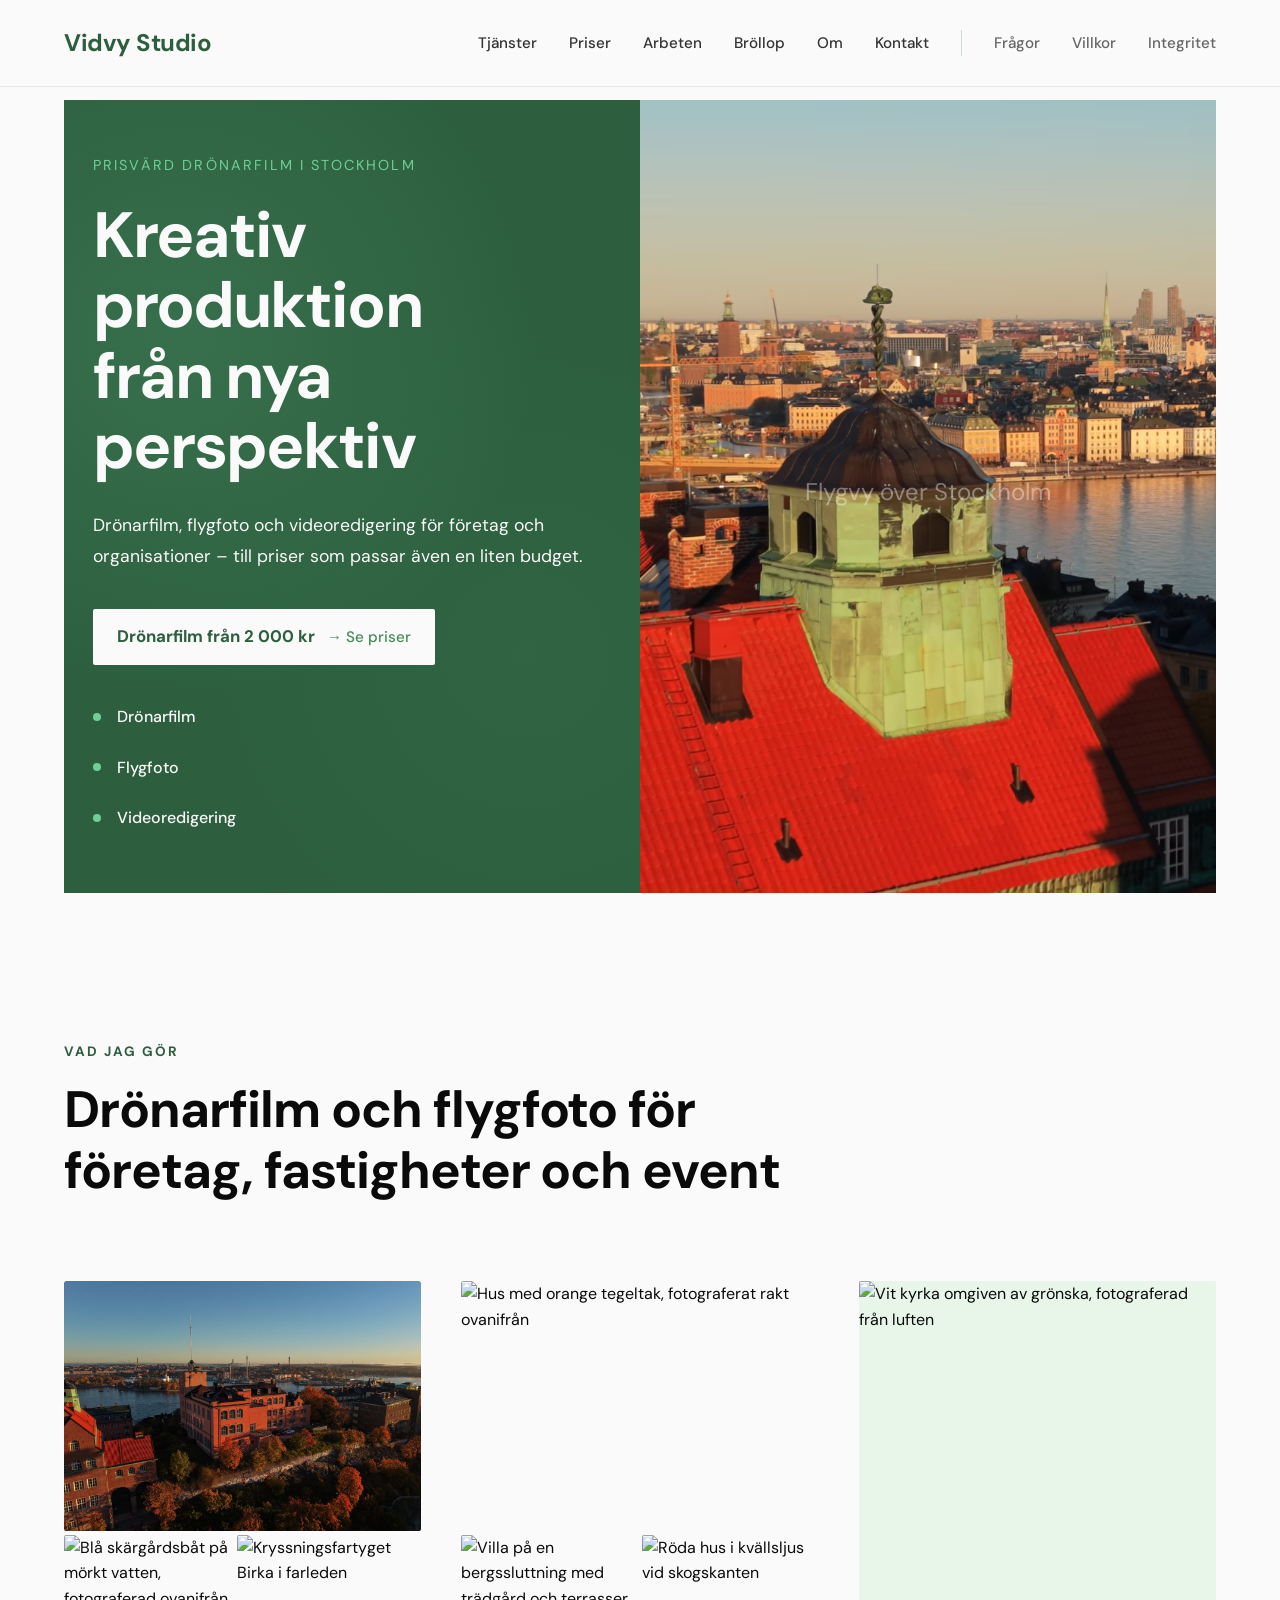
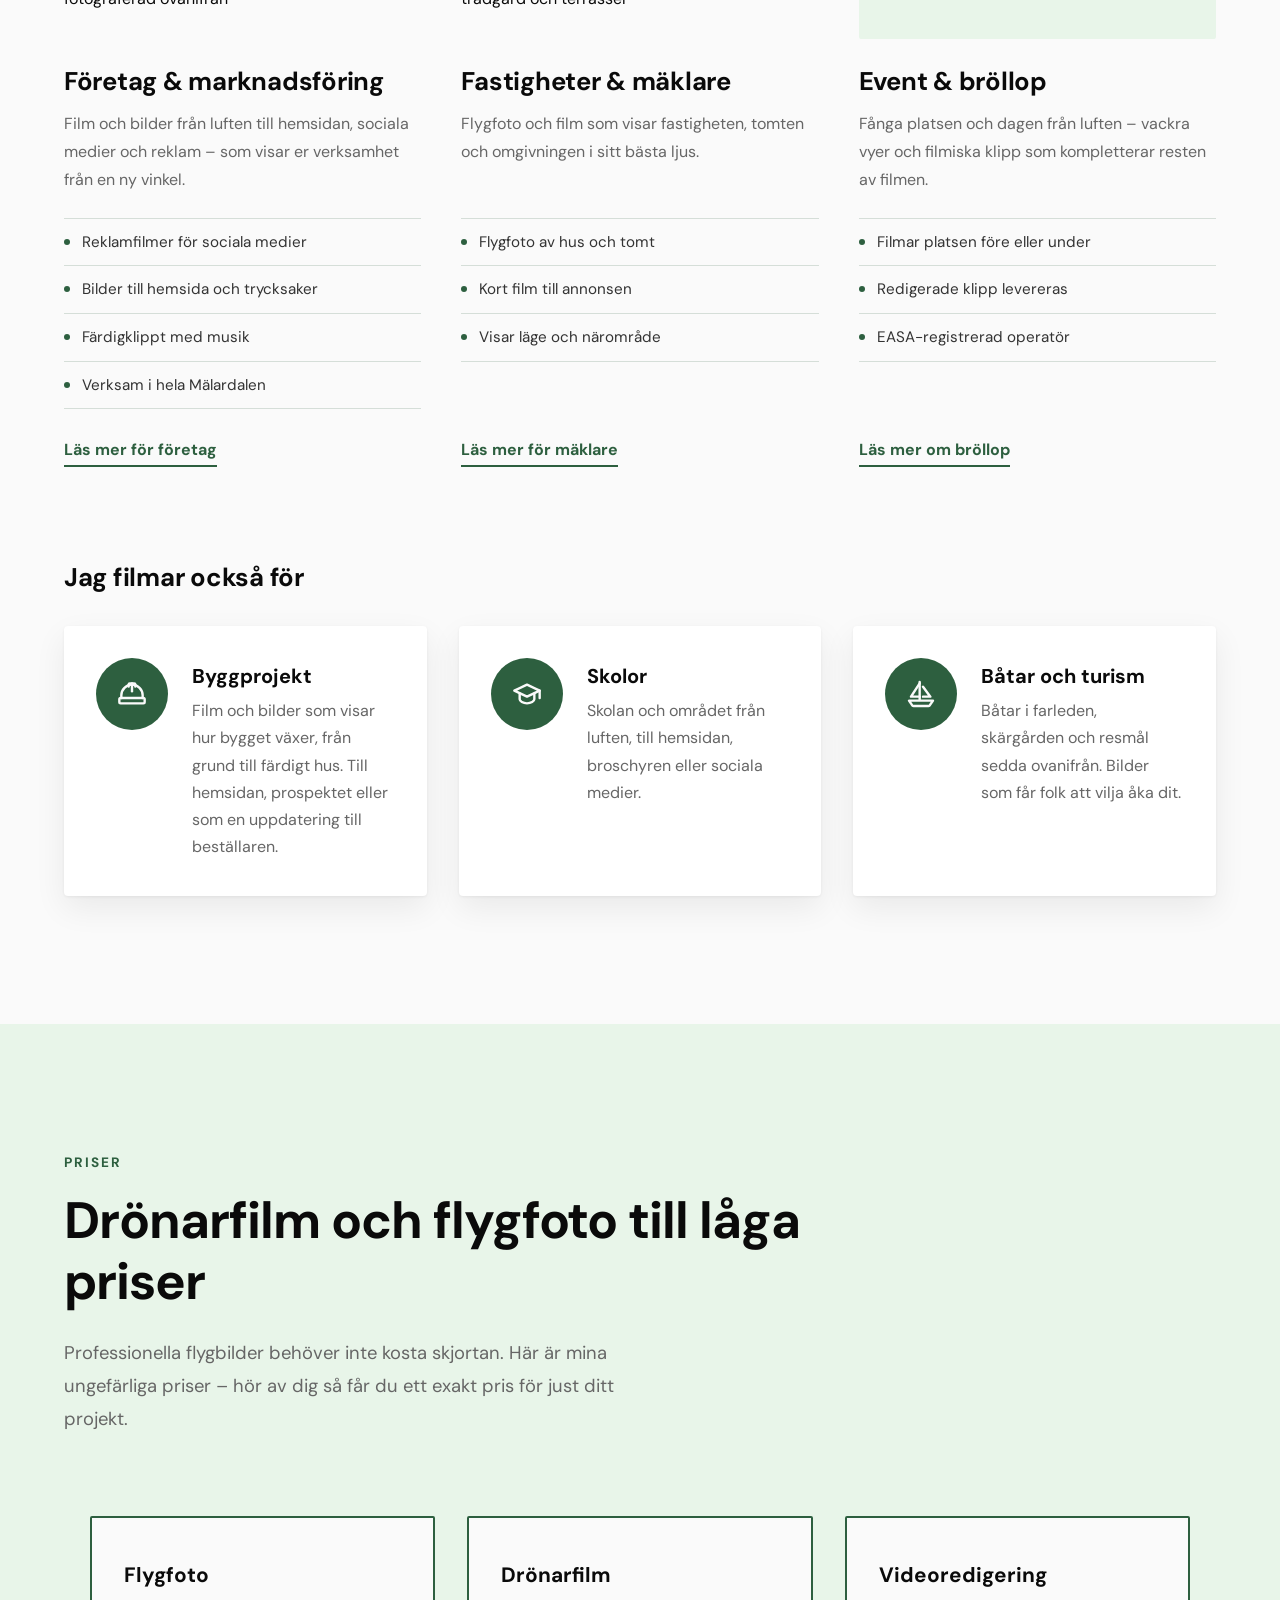
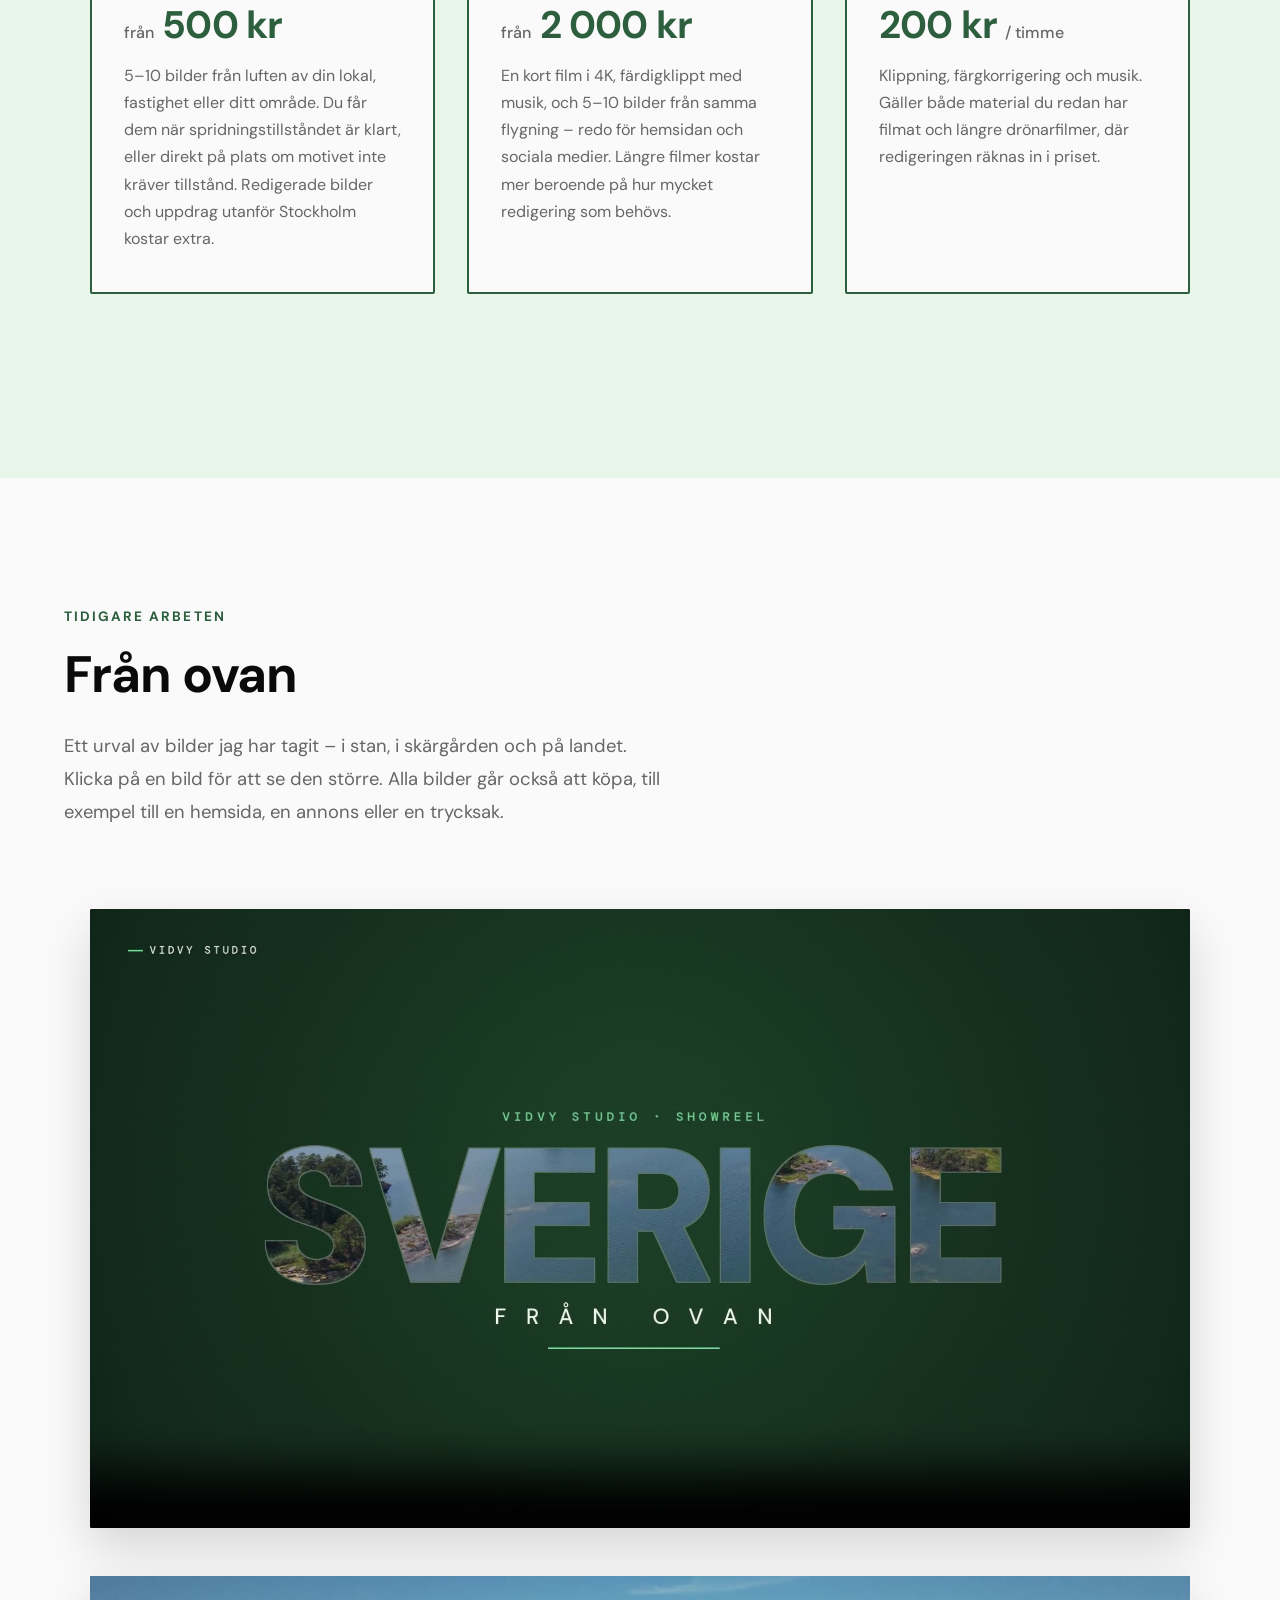
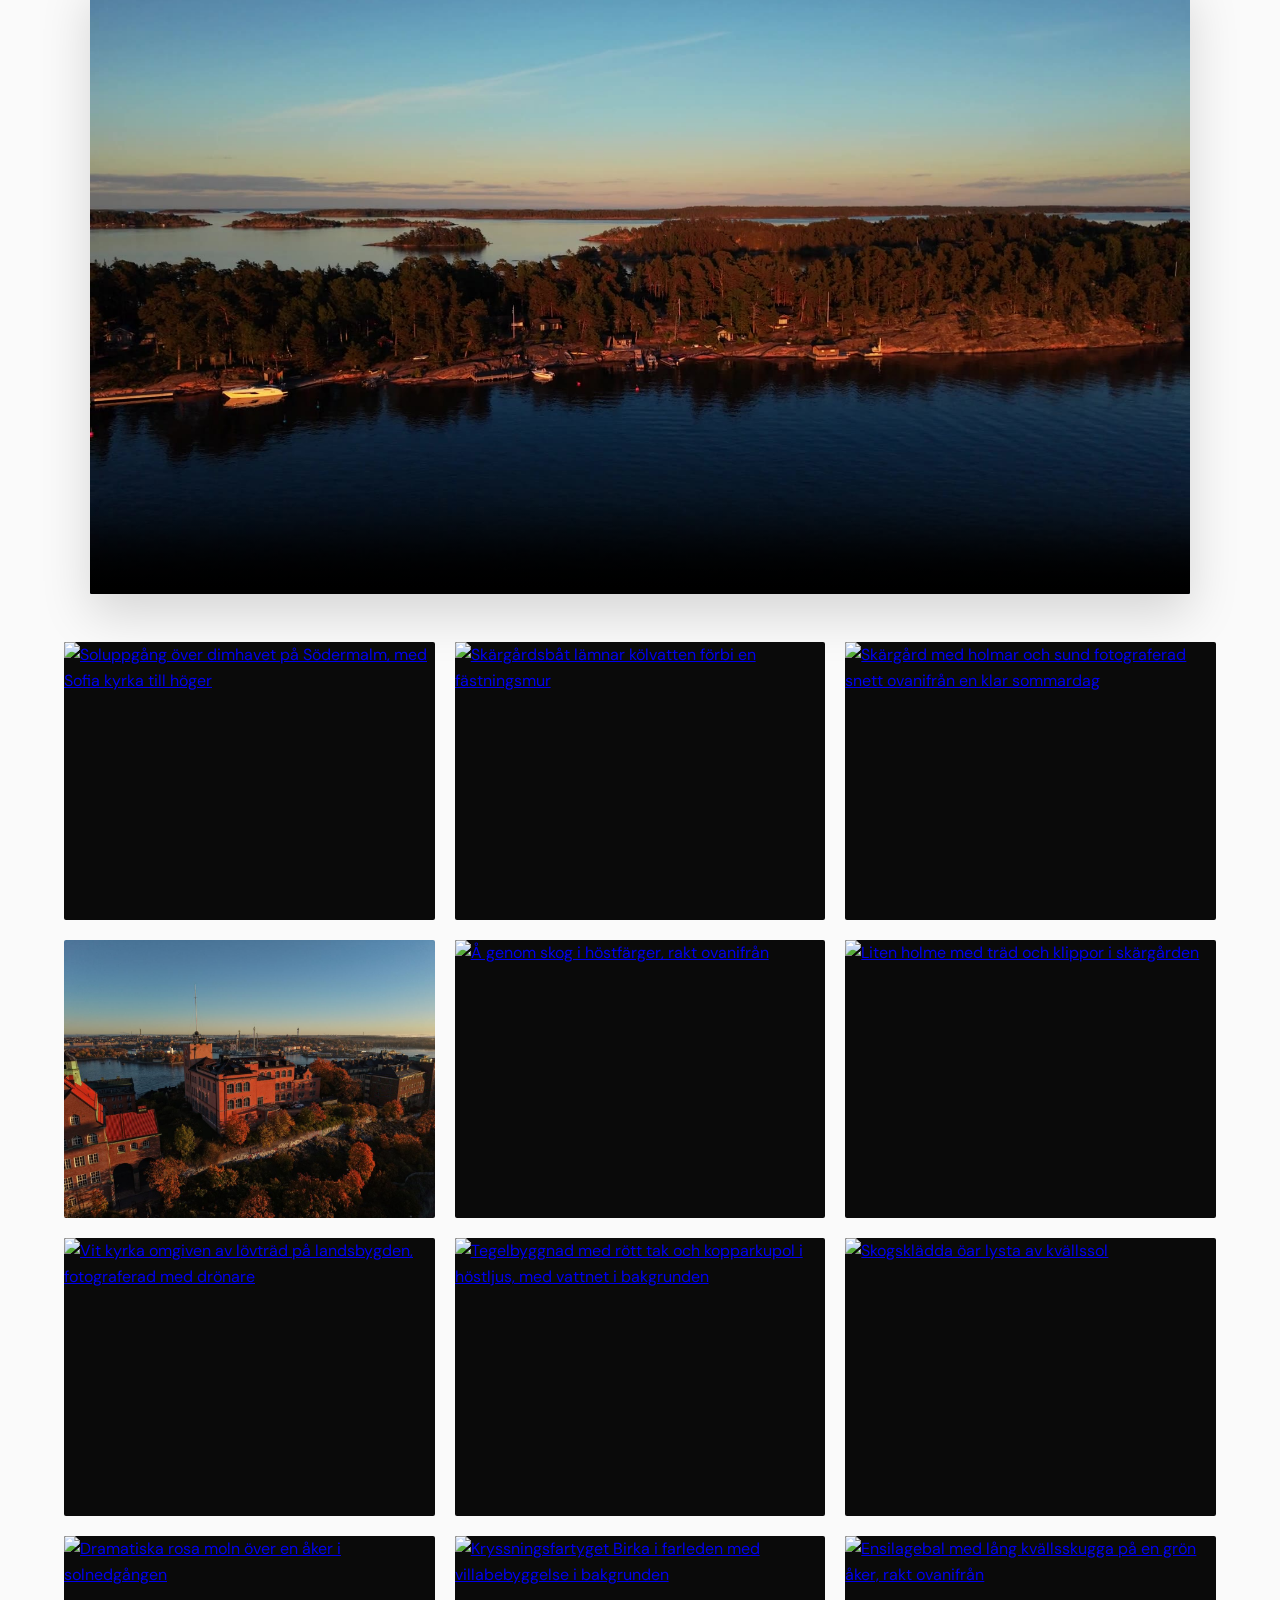
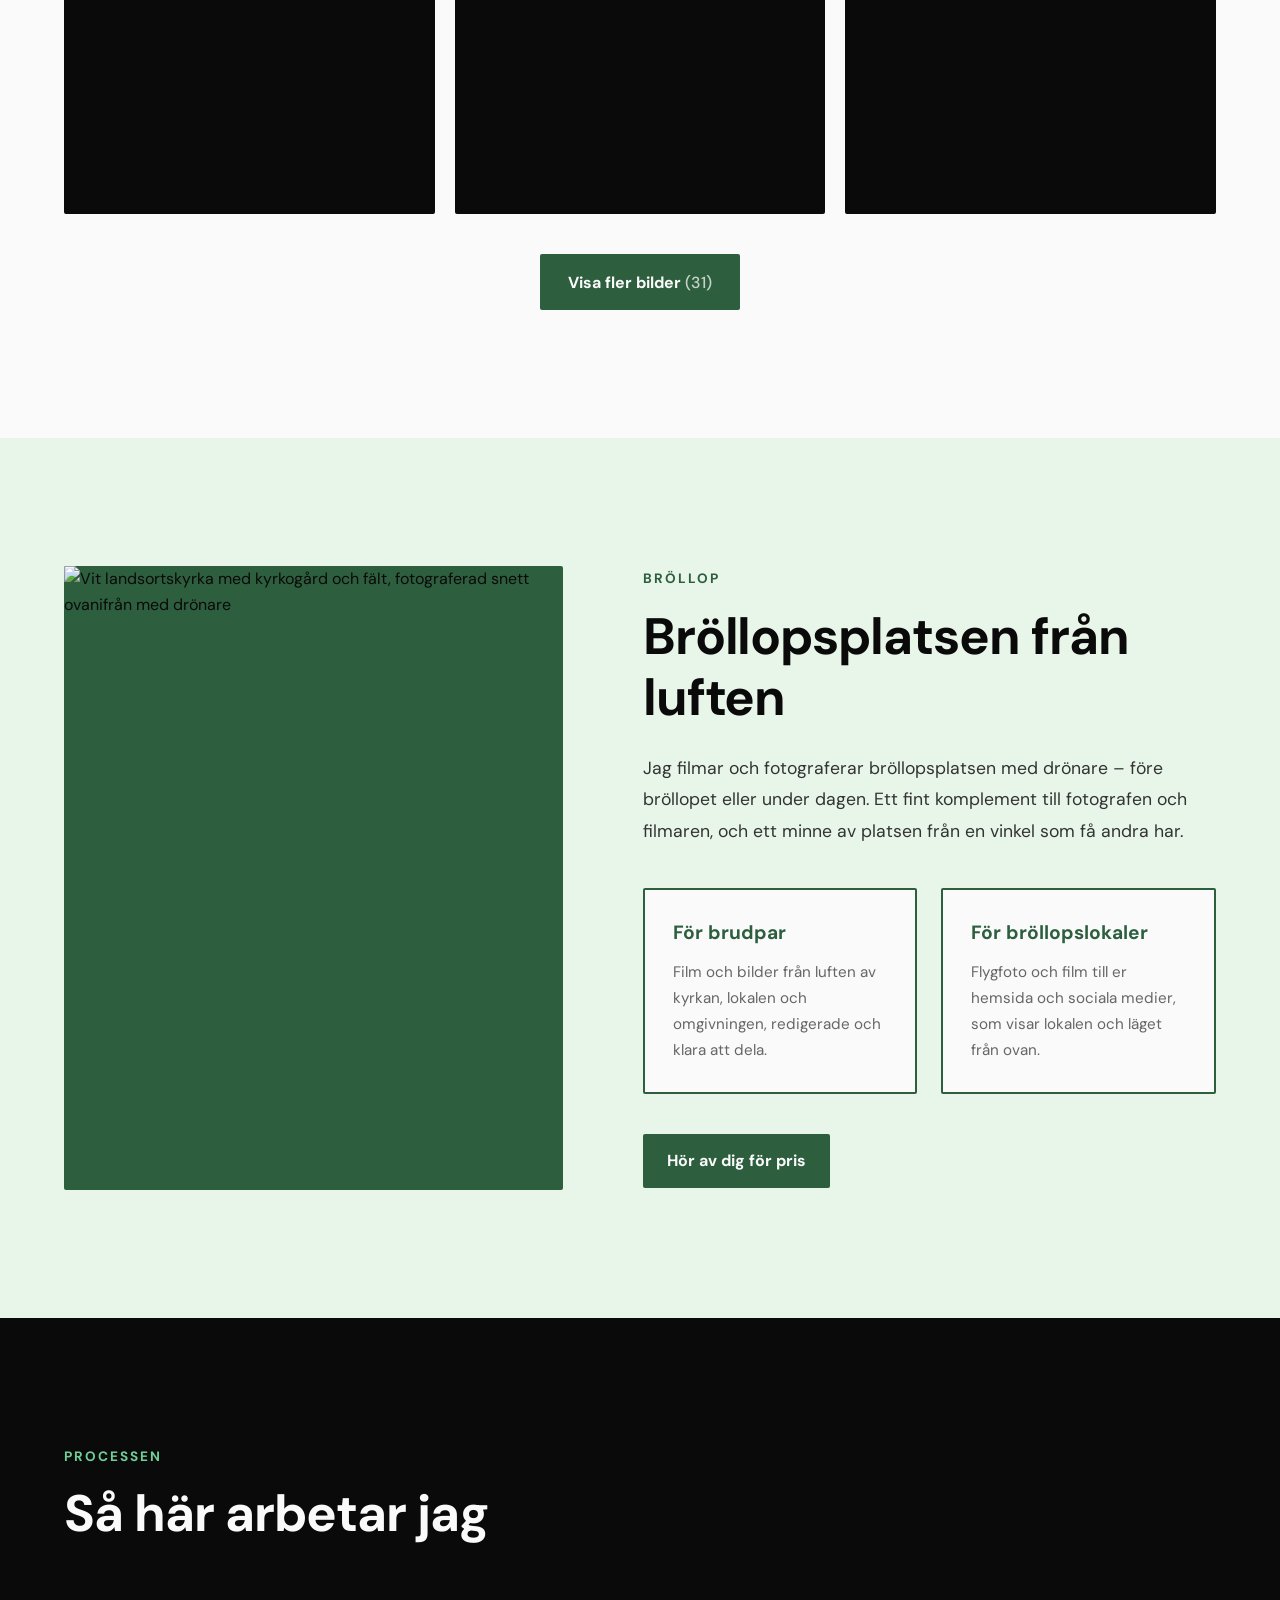
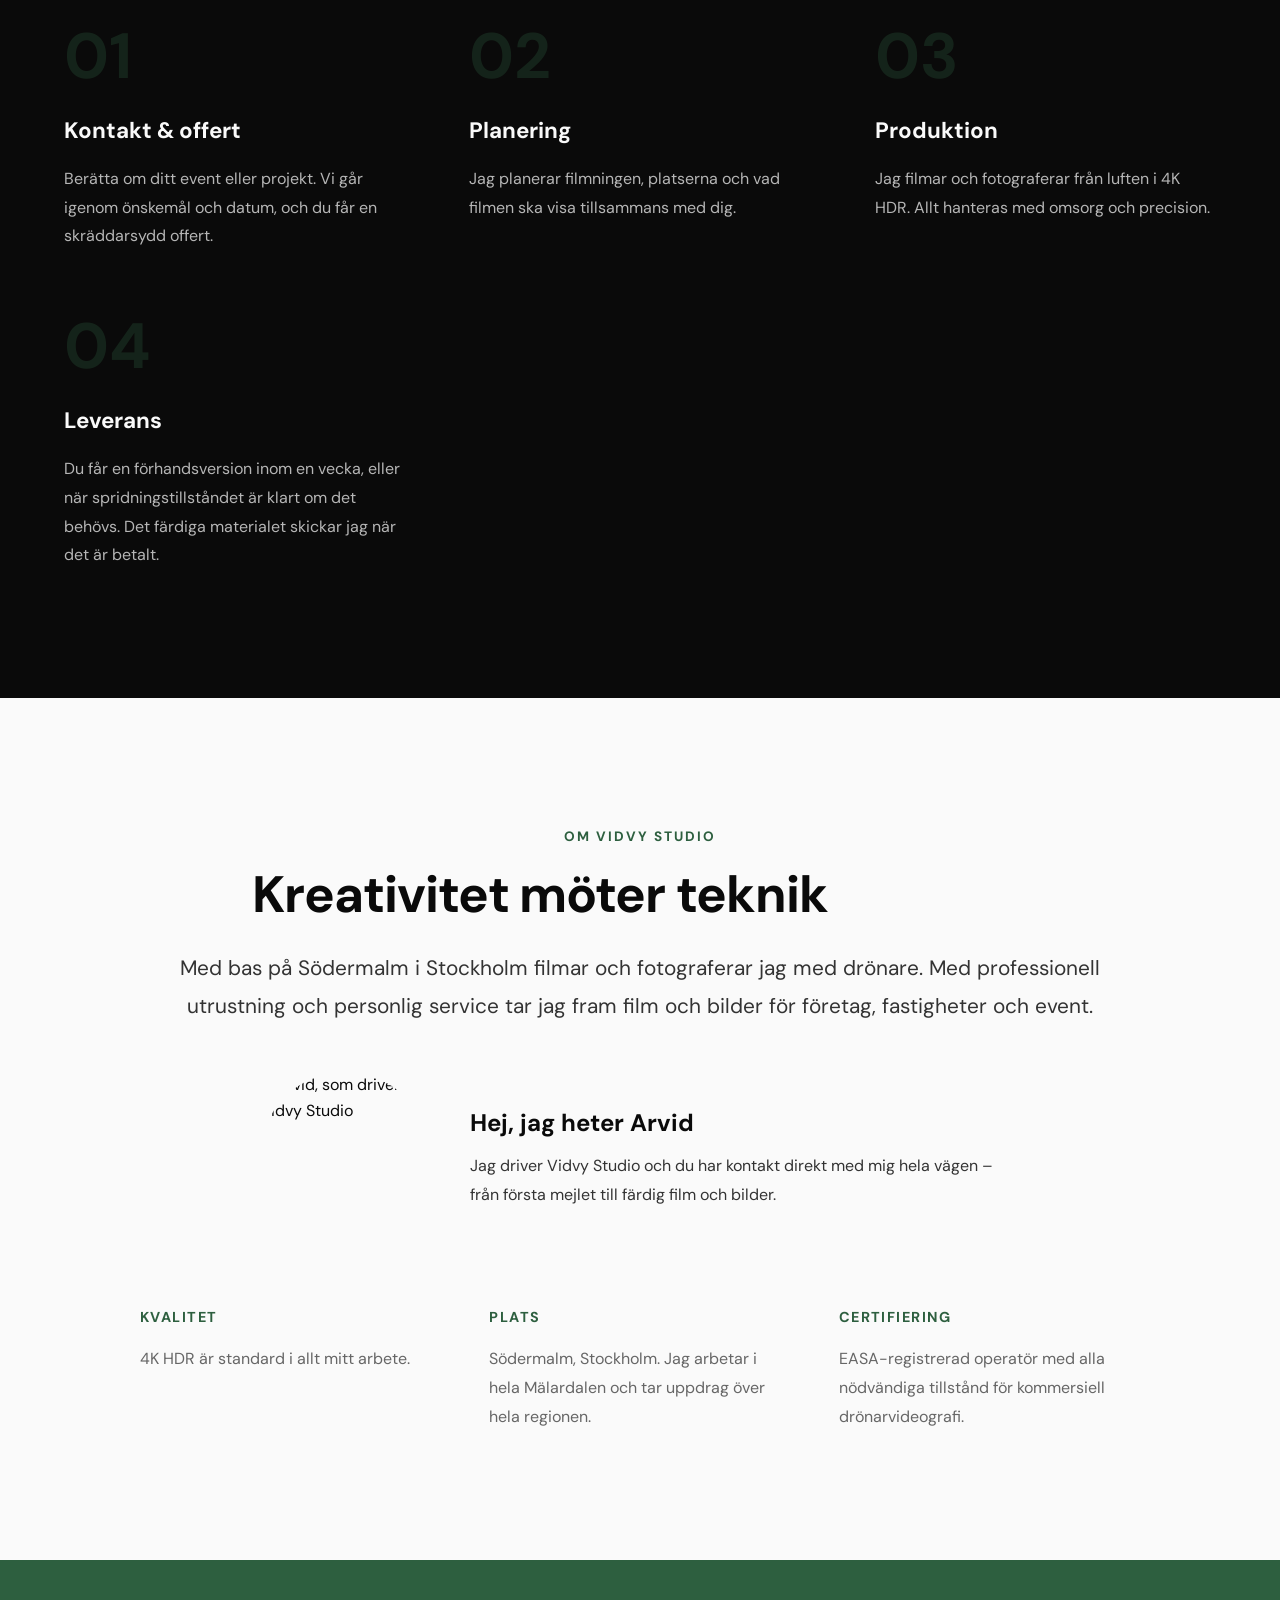
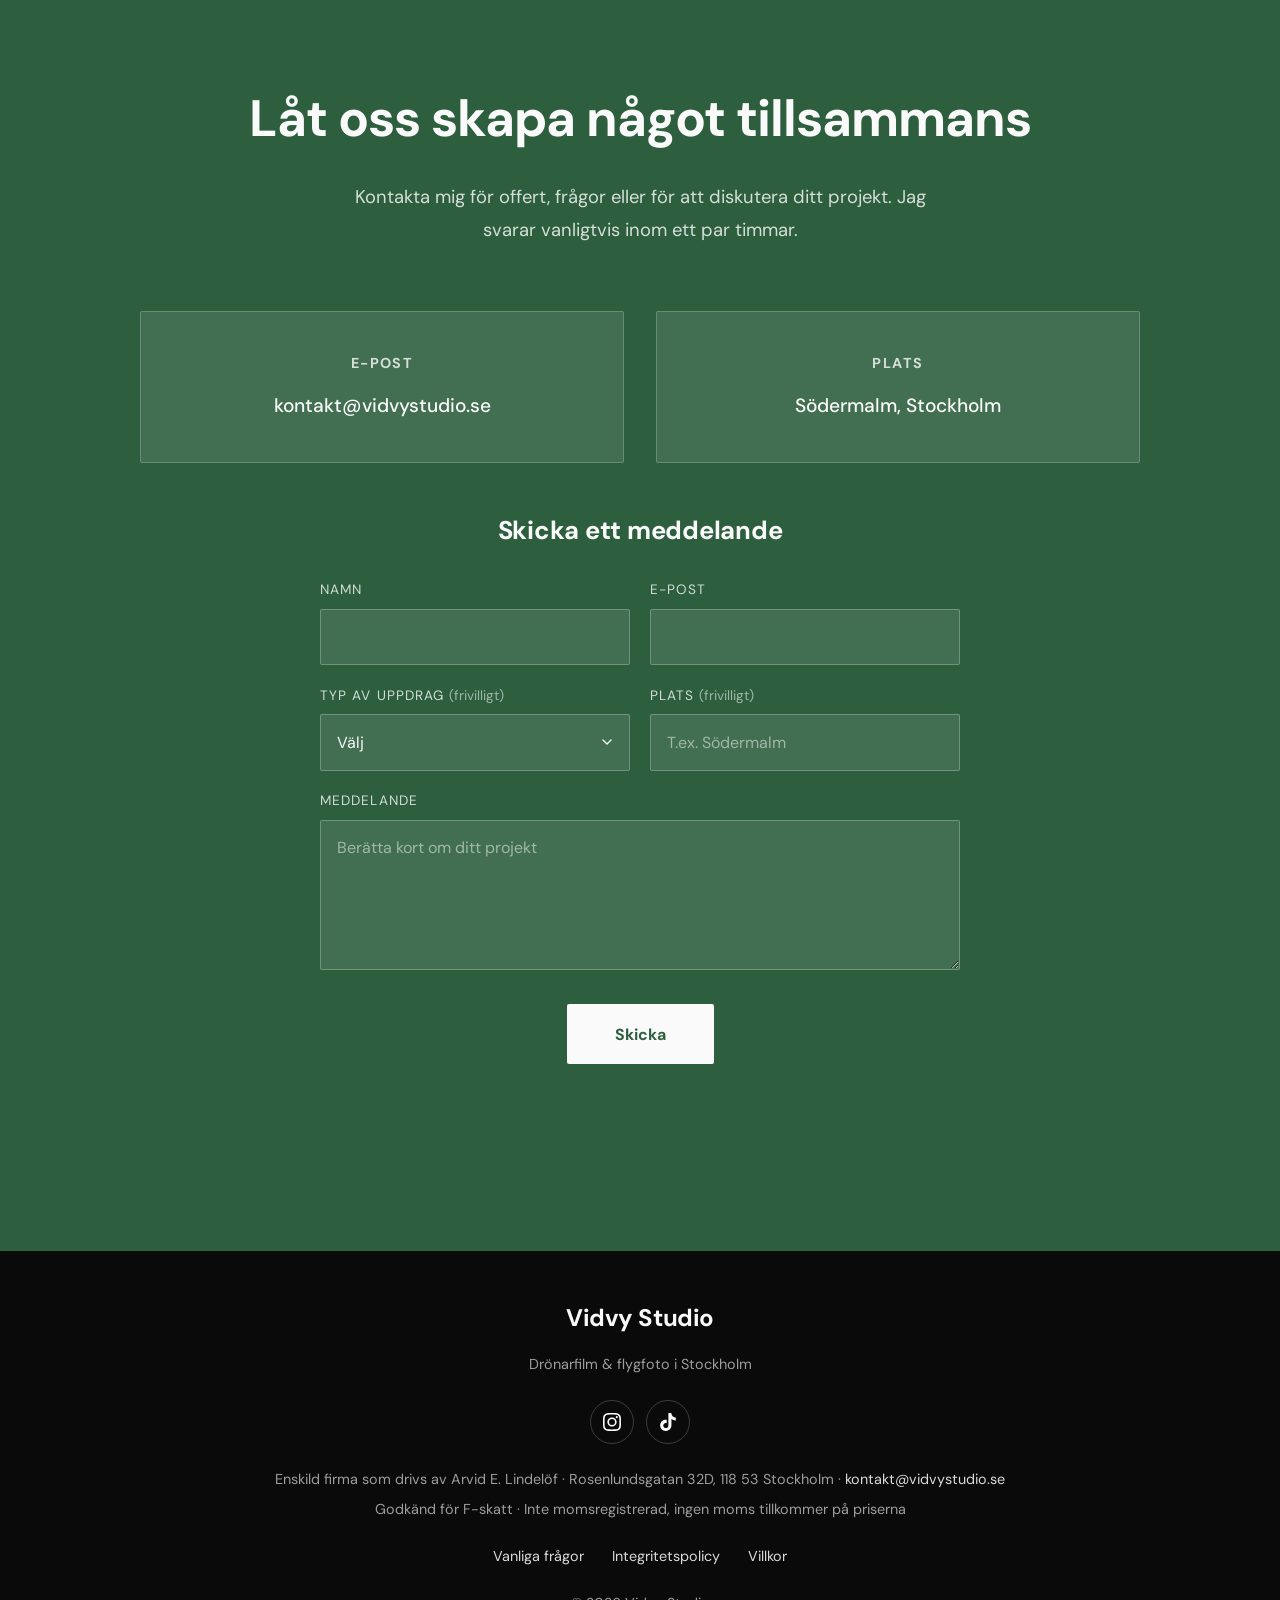
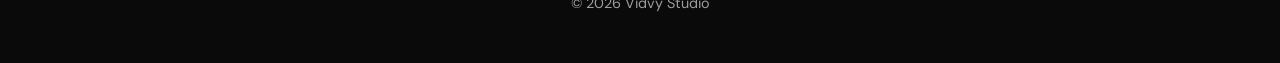
==== index.html @ 0937b5dc "Förslag: sidor för företag och bröllop, gemensam stilmall - foretag.html och brollop.html byggda som" ====
<!DOCTYPE html>
<html lang="sv">
<head>
    <meta charset="UTF-8">
    <meta name="viewport" content="width=device-width, initial-scale=1.0">
    <title>Billig drönarfilm i Stockholm | Vidvy Studio</title>
    <meta name="description" content="Prisvärd drönarfilm och flygfoto i Stockholm. Drönarfilm från 2 000 kr, flygfoto från 500 kr och videoredigering för 200 kr i timmen. Hör av dig för pris på ditt projekt.">
    <link rel="canonical" href="https://vidvystudio.se/">
    <link rel="icon" href="favicon.ico" sizes="16x16 32x32 48x48">
    <link rel="icon" type="image/png" sizes="192x192" href="icon-192.png">
    <link rel="apple-touch-icon" href="icon-180.png">
    <meta property="og:site_name" content="Vidvy Studio">
    <meta property="og:title" content="Billig drönarfilm i Stockholm | Vidvy Studio">
    <meta property="og:url" content="https://vidvystudio.se/">
    <meta property="og:image" content="https://vidvystudio.se/hero-dimhav.jpg">
    <script type="application/ld+json">
    {
        "@context": "https://schema.org",
        "@type": "WebSite",
        "name": "Vidvy Studio",
        "url": "https://vidvystudio.se/"
    }
    </script>
    <script type="application/ld+json">
    {
        "@context": "https://schema.org",
        "@type": "ProfessionalService",
        "name": "Vidvy Studio",
        "description": "Prisvärd drönarfilm, flygfoto och videoredigering i Stockholm.",
        "url": "https://vidvystudio.se/",
        "logo": "https://vidvystudio.se/icon-192.png",
        "image": "https://vidvystudio.se/hero-dimhav.jpg",
        "email": "kontakt@vidvystudio.se",
        "address": {
            "@type": "PostalAddress",
            "streetAddress": "Rosenlundsgatan 32D",
            "postalCode": "118 53",
            "addressLocality": "Stockholm",
            "addressCountry": "SE"
        },
        "areaServed": "Stockholm",
        "priceRange": "Från 200 kr",
        "sameAs": [
            "https://www.instagram.com/vidvystudio/",
            "https://www.tiktok.com/@vidvystudio"
        ]
    }
    </script>
    <link rel="preload" href="fonts/dm-sans-latin.woff2" as="font" type="font/woff2" crossorigin>
    <link rel="stylesheet" href="fonts/fonts.css">
    <link rel="stylesheet" href="stil.css">
</head>
<body>
    <nav>
        <div class="container">
            <div class="logo">Vidvy Studio</div>
            <ul class="nav-links">
                <li><a href="#tjanster">Tjänster</a></li>
                <li><a href="#priser">Priser</a></li>
                <li><a href="#arbeten">Arbeten</a></li>
                <li><a href="#brollop">Bröllop</a></li>
                <li><a href="#om">Om</a></li>
                <li><a href="#kontakt">Kontakt</a></li>
                <li class="nav-legal nav-legal-first"><a href="fragor.html">Frågor</a></li>
                <li class="nav-legal"><a href="villkor.html">Villkor</a></li>
                <li class="nav-legal"><a href="integritetspolicy.html">Integritet</a></li>
            </ul>
        </div>
    </nav>

    <section class="hero">
        <div class="hero-content">
            <div class="hero-eyebrow">Prisvärd drönarfilm i Stockholm</div>
            <h1>Kreativ produktion<br>från nya perspektiv</h1>
            <p class="hero-description">
                Drönarfilm, flygfoto och videoredigering för företag och organisationer – till priser som passar även en liten budget.
            </p>
            <a href="#priser" class="hero-price">Drönarfilm från 2 000 kr <span>→ Se priser</span></a>
            <div class="hero-services">
                <div class="hero-service-item">
                    <div class="hero-service-icon"></div>
                    <div class="hero-service-text">Drönarfilm</div>
                </div>
                <div class="hero-service-item">
                    <div class="hero-service-icon"></div>
                    <div class="hero-service-text">Flygfoto</div>
                </div>
                <div class="hero-service-item">
                    <div class="hero-service-icon"></div>
                    <div class="hero-service-text">Videoredigering</div>
                </div>
            </div>
        </div>
        <div class="hero-image">
            <!-- Lägg din Stockholm-bild här! Ersätt src med sökvägen till din bild -->
            <img src="hero-dimhav.jpg" alt="Soluppgång över dimhavet på Södermalm med Sofia kyrka, fotograferat med drönare" style="display: block;" id="hero-img">
            <video class="hero-video" autoplay muted loop playsinline preload="auto" poster="hero-dimhav.jpg" aria-hidden="true">
                <source src="hero-loop-av1.webm" type='video/webm; codecs="av01.0.08M.10"'>
                <source src="hero-loop-hevc.mp4" type='video/mp4; codecs="hvc1"'>
                <source src="hero-loop.mp4" type="video/mp4">
            </video>
            <div class="hero-image-placeholder" id="placeholder">
                <div class="placeholder-text">Flygvy över Stockholm</div>
            </div>
        </div>
    </section>

    <section id="tjanster">
        <div class="section-header fade-in">
            <div class="section-eyebrow">Vad jag gör</div>
            <h2 class="section-title">Drönarfilm och flygfoto för företag, fastigheter och event</h2>
        </div>
        
        <div class="services-grid">
            <article class="service-card fade-in">
                <div class="service-media combo">
                    <img src="galleri-hostljus-djurgarden-liten.jpg" alt="Röd byggnad i höstljus med utsikt över vattnet mot Gröna Lund" loading="lazy" width="1200" height="900">
                    <img src="galleri-skargardsbat-ovanifran-liten.jpg" alt="Blå skärgårdsbåt på mörkt vatten, fotograferad ovanifrån" loading="lazy" width="1200" height="900">
                    <img src="galleri-birka-i-farleden-liten.jpg" alt="Kryssningsfartyget Birka i farleden" loading="lazy" width="1200" height="675">
                </div>
                <h3>Företag &amp; marknadsföring</h3>
                <p>Film och bilder från luften till hemsidan, sociala medier och reklam – som visar er verksamhet från en ny vinkel.</p>
                <ul class="service-features">
                    <li>Reklamfilmer för sociala medier</li>
                    <li>Bilder till hemsida och trycksaker</li>
                    <li>Färdigklippt med musik</li>
                    <li>Verksam i hela Mälardalen</li>
                </ul>
                <a class="service-link" href="foretag.html">Läs mer för företag</a>
            </article>

            <article class="service-card fade-in">
                <div class="service-media combo">
                    <img src="galleri-rott-tak-ovanifran-liten.jpg" alt="Hus med orange tegeltak, fotograferat rakt ovanifrån" loading="lazy" width="1200" height="675">
                    <img src="galleri-villa-pa-berget-liten.jpg" alt="Villa på en bergssluttning med trädgård och terrasser" loading="lazy" width="1200" height="900">
                    <img src="galleri-roda-hus-kvallsljus-liten.jpg" alt="Röda hus i kvällsljus vid skogskanten" loading="lazy" width="1200" height="900">
                </div>
                <h3>Fastigheter &amp; mäklare</h3>
                <p>Flygfoto och film som visar fastigheten, tomten och omgivningen i sitt bästa ljus.</p>
                <ul class="service-features">
                    <li>Flygfoto av hus och tomt</li>
                    <li>Kort film till annonsen</li>
                    <li>Visar läge och närområde</li>
                </ul>
                <a class="service-link" href="maklare.html">Läs mer för mäklare</a>
            </article>

            <article class="service-card fade-in">
                <div class="service-media">
                    <img src="galleri-vita-kyrkan-liten.jpg" alt="Vit kyrka omgiven av grönska, fotograferad från luften" loading="lazy" width="1200" height="900">
                </div>
                <h3>Event &amp; bröllop</h3>
                <p>Fånga platsen och dagen från luften – vackra vyer och filmiska klipp som kompletterar resten av filmen.</p>
                <ul class="service-features">
                    <li>Filmar platsen före eller under</li>
                    <li>Redigerade klipp levereras</li>
                    <li>EASA-registrerad operatör</li>
                </ul>
                <a class="service-link" href="brollop.html">Läs mer om bröllop</a>
            </article>
        </div>

        <div class="also-for fade-in">
            <h3 class="also-title">Jag filmar också för</h3>
            <div class="also-grid">
                <div class="also-card">
                    <div class="also-icon" aria-hidden="true"><svg viewBox="0 0 24 24" fill="none" stroke="currentColor" stroke-width="1.8" stroke-linecap="round" stroke-linejoin="round"><path d="M4 15v-2a8 8 0 0 1 16 0v2"/><path d="M9.5 6.4V4.8A.8.8 0 0 1 10.3 4h3.4a.8.8 0 0 1 .8.8v1.6"/><path d="M12 4v6"/><rect x="2.5" y="15" width="19" height="4" rx="1"/></svg></div>
                    <div>
                        <h4>Byggprojekt</h4>
                        <p>Film och bilder som visar hur bygget växer, från grund till färdigt hus. Till hemsidan, prospektet eller som en uppdatering till beställaren.</p>
                    </div>
                </div>
                <div class="also-card">
                    <div class="also-icon" aria-hidden="true"><svg viewBox="0 0 24 24" fill="none" stroke="currentColor" stroke-width="1.8" stroke-linecap="round" stroke-linejoin="round"><path d="M2.5 9.5 12 5l9.5 4.5L12 14z"/><path d="M6.5 11.6V16c0 1.4 2.5 3 5.5 3s5.5-1.6 5.5-3v-4.4"/><path d="M21.5 9.5V15"/></svg></div>
                    <div>
                        <h4>Skolor</h4>
                        <p>Skolan och området från luften, till hemsidan, broschyren eller sociala medier.</p>
                    </div>
                </div>
                <div class="also-card">
                    <div class="also-icon" aria-hidden="true"><svg viewBox="0 0 24 24" fill="none" stroke="currentColor" stroke-width="1.8" stroke-linecap="round" stroke-linejoin="round"><path d="M11 3v13"/><path d="M11 4 4.5 14H11"/><path d="M13.5 6.5 19 14h-5.5"/><path d="M3 17h18l-2.2 3.2a1.5 1.5 0 0 1-1.2.8H6.4a1.5 1.5 0 0 1-1.2-.8z"/></svg></div>
                    <div>
                        <h4>Båtar och turism</h4>
                        <p>Båtar i farleden, skärgården och resmål sedda ovanifrån. Bilder som får folk att vilja åka dit.</p>
                    </div>
                </div>
            </div>
        </div>
    </section>

    <section id="priser" class="pricing-section">
        <div class="section-header fade-in">
            <div class="section-eyebrow">Priser</div>
            <h2 class="section-title">Drönarfilm och flygfoto till låga priser</h2>
            <p class="section-description">Professionella flygbilder behöver inte kosta skjortan. Här är mina ungefärliga priser – hör av dig så får du ett exakt pris för just ditt projekt.</p>
        </div>

        <div class="pricing-grid">
            <div class="price-card fade-in">
                <h3>Flygfoto</h3>
                <div class="price"><span class="from">från</span> 500 kr</div>
                <p>5–10 bilder från luften av din lokal, fastighet eller ditt område. Du får dem när spridningstillståndet är klart, eller direkt på plats om motivet inte kräver tillstånd. Redigerade bilder och uppdrag utanför Stockholm kostar extra.</p>
            </div>
            <div class="price-card fade-in">
                <h3>Drönarfilm</h3>
                <div class="price"><span class="from">från</span> 2 000 kr</div>
                <p>En kort film i 4K, färdigklippt med musik, och 5–10 bilder från samma flygning – redo för hemsidan och sociala medier. Längre filmer kostar mer beroende på hur mycket redigering som behövs.</p>
            </div>
            <div class="price-card fade-in">
                <h3>Videoredigering</h3>
                <div class="price">200 kr <span class="from">/ timme</span></div>
                <p>Klippning, färgkorrigering och musik. Gäller både material du redan har filmat och längre drönarfilmer, där redigeringen räknas in i priset.</p>
            </div>
        </div>
        <p class="pricing-note fade-in">Alla priser är slutpriser, ingen moms tillkommer. Hur bokning, betalning och leverans går till står i mina <a href="villkor.html">villkor</a>.</p>
    </section>

    <section id="arbeten" class="portfolio-section">
        <div class="section-header fade-in">
            <div class="section-eyebrow">Tidigare arbeten</div>
            <h2 class="section-title">Från ovan</h2>
            <p class="section-description">Ett urval av bilder jag har tagit – i stan, i skärgården och på landet. Klicka på en bild för att se den större. Alla bilder går också att köpa, till exempel till en hemsida, en annons eller en trycksak.</p>
        </div>

        <div class="showreel fade-in">
            <video controls playsinline preload="none" poster="showreel-sverige-fran-ovan-poster.jpg" width="1920" height="1080" aria-label="Vidvy Studio showreel Sverige från ovan – drönarfilm från Stockholm, skärgården och landet">
                <source src="showreel-sverige-fran-ovan.mp4" type="video/mp4">
            </video>
        </div>

        <div class="showreel fade-in">
            <video controls playsinline preload="none" poster="dronarfilm-skargard-och-land-poster.jpg" width="1920" height="1080" aria-label="Drönarfilm från skärgården och landet">
                <source src="dronarfilm-skargard-och-land.mp4" type="video/mp4">
            </video>
        </div>

        <div class="portfolio-grid">
            <!--
              Ny bild: lägg 4K-versionen som galleri-NAMN.jpg och en mindre webbversion som galleri-NAMN-liten.jpg
              i samma mapp som index.html, och kopiera ett av blocken nedan. De första 12 visas direkt, resten under "Visa fler bilder".
            -->
            <a class="portfolio-item" href="galleri-dimhav-soluppgang.jpg">
                <img src="galleri-dimhav-soluppgang-liten.jpg" alt="Soluppgång över dimhavet på Södermalm, med Sofia kyrka till höger" loading="lazy" width="1200" height="900">
                <span class="portfolio-caption">Dimhav över Södermalm</span>
            </a>
            <a class="portfolio-item" href="galleri-skargardsbat.jpg">
                <img src="galleri-skargardsbat-liten.jpg" alt="Skärgårdsbåt lämnar kölvatten förbi en fästningsmur" loading="lazy" width="1200" height="900">
                <span class="portfolio-caption">Skärgårdsbåt</span>
            </a>
            <a class="portfolio-item" href="galleri-skargard-fran-ovan.jpg">
                <img src="galleri-skargard-fran-ovan-liten.jpg" alt="Skärgård med holmar och sund fotograferad snett ovanifrån en klar sommardag" loading="lazy" width="1200" height="675">
                <span class="portfolio-caption">Skärgården från ovan</span>
            </a>
            <a class="portfolio-item" href="galleri-hostljus-djurgarden.jpg">
                <img src="galleri-hostljus-djurgarden-liten.jpg" alt="Röd byggnad i höstljus med utsikt över vattnet mot Gröna Lund" loading="lazy" width="1200" height="900">
                <span class="portfolio-caption">Höstljus mot Gröna Lund</span>
            </a>
            <a class="portfolio-item" href="galleri-a-genom-hostskogen.jpg">
                <img src="galleri-a-genom-hostskogen-liten.jpg" alt="Å genom skog i höstfärger, rakt ovanifrån" loading="lazy" width="1200" height="900">
                <span class="portfolio-caption">Å genom höstskogen</span>
            </a>
            <a class="portfolio-item" href="galleri-holme-i-skargarden.jpg">
                <img src="galleri-holme-i-skargarden-liten.jpg" alt="Liten holme med träd och klippor i skärgården" loading="lazy" width="1200" height="900">
                <span class="portfolio-caption">Holme i skärgården</span>
            </a>
            <a class="portfolio-item" href="galleri-vita-kyrkan.jpg">
                <img src="galleri-vita-kyrkan-liten.jpg" alt="Vit kyrka omgiven av lövträd på landsbygden, fotograferad med drönare" loading="lazy" width="1200" height="675">
                <span class="portfolio-caption">Vita kyrkan bland träden</span>
            </a>
            <a class="portfolio-item" href="galleri-tegelhus-hostljus.jpg">
                <img src="galleri-tegelhus-hostljus-liten.jpg" alt="Tegelbyggnad med rött tak och kopparkupol i höstljus, med vattnet i bakgrunden" loading="lazy" width="900" height="1200">
                <span class="portfolio-caption">Tegel och koppar</span>
            </a>
            <a class="portfolio-item" href="galleri-oar-i-kvallsljus.jpg">
                <img src="galleri-oar-i-kvallsljus-liten.jpg" alt="Skogsklädda öar lysta av kvällssol" loading="lazy" width="1200" height="900">
                <span class="portfolio-caption">Öar i kvällsljus</span>
            </a>
            <a class="portfolio-item" href="galleri-himmel-over-akern.jpg">
                <img src="galleri-himmel-over-akern-liten.jpg" alt="Dramatiska rosa moln över en åker i solnedgången" loading="lazy" width="1200" height="900">
                <span class="portfolio-caption">Himmel över åkern</span>
            </a>
            <a class="portfolio-item" href="galleri-birka-i-farleden.jpg">
                <img src="galleri-birka-i-farleden-liten.jpg" alt="Kryssningsfartyget Birka i farleden med villabebyggelse i bakgrunden" loading="lazy" width="1200" height="675">
                <span class="portfolio-caption">Birka i farleden</span>
            </a>
            <a class="portfolio-item" href="galleri-kvallsskugga-pa-akern.jpg">
                <img src="galleri-kvallsskugga-pa-akern-liten.jpg" alt="Ensilagebal med lång kvällsskugga på en grön åker, rakt ovanifrån" loading="lazy" width="1200" height="900">
                <span class="portfolio-caption">Kvällsskugga på åkern</span>
            </a>
            <a class="portfolio-item is-hidden" href="galleri-morgondimma-vattnet.jpg">
                <img src="galleri-morgondimma-vattnet-liten.jpg" alt="Morgondimma över vattnet och ett kryssningsfartyg vid kajen" loading="lazy" width="900" height="1200">
                <span class="portfolio-caption">Morgondimma över vattnet</span>
            </a>
            <a class="portfolio-item is-hidden" href="galleri-villa-pa-berget.jpg">
                <img src="galleri-villa-pa-berget-liten.jpg" alt="Villa i flera plan på en bergssluttning, fotograferad med drönare" loading="lazy" width="1200" height="900">
                <span class="portfolio-caption">Villa på berget</span>
            </a>
            <a class="portfolio-item is-hidden" href="galleri-dimhav-sofia-kyrka.jpg">
                <img src="galleri-dimhav-sofia-kyrka-liten.jpg" alt="Sofia kyrka och kvarter på Södermalm med dimma och soluppgång i bakgrunden" loading="lazy" width="1200" height="900">
                <span class="portfolio-caption">Sofia kyrka i morgondimma</span>
            </a>
            <a class="portfolio-item is-hidden" href="galleri-gyllene-gras.jpg">
                <img src="galleri-gyllene-gras-liten.jpg" alt="Fält med högt gyllene gräs i kvällssol vid en skogskant" loading="lazy" width="1200" height="675">
                <span class="portfolio-caption">Gyllene gräs i kvällssol</span>
            </a>
            <a class="portfolio-item is-hidden" href="galleri-trad-ovanifran.jpg">
                <img src="galleri-trad-ovanifran-liten.jpg" alt="Orange höstträd fotograferat rakt ovanifrån bredvid ett rött tegeltak" loading="lazy" width="1200" height="900">
                <span class="portfolio-caption">Hösten ovanifrån</span>
            </a>
            <a class="portfolio-item is-hidden" href="galleri-skargardsbat-ovanifran.jpg">
                <img src="galleri-skargardsbat-ovanifran-liten.jpg" alt="Skärgårdsbåt med passagerare på däck, sedd rakt ovanifrån" loading="lazy" width="1200" height="900">
                <span class="portfolio-caption">Skärgårdsbåt rakt ovanifrån</span>
            </a>
            <a class="portfolio-item is-hidden" href="galleri-sofia-kyrka-globen.jpg">
                <img src="galleri-sofia-kyrka-globen-liten.jpg" alt="Klar morgon över Södermalm med Sofia kyrka och Globen i bakgrunden" loading="lazy" width="1200" height="900">
                <span class="portfolio-caption">Klar morgon över Söder</span>
            </a>
            <a class="portfolio-item is-hidden" href="galleri-soluppgang-tak.jpg">
                <img src="galleri-soluppgang-tak-liten.jpg" alt="Soluppgång över dimman sedd över tegeltak och en kopparkupol" loading="lazy" width="900" height="1200">
                <span class="portfolio-caption">Soluppgång över taken</span>
            </a>
            <a class="portfolio-item is-hidden" href="galleri-sundet-fran-ovan.jpg">
                <img src="galleri-sundet-fran-ovan-liten.jpg" alt="Sund som slingrar sig mellan bebyggda öar" loading="lazy" width="1200" height="900">
                <span class="portfolio-caption">Sundet från ovan</span>
            </a>
            <a class="portfolio-item is-hidden" href="galleri-farja-mellan-holmarna.jpg">
                <img src="galleri-farja-mellan-holmarna-liten.jpg" alt="Kryssningsfärja som glider fram mellan holmar i kvällsljus" loading="lazy" width="1200" height="675">
                <span class="portfolio-caption">Färja mellan holmarna</span>
            </a>
            <a class="portfolio-item is-hidden" href="galleri-tegelhus-gamla-stan.jpg">
                <img src="galleri-tegelhus-gamla-stan-liten.jpg" alt="Tegelbyggnad med rött tak och utsikt över vattnet mot Gamla stan" loading="lazy" width="1200" height="900">
                <span class="portfolio-caption">Utsikt mot Gamla stan</span>
            </a>
            <a class="portfolio-item is-hidden" href="galleri-solnedgang-over-fjarden.jpg">
                <img src="galleri-solnedgang-over-fjarden-liten.jpg" alt="Solen går ner över en stilla fjärd" loading="lazy" width="1200" height="900">
                <span class="portfolio-caption">Solnedgång över fjärden</span>
            </a>
            <a class="portfolio-item is-hidden" href="galleri-tak-rakt-ovanifran.jpg">
                <img src="galleri-tak-rakt-ovanifran-liten.jpg" alt="Rött tegeltak och kopparkupol fotograferat rakt ovanifrån" loading="lazy" width="1200" height="900">
                <span class="portfolio-caption">Tak rakt ovanifrån</span>
            </a>
            <a class="portfolio-item is-hidden" href="galleri-bat-i-kvallsljus.jpg">
                <img src="galleri-bat-i-kvallsljus-liten.jpg" alt="Passagerarbåt på väg ut i skärgården i kvällsljus" loading="lazy" width="1200" height="900">
                <span class="portfolio-caption">Båt i kvällsljus</span>
            </a>
            <a class="portfolio-item is-hidden" href="galleri-tallar-i-guldljus.jpg">
                <img src="galleri-tallar-i-guldljus-liten.jpg" alt="Tallkronor i varmt kvällsljus" loading="lazy" width="1200" height="900">
                <span class="portfolio-caption">Tallar i guldljus</span>
            </a>
            <a class="portfolio-item is-hidden" href="galleri-rott-tak-ovanifran.jpg">
                <img src="galleri-rott-tak-ovanifran-liten.jpg" alt="Rött tegeltak på ett hus fotograferat rakt ovanifrån, med trädskuggor" loading="lazy" width="1200" height="675">
                <span class="portfolio-caption">Rött tak rakt ovanifrån</span>
            </a>
            <a class="portfolio-item is-hidden" href="galleri-boj-rakt-ovanifran.jpg">
                <img src="galleri-boj-rakt-ovanifran-liten.jpg" alt="Röd boj på mörkt vatten, rakt ovanifrån" loading="lazy" width="1200" height="900">
                <span class="portfolio-caption">Boj rakt ovanifrån</span>
            </a>
            <a class="portfolio-item is-hidden" href="galleri-skymning-vid-batplatsen.jpg">
                <img src="galleri-skymning-vid-batplatsen-liten.jpg" alt="Båtuppläggning och villor vid vattnet i rosa skymningsljus" loading="lazy" width="1200" height="900">
                <span class="portfolio-caption">Skymning vid båtplatsen</span>
            </a>
            <a class="portfolio-item is-hidden" href="galleri-skargard-i-skymning.jpg">
                <img src="galleri-skargard-i-skymning-liten.jpg" alt="Skärgårdsöar i skymningsljus" loading="lazy" width="1200" height="900">
                <span class="portfolio-caption">Skärgård i skymning</span>
            </a>
            <a class="portfolio-item is-hidden" href="galleri-solnedgang-over-stan.jpg">
                <img src="galleri-solnedgang-over-stan-liten.jpg" alt="Orange solnedgång över stadens silhuett" loading="lazy" width="1200" height="900">
                <span class="portfolio-caption">Solnedgång över stan</span>
            </a>
            <a class="portfolio-item is-hidden" href="galleri-skar-i-havsbandet.jpg">
                <img src="galleri-skar-i-havsbandet-liten.jpg" alt="Små skär och kobbar i havsbandet sett från luften" loading="lazy" width="1200" height="675">
                <span class="portfolio-caption">Skär i havsbandet</span>
            </a>
            <a class="portfolio-item is-hidden" href="galleri-motorbat.jpg">
                <img src="galleri-motorbat-liten.jpg" alt="Motorbåt förtöjd på mörkt, stilla vatten" loading="lazy" width="1200" height="900">
                <span class="portfolio-caption">Motorbåt på stilla vatten</span>
            </a>
            <a class="portfolio-item is-hidden" href="galleri-sund-mellan-husen.jpg">
                <img src="galleri-sund-mellan-husen-liten.jpg" alt="Smalt sund med båtar och hus på båda sidor" loading="lazy" width="1200" height="900">
                <span class="portfolio-caption">Sund mellan husen</span>
            </a>
            <a class="portfolio-item is-hidden" href="galleri-solen-gar-ner-over-skogen.jpg">
                <img src="galleri-solen-gar-ner-over-skogen-liten.jpg" alt="Solnedgång över skog och bebyggelse" loading="lazy" width="1200" height="900">
                <span class="portfolio-caption">Solen går ner över skogen</span>
            </a>
            <a class="portfolio-item is-hidden" href="galleri-skymning-vid-oarna.jpg">
                <img src="galleri-skymning-vid-oarna-liten.jpg" alt="Öar och stilla vatten i blå skymning" loading="lazy" width="1200" height="900">
                <span class="portfolio-caption">Skymning vid öarna</span>
            </a>
            <a class="portfolio-item is-hidden" href="galleri-tallar-mot-bla-himmel.jpg">
                <img src="galleri-tallar-mot-bla-himmel-liten.jpg" alt="Höga tallar mot klarblå himmel" loading="lazy" width="1200" height="900">
                <span class="portfolio-caption">Tallar mot blå himmel</span>
            </a>
            <a class="portfolio-item is-hidden" href="galleri-skargard-mulen-dag.jpg">
                <img src="galleri-skargard-mulen-dag-liten.jpg" alt="Skärgårdsvik med hus bland träden under grå himmel" loading="lazy" width="1200" height="900">
                <span class="portfolio-caption">Skärgård en mulen dag</span>
            </a>
            <a class="portfolio-item is-hidden" href="galleri-stilla-vatten-i-skymning.jpg">
                <img src="galleri-stilla-vatten-i-skymning-liten.jpg" alt="Spegelblankt vatten och skogsklädda stränder i skymningen" loading="lazy" width="1200" height="900">
                <span class="portfolio-caption">Stilla vatten i skymning</span>
            </a>
            <a class="portfolio-item is-hidden" href="galleri-solnedgang-over-villorna.jpg">
                <img src="galleri-solnedgang-over-villorna-liten.jpg" alt="Villaområde i solnedgång sett från luften" loading="lazy" width="1200" height="900">
                <span class="portfolio-caption">Solnedgång över villorna</span>
            </a>
            <a class="portfolio-item is-hidden" href="galleri-skog-och-hav.jpg">
                <img src="galleri-skog-och-hav-liten.jpg" alt="Tallskog och havet i kvällsljus" loading="lazy" width="1200" height="900">
                <span class="portfolio-caption">Skog och hav i kvällsljus</span>
            </a>
            <a class="portfolio-item is-hidden" href="galleri-roda-hus-kvallsljus.jpg">
                <img src="galleri-roda-hus-kvallsljus-liten.jpg" alt="Röda trähus i en skogsglänta i kvällssol" loading="lazy" width="1200" height="900">
                <span class="portfolio-caption">Röda hus i kvällsljus</span>
            </a>
        </div>
        <div class="portfolio-more">
            <button type="button" id="portfolio-more">Visa fler bilder <span>(31)</span></button>
        </div>
    </section>

    <section id="brollop" class="wedding-section">
        <div class="wedding-content">
            <div class="wedding-image fade-in">
                <img src="brollop-kyrka.jpg" alt="Vit landsortskyrka med kyrkogård och fält, fotograferad snett ovanifrån med drönare" loading="lazy" width="1050" height="1400">
            </div>

            <div class="wedding-details fade-in">
                <div class="section-eyebrow">Bröllop</div>
                <h2 class="section-title">Bröllopsplatsen från luften</h2>
                <p>
                    Jag filmar och fotograferar bröllopsplatsen med drönare – före bröllopet eller under dagen.
                    Ett fint komplement till fotografen och filmaren, och ett minne av platsen från en vinkel som få andra har.
                </p>

                <div class="wedding-offers">
                    <div class="wedding-offer">
                        <h3>För brudpar</h3>
                        <p>Film och bilder från luften av kyrkan, lokalen och omgivningen, redigerade och klara att dela.</p>
                    </div>
                    <div class="wedding-offer">
                        <h3>För bröllopslokaler</h3>
                        <p>Flygfoto och film till er hemsida och sociala medier, som visar lokalen och läget från ovan.</p>
                    </div>
                </div>

                <a href="#kontakt" class="wedding-cta">Hör av dig för pris</a>
            </div>
        </div>
    </section>

    <section class="process-section">
        <div class="section-header fade-in">
            <div class="section-eyebrow" style="color: var(--green-bright);">Processen</div>
            <h2 class="section-title" style="color: var(--white);">Så här arbetar jag</h2>
        </div>

        <div class="process-steps">
            <div class="process-step fade-in">
                <div class="step-number">01</div>
                <h4>Kontakt & offert</h4>
                <p>Berätta om ditt event eller projekt. Vi går igenom önskemål och datum, och du får en skräddarsydd offert.</p>
            </div>

            <div class="process-step fade-in">
                <div class="step-number">02</div>
                <h4>Planering</h4>
                <p>Jag planerar filmningen, platserna och vad filmen ska visa tillsammans med dig.</p>
            </div>

            <div class="process-step fade-in">
                <div class="step-number">03</div>
                <h4>Produktion</h4>
                <p>Jag filmar och fotograferar från luften i 4K HDR. Allt hanteras med omsorg och precision.</p>
            </div>

            <div class="process-step fade-in">
                <div class="step-number">04</div>
                <h4>Leverans</h4>
                <p>Du får en förhandsversion inom en vecka, eller när spridningstillståndet är klart om det behövs. Det färdiga materialet skickar jag när det är betalt.</p>
            </div>
        </div>
    </section>

    <section id="om">
        <div class="about-content fade-in">
            <div class="section-eyebrow">Om Vidvy Studio</div>
            <h2 class="section-title">Kreativitet möter teknik</h2>
            <p class="about-intro">
                Med bas på Södermalm i Stockholm filmar och fotograferar jag med drönare. 
                Med professionell utrustning och personlig service tar jag fram film och bilder för företag, fastigheter och event.
            </p>

            <div class="about-person">
                <img src="om-arvid.jpg" alt="Arvid, som driver Vidvy Studio" width="640" height="640" loading="lazy">
                <div>
                    <h3>Hej, jag heter Arvid</h3>
                    <p>Jag driver Vidvy Studio och du har kontakt direkt med mig hela vägen – från första mejlet till färdig film och bilder.</p>
                </div>
            </div>

            <div class="about-details">
                <div class="about-detail">
                    <h4>Kvalitet</h4>
                    <p>4K HDR är standard i allt mitt arbete.</p>
                </div>
                <div class="about-detail">
                    <h4>Plats</h4>
                    <p>Södermalm, Stockholm. Jag arbetar i hela Mälardalen och tar uppdrag över hela regionen.</p>
                </div>
                <div class="about-detail">
                    <h4>Certifiering</h4>
                    <p>EASA-registrerad operatör med alla nödvändiga tillstånd för kommersiell drönarvideografi.</p>
                </div>
            </div>
        </div>
    </section>

    <section id="kontakt" class="contact-section">
        <div class="contact-content">
            <h2 class="section-title">Låt oss skapa något tillsammans</h2>
            <p class="section-description">
                Kontakta mig för offert, frågor eller för att diskutera ditt projekt. 
                Jag svarar vanligtvis inom ett par timmar.
            </p>

            <div class="contact-methods">
                <div class="contact-method">
                    <h4>E-post</h4>
                    <a href="mailto:kontakt@vidvystudio.se">kontakt@vidvystudio.se</a>
                </div>
                <div class="contact-method">
                    <h4>Plats</h4>
                    <a>Södermalm, Stockholm</a>
                </div>
            </div>

            <form class="contact-form" id="contact-form" action="https://api.web3forms.com/submit" method="POST">
                <h3>Skicka ett meddelande</h3>
                <input type="hidden" name="access_key" value="bc8ef6cd-d827-45f1-a691-2eb28f411efa">
                <input type="hidden" name="subject" value="Nytt meddelande via vidvystudio.se">
                <input type="hidden" name="from_name" value="Vidvy Studio hemsida">
                <input type="checkbox" name="botcheck" class="form-honeypot" tabindex="-1" autocomplete="off">
                <div class="form-row">
                    <div class="form-field">
                        <label for="cf-name">Namn</label>
                        <input type="text" id="cf-name" name="name" autocomplete="name" required>
                    </div>
                    <div class="form-field">
                        <label for="cf-email">E-post</label>
                        <input type="email" id="cf-email" name="email" autocomplete="email" required>
                    </div>
                </div>
                <div class="form-row">
                    <div class="form-field">
                        <label for="cf-type">Typ av uppdrag<span class="form-optional">(frivilligt)</span></label>
                        <select id="cf-type" name="uppdrag">
                            <option value="">Välj</option>
                            <option>Flygfoto</option>
                            <option>Drönarfilm</option>
                            <option>Drönarfilm och flygfoto</option>
                            <option>Videoredigering</option>
                            <option>Bröllop</option>
                            <option>Köpa en befintlig bild</option>
                            <option>Annat</option>
                        </select>
                    </div>
                    <div class="form-field">
                        <label for="cf-place">Plats<span class="form-optional">(frivilligt)</span></label>
                        <input type="text" id="cf-place" name="plats" placeholder="T.ex. Södermalm">
                    </div>
                </div>
                <div class="form-picked" id="form-picked" hidden>
                    <img id="form-picked-img" alt="">
                    <p><small>Bild du frågar om</small><span id="form-picked-title"></span></p>
                    <button type="button" id="form-picked-remove" aria-label="Ta bort bilden från meddelandet">×</button>
                    <input type="hidden" name="bild" id="form-picked-input" value="" disabled>
                </div>
                <div class="form-field">
                    <label for="cf-message">Meddelande</label>
                    <textarea id="cf-message" name="message" placeholder="Berätta kort om ditt projekt" required></textarea>
                </div>
                <button type="submit" class="cta-button">Skicka</button>
                <p class="form-status" id="form-status" role="status" aria-live="polite"></p>
            </form>
        </div>
    </section>

    <footer>
        <div class="logo">Vidvy Studio</div>
        <p>Drönarfilm &amp; flygfoto i Stockholm</p>
        <ul class="footer-social">
            <li><a href="https://www.instagram.com/vidvystudio/" rel="noopener" aria-label="Vidvy Studio på Instagram"><svg viewBox="0 0 24 24" aria-hidden="true" focusable="false"><path d="M7.0301.084c-1.2768.0602-2.1487.264-2.911.5634-.7888.3075-1.4575.72-2.1228 1.3877-.6652.6677-1.075 1.3368-1.3802 2.127-.2954.7638-.4956 1.6365-.552 2.914-.0564 1.2775-.0689 1.6882-.0626 4.947.0062 3.2586.0206 3.6671.0825 4.9473.061 1.2765.264 2.1482.5635 2.9107.308.7889.72 1.4573 1.388 2.1228.6679.6655 1.3365 1.0743 2.1285 1.38.7632.295 1.6361.4961 2.9134.552 1.2773.056 1.6884.069 4.9462.0627 3.2578-.0062 3.668-.0207 4.9478-.0814 1.28-.0607 2.147-.2652 2.9098-.5633.7889-.3086 1.4578-.72 2.1228-1.3881.665-.6682 1.0745-1.3378 1.3795-2.1284.2957-.7632.4966-1.636.552-2.9124.056-1.2809.0692-1.6898.063-4.948-.0063-3.2583-.021-3.6668-.0817-4.9465-.0607-1.2797-.264-2.1487-.5633-2.9117-.3084-.7889-.72-1.4568-1.3876-2.1228C21.2982 1.33 20.628.9208 19.8378.6165 19.074.321 18.2017.1197 16.9244.0645 15.6471.0093 15.236-.005 11.977.0014 8.718.0076 8.31.0215 7.0301.0839m.1402 21.6932c-1.17-.0509-1.8053-.2453-2.2287-.408-.5606-.216-.96-.4771-1.3819-.895-.422-.4178-.6811-.8186-.9-1.378-.1644-.4234-.3624-1.058-.4171-2.228-.0595-1.2645-.072-1.6442-.079-4.848-.007-3.2037.0053-3.583.0607-4.848.05-1.169.2456-1.805.408-2.2282.216-.5613.4762-.96.895-1.3816.4188-.4217.8184-.6814 1.3783-.9003.423-.1651 1.0575-.3614 2.227-.4171 1.2655-.06 1.6447-.072 4.848-.079 3.2033-.007 3.5835.005 4.8495.0608 1.169.0508 1.8053.2445 2.228.408.5608.216.96.4754 1.3816.895.4217.4194.6816.8176.9005 1.3787.1653.4217.3617 1.056.4169 2.2263.0602 1.2655.0739 1.645.0796 4.848.0058 3.203-.0055 3.5834-.061 4.848-.051 1.17-.245 1.8055-.408 2.2294-.216.5604-.4763.96-.8954 1.3814-.419.4215-.8181.6811-1.3783.9-.4224.1649-1.0577.3617-2.2262.4174-1.2656.0595-1.6448.072-4.8493.079-3.2045.007-3.5825-.006-4.848-.0608M16.953 5.5864A1.44 1.44 0 1 0 18.39 4.144a1.44 1.44 0 0 0-1.437 1.4424M5.8385 12.012c.0067 3.4032 2.7706 6.1557 6.173 6.1493 3.4026-.0065 6.157-2.7701 6.1506-6.1733-.0065-3.4032-2.771-6.1565-6.174-6.1498-3.403.0067-6.156 2.771-6.1496 6.1738M8 12.0077a4 4 0 1 1 4.008 3.9921A3.9996 3.9996 0 0 1 8 12.0077"/></svg></a></li>
            <li><a href="https://www.tiktok.com/@vidvystudio" rel="noopener" aria-label="Vidvy Studio på TikTok"><svg viewBox="0 0 24 24" aria-hidden="true" focusable="false"><path d="M12.525.02c1.31-.02 2.61-.01 3.91-.02.08 1.53.63 3.09 1.75 4.17 1.12 1.11 2.7 1.62 4.24 1.79v4.03c-1.44-.05-2.89-.35-4.2-.97-.57-.26-1.1-.59-1.62-.93-.01 2.92.01 5.84-.02 8.75-.08 1.4-.54 2.79-1.35 3.94-1.31 1.92-3.58 3.17-5.91 3.21-1.43.08-2.86-.31-4.08-1.03-2.02-1.19-3.44-3.37-3.65-5.71-.02-.5-.03-1-.01-1.49.18-1.9 1.12-3.72 2.58-4.96 1.66-1.44 3.98-2.13 6.15-1.72.02 1.48-.04 2.96-.04 4.44-.99-.32-2.15-.23-3.02.37-.63.41-1.11 1.04-1.36 1.75-.21.51-.15 1.07-.14 1.61.24 1.64 1.82 3.02 3.5 2.87 1.12-.01 2.19-.66 2.77-1.61.19-.33.4-.67.41-1.06.1-1.79.06-3.57.07-5.36.01-4.03-.01-8.05.02-12.07z"/></svg></a></li>
        </ul>
        <div class="footer-info">
            <p><span>Enskild firma som drivs av Arvid E. Lindelöf</span> · <span>Rosenlundsgatan 32D, 118 53 Stockholm</span> · <a href="mailto:kontakt@vidvystudio.se">kontakt@vidvystudio.se</a></p>
            <p><span>Godkänd för F-skatt</span> · <span>Inte momsregistrerad,</span> <span>ingen moms tillkommer på priserna</span></p>
        </div>
        <ul class="footer-links">
            <li><a href="fragor.html">Vanliga frågor</a></li>
            <li><a href="integritetspolicy.html">Integritetspolicy</a></li>
            <li><a href="villkor.html">Villkor</a></li>
        </ul>
        <p>© 2026 Vidvy Studio</p>
    </footer>

    <div class="lightbox" id="lightbox" role="dialog" aria-modal="true" aria-label="Bildvisning">
        <button class="lightbox-close" id="lightbox-close" aria-label="Stäng">×</button>
        <button class="lightbox-prev" id="lightbox-prev" aria-label="Föregående bild">‹</button>
        <img id="lightbox-img" alt="">
        <button class="lightbox-next" id="lightbox-next" aria-label="Nästa bild">›</button>
        <div class="lightbox-bar">
            <span class="lightbox-title" id="lightbox-title"></span>
            <button type="button" class="lightbox-buy" id="lightbox-buy">Köp bilden</button>
            <a class="lightbox-full" id="lightbox-full" href="#" target="_blank" rel="noopener">Öppna i full storlek</a>
        </div>
    </div>

    <script>
        // Portfolio lightbox
        (function () {
            const all = Array.from(document.querySelectorAll('.portfolio-item'));
            const visible = () => all.filter(el => !el.classList.contains('is-hidden'));
            let items = visible();
            const box = document.getElementById('lightbox');
            const boxImg = document.getElementById('lightbox-img');
            const fullLink = document.getElementById('lightbox-full');
            const boxTitle = document.getElementById('lightbox-title');
            let current = 0;

            function show(i) {
                items = visible();
                current = (i + items.length) % items.length;
                const item = items[current];
                const thumb = item.querySelector('img');
                boxImg.src = item.getAttribute('href');
                boxImg.alt = thumb ? thumb.alt : '';
                fullLink.href = item.getAttribute('href');
                const caption = item.querySelector('.portfolio-caption');
                boxTitle.textContent = caption ? caption.textContent.trim() : '';
                box.classList.add('open');
                document.body.style.overflow = 'hidden';
            }

            function close() {
                box.classList.remove('open');
                boxImg.removeAttribute('src');
                document.body.style.overflow = '';
            }

            all.forEach(item => {
                item.addEventListener('click', e => {
                    e.preventDefault();
                    show(visible().indexOf(item));
                });
            });

            const more = document.getElementById('portfolio-more');
            if (more) {
                more.addEventListener('click', () => {
                    const hidden = all.filter(el => el.classList.contains('is-hidden'));
                    hidden.slice(0, 12).forEach(el => el.classList.remove('is-hidden'));
                    const left = hidden.length - 12;
                    if (left <= 0) more.parentElement.remove();
                    else more.querySelector('span').textContent = '(' + left + ')';
                });
            }

            document.getElementById('lightbox-buy').addEventListener('click', () => {
                const item = items[current];
                const thumb = item.querySelector('img');
                const title = boxTitle.textContent;
                close();
                if (window.vidvyPickImage) window.vidvyPickImage(title, thumb ? thumb.getAttribute('src') : '');
            });

            document.getElementById('lightbox-close').addEventListener('click', close);
            document.getElementById('lightbox-prev').addEventListener('click', () => show(current - 1));
            document.getElementById('lightbox-next').addEventListener('click', () => show(current + 1));
            box.addEventListener('click', e => { if (e.target === box) close(); });
            document.addEventListener('keydown', e => {
                if (!box.classList.contains('open')) return;
                if (e.key === 'Escape') close();
                if (e.key === 'ArrowLeft') show(current - 1);
                if (e.key === 'ArrowRight') show(current + 1);
            });
        })();

        // Scroll animations
        const observerOptions = {
            threshold: 0.1,
            rootMargin: '0px 0px -100px 0px'
        };

        const observer = new IntersectionObserver((entries) => {
            entries.forEach(entry => {
                if (entry.isIntersecting) {
                    entry.target.classList.add('visible');
                }
            });
        }, observerOptions);

        document.querySelectorAll('.fade-in').forEach(el => {
            observer.observe(el);
        });

        // Fade in the hero video once it is actually playing
        const heroVideo = document.querySelector('.hero-video');
        if (heroVideo) {
            heroVideo.addEventListener('playing', () => heroVideo.classList.add('is-playing'));
        }

        // Check if image exists
        const img = document.getElementById('hero-img');
        const placeholder = document.getElementById('placeholder');
        
        img.onload = function() {
            img.style.display = 'block';
            placeholder.style.display = 'none';
        };
        
        img.onerror = function() {
            img.style.display = 'none';
            placeholder.style.display = 'block';
        };

        // The image may already be loaded before the handlers above are attached
        if (img.complete && img.naturalWidth > 0) {
            placeholder.style.display = 'none';
        }
        
        // Try to load the image
     
    </script>
    <script>
        // Contact form (Web3Forms)
        (function () {
            var form = document.getElementById('contact-form');
            if (!form) return;
            var status = document.getElementById('form-status');
            var button = form.querySelector('button[type="submit"]');
            var subject = form.elements.namedItem('subject');
            var defaultSubject = subject.value;
            var type = document.getElementById('cf-type');
            var message = document.getElementById('cf-message');
            var picked = document.getElementById('form-picked');
            var pickedImg = document.getElementById('form-picked-img');
            var pickedTitle = document.getElementById('form-picked-title');
            var pickedInput = document.getElementById('form-picked-input');

            function clearPicked() {
                picked.hidden = true;
                pickedInput.disabled = true;
                pickedInput.value = '';
                subject.value = defaultSubject;
            }

            // Called from the gallery when someone clicks "Köp bilden"
            window.vidvyPickImage = function (title, src) {
                pickedTitle.textContent = title;
                pickedImg.src = src;
                pickedInput.value = title;
                pickedInput.disabled = false;
                picked.hidden = false;
                subject.value = 'Bildförfrågan: ' + title + ' (vidvystudio.se)';
                type.value = 'Köpa en befintlig bild';
                if (!message.value.trim() || message.dataset.prefilled === message.value) {
                    message.value = 'Jag är intresserad av bilden "' + title + '".\nDen ska användas till: ';
                    message.dataset.prefilled = message.value;
                }
                status.textContent = '';
                var nav = document.querySelector('nav');
                var top = form.getBoundingClientRect().top + window.scrollY - (nav ? nav.offsetHeight : 0) - 24;
                window.scrollTo({ top: top, behavior: 'smooth' });
                setTimeout(function () {
                    var name = document.getElementById('cf-name');
                    (name.value ? message : name).focus({ preventScroll: true });
                }, 600);
            };

            document.getElementById('form-picked-remove').addEventListener('click', function () {
                clearPicked();
                if (type.value === 'Köpa en befintlig bild') type.value = '';
                if (message.dataset.prefilled === message.value) message.value = '';
            });
            form.addEventListener('submit', function (e) {
                e.preventDefault();
                button.disabled = true;
                status.textContent = 'Skickar...';
                var firstName = form.elements.namedItem('name').value.trim().split(/\s+/)[0];
                var email = form.elements.namedItem('email').value.trim();
                fetch(form.action, {
                    method: 'POST',
                    headers: { 'Accept': 'application/json' },
                    body: new FormData(form)
                })
                .then(function (r) { return r.json(); })
                .then(function (data) {
                    if (data.success) {
                        form.reset();
                        clearPicked();
                        delete message.dataset.prefilled;
                        status.textContent = (firstName ? 'Tack, ' + firstName + '!' : 'Tack!') +
                            ' Jag har fått ditt meddelande och svarar till ' + email +
                            ', oftast inom ett par timmar.';
                    } else {
                        status.textContent = 'Något gick fel. Mejla gärna direkt till kontakt@vidvystudio.se.';
                    }
                })
                .catch(function () {
                    status.textContent = 'Något gick fel. Mejla gärna direkt till kontakt@vidvystudio.se.';
                })
                .then(function () { button.disabled = false; });
            });
        })();
    </script>
</body>
</html>
---- fonts/fonts.css ----
/* Typsnitten ligger på egen server så att besökarnas IP-adresser inte skickas till Google.
   DM Sans, SIL Open Font License 1.1 (se OFL-DMSans.txt). */

@font-face {
    font-family: 'DM Sans';
    font-style: normal;
    font-weight: 400;
    font-display: swap;
    src: url('dm-sans-latin-ext.woff2') format('woff2');
    unicode-range: U+0100-02BA, U+02BD-02C5, U+02C7-02CC, U+02CE-02D7, U+02DD-02FF, U+0304, U+0308, U+0329, U+1D00-1DBF, U+1E00-1E9F, U+1EF2-1EFF, U+2020, U+20A0-20AB, U+20AD-20C4, U+2113, U+2C60-2C7F, U+A720-A7FF;
}

@font-face {
    font-family: 'DM Sans';
    font-style: normal;
    font-weight: 400;
    font-display: swap;
    src: url('dm-sans-latin.woff2') format('woff2');
    unicode-range: U+0000-00FF, U+0131, U+0152-0153, U+02BB-02BC, U+02C6, U+02DA, U+02DC, U+0304, U+0308, U+0329, U+2000-206F, U+20AC, U+2122, U+2191, U+2193, U+2212, U+2215, U+FEFF, U+FFFD;
}

@font-face {
    font-family: 'DM Sans';
    font-style: normal;
    font-weight: 500;
    font-display: swap;
    src: url('dm-sans-latin-ext.woff2') format('woff2');
    unicode-range: U+0100-02BA, U+02BD-02C5, U+02C7-02CC, U+02CE-02D7, U+02DD-02FF, U+0304, U+0308, U+0329, U+1D00-1DBF, U+1E00-1E9F, U+1EF2-1EFF, U+2020, U+20A0-20AB, U+20AD-20C4, U+2113, U+2C60-2C7F, U+A720-A7FF;
}

@font-face {
    font-family: 'DM Sans';
    font-style: normal;
    font-weight: 500;
    font-display: swap;
    src: url('dm-sans-latin.woff2') format('woff2');
    unicode-range: U+0000-00FF, U+0131, U+0152-0153, U+02BB-02BC, U+02C6, U+02DA, U+02DC, U+0304, U+0308, U+0329, U+2000-206F, U+20AC, U+2122, U+2191, U+2193, U+2212, U+2215, U+FEFF, U+FFFD;
}

@font-face {
    font-family: 'DM Sans';
    font-style: normal;
    font-weight: 700;
    font-display: swap;
    src: url('dm-sans-latin-ext.woff2') format('woff2');
    unicode-range: U+0100-02BA, U+02BD-02C5, U+02C7-02CC, U+02CE-02D7, U+02DD-02FF, U+0304, U+0308, U+0329, U+1D00-1DBF, U+1E00-1E9F, U+1EF2-1EFF, U+2020, U+20A0-20AB, U+20AD-20C4, U+2113, U+2C60-2C7F, U+A720-A7FF;
}

@font-face {
    font-family: 'DM Sans';
    font-style: normal;
    font-weight: 700;
    font-display: swap;
    src: url('dm-sans-latin.woff2') format('woff2');
    unicode-range: U+0000-00FF, U+0131, U+0152-0153, U+02BB-02BC, U+02C6, U+02DA, U+02DC, U+0304, U+0308, U+0329, U+2000-206F, U+20AC, U+2122, U+2191, U+2193, U+2212, U+2215, U+FEFF, U+FFFD;
}
---- stil.css ----
/* Stilmall för startsidan och målgruppssidorna (företag, mäklare, bröllop).
   Undersidorna (villkor, integritetspolicy, vanliga frågor) använder undersida.css. */

:root {
    --green: #2D5F3F;
    --green-light: #4A8B5C;
    --green-bright: #6FCF97;
    --black: #0A0A0A;
    --gray: #333333;
    --gray-light: #666666;
    --white: #FAFAFA;
    --accent: #E8F5E9;
}

* {
    margin: 0;
    padding: 0;
    box-sizing: border-box;
}

body {
    font-family: 'DM Sans', sans-serif;
    background: var(--white);
    color: var(--black);
    line-height: 1.6;
    overflow-x: hidden;
}

/* Navigation */
nav {
    position: fixed;
    top: 0;
    left: 0;
    right: 0;
    background: rgba(250, 250, 250, 0.9);
    backdrop-filter: blur(20px);
    padding: 1.5rem 5%;
    z-index: 1000;
    border-bottom: 1px solid rgba(45, 95, 63, 0.1);
}

nav .container {
    max-width: 1400px;
    margin: 0 auto;
    display: flex;
    justify-content: space-between;
    align-items: center;
}

.logo {
    font-size: 1.5rem;
    font-weight: 700;
    color: var(--green);
    letter-spacing: -0.02em;
}

.nav-links {
    display: flex;
    gap: 2rem;
    list-style: none;
}

.nav-links a {
    color: var(--gray);
    text-decoration: none;
    font-weight: 500;
    font-size: 0.95rem;
    transition: color 0.3s;
}

.nav-links a:hover {
    color: var(--green);
}

.nav-legal a {
    color: var(--gray-light);
}

.nav-legal-first {
    padding-left: 2rem;
    border-left: 1px solid rgba(45, 95, 63, 0.2);
}

@media (max-width: 1180px) {
    .nav-links {
        gap: 1.5rem;
    }

    .nav-legal-first {
        padding-left: 1.5rem;
    }
}

/* Hero Section */
.hero {
    margin-top: 80px;
    padding: 1.25rem 5%;
    min-height: calc(100vh - 80px);
    min-height: calc(100svh - 80px);
    display: grid;
    grid-template-columns: 1fr 1fr;
    position: relative;
    overflow: hidden;
}

.hero-content {
    background: var(--green);
    color: var(--white);
    padding: clamp(2rem, 6vh, 5rem) 5%;
    display: flex;
    flex-direction: column;
    justify-content: center;
    position: relative;
}

.hero-content::before {
    content: '';
    position: absolute;
    top: 0;
    left: 0;
    right: 0;
    bottom: 0;
    background: 
        radial-gradient(circle at 20% 30%, rgba(111, 207, 151, 0.15) 0%, transparent 50%),
        radial-gradient(circle at 80% 70%, rgba(74, 139, 92, 0.1) 0%, transparent 50%);
    pointer-events: none;
}

.hero-content > * {
    position: relative;
    z-index: 1;
}

.hero-eyebrow {
    font-size: 0.9rem;
    letter-spacing: 0.15em;
    text-transform: uppercase;
    color: var(--green-bright);
    margin-bottom: 1.5rem;
    opacity: 0;
    animation: fadeInUp 0.8s ease forwards;
}

.hero h1 {
    font-size: clamp(2.5rem, min(5vw, 8vh), 4.5rem);
    line-height: 1.1;
    margin-bottom: clamp(1rem, 3vh, 2rem);
    font-weight: 700;
    letter-spacing: -0.03em;
    opacity: 0;
    animation: fadeInUp 0.8s ease 0.2s forwards;
}

.hero-description {
    font-size: 1.1rem;
    line-height: 1.8;
    max-width: 500px;
    margin-bottom: clamp(1.5rem, 4vh, 3rem);
    opacity: 0.9;
    opacity: 0;
    animation: fadeInUp 0.8s ease 0.4s forwards;
}

.hero-services {
    display: flex;
    flex-direction: column;
    gap: clamp(0.25rem, 1vh, 1rem);
    opacity: 0;
    animation: fadeInUp 0.8s ease 0.6s forwards;
}

.hero-service-item {
    display: flex;
    align-items: center;
    gap: 1rem;
    padding: 0.5rem 0;
}

.hero-service-icon {
    width: 8px;
    height: 8px;
    background: var(--green-bright);
    border-radius: 50%;
}

.hero-service-text {
    font-size: 1rem;
    font-weight: 500;
}

.hero-image {
    position: relative;
    overflow: hidden;
    background: var(--black);
}

.hero-image img {
    position: absolute;
    inset: 0;
    width: 100%;
    height: 100%;
    object-fit: cover;
    opacity: 0.85;
    transition: transform 0.8s ease;
}

.hero-video {
    position: absolute;
    inset: 0;
    width: 100%;
    height: 100%;
    object-fit: cover;
    opacity: 0;
    transition: opacity 0.8s ease;
}

.hero-video.is-playing {
    opacity: 1;
}

@media (prefers-reduced-motion: reduce) {
    .hero-video { display: none; }
}

.hero-image:hover img {
    transform: scale(1.05);
}

.hero-image-placeholder {
    position: absolute;
    top: 50%;
    left: 50%;
    transform: translate(-50%, -50%);
    text-align: center;
    color: var(--white);
    opacity: 0.4;
    pointer-events: none;
}

.hero-image-placeholder .placeholder-text {
    font-size: 1.5rem;
    margin-bottom: 0.5rem;
}

@keyframes fadeInUp {
    from {
        opacity: 0;
        transform: translateY(30px);
    }
    to {
        opacity: 1;
        transform: translateY(0);
    }
}

/* Section Styling */
section {
    padding: 8rem 5%;
}

.section-header {
    max-width: 1400px;
    margin: 0 auto 5rem;
}

.section-eyebrow {
    font-size: 0.85rem;
    letter-spacing: 0.15em;
    text-transform: uppercase;
    color: var(--green);
    margin-bottom: 1rem;
    font-weight: 600;
}

.section-title {
    font-size: clamp(2rem, 4vw, 3.5rem);
    line-height: 1.2;
    margin-bottom: 1.5rem;
    font-weight: 700;
    letter-spacing: -0.02em;
    max-width: 800px;
}

.section-description {
    font-size: 1.15rem;
    color: var(--gray-light);
    max-width: 600px;
    line-height: 1.8;
}

/* Services */
.services-grid {
    max-width: 1400px;
    margin: 0 auto;
    display: grid;
    grid-template-columns: repeat(3, 1fr);
    gap: 2.5rem;
}

.service-card {
    display: flex;
    flex-direction: column;
}

@supports (grid-template-rows: subgrid) {
    @media (min-width: 1001px) {
        .services-grid {
            row-gap: 0;
        }

        .service-card {
            display: grid;
            grid-row: span 5;
            grid-template-rows: subgrid;
            row-gap: 0;
        }
    }
}

.service-media {
    aspect-ratio: 1 / 1;
    overflow: hidden;
    border-radius: 2px;
    background: var(--accent);
    margin-bottom: 1.75rem;
}

.service-media img {
    width: 100%;
    height: 100%;
    object-fit: cover;
    display: block;
}

.service-media.combo {
    display: grid;
    grid-template-columns: 1fr 1fr;
    grid-template-rows: 2.4fr 1fr;
    gap: 4px;
    background: transparent;
}

.service-media.combo img {
    min-height: 0;
    border-radius: 2px;
}

.service-media.combo img:first-child {
    grid-column: 1 / span 2;
}

.service-card h3 {
    font-size: 1.6rem;
    line-height: 1.2;
    letter-spacing: -0.01em;
    margin-bottom: 0.75rem;
    color: var(--black);
    font-weight: 700;
}

.service-card p {
    color: var(--gray-light);
    line-height: 1.75;
    margin-bottom: 1.5rem;
    max-width: 42ch;
}

.service-features {
    list-style: none;
    border-top: 1px solid rgba(45, 95, 63, 0.18);
    margin-bottom: 1.75rem;
}

.service-features li {
    display: flex;
    align-items: baseline;
    gap: 0.75rem;
    padding: 0.7rem 0;
    border-bottom: 1px solid rgba(45, 95, 63, 0.18);
    color: var(--gray);
    font-size: 0.95rem;
}

.service-features li::before {
    content: '';
    flex: none;
    width: 6px;
    height: 6px;
    border-radius: 50%;
    background: var(--green);
    transform: translateY(-2px);
}

.service-link {
    margin-top: auto;
    align-self: flex-start;
    justify-self: start;
    color: var(--green);
    font-weight: 700;
    text-decoration: none;
    border-bottom: 2px solid currentColor;
    padding-bottom: 2px;
    transition: color 0.3s ease;
}

.service-link:hover {
    color: var(--black);
}

.service-link:focus-visible {
    outline: 2px solid var(--green);
    outline-offset: 4px;
}

@media (max-width: 1000px) {
    .services-grid {
        grid-template-columns: 1fr;
        gap: 3.5rem;
        max-width: 900px;
    }

    .service-card {
        display: grid;
        grid-template-columns: minmax(0, 1fr) minmax(0, 1fr);
        column-gap: 2.5rem;
        align-items: start;
    }

    .service-media {
        grid-row: 1 / span 5;
        margin-bottom: 0;
    }
}

@media (max-width: 640px) {
    .service-card {
        display: flex;
        align-items: stretch;
    }

    .service-media {
        margin-bottom: 1.5rem;
    }
}


/* Fler grupper */
.also-for {
    max-width: 1400px;
    margin: 6rem auto 0;
}

.also-title {
    font-size: 1.6rem;
    line-height: 1.2;
    letter-spacing: -0.01em;
    font-weight: 700;
    margin-bottom: 2rem;
}

.also-grid {
    display: grid;
    grid-template-columns: repeat(3, 1fr);
    gap: 2rem;
}

.also-card {
    display: flex;
    align-items: flex-start;
    gap: 1.5rem;
    background: #fff;
    border-radius: 4px;
    padding: 2rem 2rem 2.25rem;
    box-shadow: 0 1px 3px rgba(10, 10, 10, 0.06), 0 12px 32px rgba(10, 10, 10, 0.07);
}

.also-icon {
    flex: none;
    width: 72px;
    height: 72px;
    border-radius: 50%;
    background: var(--green);
    color: var(--white);
    display: grid;
    place-items: center;
}

.also-icon svg {
    width: 32px;
    height: 32px;
}

.also-card h4 {
    font-size: 1.25rem;
    line-height: 1.3;
    margin: 0.35rem 0 0.5rem;
    color: var(--black);
    font-weight: 700;
}

.also-card p {
    color: var(--gray-light);
    line-height: 1.7;
}

@media (max-width: 1000px) {
    .also-for {
        max-width: 900px;
        margin-top: 4.5rem;
    }

    .also-grid {
        grid-template-columns: 1fr;
        gap: 1.25rem;
    }
}

@media (max-width: 480px) {
    .also-card {
        padding: 1.5rem;
        gap: 1.1rem;
    }

    .also-icon {
        width: 56px;
        height: 56px;
    }

    .also-icon svg {
        width: 26px;
        height: 26px;
    }
}

/* Process Section */
.process-section {
    background: var(--black);
    color: var(--white);
}

.process-steps {
    max-width: 1400px;
    margin: 0 auto;
    display: grid;
    grid-template-columns: repeat(auto-fit, minmax(280px, 1fr));
    gap: 4rem;
}

.process-step {
    position: relative;
}

.step-number {
    font-size: 4rem;
    font-weight: 700;
    color: var(--green);
    line-height: 1;
    margin-bottom: 1.5rem;
    opacity: 0.3;
}

.process-step h4 {
    font-size: 1.4rem;
    margin-bottom: 1rem;
    font-weight: 700;
}

.process-step p {
    color: rgba(255, 255, 255, 0.7);
    line-height: 1.8;
}

/* About Section */
.about-content {
    max-width: 1000px;
    margin: 0 auto;
    text-align: center;
}

.about-intro {
    font-size: 1.3rem;
    line-height: 1.8;
    margin-bottom: 3rem;
    color: var(--gray);
}

.about-person {
    display: flex;
    align-items: center;
    gap: 2.5rem;
    max-width: 760px;
    margin: 0 auto 3rem;
    text-align: left;
}

.about-person img {
    width: 170px;
    height: 170px;
    flex-shrink: 0;
    border-radius: 50%;
    object-fit: cover;
}

.about-person h3 {
    font-size: 1.5rem;
    margin-bottom: 0.6rem;
}

.about-person p {
    color: var(--gray);
    line-height: 1.8;
}

@media (max-width: 640px) {
    .about-person {
        flex-direction: column;
        text-align: center;
        gap: 1.5rem;
    }
}

.about-details {
    display: grid;
    grid-template-columns: repeat(auto-fit, minmax(250px, 1fr));
    gap: 3rem;
    margin-top: 4rem;
}

.about-detail {
    text-align: left;
}

.about-detail h4 {
    font-size: 0.9rem;
    letter-spacing: 0.1em;
    text-transform: uppercase;
    color: var(--green);
    margin-bottom: 1rem;
    font-weight: 600;
}

.about-detail p {
    color: var(--gray-light);
    line-height: 1.8;
}

/* Contact Section */
.contact-section {
    background: var(--green);
    color: var(--white);
}

.contact-content {
    max-width: 1000px;
    margin: 0 auto;
    text-align: center;
}

.contact-content .section-title {
    color: var(--white);
    margin: 0 auto 2rem;
}

.contact-content .section-description {
    color: rgba(255, 255, 255, 0.8);
    margin: 0 auto 4rem;
}

.contact-methods {
    display: grid;
    grid-template-columns: repeat(auto-fit, minmax(280px, 1fr));
    gap: 2rem;
    margin-bottom: 3rem;
}

.contact-method {
    background: rgba(255, 255, 255, 0.1);
    padding: 2.5rem;
    border-radius: 2px;
    border: 1px solid rgba(255, 255, 255, 0.2);
    transition: all 0.3s ease;
}

.contact-method:hover {
    background: rgba(255, 255, 255, 0.15);
    transform: translateY(-3px);
}

.contact-method h4 {
    font-size: 0.9rem;
    letter-spacing: 0.1em;
    text-transform: uppercase;
    margin-bottom: 1rem;
    opacity: 0.8;
}

.contact-method a {
    color: var(--white);
    text-decoration: none;
    font-size: 1.2rem;
    font-weight: 500;
    word-break: break-word;
}

.cta-button {
    display: inline-block;
    background: var(--white);
    color: var(--green);
    padding: 1.2rem 3rem;
    border-radius: 2px;
    text-decoration: none;
    font-weight: 600;
    font-size: 1rem;
    transition: all 0.3s ease;
    margin-top: 2rem;
}

.cta-button:hover {
    background: var(--accent);
    transform: translateY(-2px);
    box-shadow: 0 10px 30px rgba(0, 0, 0, 0.2);
}

/* Contact form */
.contact-form {
    max-width: 640px;
    margin: 0 auto 1rem;
    text-align: left;
    display: grid;
    gap: 1.2rem;
}

.contact-form h3 {
    font-weight: 700;
    font-size: 1.6rem;
    letter-spacing: -0.01em;
    text-align: center;
    margin-bottom: 0.5rem;
}

.form-row {
    display: grid;
    grid-template-columns: 1fr 1fr;
    gap: 1.2rem;
}

.form-field label {
    display: block;
    font-size: 0.85rem;
    letter-spacing: 0.08em;
    text-transform: uppercase;
    opacity: 0.8;
    margin-bottom: 0.5rem;
}

.form-optional {
    text-transform: none;
    letter-spacing: 0;
    opacity: 0.7;
    margin-left: 0.3rem;
}

.form-field input,
.form-field select,
.form-field textarea {
    width: 100%;
    background: rgba(255, 255, 255, 0.1);
    border: 1px solid rgba(255, 255, 255, 0.25);
    border-radius: 2px;
    padding: 0.9rem 1rem;
    color: var(--white);
    font: inherit;
    font-size: 1rem;
}

.form-field textarea {
    min-height: 150px;
    resize: vertical;
}

.form-field select {
    appearance: none;
    -webkit-appearance: none;
    cursor: pointer;
    padding-right: 2.5rem;
    background-image: url("data:image/svg+xml,%3Csvg xmlns='http://www.w3.org/2000/svg' viewBox='0 0 24 24' fill='none' stroke='%23FAFAFA' stroke-width='2' stroke-linecap='round' stroke-linejoin='round'%3E%3Cpath d='m6 9 6 6 6-6'/%3E%3C/svg%3E");
    background-repeat: no-repeat;
    background-position: right 0.9rem center;
    background-size: 16px;
}

.form-field select option {
    color: var(--black);
    background: var(--white);
}

.form-picked {
    display: flex;
    align-items: center;
    gap: 1rem;
    padding: 0.6rem;
    background: rgba(255, 255, 255, 0.1);
    border: 1px solid rgba(255, 255, 255, 0.25);
    border-radius: 2px;
}

.form-picked[hidden] {
    display: none;
}

.form-picked img {
    width: 84px;
    height: 63px;
    object-fit: cover;
    flex-shrink: 0;
}

.form-picked p {
    flex: 1;
    font-size: 0.95rem;
    line-height: 1.45;
}

.form-picked small {
    display: block;
    font-size: 0.8rem;
    letter-spacing: 0.08em;
    text-transform: uppercase;
    opacity: 0.7;
}

.form-picked button {
    background: none;
    border: none;
    color: var(--white);
    font-size: 1.5rem;
    line-height: 1;
    padding: 0.25rem 0.6rem;
    cursor: pointer;
    opacity: 0.7;
}

.form-picked button:hover {
    opacity: 1;
}

.form-field input::placeholder,
.form-field textarea::placeholder {
    color: rgba(255, 255, 255, 0.5);
}

.form-field input:focus,
.form-field select:focus,
.form-field textarea:focus {
    outline: none;
    border-color: var(--white);
    background: rgba(255, 255, 255, 0.15);
}

.contact-form .cta-button {
    border: none;
    cursor: pointer;
    font-family: inherit;
    justify-self: center;
    margin-top: 0.5rem;
}

.contact-form .cta-button:disabled {
    opacity: 0.6;
    cursor: wait;
}

.form-status {
    text-align: center;
    min-height: 1.5em;
    font-weight: 500;
}

.form-honeypot {
    display: none;
}

@media (max-width: 640px) {
    .form-row {
        grid-template-columns: 1fr;
    }
}

/* Footer */
footer {
    background: var(--black);
    color: rgba(255, 255, 255, 0.6);
    padding: 3rem 5%;
    text-align: center;
    font-size: 0.9rem;
}

footer .logo {
    color: var(--white);
    margin-bottom: 1rem;
}

footer p + p {
    margin-top: 0.4rem;
}

.footer-info {
    margin-top: 1.5rem;
}

.footer-info span {
    white-space: nowrap;
}

footer a {
    color: rgba(255, 255, 255, 0.85);
    text-decoration: none;
}

footer a:hover {
    color: var(--white);
    text-decoration: underline;
}

.footer-social {
    list-style: none;
    display: flex;
    justify-content: center;
    gap: 0.75rem;
    margin: 1.5rem 0 0;
    padding: 0;
}

.footer-social a {
    display: grid;
    place-items: center;
    width: 44px;
    height: 44px;
    border-radius: 50%;
    border: 1px solid rgba(255, 255, 255, 0.2);
    color: var(--white);
    transition: background 0.2s ease, border-color 0.2s ease, color 0.2s ease;
}

.footer-social a:hover {
    background: var(--green-bright);
    border-color: var(--green-bright);
    color: var(--black);
    text-decoration: none;
}

.footer-social a:focus-visible {
    outline: 2px solid var(--green-bright);
    outline-offset: 3px;
}

.footer-social svg {
    width: 18px;
    height: 18px;
    fill: currentColor;
}

.footer-links {
    list-style: none;
    display: flex;
    flex-wrap: wrap;
    justify-content: center;
    gap: 0.5rem 1.75rem;
    margin: 1.5rem 0;
}

/* Hero price link */
.hero-price {
    display: inline-flex;
    align-items: baseline;
    gap: 0.75rem;
    align-self: flex-start;
    background: var(--white);
    color: var(--green);
    padding: 0.9rem 1.5rem;
    border-radius: 2px;
    text-decoration: none;
    font-weight: 700;
    font-size: 1.05rem;
    margin-bottom: clamp(1.25rem, 3.5vh, 2.5rem);
    opacity: 0;
    animation: fadeInUp 0.8s ease 0.5s forwards;
    transition: transform 0.3s ease, box-shadow 0.3s ease;
}

.hero-price span {
    font-weight: 500;
    font-size: 0.95rem;
    color: var(--green-light);
}

.hero-price:hover {
    transform: translateY(-2px);
    box-shadow: 0 10px 30px rgba(0, 0, 0, 0.2);
}

/* Bröllop */
.wedding-section {
    background: var(--accent);
}

.wedding-content {
    max-width: 1400px;
    margin: 0 auto;
    display: grid;
    grid-template-columns: 1fr 1.15fr;
    gap: 5rem;
    align-items: center;
}

.wedding-image {
    aspect-ratio: 4/5;
    overflow: hidden;
    border-radius: 2px;
    background: var(--green);
}

.wedding-image img {
    width: 100%;
    height: 100%;
    object-fit: cover;
    object-position: center 65%;
    display: block;
}

.wedding-details > p {
    font-size: 1.1rem;
    color: var(--gray);
    line-height: 1.8;
    margin-bottom: 2.5rem;
    max-width: 620px;
}

.wedding-offers {
    display: grid;
    grid-template-columns: 1fr 1fr;
    gap: 1.5rem;
    margin-bottom: 2.5rem;
}

.wedding-offer {
    background: var(--white);
    border: 2px solid var(--green);
    border-radius: 2px;
    padding: 1.75rem;
}

.wedding-offer h3 {
    font-size: 1.2rem;
    color: var(--green);
    margin-bottom: 0.75rem;
    font-weight: 700;
}

.wedding-offer p {
    font-size: 0.95rem;
    color: var(--gray-light);
    line-height: 1.7;
}

.wedding-cta {
    display: inline-block;
    background: var(--green);
    color: var(--white);
    padding: 0.9rem 1.5rem;
    border-radius: 2px;
    text-decoration: none;
    font-weight: 700;
    transition: transform 0.3s ease, box-shadow 0.3s ease;
}

.wedding-cta:hover {
    transform: translateY(-2px);
    box-shadow: 0 10px 30px rgba(0, 0, 0, 0.15);
}

@media (max-width: 968px) {
    .wedding-content {
        grid-template-columns: 1fr;
        gap: 3rem;
    }

    .wedding-image {
        aspect-ratio: 4/3;
    }
}

@media (max-width: 640px) {
    .wedding-offers {
        grid-template-columns: 1fr;
    }
}

/* Pricing */
.pricing-section {
    background: var(--accent);
}

.pricing-grid {
    max-width: 1100px;
    margin: 0 auto;
    display: grid;
    grid-template-columns: repeat(auto-fit, minmax(260px, 1fr));
    gap: 2rem;
}

.pricing-note {
    max-width: 1100px;
    margin: 2rem auto 0;
    color: var(--gray-light);
    font-size: 0.95rem;
}

.pricing-note a {
    color: var(--green);
    font-weight: 500;
}

.price-card {
    background: var(--white);
    border: 2px solid var(--green);
    border-radius: 2px;
    padding: 2.5rem 2rem;
    position: relative;
}



.price-card h3 {
    font-size: 1.3rem;
    margin-bottom: 0.75rem;
}

.price {
    font-size: 2.4rem;
    font-weight: 700;
    color: var(--green);
    line-height: 1.1;
    margin-bottom: 1rem;
    letter-spacing: -0.02em;
}

.price .from {
    font-size: 1rem;
    font-weight: 500;
    color: var(--gray-light);
    letter-spacing: 0;
}

.price-card p {
    color: var(--gray-light);
    line-height: 1.7;
}

/* Portfolio */
.showreel {
    max-width: 1100px;
    margin: 0 auto 3rem;
}

.showreel video {
    display: block;
    width: 100%;
    height: auto;
    aspect-ratio: 16 / 9;
    background: var(--black);
    border-radius: 2px;
    box-shadow: 0 20px 50px rgba(0, 0, 0, 0.15);
}

.portfolio-section {
    background: var(--white);
}

.portfolio-grid {
    max-width: 1400px;
    margin: 0 auto;
    display: grid;
    grid-template-columns: repeat(auto-fill, minmax(300px, 1fr));
    gap: 1.25rem;
}

.portfolio-item.is-hidden {
    display: none;
}

.portfolio-more {
    text-align: center;
    margin-top: 2.5rem;
}

.portfolio-more button {
    font: inherit;
    font-weight: 700;
    font-size: 1rem;
    color: var(--white);
    background: var(--green);
    border: none;
    border-radius: 2px;
    padding: 0.95rem 1.75rem;
    cursor: pointer;
    transition: transform 0.3s ease, box-shadow 0.3s ease;
}

.portfolio-more button span {
    font-weight: 500;
    opacity: 0.75;
}

.portfolio-more button:hover {
    transform: translateY(-2px);
    box-shadow: 0 10px 30px rgba(0, 0, 0, 0.15);
}

.portfolio-item {
    display: block;
    position: relative;
    overflow: hidden;
    border-radius: 2px;
    background: var(--black);
    cursor: zoom-in;
    aspect-ratio: 4 / 3;
}

.portfolio-item img {
    width: 100%;
    height: 100%;
    object-fit: cover;
    display: block;
    transition: transform 0.6s ease, opacity 0.3s ease;
}

.portfolio-item:hover img {
    transform: scale(1.04);
    opacity: 0.9;
}

.portfolio-item .portfolio-caption {
    position: absolute;
    left: 0;
    right: 0;
    bottom: 0;
    padding: 2rem 1.25rem 1rem;
    background: linear-gradient(to top, rgba(10, 10, 10, 0.7), transparent);
    color: var(--white);
    font-size: 0.9rem;
    font-weight: 500;
    opacity: 0;
    transition: opacity 0.3s ease;
}

.portfolio-item:hover .portfolio-caption,
.portfolio-item:focus-visible .portfolio-caption {
    opacity: 1;
}

/* Lightbox */
.lightbox {
    position: fixed;
    inset: 0;
    background: rgba(10, 10, 10, 0.95);
    display: none;
    align-items: center;
    justify-content: center;
    z-index: 2000;
    padding: 4rem 1rem 5.5rem;
}

.lightbox.open {
    display: flex;
}

.lightbox img {
    max-width: 100%;
    max-height: 100%;
    object-fit: contain;
}

.lightbox button {
    position: absolute;
    background: none;
    border: none;
    color: var(--white);
    font-size: 2rem;
    cursor: pointer;
    padding: 0.5rem 1rem;
    opacity: 0.8;
}

.lightbox button:hover {
    opacity: 1;
}

.lightbox-close { top: 1rem; right: 1rem; }
.lightbox-prev { left: 0.5rem; top: 50%; transform: translateY(-50%); }
.lightbox-next { right: 0.5rem; top: 50%; transform: translateY(-50%); }

.lightbox-bar {
    position: absolute;
    left: 1rem;
    right: 1rem;
    bottom: 1.1rem;
    display: flex;
    flex-wrap: wrap;
    align-items: center;
    justify-content: center;
    gap: 0.75rem 1.75rem;
    text-align: center;
}

.lightbox-title {
    color: var(--white);
    font-weight: 500;
    font-size: 0.95rem;
}

.lightbox .lightbox-buy {
    position: static;
    transform: none;
    opacity: 1;
    background: var(--green);
    color: var(--white);
    font: inherit;
    font-size: 0.95rem;
    font-weight: 600;
    padding: 0.6rem 1.5rem;
    border-radius: 2px;
    transition: background 0.2s ease;
}

.lightbox .lightbox-buy:hover {
    background: var(--green-light);
}

.lightbox .lightbox-buy:focus-visible {
    outline: 2px solid var(--green-bright);
    outline-offset: 3px;
}

.lightbox-full {
    color: rgba(255, 255, 255, 0.8);
    font-size: 0.9rem;
    text-decoration: none;
    border-bottom: 1px solid rgba(255, 255, 255, 0.4);
}

.lightbox-full:hover {
    color: var(--white);
}

/* Responsive */
@media (max-width: 968px) {
    .hero {
        grid-template-columns: 1fr;
        min-height: 0;
    }

    .hero-content {
        padding: 5rem 5%;
    }

    .hero-image {
        min-height: 400px;
    }

    .nav-links {
        display: none;
    }

    section {
        padding: 5rem 5%;
    }
}

@media (max-width: 640px) {
    .process-steps {
        grid-template-columns: 1fr;
        gap: 3rem;
    }
}

/* Scroll animations */
.fade-in {
    opacity: 0;
    transform: translateY(30px);
    transition: all 0.8s ease;
}

.fade-in.visible {
    opacity: 1;
    transform: translateY(0);
}

/* Målgruppssida */
.permit-grid {
    max-width: 1100px;
    margin: 0 auto;
    display: grid;
    grid-template-columns: 1fr 1fr;
    gap: 1.5rem;
}

.permit-card {
    background: var(--white);
    border: 1px solid rgba(45, 95, 63, 0.14);
    padding: 2.25rem;
}

.permit-card .permit-tag {
    display: inline-block;
    margin-bottom: 1rem;
    padding: 0.35rem 0.85rem;
    border-radius: 999px;
    background: var(--accent);
    color: var(--green);
    font-size: 0.85rem;
    font-weight: 600;
}

.permit-card h3 {
    font-size: 1.35rem;
    margin-bottom: 0.6rem;
}

.permit-card p {
    color: var(--gray-light);
}

.permit-more {
    max-width: 1100px;
    margin: 1.75rem auto 0;
    color: var(--gray-light);
}

.permit-more a {
    color: var(--green);
    font-weight: 600;
}

.portfolio-grid.is-three {
    grid-template-columns: repeat(3, minmax(0, 1fr));
    max-width: 1200px;
}

@media (max-width: 900px) {
    .portfolio-grid.is-three {
        grid-template-columns: repeat(2, minmax(0, 1fr));
    }
}

@media (max-width: 560px) {
    .portfolio-grid.is-three {
        grid-template-columns: 1fr;
    }
}

.pricing-grid.is-two {
    grid-template-columns: repeat(2, minmax(0, 1fr));
    max-width: 900px;
}

@media (max-width: 760px) {
    .permit-grid,
    .pricing-grid.is-two {
        grid-template-columns: 1fr;
    }
}

a.logo {
    text-decoration: none;
}
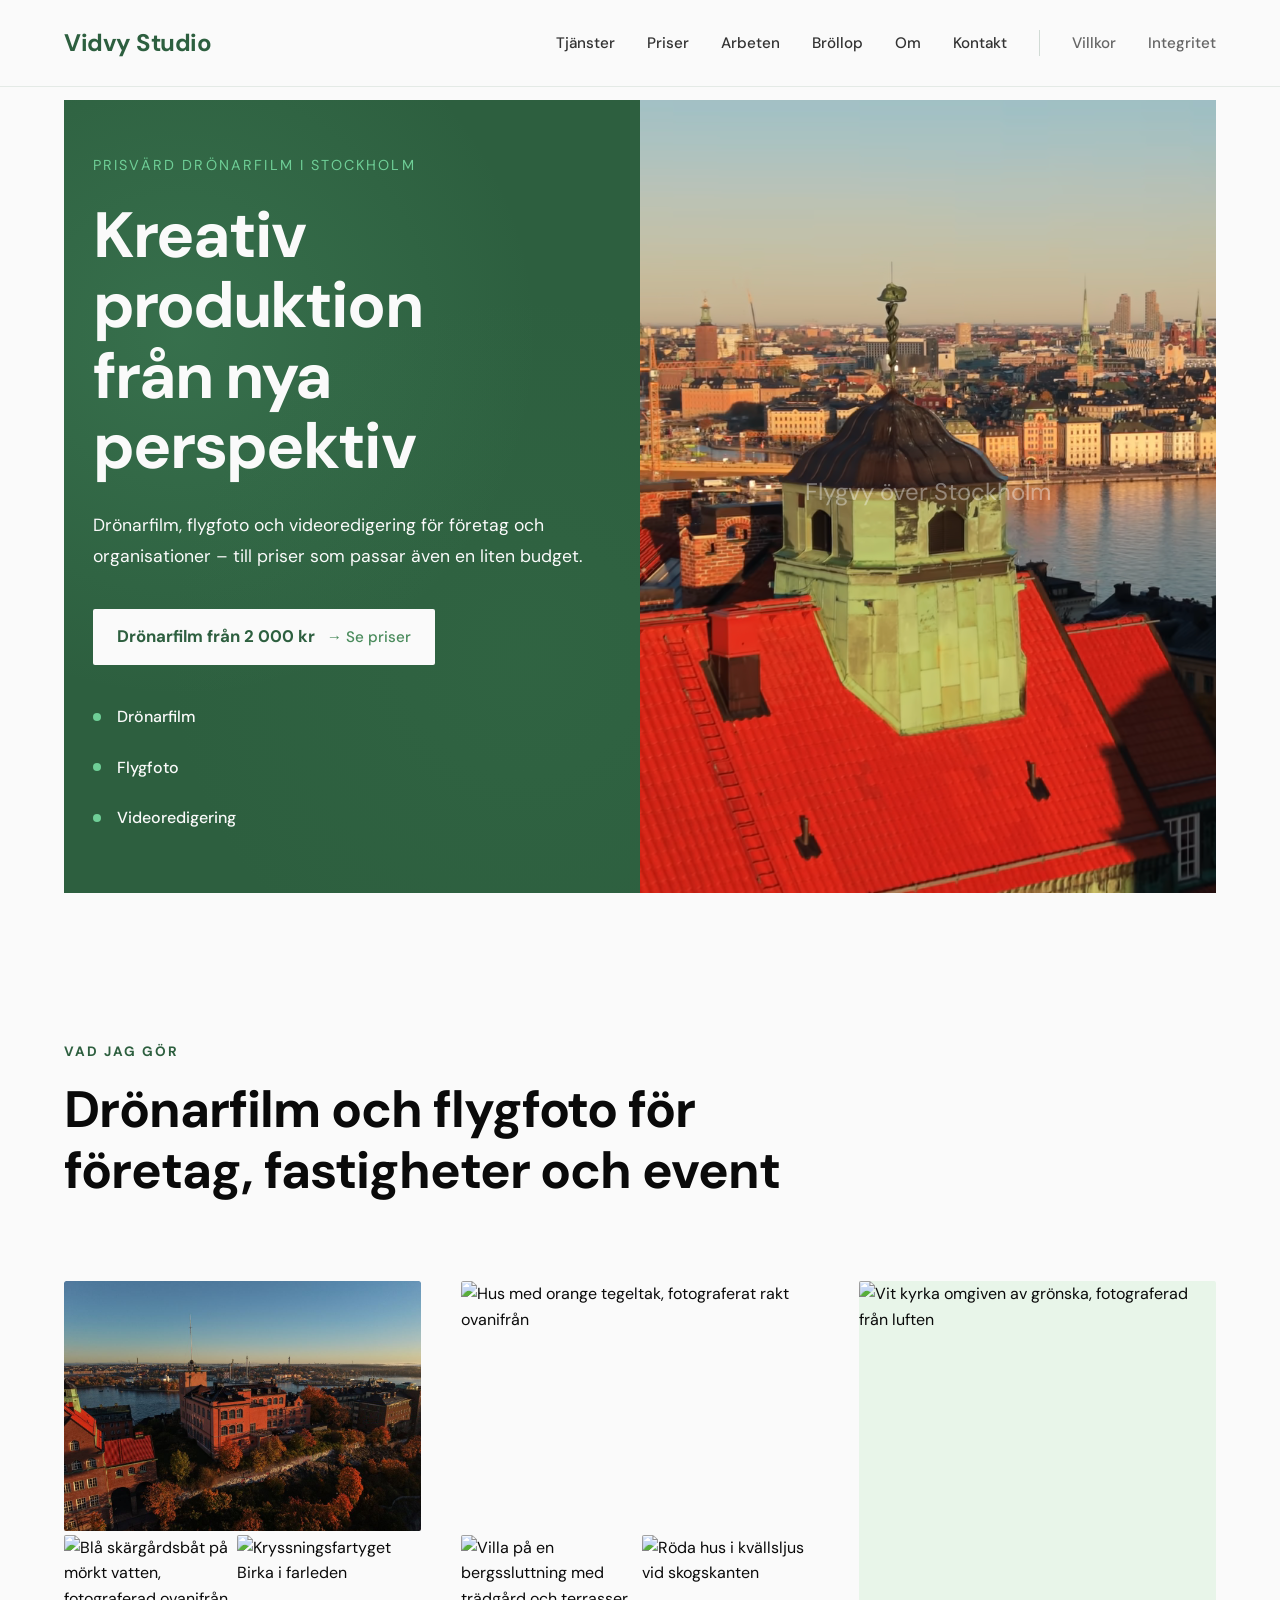
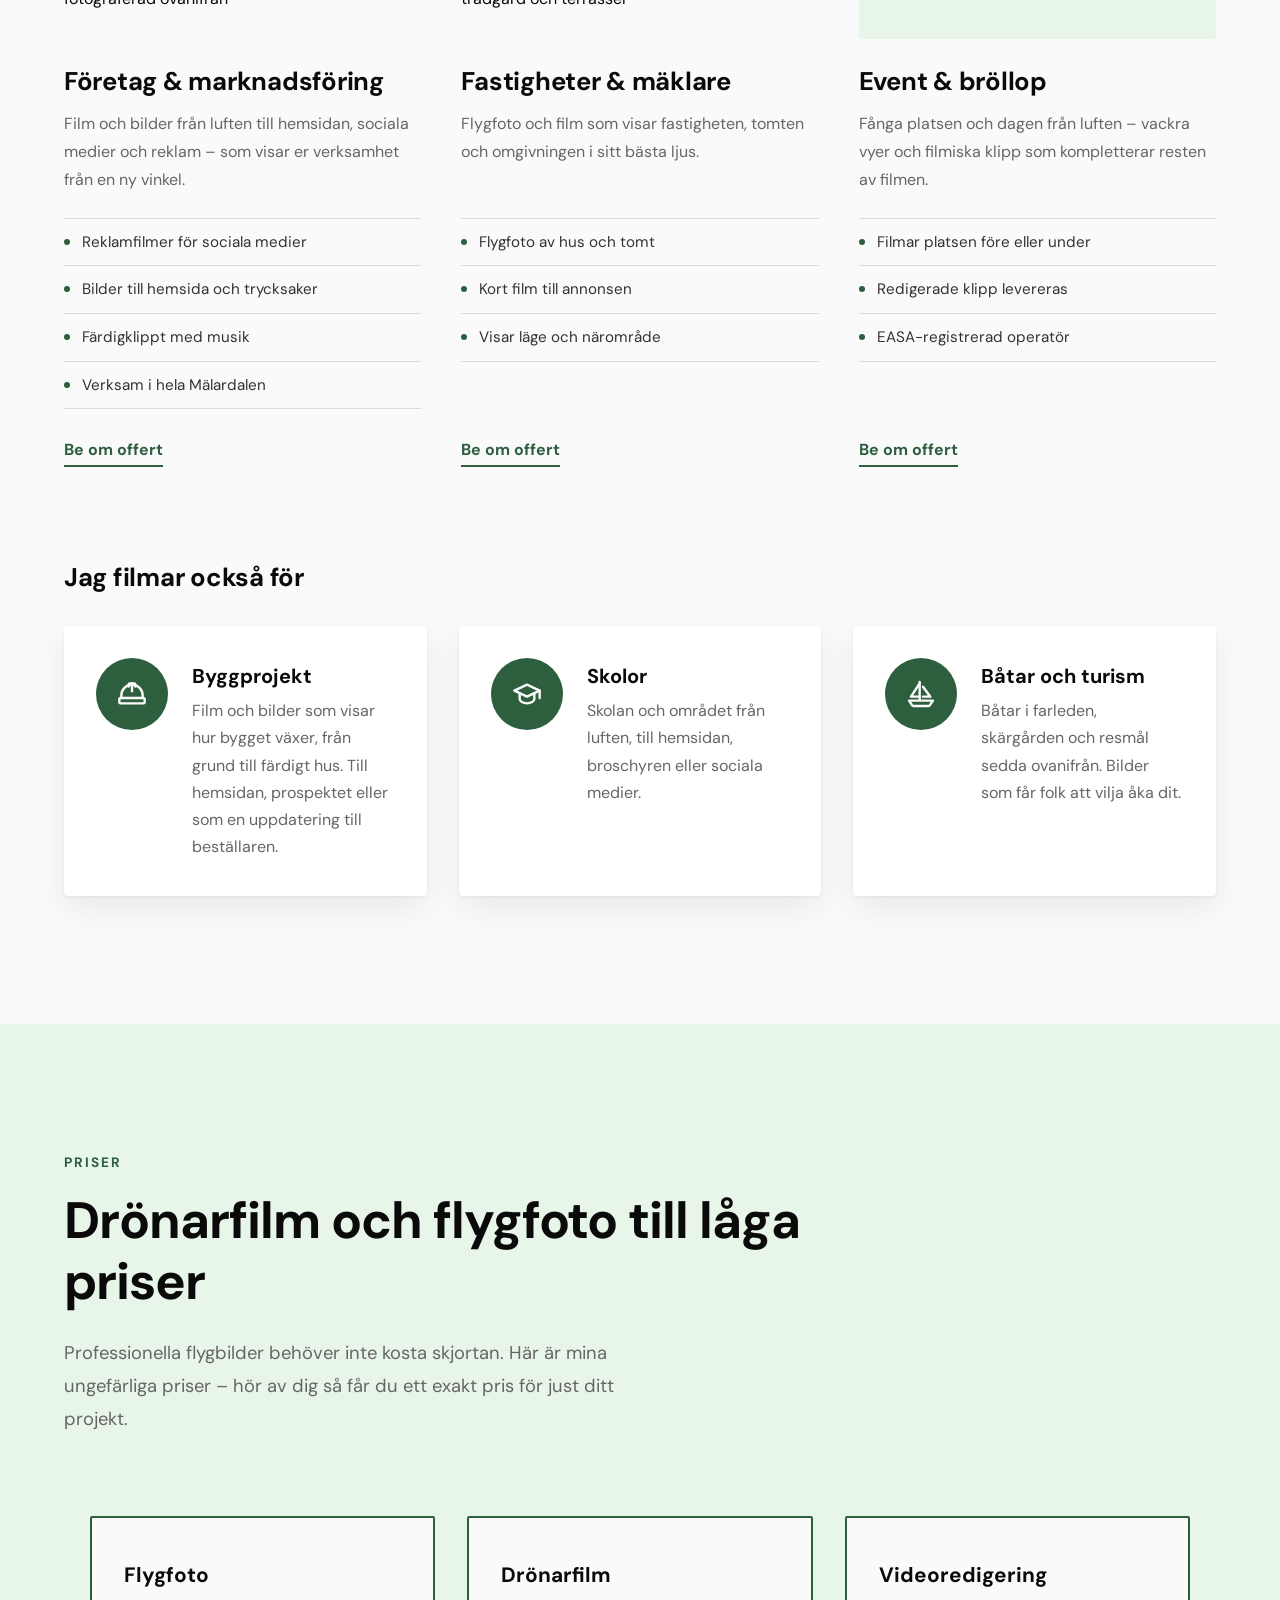
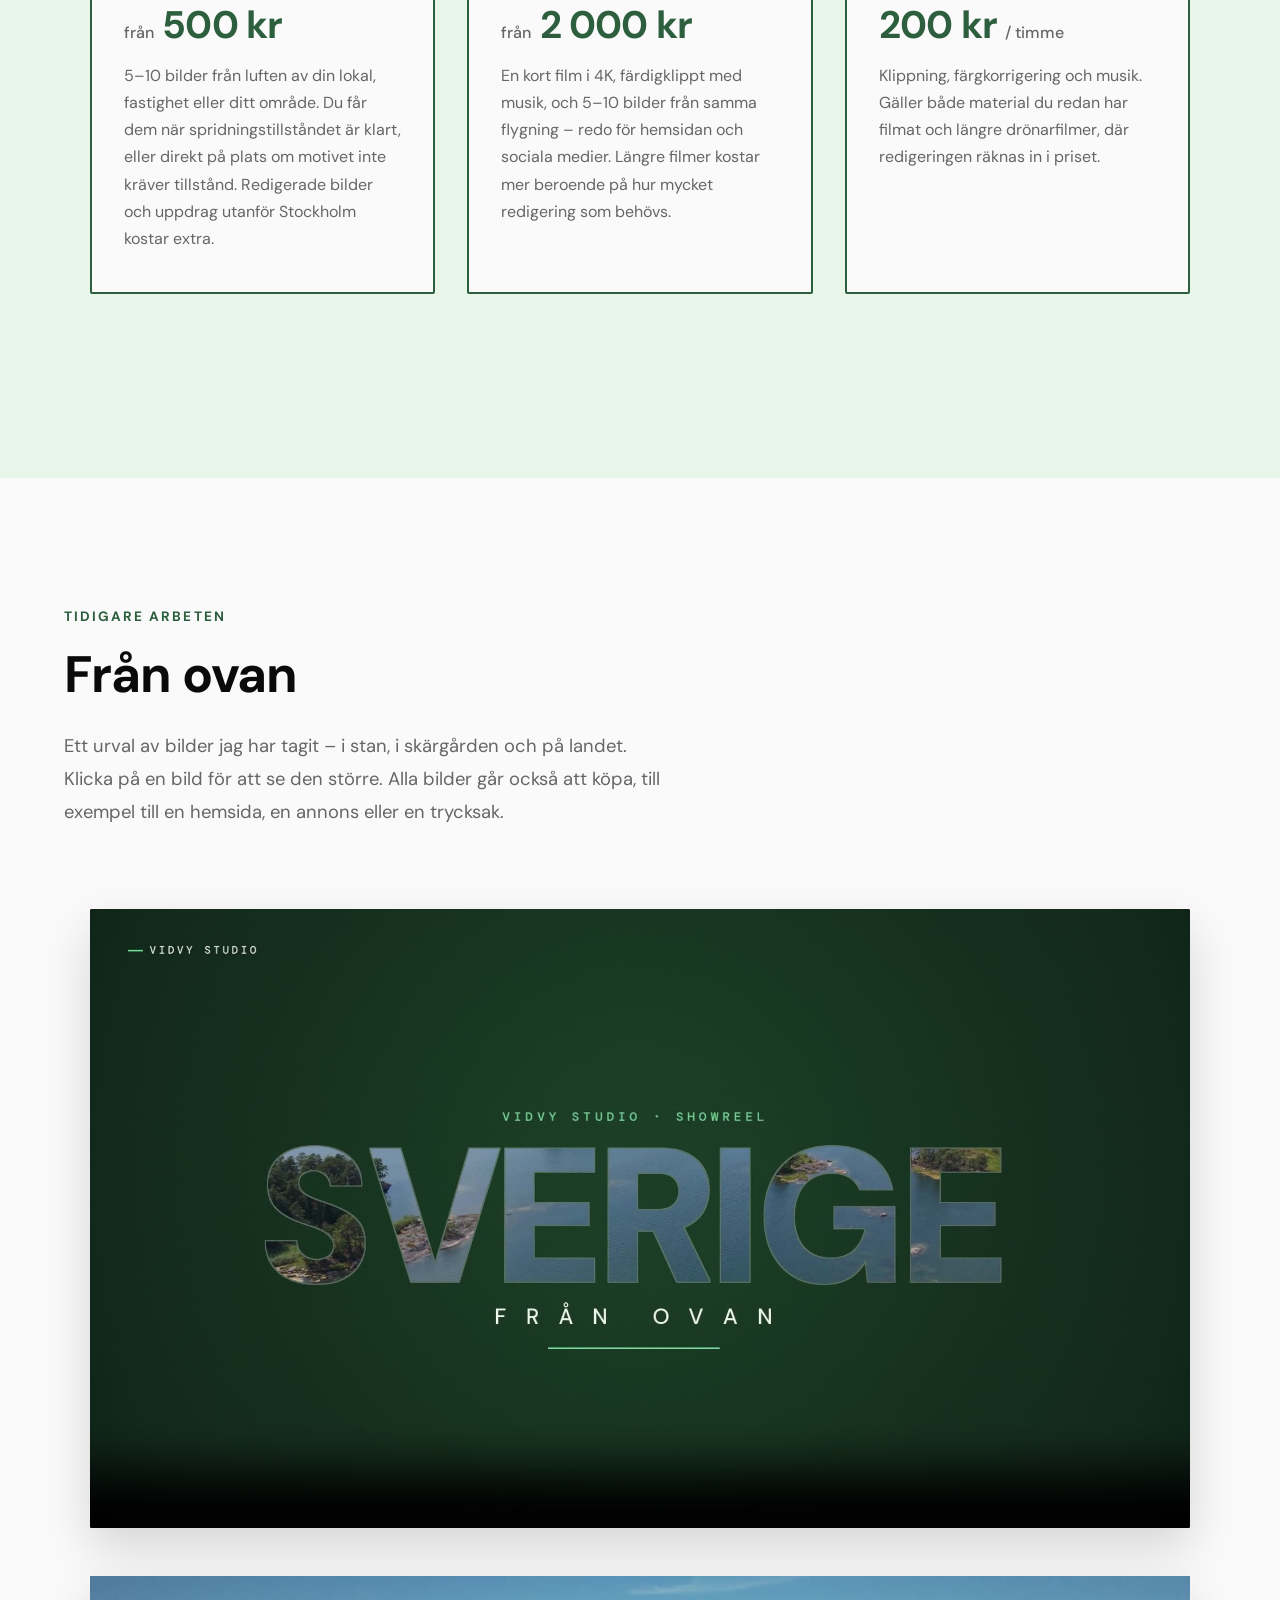
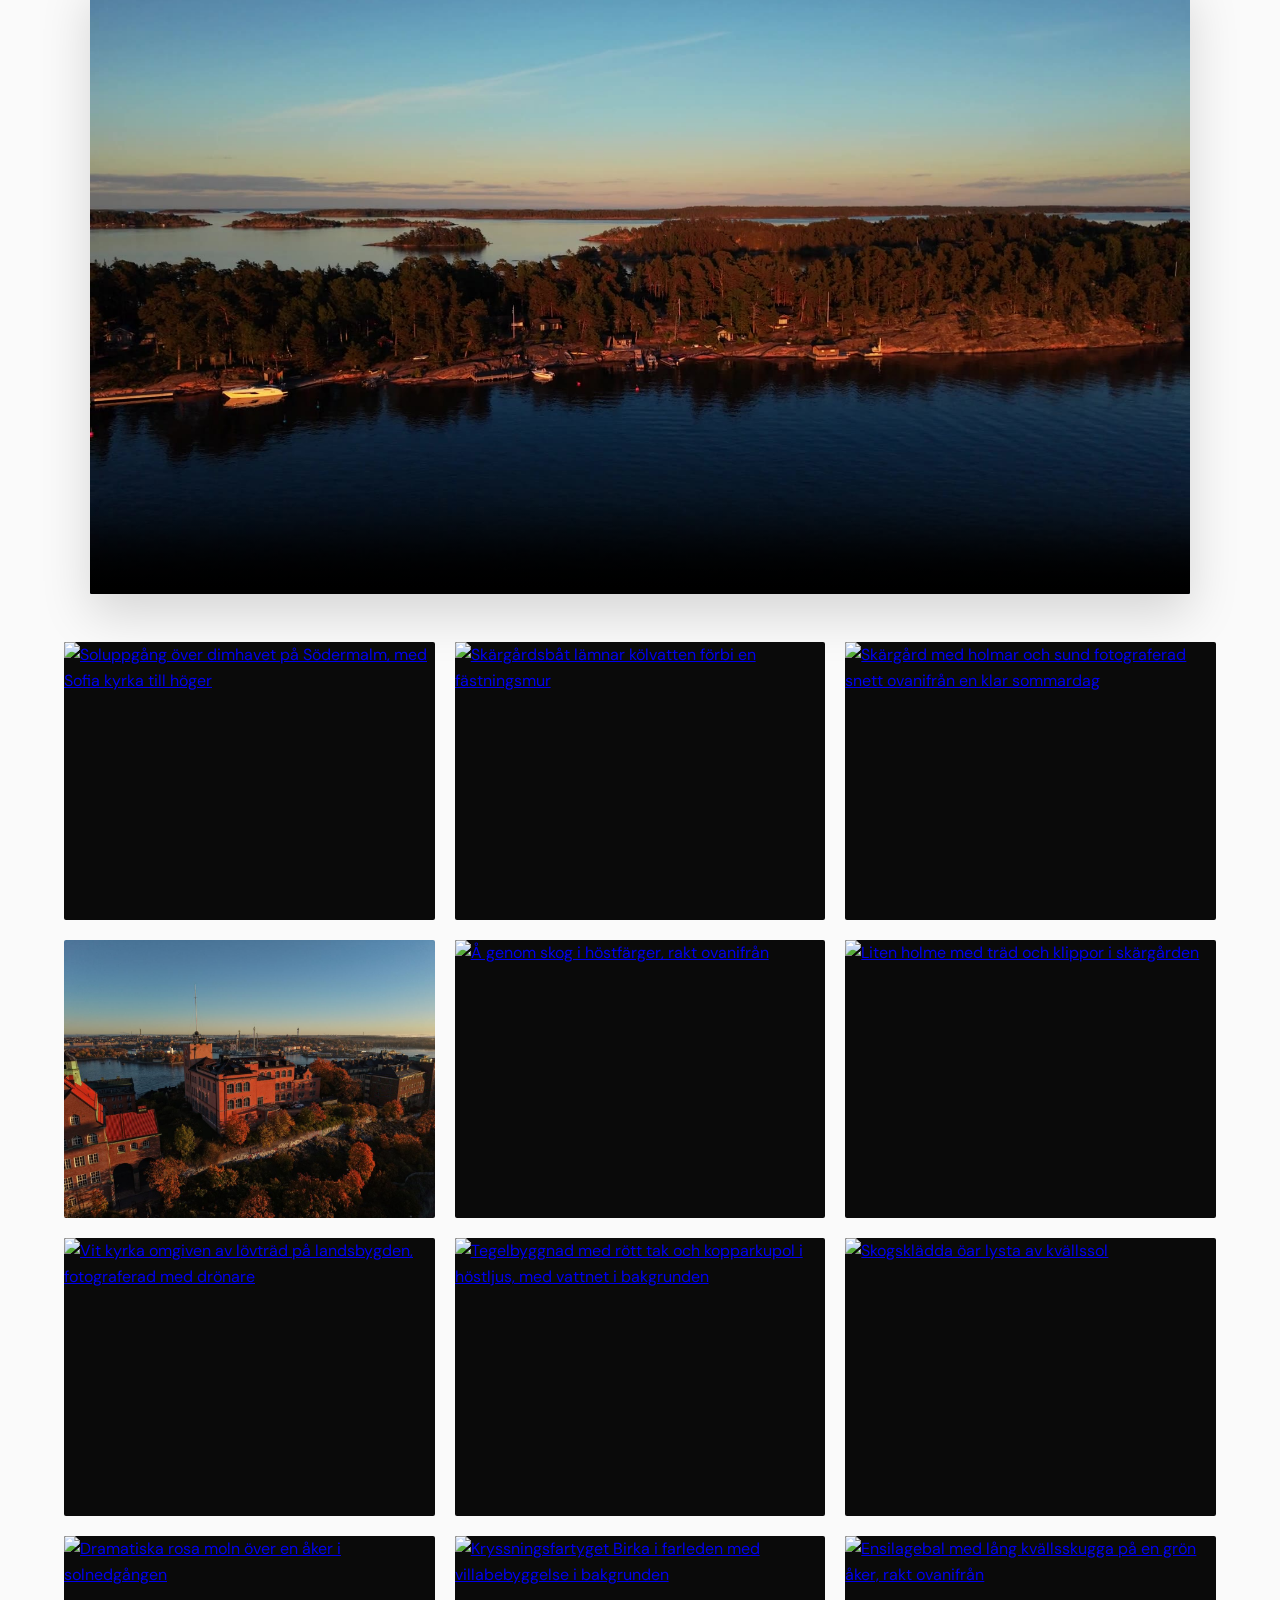
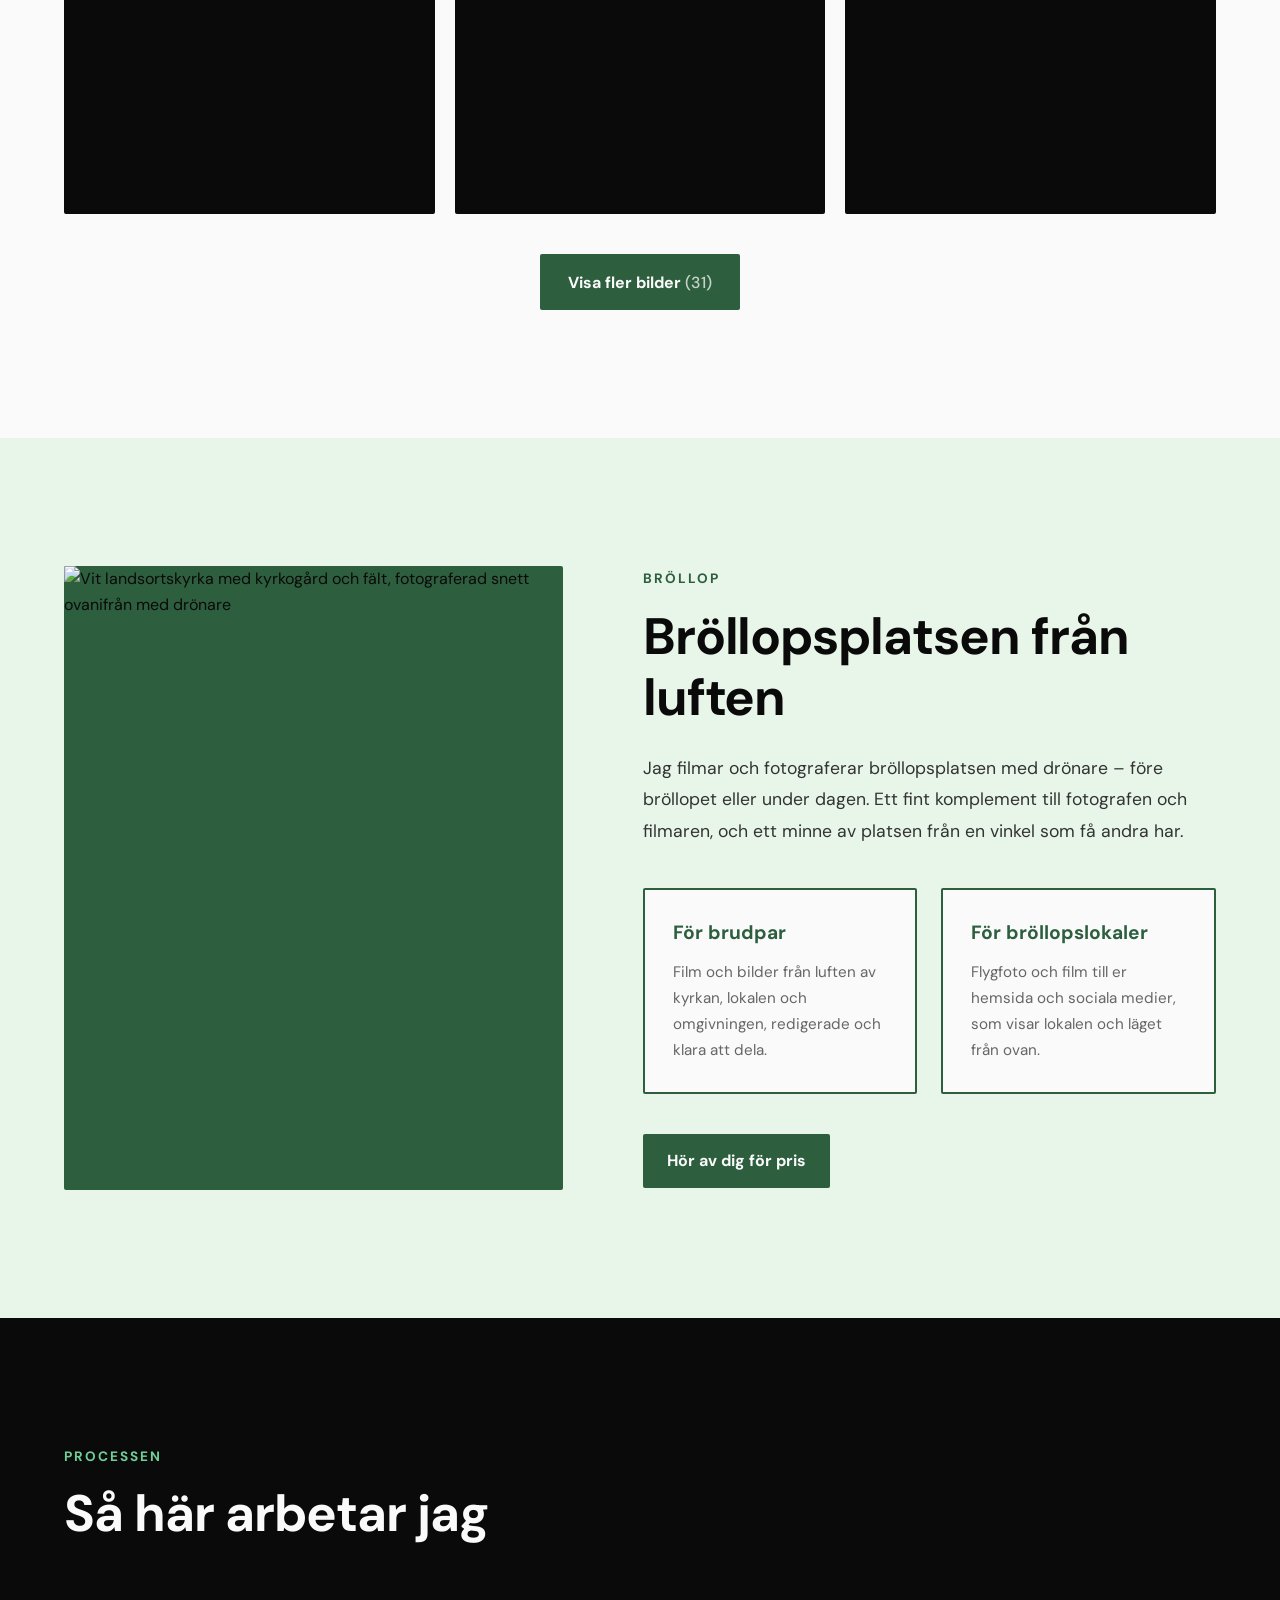
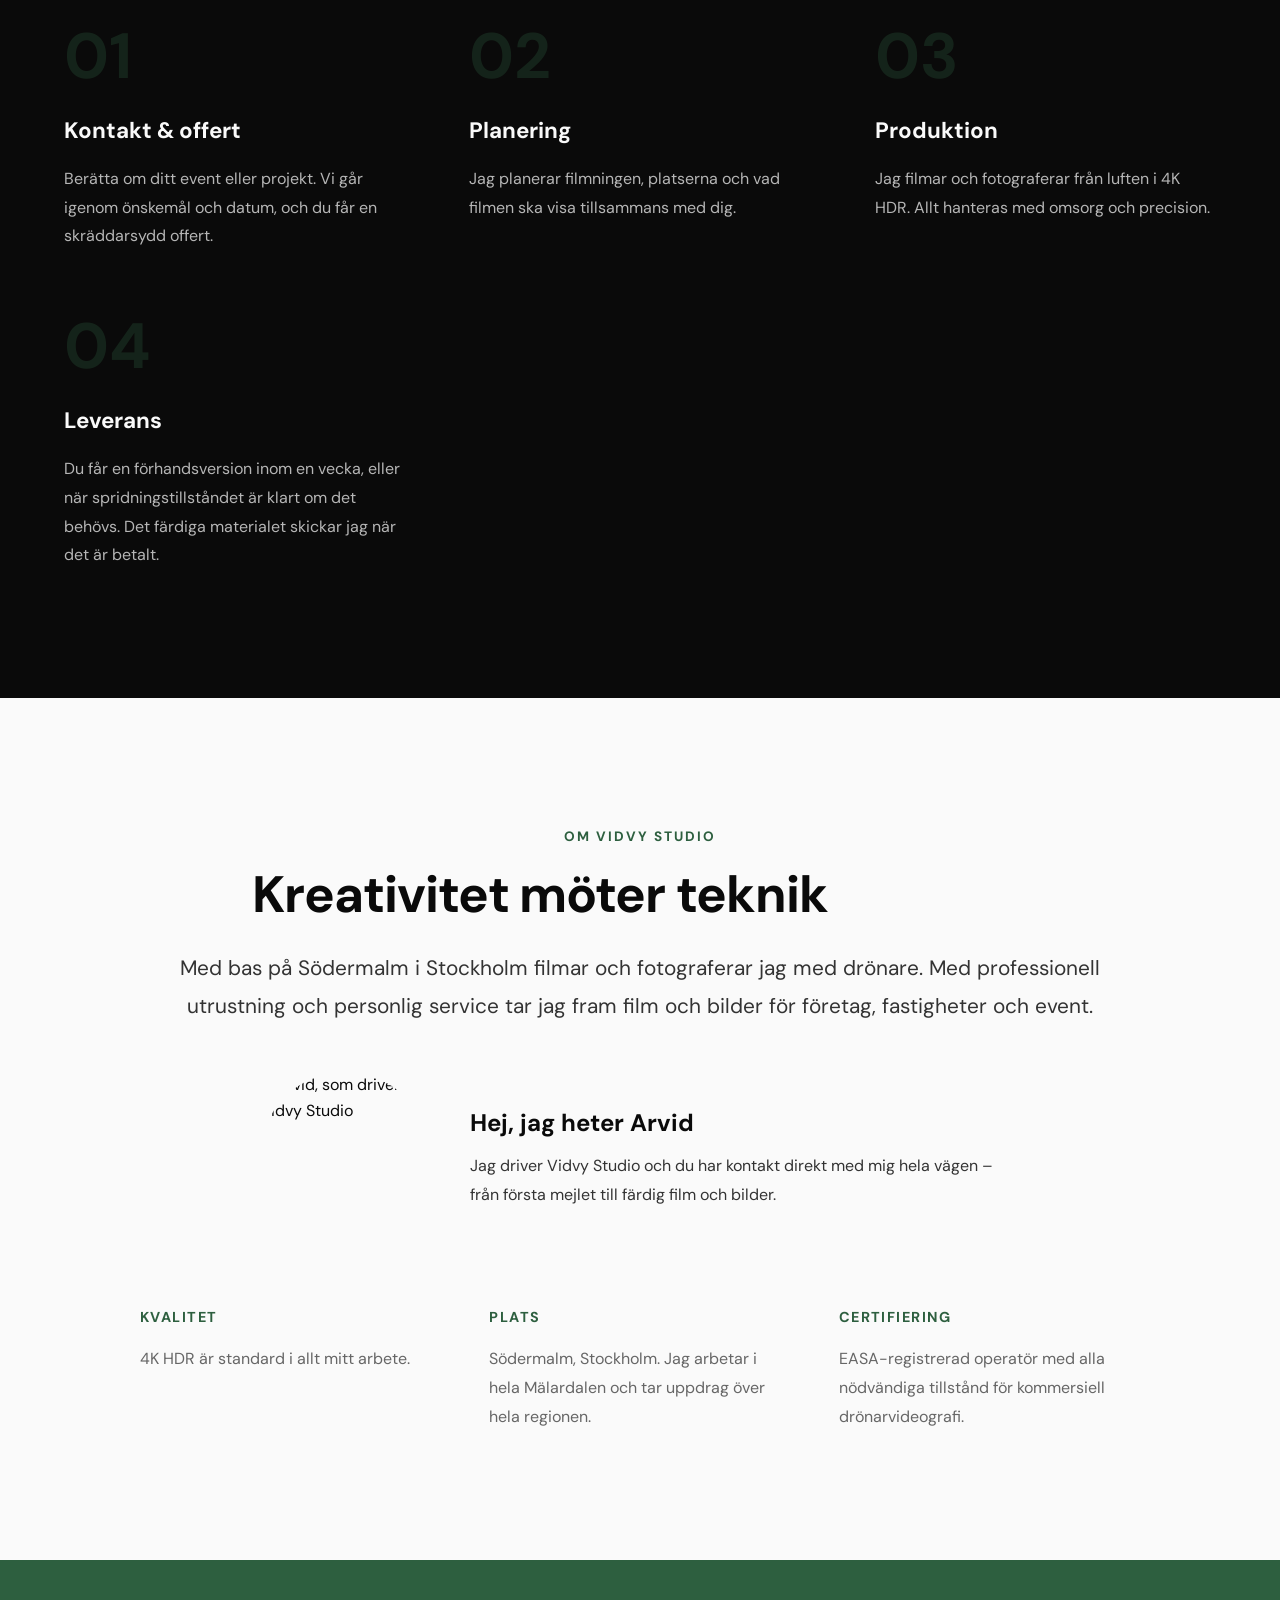
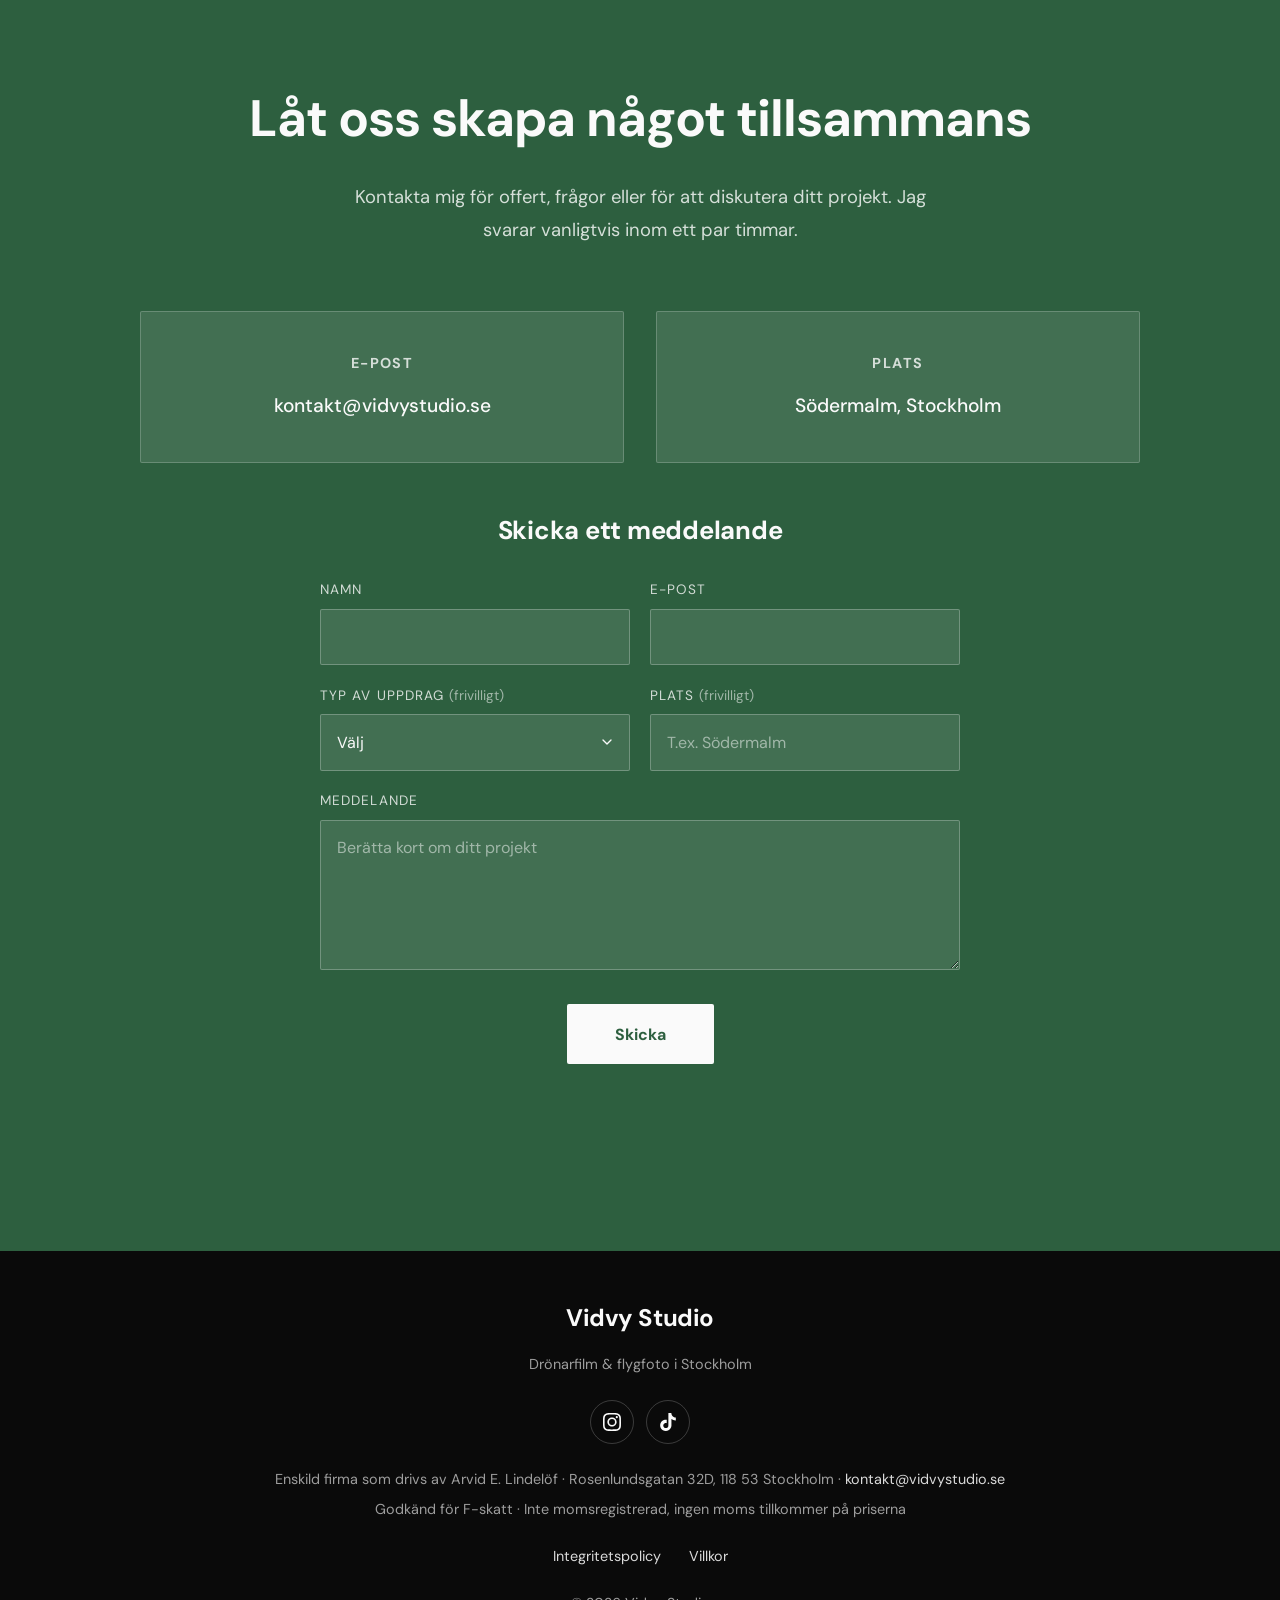
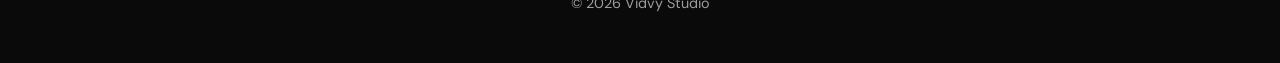
==== commit 6b5b7da0: "Ingen Köp bilden-knapp på kundvillan Villan på berget är ett kundjobb och ska inte säljas vidare. Bi" ====
--- a/index.html
+++ b/index.html
@@ -48,7 +48,1402 @@
     </script>
     <link rel="preload" href="fonts/dm-sans-latin.woff2" as="font" type="font/woff2" crossorigin>
     <link rel="stylesheet" href="fonts/fonts.css">
-    <link rel="stylesheet" href="stil.css">
+    <style>
+        :root {
+            --green: #2D5F3F;
+            --green-light: #4A8B5C;
+            --green-bright: #6FCF97;
+            --black: #0A0A0A;
+            --gray: #333333;
+            --gray-light: #666666;
+            --white: #FAFAFA;
+            --accent: #E8F5E9;
+        }
+
+        * {
+            margin: 0;
+            padding: 0;
+            box-sizing: border-box;
+        }
+
+        body {
+            font-family: 'DM Sans', sans-serif;
+            background: var(--white);
+            color: var(--black);
+            line-height: 1.6;
+            overflow-x: hidden;
+        }
+
+        /* Navigation */
+        nav {
+            position: fixed;
+            top: 0;
+            left: 0;
+            right: 0;
+            background: rgba(250, 250, 250, 0.9);
+            backdrop-filter: blur(20px);
+            padding: 1.5rem 5%;
+            z-index: 1000;
+            border-bottom: 1px solid rgba(45, 95, 63, 0.1);
+        }
+
+        nav .container {
+            max-width: 1400px;
+            margin: 0 auto;
+            display: flex;
+            justify-content: space-between;
+            align-items: center;
+        }
+
+        .logo {
+            font-size: 1.5rem;
+            font-weight: 700;
+            color: var(--green);
+            letter-spacing: -0.02em;
+        }
+
+        .nav-links {
+            display: flex;
+            gap: 2rem;
+            list-style: none;
+        }
+
+        .nav-links a {
+            color: var(--gray);
+            text-decoration: none;
+            font-weight: 500;
+            font-size: 0.95rem;
+            transition: color 0.3s;
+        }
+
+        .nav-links a:hover {
+            color: var(--green);
+        }
+
+        .nav-legal a {
+            color: var(--gray-light);
+        }
+
+        .nav-legal-first {
+            padding-left: 2rem;
+            border-left: 1px solid rgba(45, 95, 63, 0.2);
+        }
+
+        @media (max-width: 1180px) {
+            .nav-links {
+                gap: 1.5rem;
+            }
+
+            .nav-legal-first {
+                padding-left: 1.5rem;
+            }
+        }
+
+        /* Hero Section */
+        .hero {
+            margin-top: 80px;
+            padding: 1.25rem 5%;
+            min-height: calc(100vh - 80px);
+            min-height: calc(100svh - 80px);
+            display: grid;
+            grid-template-columns: 1fr 1fr;
+            position: relative;
+            overflow: hidden;
+        }
+
+        .hero-content {
+            background: var(--green);
+            color: var(--white);
+            padding: clamp(2rem, 6vh, 5rem) 5%;
+            display: flex;
+            flex-direction: column;
+            justify-content: center;
+            position: relative;
+        }
+
+        .hero-content::before {
+            content: '';
+            position: absolute;
+            top: 0;
+            left: 0;
+            right: 0;
+            bottom: 0;
+            background: 
+                radial-gradient(circle at 20% 30%, rgba(111, 207, 151, 0.15) 0%, transparent 50%),
+                radial-gradient(circle at 80% 70%, rgba(74, 139, 92, 0.1) 0%, transparent 50%);
+            pointer-events: none;
+        }
+
+        .hero-content > * {
+            position: relative;
+            z-index: 1;
+        }
+
+        .hero-eyebrow {
+            font-size: 0.9rem;
+            letter-spacing: 0.15em;
+            text-transform: uppercase;
+            color: var(--green-bright);
+            margin-bottom: 1.5rem;
+            opacity: 0;
+            animation: fadeInUp 0.8s ease forwards;
+        }
+
+        .hero h1 {
+            font-size: clamp(2.5rem, min(5vw, 8vh), 4.5rem);
+            line-height: 1.1;
+            margin-bottom: clamp(1rem, 3vh, 2rem);
+            font-weight: 700;
+            letter-spacing: -0.03em;
+            opacity: 0;
+            animation: fadeInUp 0.8s ease 0.2s forwards;
+        }
+
+        .hero-description {
+            font-size: 1.1rem;
+            line-height: 1.8;
+            max-width: 500px;
+            margin-bottom: clamp(1.5rem, 4vh, 3rem);
+            opacity: 0.9;
+            opacity: 0;
+            animation: fadeInUp 0.8s ease 0.4s forwards;
+        }
+
+        .hero-services {
+            display: flex;
+            flex-direction: column;
+            gap: clamp(0.25rem, 1vh, 1rem);
+            opacity: 0;
+            animation: fadeInUp 0.8s ease 0.6s forwards;
+        }
+
+        .hero-service-item {
+            display: flex;
+            align-items: center;
+            gap: 1rem;
+            padding: 0.5rem 0;
+        }
+
+        .hero-service-icon {
+            width: 8px;
+            height: 8px;
+            background: var(--green-bright);
+            border-radius: 50%;
+        }
+
+        .hero-service-text {
+            font-size: 1rem;
+            font-weight: 500;
+        }
+
+        .hero-image {
+            position: relative;
+            overflow: hidden;
+            background: var(--black);
+        }
+
+        .hero-image img {
+            position: absolute;
+            inset: 0;
+            width: 100%;
+            height: 100%;
+            object-fit: cover;
+            opacity: 0.85;
+            transition: transform 0.8s ease;
+        }
+
+        .hero-video {
+            position: absolute;
+            inset: 0;
+            width: 100%;
+            height: 100%;
+            object-fit: cover;
+            opacity: 0;
+            transition: opacity 0.8s ease;
+        }
+
+        .hero-video.is-playing {
+            opacity: 1;
+        }
+
+        @media (prefers-reduced-motion: reduce) {
+            .hero-video { display: none; }
+        }
+
+        .hero-image:hover img {
+            transform: scale(1.05);
+        }
+
+        .hero-image-placeholder {
+            position: absolute;
+            top: 50%;
+            left: 50%;
+            transform: translate(-50%, -50%);
+            text-align: center;
+            color: var(--white);
+            opacity: 0.4;
+            pointer-events: none;
+        }
+
+        .hero-image-placeholder .placeholder-text {
+            font-size: 1.5rem;
+            margin-bottom: 0.5rem;
+        }
+
+        @keyframes fadeInUp {
+            from {
+                opacity: 0;
+                transform: translateY(30px);
+            }
+            to {
+                opacity: 1;
+                transform: translateY(0);
+            }
+        }
+
+        /* Section Styling */
+        section {
+            padding: 8rem 5%;
+        }
+
+        .section-header {
+            max-width: 1400px;
+            margin: 0 auto 5rem;
+        }
+
+        .section-eyebrow {
+            font-size: 0.85rem;
+            letter-spacing: 0.15em;
+            text-transform: uppercase;
+            color: var(--green);
+            margin-bottom: 1rem;
+            font-weight: 600;
+        }
+
+        .section-title {
+            font-size: clamp(2rem, 4vw, 3.5rem);
+            line-height: 1.2;
+            margin-bottom: 1.5rem;
+            font-weight: 700;
+            letter-spacing: -0.02em;
+            max-width: 800px;
+        }
+
+        .section-description {
+            font-size: 1.15rem;
+            color: var(--gray-light);
+            max-width: 600px;
+            line-height: 1.8;
+        }
+
+        /* Services */
+        .services-grid {
+            max-width: 1400px;
+            margin: 0 auto;
+            display: grid;
+            grid-template-columns: repeat(3, 1fr);
+            gap: 2.5rem;
+        }
+
+        .service-card {
+            display: flex;
+            flex-direction: column;
+        }
+
+        @supports (grid-template-rows: subgrid) {
+            @media (min-width: 1001px) {
+                .services-grid {
+                    row-gap: 0;
+                }
+
+                .service-card {
+                    display: grid;
+                    grid-row: span 5;
+                    grid-template-rows: subgrid;
+                    row-gap: 0;
+                }
+            }
+        }
+
+        .service-media {
+            aspect-ratio: 1 / 1;
+            overflow: hidden;
+            border-radius: 2px;
+            background: var(--accent);
+            margin-bottom: 1.75rem;
+        }
+
+        .service-media img {
+            width: 100%;
+            height: 100%;
+            object-fit: cover;
+            display: block;
+        }
+
+        .service-media.combo {
+            display: grid;
+            grid-template-columns: 1fr 1fr;
+            grid-template-rows: 2.4fr 1fr;
+            gap: 4px;
+            background: transparent;
+        }
+
+        .service-media.combo img {
+            min-height: 0;
+            border-radius: 2px;
+        }
+
+        .service-media.combo img:first-child {
+            grid-column: 1 / span 2;
+        }
+
+        .service-card h3 {
+            font-size: 1.6rem;
+            line-height: 1.2;
+            letter-spacing: -0.01em;
+            margin-bottom: 0.75rem;
+            color: var(--black);
+            font-weight: 700;
+        }
+
+        .service-card p {
+            color: var(--gray-light);
+            line-height: 1.75;
+            margin-bottom: 1.5rem;
+            max-width: 42ch;
+        }
+
+        .service-features {
+            list-style: none;
+            border-top: 1px solid rgba(45, 95, 63, 0.18);
+            margin-bottom: 1.75rem;
+        }
+
+        .service-features li {
+            display: flex;
+            align-items: baseline;
+            gap: 0.75rem;
+            padding: 0.7rem 0;
+            border-bottom: 1px solid rgba(45, 95, 63, 0.18);
+            color: var(--gray);
+            font-size: 0.95rem;
+        }
+
+        .service-features li::before {
+            content: '';
+            flex: none;
+            width: 6px;
+            height: 6px;
+            border-radius: 50%;
+            background: var(--green);
+            transform: translateY(-2px);
+        }
+
+        .service-link {
+            margin-top: auto;
+            align-self: flex-start;
+            justify-self: start;
+            color: var(--green);
+            font-weight: 700;
+            text-decoration: none;
+            border-bottom: 2px solid currentColor;
+            padding-bottom: 2px;
+            transition: color 0.3s ease;
+        }
+
+        .service-link:hover {
+            color: var(--black);
+        }
+
+        .service-link:focus-visible {
+            outline: 2px solid var(--green);
+            outline-offset: 4px;
+        }
+
+        @media (max-width: 1000px) {
+            .services-grid {
+                grid-template-columns: 1fr;
+                gap: 3.5rem;
+                max-width: 900px;
+            }
+
+            .service-card {
+                display: grid;
+                grid-template-columns: minmax(0, 1fr) minmax(0, 1fr);
+                column-gap: 2.5rem;
+                align-items: start;
+            }
+
+            .service-media {
+                grid-row: 1 / span 5;
+                margin-bottom: 0;
+            }
+        }
+
+        @media (max-width: 640px) {
+            .service-card {
+                display: flex;
+                align-items: stretch;
+            }
+
+            .service-media {
+                margin-bottom: 1.5rem;
+            }
+        }
+
+
+        /* Fler grupper */
+        .also-for {
+            max-width: 1400px;
+            margin: 6rem auto 0;
+        }
+
+        .also-title {
+            font-size: 1.6rem;
+            line-height: 1.2;
+            letter-spacing: -0.01em;
+            font-weight: 700;
+            margin-bottom: 2rem;
+        }
+
+        .also-grid {
+            display: grid;
+            grid-template-columns: repeat(3, 1fr);
+            gap: 2rem;
+        }
+
+        .also-card {
+            display: flex;
+            align-items: flex-start;
+            gap: 1.5rem;
+            background: #fff;
+            border-radius: 4px;
+            padding: 2rem 2rem 2.25rem;
+            box-shadow: 0 1px 3px rgba(10, 10, 10, 0.06), 0 12px 32px rgba(10, 10, 10, 0.07);
+        }
+
+        .also-icon {
+            flex: none;
+            width: 72px;
+            height: 72px;
+            border-radius: 50%;
+            background: var(--green);
+            color: var(--white);
+            display: grid;
+            place-items: center;
+        }
+
+        .also-icon svg {
+            width: 32px;
+            height: 32px;
+        }
+
+        .also-card h4 {
+            font-size: 1.25rem;
+            line-height: 1.3;
+            margin: 0.35rem 0 0.5rem;
+            color: var(--black);
+            font-weight: 700;
+        }
+
+        .also-card p {
+            color: var(--gray-light);
+            line-height: 1.7;
+        }
+
+        @media (max-width: 1000px) {
+            .also-for {
+                max-width: 900px;
+                margin-top: 4.5rem;
+            }
+
+            .also-grid {
+                grid-template-columns: 1fr;
+                gap: 1.25rem;
+            }
+        }
+
+        @media (max-width: 480px) {
+            .also-card {
+                padding: 1.5rem;
+                gap: 1.1rem;
+            }
+
+            .also-icon {
+                width: 56px;
+                height: 56px;
+            }
+
+            .also-icon svg {
+                width: 26px;
+                height: 26px;
+            }
+        }
+
+        /* Process Section */
+        .process-section {
+            background: var(--black);
+            color: var(--white);
+        }
+
+        .process-steps {
+            max-width: 1400px;
+            margin: 0 auto;
+            display: grid;
+            grid-template-columns: repeat(auto-fit, minmax(280px, 1fr));
+            gap: 4rem;
+        }
+
+        .process-step {
+            position: relative;
+        }
+
+        .step-number {
+            font-size: 4rem;
+            font-weight: 700;
+            color: var(--green);
+            line-height: 1;
+            margin-bottom: 1.5rem;
+            opacity: 0.3;
+        }
+
+        .process-step h4 {
+            font-size: 1.4rem;
+            margin-bottom: 1rem;
+            font-weight: 700;
+        }
+
+        .process-step p {
+            color: rgba(255, 255, 255, 0.7);
+            line-height: 1.8;
+        }
+
+        /* About Section */
+        .about-content {
+            max-width: 1000px;
+            margin: 0 auto;
+            text-align: center;
+        }
+
+        .about-intro {
+            font-size: 1.3rem;
+            line-height: 1.8;
+            margin-bottom: 3rem;
+            color: var(--gray);
+        }
+
+        .about-person {
+            display: flex;
+            align-items: center;
+            gap: 2.5rem;
+            max-width: 760px;
+            margin: 0 auto 3rem;
+            text-align: left;
+        }
+
+        .about-person img {
+            width: 170px;
+            height: 170px;
+            flex-shrink: 0;
+            border-radius: 50%;
+            object-fit: cover;
+        }
+
+        .about-person h3 {
+            font-size: 1.5rem;
+            margin-bottom: 0.6rem;
+        }
+
+        .about-person p {
+            color: var(--gray);
+            line-height: 1.8;
+        }
+
+        @media (max-width: 640px) {
+            .about-person {
+                flex-direction: column;
+                text-align: center;
+                gap: 1.5rem;
+            }
+        }
+
+        .about-details {
+            display: grid;
+            grid-template-columns: repeat(auto-fit, minmax(250px, 1fr));
+            gap: 3rem;
+            margin-top: 4rem;
+        }
+
+        .about-detail {
+            text-align: left;
+        }
+
+        .about-detail h4 {
+            font-size: 0.9rem;
+            letter-spacing: 0.1em;
+            text-transform: uppercase;
+            color: var(--green);
+            margin-bottom: 1rem;
+            font-weight: 600;
+        }
+
+        .about-detail p {
+            color: var(--gray-light);
+            line-height: 1.8;
+        }
+
+        /* Contact Section */
+        .contact-section {
+            background: var(--green);
+            color: var(--white);
+        }
+
+        .contact-content {
+            max-width: 1000px;
+            margin: 0 auto;
+            text-align: center;
+        }
+
+        .contact-content .section-title {
+            color: var(--white);
+            margin: 0 auto 2rem;
+        }
+
+        .contact-content .section-description {
+            color: rgba(255, 255, 255, 0.8);
+            margin: 0 auto 4rem;
+        }
+
+        .contact-methods {
+            display: grid;
+            grid-template-columns: repeat(auto-fit, minmax(280px, 1fr));
+            gap: 2rem;
+            margin-bottom: 3rem;
+        }
+
+        .contact-method {
+            background: rgba(255, 255, 255, 0.1);
+            padding: 2.5rem;
+            border-radius: 2px;
+            border: 1px solid rgba(255, 255, 255, 0.2);
+            transition: all 0.3s ease;
+        }
+
+        .contact-method:hover {
+            background: rgba(255, 255, 255, 0.15);
+            transform: translateY(-3px);
+        }
+
+        .contact-method h4 {
+            font-size: 0.9rem;
+            letter-spacing: 0.1em;
+            text-transform: uppercase;
+            margin-bottom: 1rem;
+            opacity: 0.8;
+        }
+
+        .contact-method a {
+            color: var(--white);
+            text-decoration: none;
+            font-size: 1.2rem;
+            font-weight: 500;
+            word-break: break-word;
+        }
+
+        .cta-button {
+            display: inline-block;
+            background: var(--white);
+            color: var(--green);
+            padding: 1.2rem 3rem;
+            border-radius: 2px;
+            text-decoration: none;
+            font-weight: 600;
+            font-size: 1rem;
+            transition: all 0.3s ease;
+            margin-top: 2rem;
+        }
+
+        .cta-button:hover {
+            background: var(--accent);
+            transform: translateY(-2px);
+            box-shadow: 0 10px 30px rgba(0, 0, 0, 0.2);
+        }
+
+        /* Contact form */
+        .contact-form {
+            max-width: 640px;
+            margin: 0 auto 1rem;
+            text-align: left;
+            display: grid;
+            gap: 1.2rem;
+        }
+
+        .contact-form h3 {
+            font-weight: 700;
+            font-size: 1.6rem;
+            letter-spacing: -0.01em;
+            text-align: center;
+            margin-bottom: 0.5rem;
+        }
+
+        .form-row {
+            display: grid;
+            grid-template-columns: 1fr 1fr;
+            gap: 1.2rem;
+        }
+
+        .form-field label {
+            display: block;
+            font-size: 0.85rem;
+            letter-spacing: 0.08em;
+            text-transform: uppercase;
+            opacity: 0.8;
+            margin-bottom: 0.5rem;
+        }
+
+        .form-optional {
+            text-transform: none;
+            letter-spacing: 0;
+            opacity: 0.7;
+            margin-left: 0.3rem;
+        }
+
+        .form-field input,
+        .form-field select,
+        .form-field textarea {
+            width: 100%;
+            background: rgba(255, 255, 255, 0.1);
+            border: 1px solid rgba(255, 255, 255, 0.25);
+            border-radius: 2px;
+            padding: 0.9rem 1rem;
+            color: var(--white);
+            font: inherit;
+            font-size: 1rem;
+        }
+
+        .form-field textarea {
+            min-height: 150px;
+            resize: vertical;
+        }
+
+        .form-field select {
+            appearance: none;
+            -webkit-appearance: none;
+            cursor: pointer;
+            padding-right: 2.5rem;
+            background-image: url("data:image/svg+xml,%3Csvg xmlns='http://www.w3.org/2000/svg' viewBox='0 0 24 24' fill='none' stroke='%23FAFAFA' stroke-width='2' stroke-linecap='round' stroke-linejoin='round'%3E%3Cpath d='m6 9 6 6 6-6'/%3E%3C/svg%3E");
+            background-repeat: no-repeat;
+            background-position: right 0.9rem center;
+            background-size: 16px;
+        }
+
+        .form-field select option {
+            color: var(--black);
+            background: var(--white);
+        }
+
+        .form-picked {
+            display: flex;
+            align-items: center;
+            gap: 1rem;
+            padding: 0.6rem;
+            background: rgba(255, 255, 255, 0.1);
+            border: 1px solid rgba(255, 255, 255, 0.25);
+            border-radius: 2px;
+        }
+
+        .form-picked[hidden] {
+            display: none;
+        }
+
+        .form-picked img {
+            width: 84px;
+            height: 63px;
+            object-fit: cover;
+            flex-shrink: 0;
+        }
+
+        .form-picked p {
+            flex: 1;
+            font-size: 0.95rem;
+            line-height: 1.45;
+        }
+
+        .form-picked small {
+            display: block;
+            font-size: 0.8rem;
+            letter-spacing: 0.08em;
+            text-transform: uppercase;
+            opacity: 0.7;
+        }
+
+        .form-picked button {
+            background: none;
+            border: none;
+            color: var(--white);
+            font-size: 1.5rem;
+            line-height: 1;
+            padding: 0.25rem 0.6rem;
+            cursor: pointer;
+            opacity: 0.7;
+        }
+
+        .form-picked button:hover {
+            opacity: 1;
+        }
+
+        .form-field input::placeholder,
+        .form-field textarea::placeholder {
+            color: rgba(255, 255, 255, 0.5);
+        }
+
+        .form-field input:focus,
+        .form-field select:focus,
+        .form-field textarea:focus {
+            outline: none;
+            border-color: var(--white);
+            background: rgba(255, 255, 255, 0.15);
+        }
+
+        .contact-form .cta-button {
+            border: none;
+            cursor: pointer;
+            font-family: inherit;
+            justify-self: center;
+            margin-top: 0.5rem;
+        }
+
+        .contact-form .cta-button:disabled {
+            opacity: 0.6;
+            cursor: wait;
+        }
+
+        .form-status {
+            text-align: center;
+            min-height: 1.5em;
+            font-weight: 500;
+        }
+
+        .form-honeypot {
+            display: none;
+        }
+
+        @media (max-width: 640px) {
+            .form-row {
+                grid-template-columns: 1fr;
+            }
+        }
+
+        /* Footer */
+        footer {
+            background: var(--black);
+            color: rgba(255, 255, 255, 0.6);
+            padding: 3rem 5%;
+            text-align: center;
+            font-size: 0.9rem;
+        }
+
+        footer .logo {
+            color: var(--white);
+            margin-bottom: 1rem;
+        }
+
+        footer p + p {
+            margin-top: 0.4rem;
+        }
+
+        .footer-info {
+            margin-top: 1.5rem;
+        }
+
+        .footer-info span {
+            white-space: nowrap;
+        }
+
+        footer a {
+            color: rgba(255, 255, 255, 0.85);
+            text-decoration: none;
+        }
+
+        footer a:hover {
+            color: var(--white);
+            text-decoration: underline;
+        }
+
+        .footer-social {
+            list-style: none;
+            display: flex;
+            justify-content: center;
+            gap: 0.75rem;
+            margin: 1.5rem 0 0;
+            padding: 0;
+        }
+
+        .footer-social a {
+            display: grid;
+            place-items: center;
+            width: 44px;
+            height: 44px;
+            border-radius: 50%;
+            border: 1px solid rgba(255, 255, 255, 0.2);
+            color: var(--white);
+            transition: background 0.2s ease, border-color 0.2s ease, color 0.2s ease;
+        }
+
+        .footer-social a:hover {
+            background: var(--green-bright);
+            border-color: var(--green-bright);
+            color: var(--black);
+            text-decoration: none;
+        }
+
+        .footer-social a:focus-visible {
+            outline: 2px solid var(--green-bright);
+            outline-offset: 3px;
+        }
+
+        .footer-social svg {
+            width: 18px;
+            height: 18px;
+            fill: currentColor;
+        }
+
+        .footer-links {
+            list-style: none;
+            display: flex;
+            flex-wrap: wrap;
+            justify-content: center;
+            gap: 0.5rem 1.75rem;
+            margin: 1.5rem 0;
+        }
+
+        /* Hero price link */
+        .hero-price {
+            display: inline-flex;
+            align-items: baseline;
+            gap: 0.75rem;
+            align-self: flex-start;
+            background: var(--white);
+            color: var(--green);
+            padding: 0.9rem 1.5rem;
+            border-radius: 2px;
+            text-decoration: none;
+            font-weight: 700;
+            font-size: 1.05rem;
+            margin-bottom: clamp(1.25rem, 3.5vh, 2.5rem);
+            opacity: 0;
+            animation: fadeInUp 0.8s ease 0.5s forwards;
+            transition: transform 0.3s ease, box-shadow 0.3s ease;
+        }
+
+        .hero-price span {
+            font-weight: 500;
+            font-size: 0.95rem;
+            color: var(--green-light);
+        }
+
+        .hero-price:hover {
+            transform: translateY(-2px);
+            box-shadow: 0 10px 30px rgba(0, 0, 0, 0.2);
+        }
+
+        /* Bröllop */
+        .wedding-section {
+            background: var(--accent);
+        }
+
+        .wedding-content {
+            max-width: 1400px;
+            margin: 0 auto;
+            display: grid;
+            grid-template-columns: 1fr 1.15fr;
+            gap: 5rem;
+            align-items: center;
+        }
+
+        .wedding-image {
+            aspect-ratio: 4/5;
+            overflow: hidden;
+            border-radius: 2px;
+            background: var(--green);
+        }
+
+        .wedding-image img {
+            width: 100%;
+            height: 100%;
+            object-fit: cover;
+            object-position: center 65%;
+            display: block;
+        }
+
+        .wedding-details > p {
+            font-size: 1.1rem;
+            color: var(--gray);
+            line-height: 1.8;
+            margin-bottom: 2.5rem;
+            max-width: 620px;
+        }
+
+        .wedding-offers {
+            display: grid;
+            grid-template-columns: 1fr 1fr;
+            gap: 1.5rem;
+            margin-bottom: 2.5rem;
+        }
+
+        .wedding-offer {
+            background: var(--white);
+            border: 2px solid var(--green);
+            border-radius: 2px;
+            padding: 1.75rem;
+        }
+
+        .wedding-offer h3 {
+            font-size: 1.2rem;
+            color: var(--green);
+            margin-bottom: 0.75rem;
+            font-weight: 700;
+        }
+
+        .wedding-offer p {
+            font-size: 0.95rem;
+            color: var(--gray-light);
+            line-height: 1.7;
+        }
+
+        .wedding-cta {
+            display: inline-block;
+            background: var(--green);
+            color: var(--white);
+            padding: 0.9rem 1.5rem;
+            border-radius: 2px;
+            text-decoration: none;
+            font-weight: 700;
+            transition: transform 0.3s ease, box-shadow 0.3s ease;
+        }
+
+        .wedding-cta:hover {
+            transform: translateY(-2px);
+            box-shadow: 0 10px 30px rgba(0, 0, 0, 0.15);
+        }
+
+        @media (max-width: 968px) {
+            .wedding-content {
+                grid-template-columns: 1fr;
+                gap: 3rem;
+            }
+
+            .wedding-image {
+                aspect-ratio: 4/3;
+            }
+        }
+
+        @media (max-width: 640px) {
+            .wedding-offers {
+                grid-template-columns: 1fr;
+            }
+        }
+
+        /* Pricing */
+        .pricing-section {
+            background: var(--accent);
+        }
+
+        .pricing-grid {
+            max-width: 1100px;
+            margin: 0 auto;
+            display: grid;
+            grid-template-columns: repeat(auto-fit, minmax(260px, 1fr));
+            gap: 2rem;
+        }
+
+        .pricing-note {
+            max-width: 1100px;
+            margin: 2rem auto 0;
+            color: var(--gray-light);
+            font-size: 0.95rem;
+        }
+
+        .pricing-note a {
+            color: var(--green);
+            font-weight: 500;
+        }
+
+        .price-card {
+            background: var(--white);
+            border: 2px solid var(--green);
+            border-radius: 2px;
+            padding: 2.5rem 2rem;
+            position: relative;
+        }
+
+
+
+        .price-card h3 {
+            font-size: 1.3rem;
+            margin-bottom: 0.75rem;
+        }
+
+        .price {
+            font-size: 2.4rem;
+            font-weight: 700;
+            color: var(--green);
+            line-height: 1.1;
+            margin-bottom: 1rem;
+            letter-spacing: -0.02em;
+        }
+
+        .price .from {
+            font-size: 1rem;
+            font-weight: 500;
+            color: var(--gray-light);
+            letter-spacing: 0;
+        }
+
+        .price-card p {
+            color: var(--gray-light);
+            line-height: 1.7;
+        }
+
+        /* Portfolio */
+        .showreel {
+            max-width: 1100px;
+            margin: 0 auto 3rem;
+        }
+
+        .showreel video {
+            display: block;
+            width: 100%;
+            height: auto;
+            aspect-ratio: 16 / 9;
+            background: var(--black);
+            border-radius: 2px;
+            box-shadow: 0 20px 50px rgba(0, 0, 0, 0.15);
+        }
+
+        .portfolio-section {
+            background: var(--white);
+        }
+
+        .portfolio-grid {
+            max-width: 1400px;
+            margin: 0 auto;
+            display: grid;
+            grid-template-columns: repeat(auto-fill, minmax(300px, 1fr));
+            gap: 1.25rem;
+        }
+
+        .portfolio-item.is-hidden {
+            display: none;
+        }
+
+        .portfolio-more {
+            text-align: center;
+            margin-top: 2.5rem;
+        }
+
+        .portfolio-more button {
+            font: inherit;
+            font-weight: 700;
+            font-size: 1rem;
+            color: var(--white);
+            background: var(--green);
+            border: none;
+            border-radius: 2px;
+            padding: 0.95rem 1.75rem;
+            cursor: pointer;
+            transition: transform 0.3s ease, box-shadow 0.3s ease;
+        }
+
+        .portfolio-more button span {
+            font-weight: 500;
+            opacity: 0.75;
+        }
+
+        .portfolio-more button:hover {
+            transform: translateY(-2px);
+            box-shadow: 0 10px 30px rgba(0, 0, 0, 0.15);
+        }
+
+        .portfolio-item {
+            display: block;
+            position: relative;
+            overflow: hidden;
+            border-radius: 2px;
+            background: var(--black);
+            cursor: zoom-in;
+            aspect-ratio: 4 / 3;
+        }
+
+        .portfolio-item img {
+            width: 100%;
+            height: 100%;
+            object-fit: cover;
+            display: block;
+            transition: transform 0.6s ease, opacity 0.3s ease;
+        }
+
+        .portfolio-item:hover img {
+            transform: scale(1.04);
+            opacity: 0.9;
+        }
+
+        .portfolio-item .portfolio-caption {
+            position: absolute;
+            left: 0;
+            right: 0;
+            bottom: 0;
+            padding: 2rem 1.25rem 1rem;
+            background: linear-gradient(to top, rgba(10, 10, 10, 0.7), transparent);
+            color: var(--white);
+            font-size: 0.9rem;
+            font-weight: 500;
+            opacity: 0;
+            transition: opacity 0.3s ease;
+        }
+
+        .portfolio-item:hover .portfolio-caption,
+        .portfolio-item:focus-visible .portfolio-caption {
+            opacity: 1;
+        }
+
+        /* Lightbox */
+        .lightbox {
+            position: fixed;
+            inset: 0;
+            background: rgba(10, 10, 10, 0.95);
+            display: none;
+            align-items: center;
+            justify-content: center;
+            z-index: 2000;
+            padding: 4rem 1rem 5.5rem;
+        }
+
+        .lightbox.open {
+            display: flex;
+        }
+
+        .lightbox img {
+            max-width: 100%;
+            max-height: 100%;
+            object-fit: contain;
+        }
+
+        .lightbox button {
+            position: absolute;
+            background: none;
+            border: none;
+            color: var(--white);
+            font-size: 2rem;
+            cursor: pointer;
+            padding: 0.5rem 1rem;
+            opacity: 0.8;
+        }
+
+        .lightbox button:hover {
+            opacity: 1;
+        }
+
+        .lightbox-close { top: 1rem; right: 1rem; }
+        .lightbox-prev { left: 0.5rem; top: 50%; transform: translateY(-50%); }
+        .lightbox-next { right: 0.5rem; top: 50%; transform: translateY(-50%); }
+
+        .lightbox-bar {
+            position: absolute;
+            left: 1rem;
+            right: 1rem;
+            bottom: 1.1rem;
+            display: flex;
+            flex-wrap: wrap;
+            align-items: center;
+            justify-content: center;
+            gap: 0.75rem 1.75rem;
+            text-align: center;
+        }
+
+        .lightbox-title {
+            color: var(--white);
+            font-weight: 500;
+            font-size: 0.95rem;
+        }
+
+        .lightbox .lightbox-buy {
+            position: static;
+            transform: none;
+            opacity: 1;
+            background: var(--green);
+            color: var(--white);
+            font: inherit;
+            font-size: 0.95rem;
+            font-weight: 600;
+            padding: 0.6rem 1.5rem;
+            border-radius: 2px;
+            transition: background 0.2s ease;
+        }
+
+        .lightbox .lightbox-buy:hover {
+            background: var(--green-light);
+        }
+
+        .lightbox .lightbox-buy:focus-visible {
+            outline: 2px solid var(--green-bright);
+            outline-offset: 3px;
+        }
+
+        .lightbox-full {
+            color: rgba(255, 255, 255, 0.8);
+            font-size: 0.9rem;
+            text-decoration: none;
+            border-bottom: 1px solid rgba(255, 255, 255, 0.4);
+        }
+
+        .lightbox-full:hover {
+            color: var(--white);
+        }
+
+        /* Responsive */
+        @media (max-width: 968px) {
+            .hero {
+                grid-template-columns: 1fr;
+                min-height: 0;
+            }
+
+            .hero-content {
+                padding: 5rem 5%;
+            }
+
+            .hero-image {
+                min-height: 400px;
+            }
+
+            .nav-links {
+                display: none;
+            }
+
+            section {
+                padding: 5rem 5%;
+            }
+        }
+
+        @media (max-width: 640px) {
+            .process-steps {
+                grid-template-columns: 1fr;
+                gap: 3rem;
+            }
+        }
+
+        /* Scroll animations */
+        .fade-in {
+            opacity: 0;
+            transform: translateY(30px);
+            transition: all 0.8s ease;
+        }
+
+        .fade-in.visible {
+            opacity: 1;
+            transform: translateY(0);
+        }
+    </style>
 </head>
 <body>
     <nav>
@@ -61,8 +1456,7 @@
                 <li><a href="#brollop">Bröllop</a></li>
                 <li><a href="#om">Om</a></li>
                 <li><a href="#kontakt">Kontakt</a></li>
-                <li class="nav-legal nav-legal-first"><a href="fragor.html">Frågor</a></li>
-                <li class="nav-legal"><a href="villkor.html">Villkor</a></li>
+                <li class="nav-legal nav-legal-first"><a href="villkor.html">Villkor</a></li>
                 <li class="nav-legal"><a href="integritetspolicy.html">Integritet</a></li>
             </ul>
         </div>
@@ -126,7 +1520,7 @@
                     <li>Färdigklippt med musik</li>
                     <li>Verksam i hela Mälardalen</li>
                 </ul>
-                <a class="service-link" href="foretag.html">Läs mer för företag</a>
+                <a class="service-link" href="#kontakt">Be om offert</a>
             </article>
 
             <article class="service-card fade-in">
@@ -142,7 +1536,7 @@
                     <li>Kort film till annonsen</li>
                     <li>Visar läge och närområde</li>
                 </ul>
-                <a class="service-link" href="maklare.html">Läs mer för mäklare</a>
+                <a class="service-link" href="#kontakt">Be om offert</a>
             </article>
 
             <article class="service-card fade-in">
@@ -156,7 +1550,7 @@
                     <li>Redigerade klipp levereras</li>
                     <li>EASA-registrerad operatör</li>
                 </ul>
-                <a class="service-link" href="brollop.html">Läs mer om bröllop</a>
+                <a class="service-link" href="#kontakt">Be om offert</a>
             </article>
         </div>
 
@@ -291,7 +1685,7 @@
                 <img src="galleri-morgondimma-vattnet-liten.jpg" alt="Morgondimma över vattnet och ett kryssningsfartyg vid kajen" loading="lazy" width="900" height="1200">
                 <span class="portfolio-caption">Morgondimma över vattnet</span>
             </a>
-            <a class="portfolio-item is-hidden" href="galleri-villa-pa-berget.jpg">
+            <a class="portfolio-item is-hidden" href="galleri-villa-pa-berget.jpg" data-salj="nej">
                 <img src="galleri-villa-pa-berget-liten.jpg" alt="Villa i flera plan på en bergssluttning, fotograferad med drönare" loading="lazy" width="1200" height="900">
                 <span class="portfolio-caption">Villa på berget</span>
             </a>
@@ -596,7 +1990,6 @@
             <p><span>Godkänd för F-skatt</span> · <span>Inte momsregistrerad,</span> <span>ingen moms tillkommer på priserna</span></p>
         </div>
         <ul class="footer-links">
-            <li><a href="fragor.html">Vanliga frågor</a></li>
             <li><a href="integritetspolicy.html">Integritetspolicy</a></li>
             <li><a href="villkor.html">Villkor</a></li>
         </ul>
@@ -625,6 +2018,7 @@
             const boxImg = document.getElementById('lightbox-img');
             const fullLink = document.getElementById('lightbox-full');
             const boxTitle = document.getElementById('lightbox-title');
+            const buyBtn = document.getElementById('lightbox-buy');
             let current = 0;
 
             function show(i) {
@@ -637,6 +2031,8 @@
                 fullLink.href = item.getAttribute('href');
                 const caption = item.querySelector('.portfolio-caption');
                 boxTitle.textContent = caption ? caption.textContent.trim() : '';
+                // Kundbilder säljs inte vidare: ingen Köp bilden-knapp
+                buyBtn.style.display = item.dataset.salj === 'nej' ? 'none' : '';
                 box.classList.add('open');
                 document.body.style.overflow = 'hidden';
             }
@@ -665,7 +2061,7 @@
                 });
             }
 
-            document.getElementById('lightbox-buy').addEventListener('click', () => {
+            buyBtn.addEventListener('click', () => {
                 const item = items[current];
                 const thumb = item.querySelector('img');
                 const title = boxTitle.textContent;
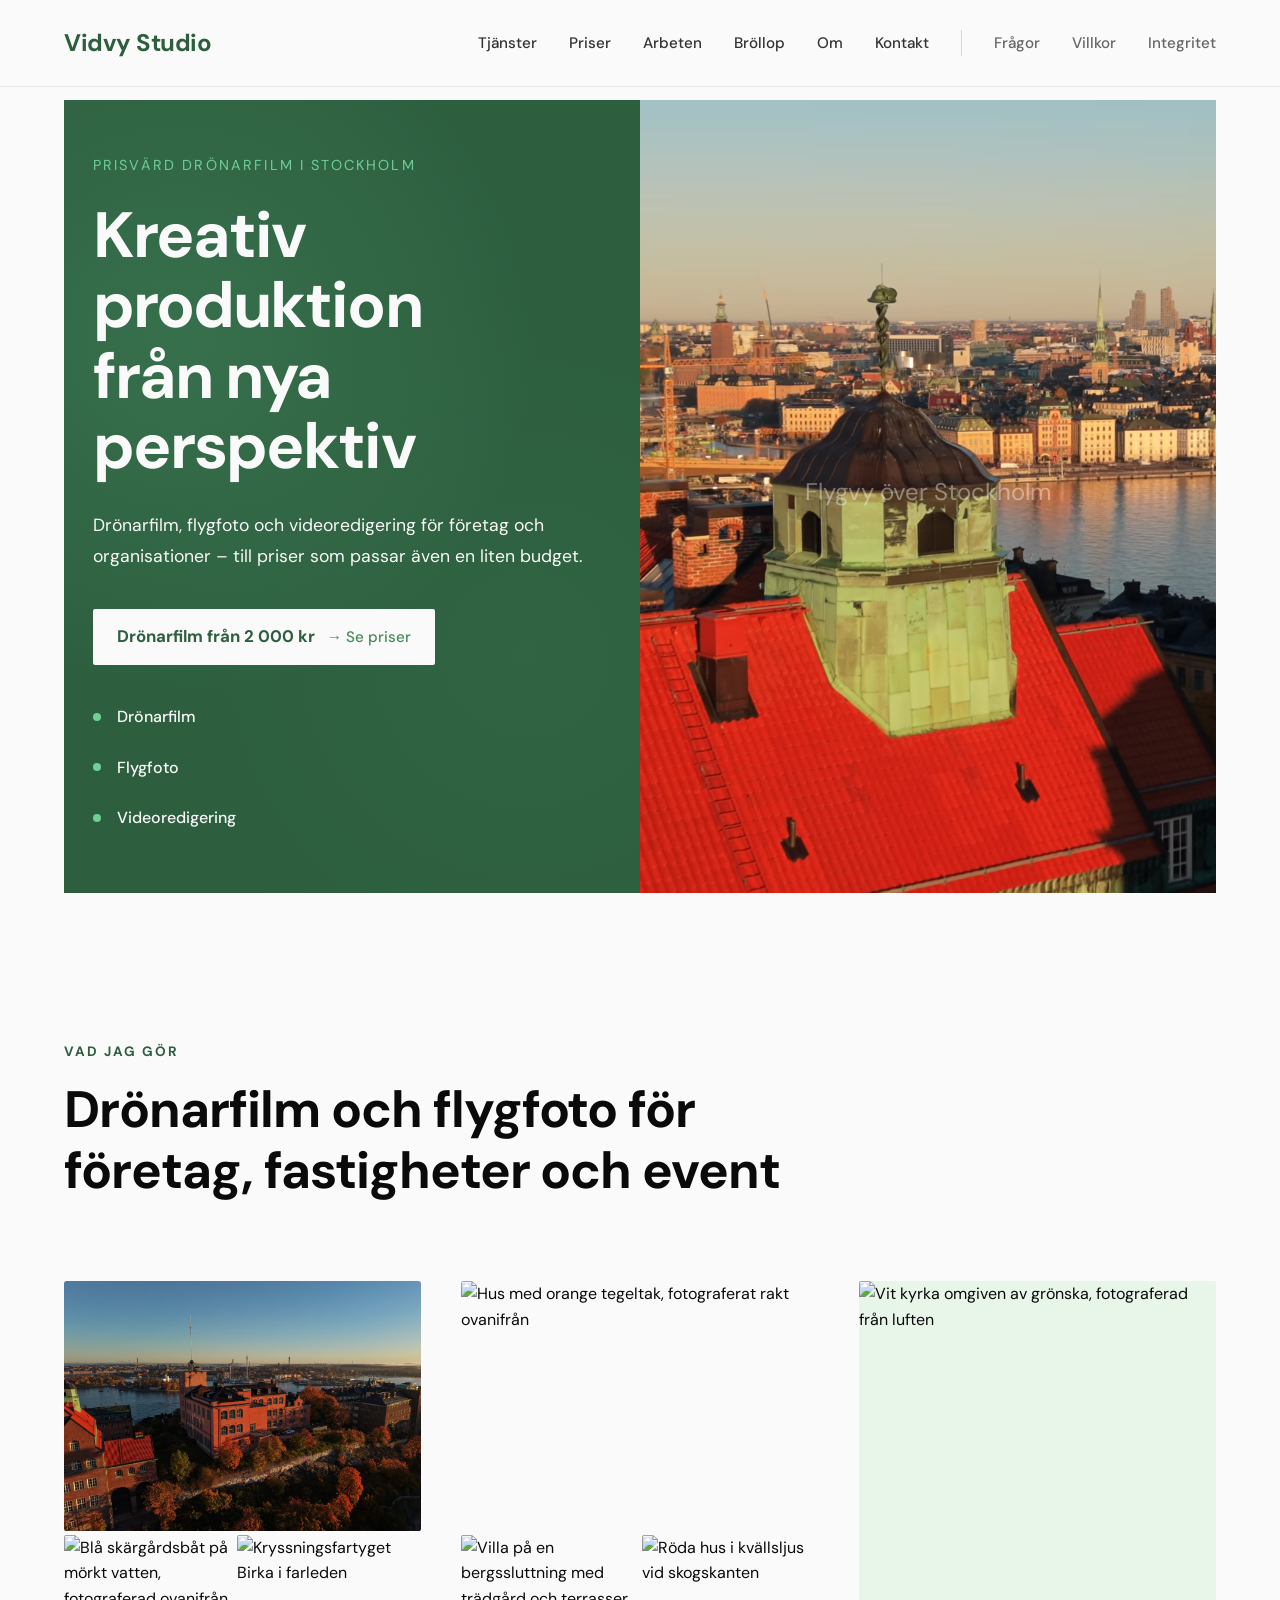
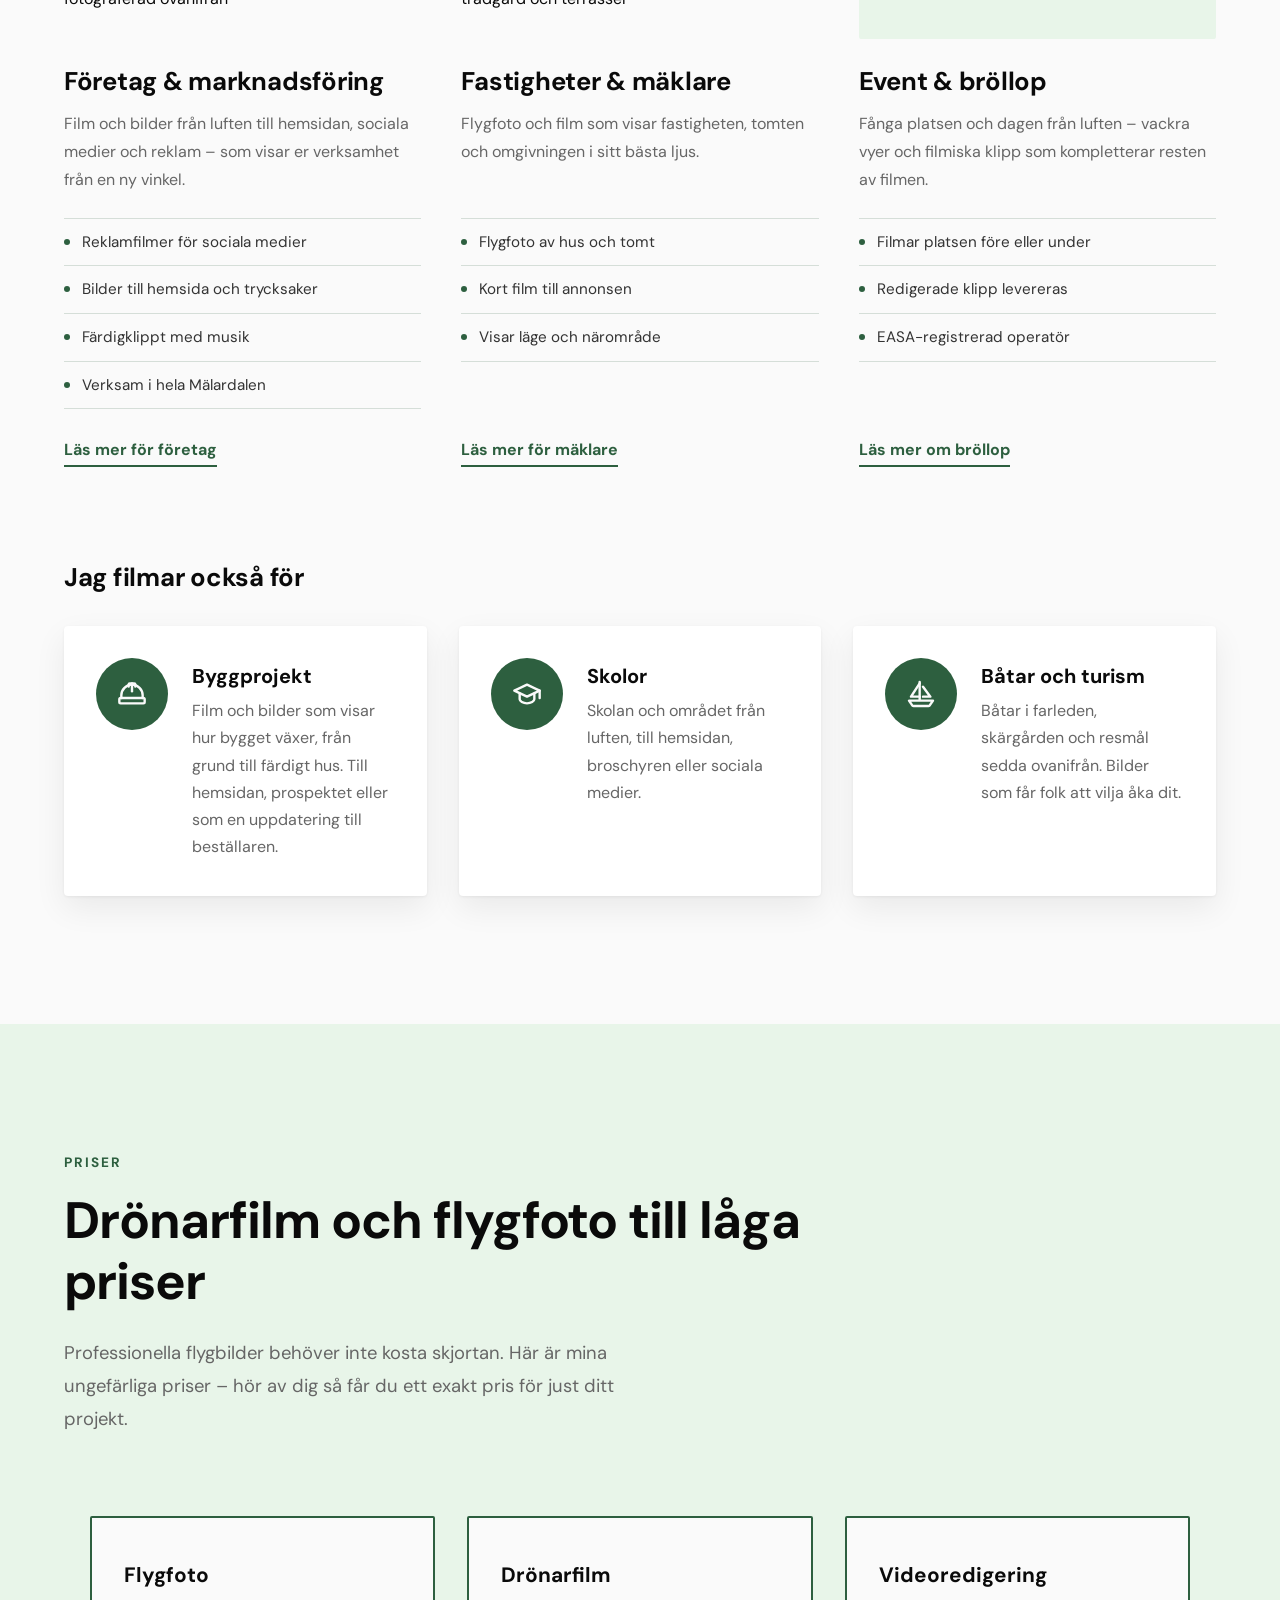
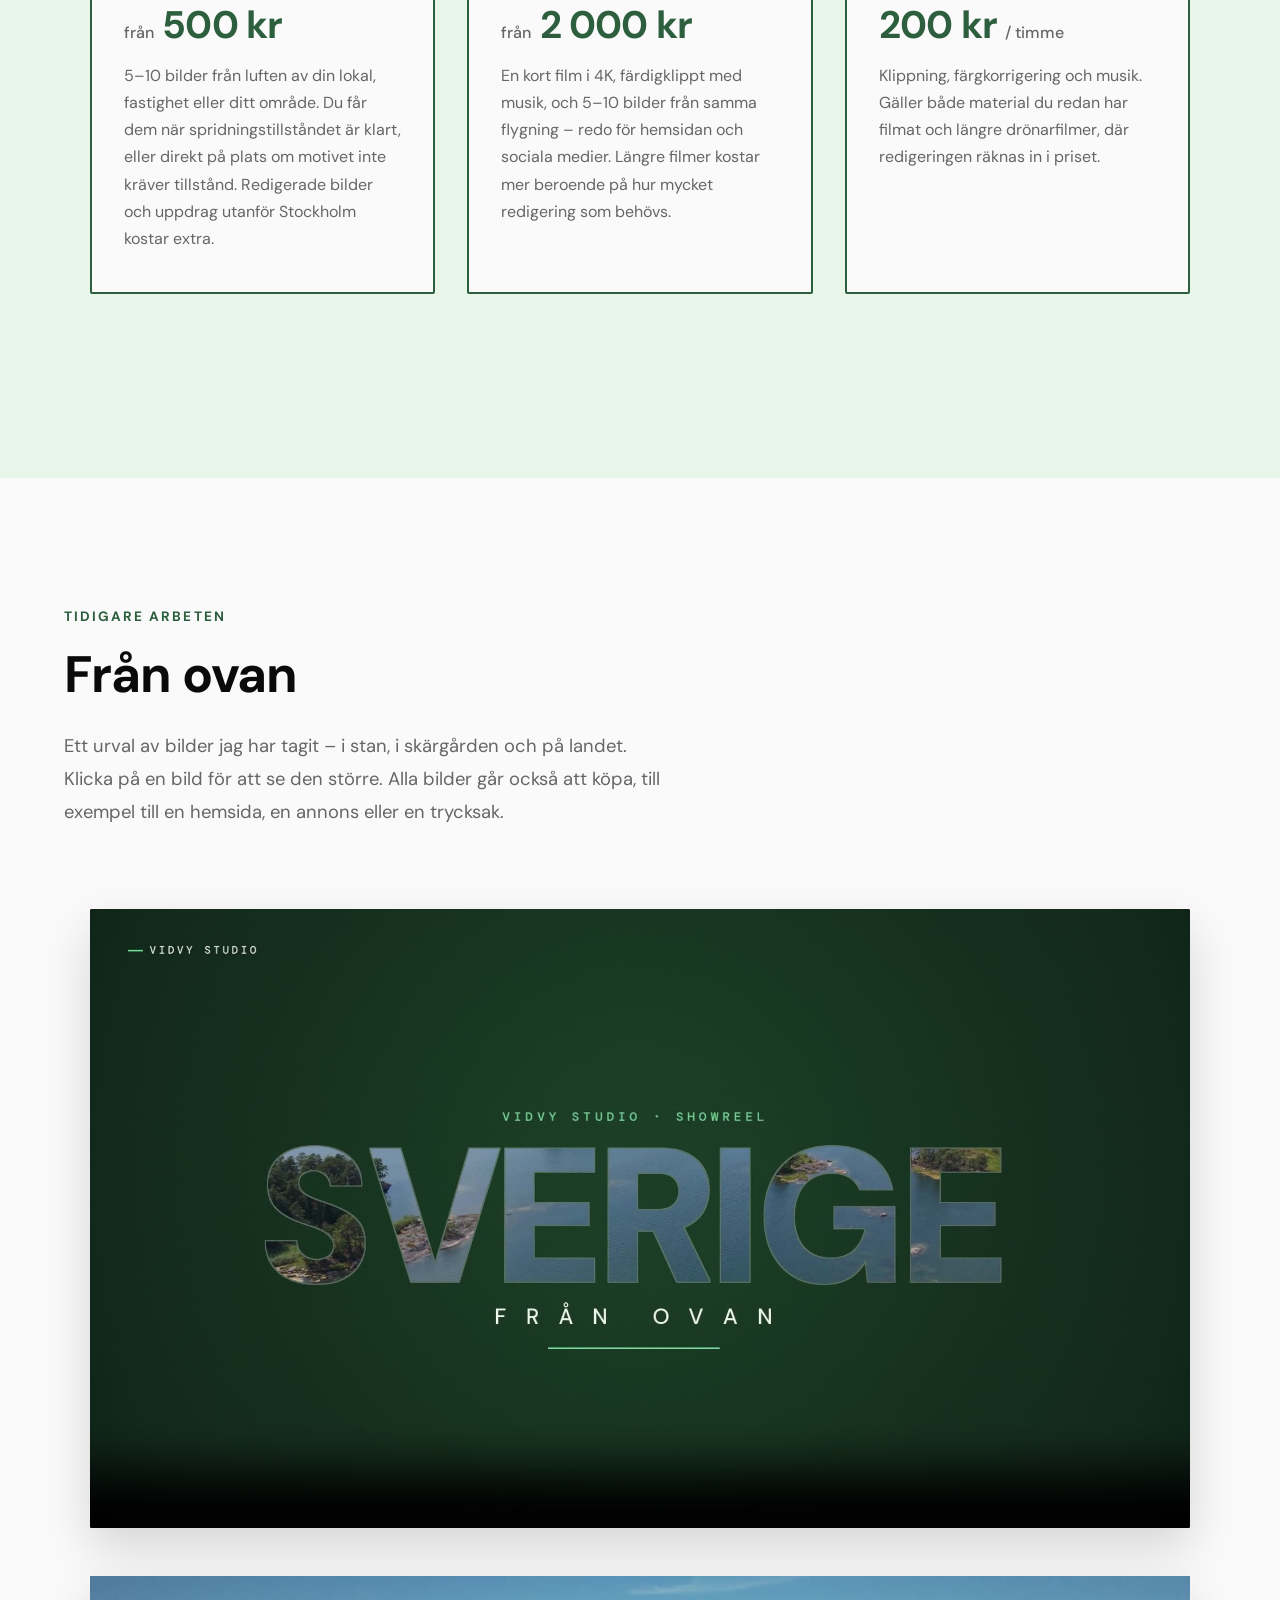
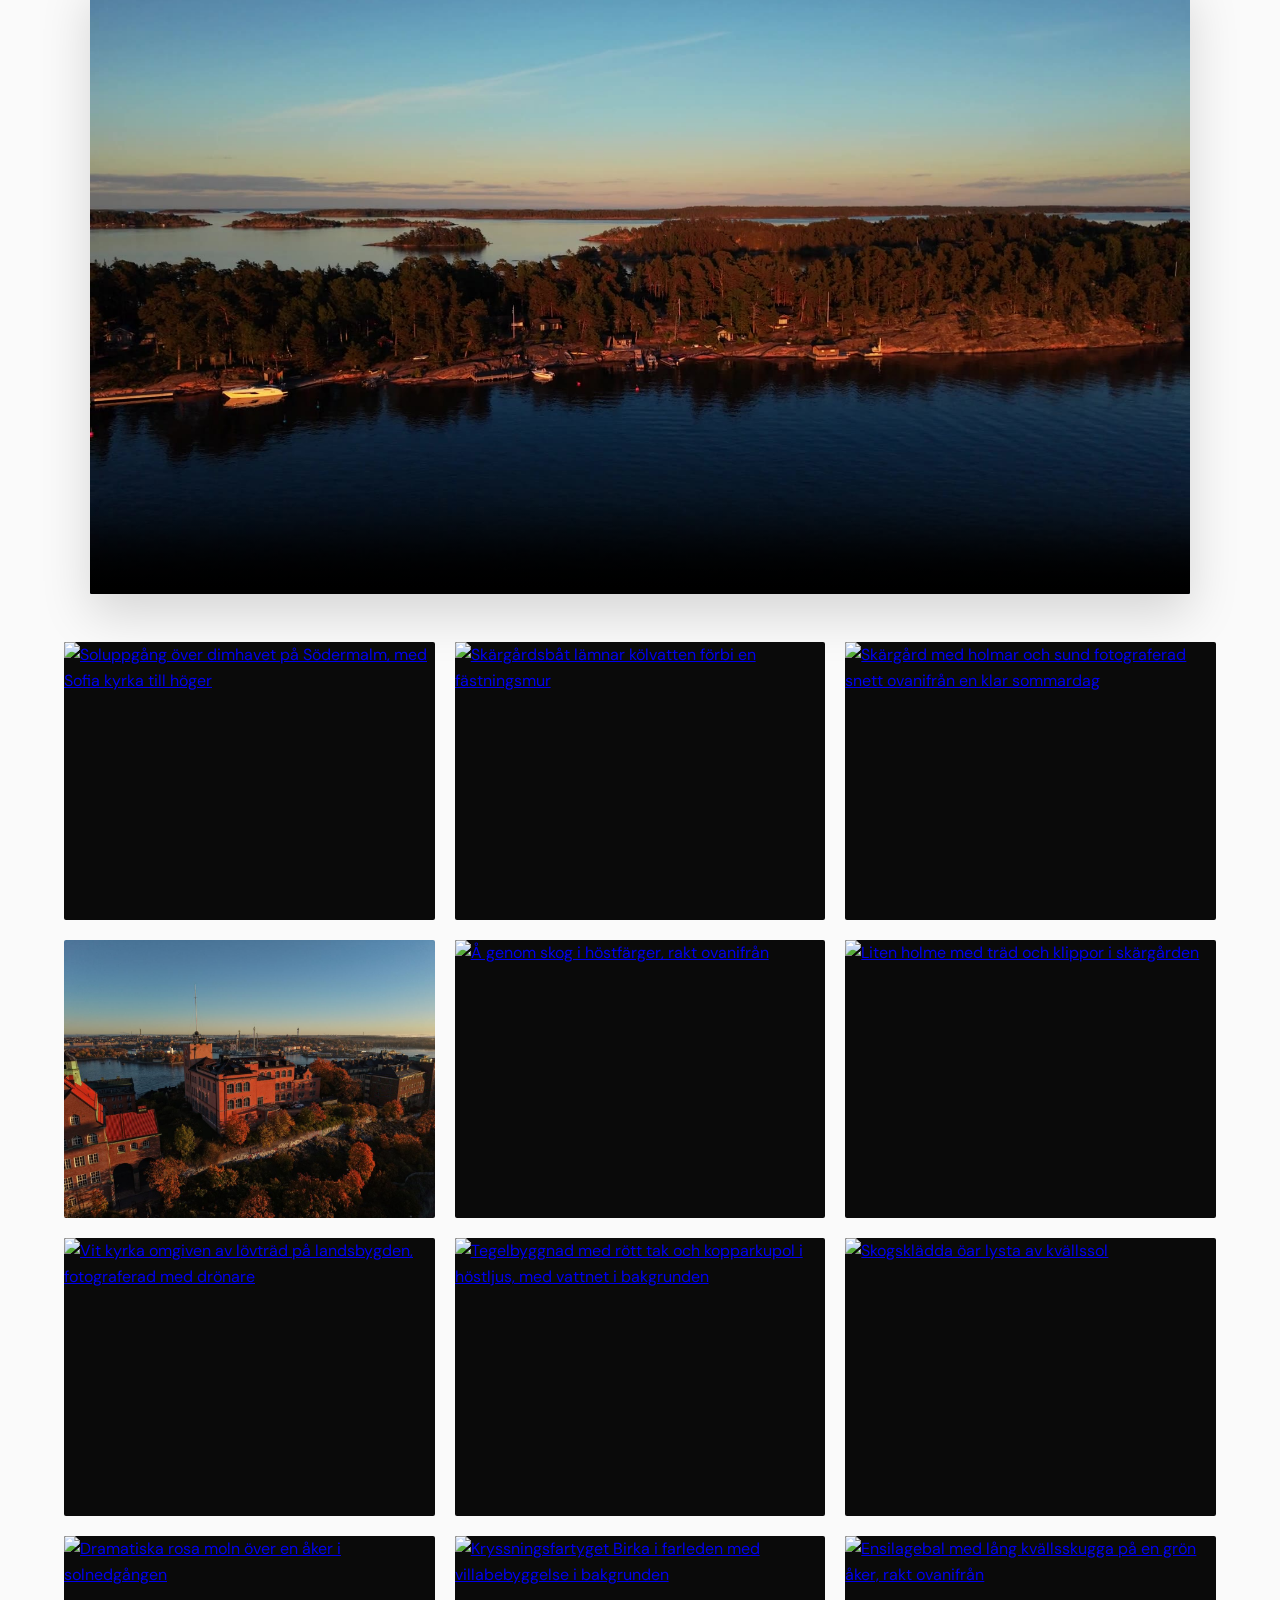
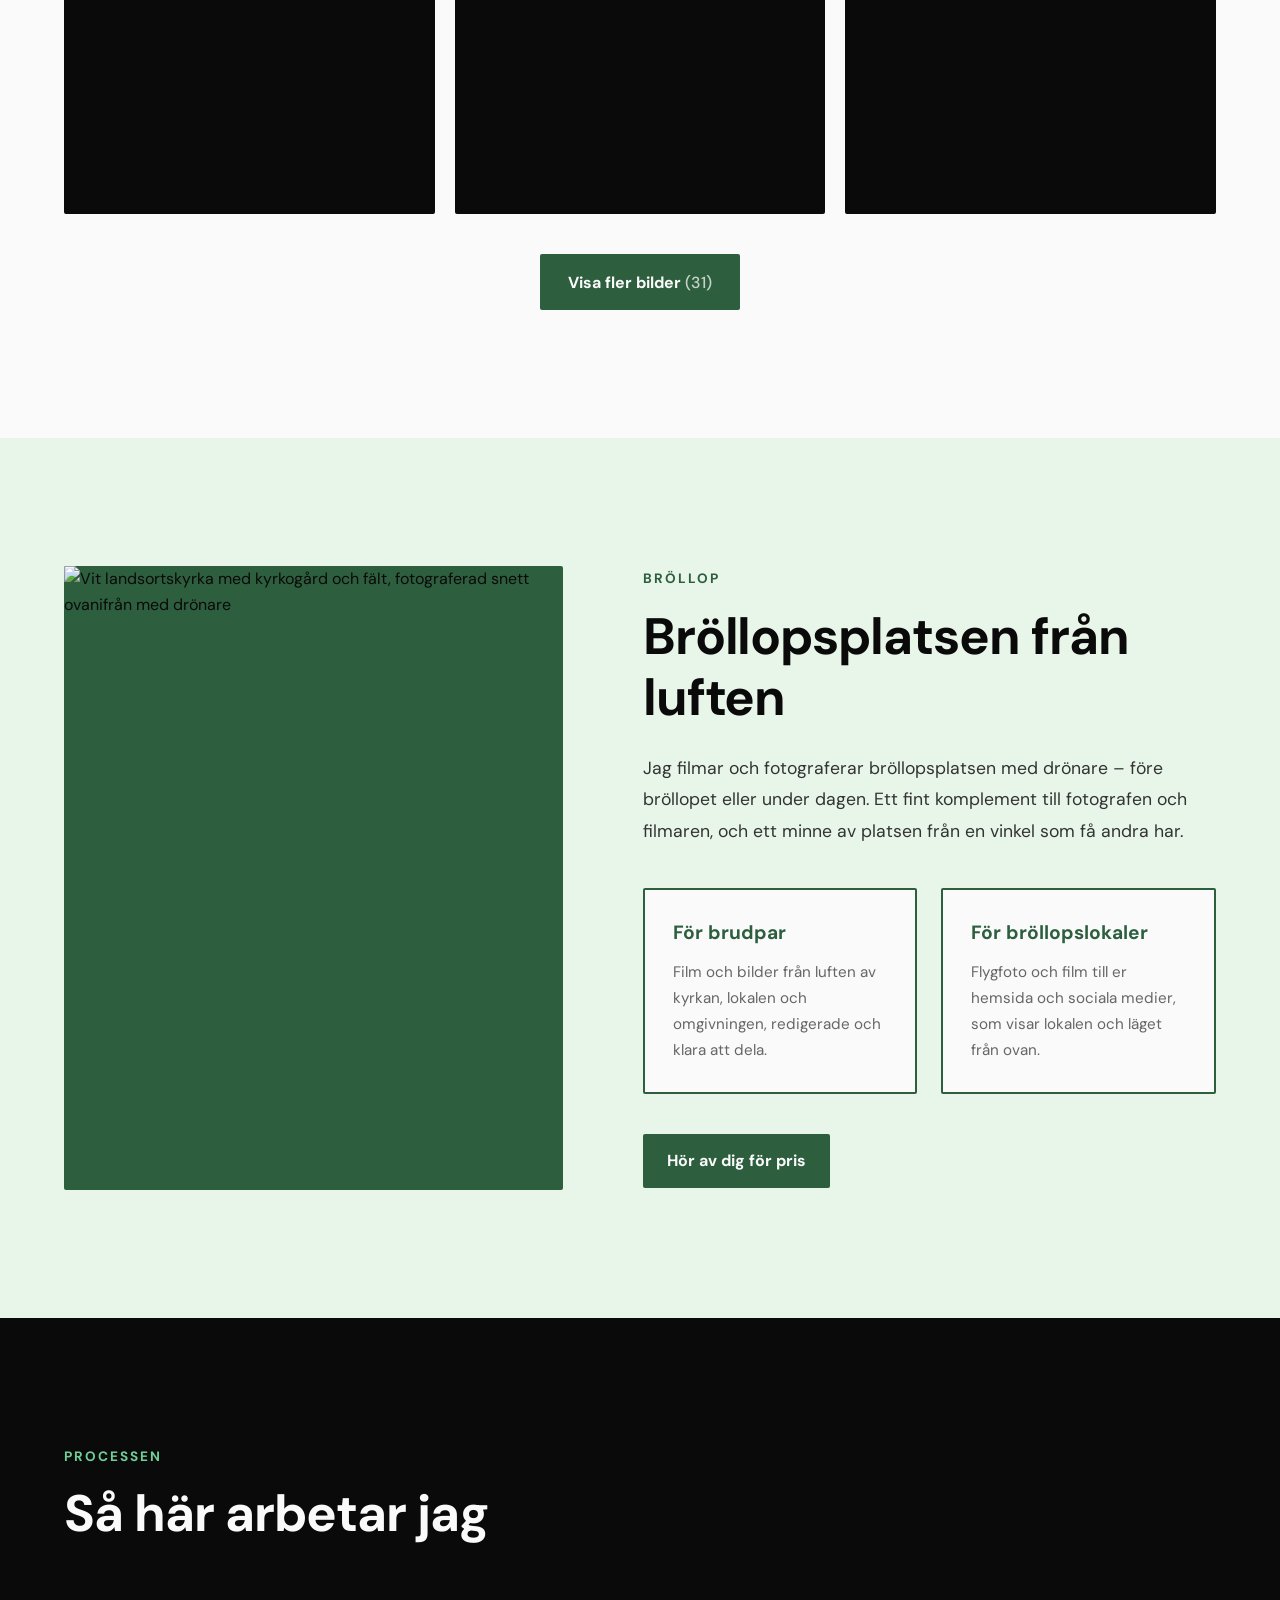
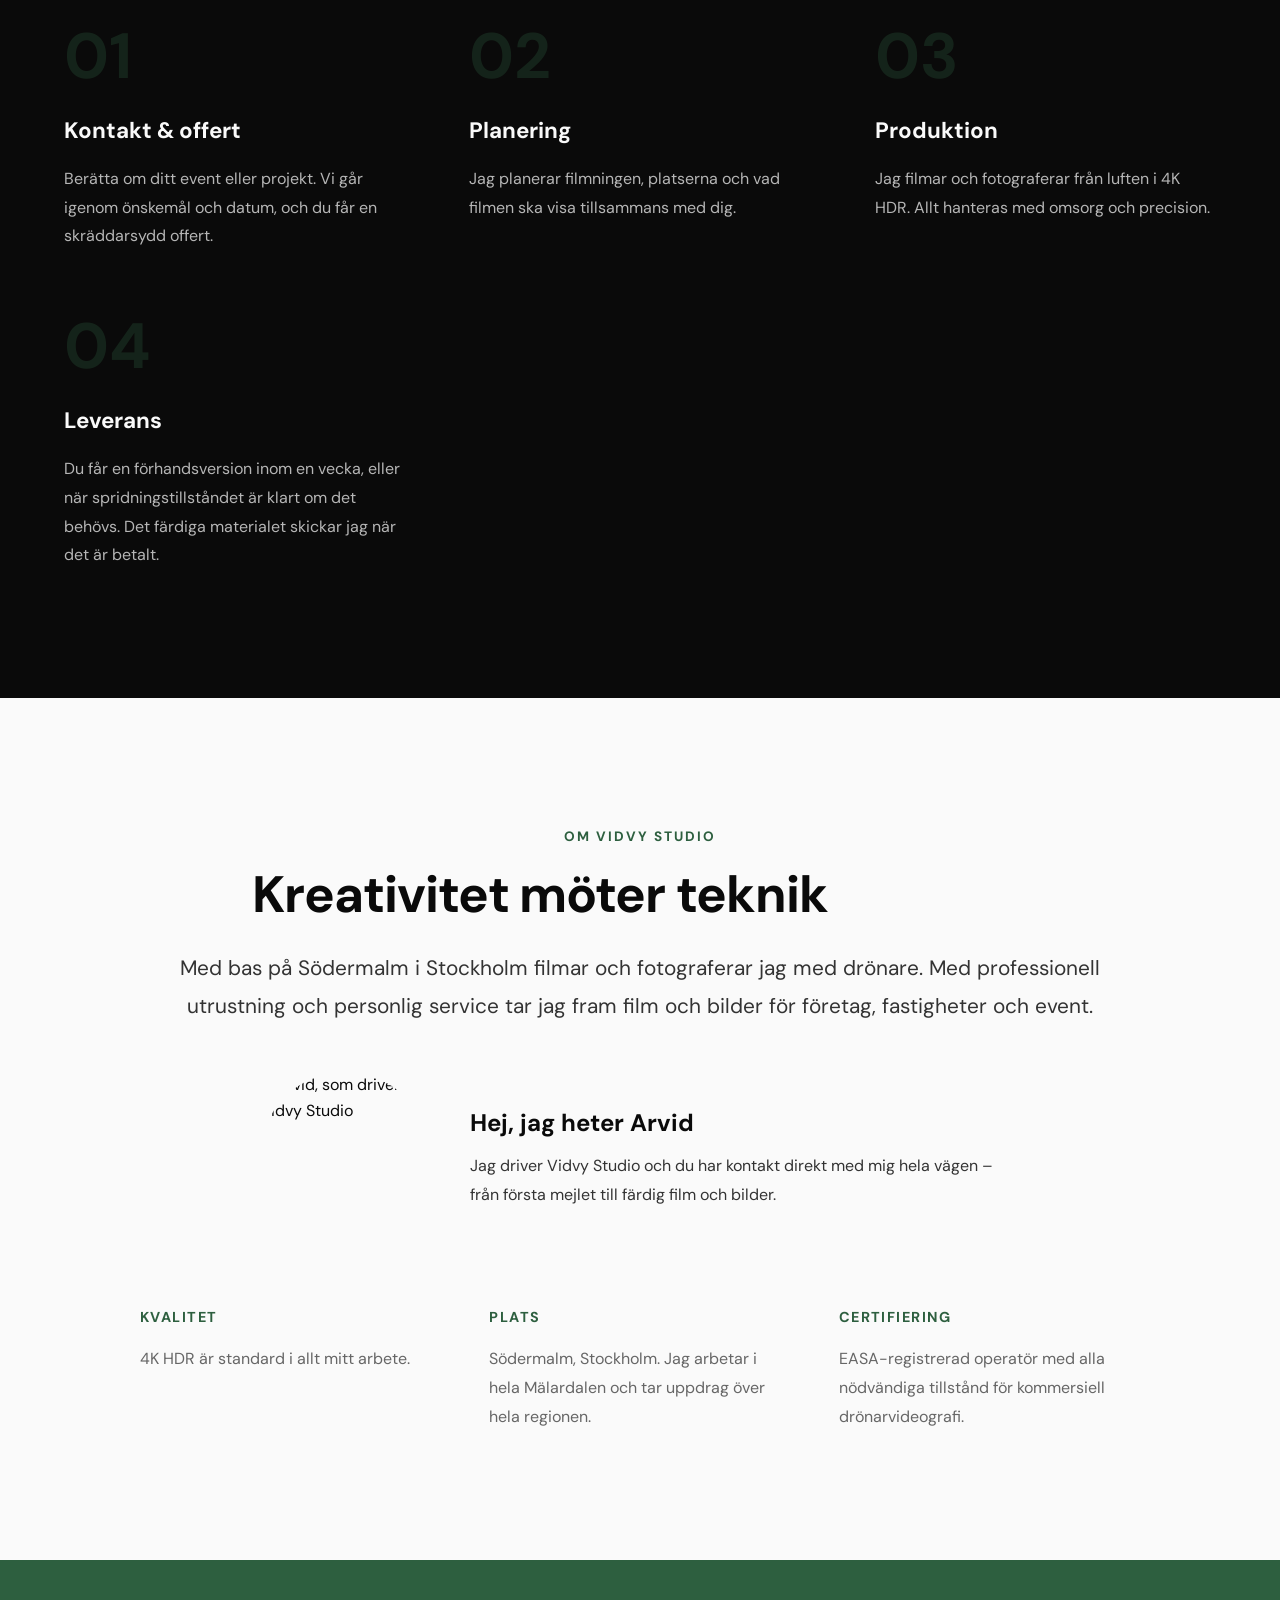
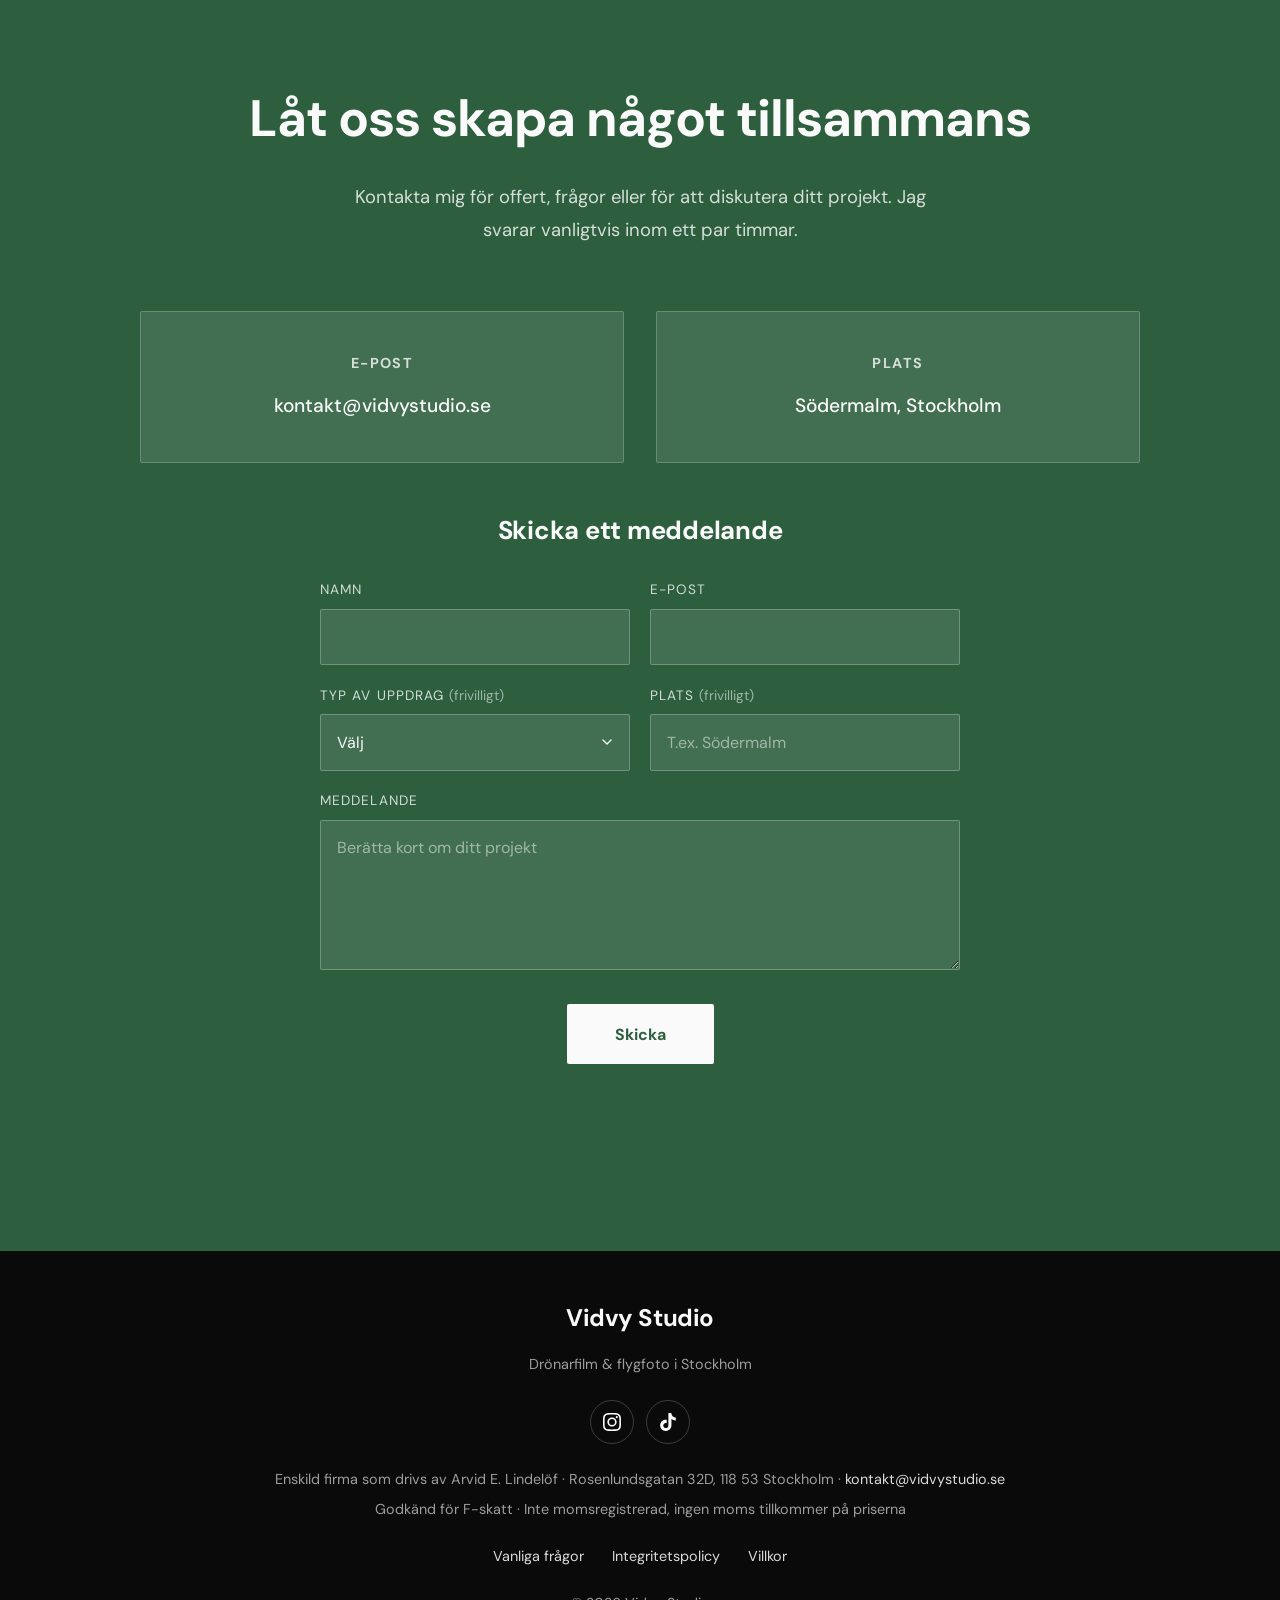
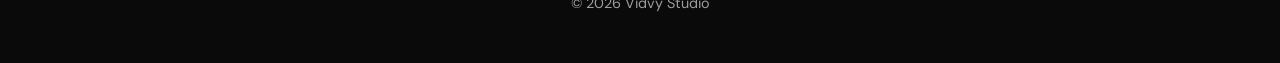
==== commit c4d31fc4: "Merge branch 'bildbank-och-omdomen' into forslag-malgrupp-och-fragor" ====
--- a/index.html
+++ b/index.html
@@ -48,1402 +48,7 @@
     </script>
     <link rel="preload" href="fonts/dm-sans-latin.woff2" as="font" type="font/woff2" crossorigin>
     <link rel="stylesheet" href="fonts/fonts.css">
-    <style>
-        :root {
-            --green: #2D5F3F;
-            --green-light: #4A8B5C;
-            --green-bright: #6FCF97;
-            --black: #0A0A0A;
-            --gray: #333333;
-            --gray-light: #666666;
-            --white: #FAFAFA;
-            --accent: #E8F5E9;
-        }
-
-        * {
-            margin: 0;
-            padding: 0;
-            box-sizing: border-box;
-        }
-
-        body {
-            font-family: 'DM Sans', sans-serif;
-            background: var(--white);
-            color: var(--black);
-            line-height: 1.6;
-            overflow-x: hidden;
-        }
-
-        /* Navigation */
-        nav {
-            position: fixed;
-            top: 0;
-            left: 0;
-            right: 0;
-            background: rgba(250, 250, 250, 0.9);
-            backdrop-filter: blur(20px);
-            padding: 1.5rem 5%;
-            z-index: 1000;
-            border-bottom: 1px solid rgba(45, 95, 63, 0.1);
-        }
-
-        nav .container {
-            max-width: 1400px;
-            margin: 0 auto;
-            display: flex;
-            justify-content: space-between;
-            align-items: center;
-        }
-
-        .logo {
-            font-size: 1.5rem;
-            font-weight: 700;
-            color: var(--green);
-            letter-spacing: -0.02em;
-        }
-
-        .nav-links {
-            display: flex;
-            gap: 2rem;
-            list-style: none;
-        }
-
-        .nav-links a {
-            color: var(--gray);
-            text-decoration: none;
-            font-weight: 500;
-            font-size: 0.95rem;
-            transition: color 0.3s;
-        }
-
-        .nav-links a:hover {
-            color: var(--green);
-        }
-
-        .nav-legal a {
-            color: var(--gray-light);
-        }
-
-        .nav-legal-first {
-            padding-left: 2rem;
-            border-left: 1px solid rgba(45, 95, 63, 0.2);
-        }
-
-        @media (max-width: 1180px) {
-            .nav-links {
-                gap: 1.5rem;
-            }
-
-            .nav-legal-first {
-                padding-left: 1.5rem;
-            }
-        }
-
-        /* Hero Section */
-        .hero {
-            margin-top: 80px;
-            padding: 1.25rem 5%;
-            min-height: calc(100vh - 80px);
-            min-height: calc(100svh - 80px);
-            display: grid;
-            grid-template-columns: 1fr 1fr;
-            position: relative;
-            overflow: hidden;
-        }
-
-        .hero-content {
-            background: var(--green);
-            color: var(--white);
-            padding: clamp(2rem, 6vh, 5rem) 5%;
-            display: flex;
-            flex-direction: column;
-            justify-content: center;
-            position: relative;
-        }
-
-        .hero-content::before {
-            content: '';
-            position: absolute;
-            top: 0;
-            left: 0;
-            right: 0;
-            bottom: 0;
-            background: 
-                radial-gradient(circle at 20% 30%, rgba(111, 207, 151, 0.15) 0%, transparent 50%),
-                radial-gradient(circle at 80% 70%, rgba(74, 139, 92, 0.1) 0%, transparent 50%);
-            pointer-events: none;
-        }
-
-        .hero-content > * {
-            position: relative;
-            z-index: 1;
-        }
-
-        .hero-eyebrow {
-            font-size: 0.9rem;
-            letter-spacing: 0.15em;
-            text-transform: uppercase;
-            color: var(--green-bright);
-            margin-bottom: 1.5rem;
-            opacity: 0;
-            animation: fadeInUp 0.8s ease forwards;
-        }
-
-        .hero h1 {
-            font-size: clamp(2.5rem, min(5vw, 8vh), 4.5rem);
-            line-height: 1.1;
-            margin-bottom: clamp(1rem, 3vh, 2rem);
-            font-weight: 700;
-            letter-spacing: -0.03em;
-            opacity: 0;
-            animation: fadeInUp 0.8s ease 0.2s forwards;
-        }
-
-        .hero-description {
-            font-size: 1.1rem;
-            line-height: 1.8;
-            max-width: 500px;
-            margin-bottom: clamp(1.5rem, 4vh, 3rem);
-            opacity: 0.9;
-            opacity: 0;
-            animation: fadeInUp 0.8s ease 0.4s forwards;
-        }
-
-        .hero-services {
-            display: flex;
-            flex-direction: column;
-            gap: clamp(0.25rem, 1vh, 1rem);
-            opacity: 0;
-            animation: fadeInUp 0.8s ease 0.6s forwards;
-        }
-
-        .hero-service-item {
-            display: flex;
-            align-items: center;
-            gap: 1rem;
-            padding: 0.5rem 0;
-        }
-
-        .hero-service-icon {
-            width: 8px;
-            height: 8px;
-            background: var(--green-bright);
-            border-radius: 50%;
-        }
-
-        .hero-service-text {
-            font-size: 1rem;
-            font-weight: 500;
-        }
-
-        .hero-image {
-            position: relative;
-            overflow: hidden;
-            background: var(--black);
-        }
-
-        .hero-image img {
-            position: absolute;
-            inset: 0;
-            width: 100%;
-            height: 100%;
-            object-fit: cover;
-            opacity: 0.85;
-            transition: transform 0.8s ease;
-        }
-
-        .hero-video {
-            position: absolute;
-            inset: 0;
-            width: 100%;
-            height: 100%;
-            object-fit: cover;
-            opacity: 0;
-            transition: opacity 0.8s ease;
-        }
-
-        .hero-video.is-playing {
-            opacity: 1;
-        }
-
-        @media (prefers-reduced-motion: reduce) {
-            .hero-video { display: none; }
-        }
-
-        .hero-image:hover img {
-            transform: scale(1.05);
-        }
-
-        .hero-image-placeholder {
-            position: absolute;
-            top: 50%;
-            left: 50%;
-            transform: translate(-50%, -50%);
-            text-align: center;
-            color: var(--white);
-            opacity: 0.4;
-            pointer-events: none;
-        }
-
-        .hero-image-placeholder .placeholder-text {
-            font-size: 1.5rem;
-            margin-bottom: 0.5rem;
-        }
-
-        @keyframes fadeInUp {
-            from {
-                opacity: 0;
-                transform: translateY(30px);
-            }
-            to {
-                opacity: 1;
-                transform: translateY(0);
-            }
-        }
-
-        /* Section Styling */
-        section {
-            padding: 8rem 5%;
-        }
-
-        .section-header {
-            max-width: 1400px;
-            margin: 0 auto 5rem;
-        }
-
-        .section-eyebrow {
-            font-size: 0.85rem;
-            letter-spacing: 0.15em;
-            text-transform: uppercase;
-            color: var(--green);
-            margin-bottom: 1rem;
-            font-weight: 600;
-        }
-
-        .section-title {
-            font-size: clamp(2rem, 4vw, 3.5rem);
-            line-height: 1.2;
-            margin-bottom: 1.5rem;
-            font-weight: 700;
-            letter-spacing: -0.02em;
-            max-width: 800px;
-        }
-
-        .section-description {
-            font-size: 1.15rem;
-            color: var(--gray-light);
-            max-width: 600px;
-            line-height: 1.8;
-        }
-
-        /* Services */
-        .services-grid {
-            max-width: 1400px;
-            margin: 0 auto;
-            display: grid;
-            grid-template-columns: repeat(3, 1fr);
-            gap: 2.5rem;
-        }
-
-        .service-card {
-            display: flex;
-            flex-direction: column;
-        }
-
-        @supports (grid-template-rows: subgrid) {
-            @media (min-width: 1001px) {
-                .services-grid {
-                    row-gap: 0;
-                }
-
-                .service-card {
-                    display: grid;
-                    grid-row: span 5;
-                    grid-template-rows: subgrid;
-                    row-gap: 0;
-                }
-            }
-        }
-
-        .service-media {
-            aspect-ratio: 1 / 1;
-            overflow: hidden;
-            border-radius: 2px;
-            background: var(--accent);
-            margin-bottom: 1.75rem;
-        }
-
-        .service-media img {
-            width: 100%;
-            height: 100%;
-            object-fit: cover;
-            display: block;
-        }
-
-        .service-media.combo {
-            display: grid;
-            grid-template-columns: 1fr 1fr;
-            grid-template-rows: 2.4fr 1fr;
-            gap: 4px;
-            background: transparent;
-        }
-
-        .service-media.combo img {
-            min-height: 0;
-            border-radius: 2px;
-        }
-
-        .service-media.combo img:first-child {
-            grid-column: 1 / span 2;
-        }
-
-        .service-card h3 {
-            font-size: 1.6rem;
-            line-height: 1.2;
-            letter-spacing: -0.01em;
-            margin-bottom: 0.75rem;
-            color: var(--black);
-            font-weight: 700;
-        }
-
-        .service-card p {
-            color: var(--gray-light);
-            line-height: 1.75;
-            margin-bottom: 1.5rem;
-            max-width: 42ch;
-        }
-
-        .service-features {
-            list-style: none;
-            border-top: 1px solid rgba(45, 95, 63, 0.18);
-            margin-bottom: 1.75rem;
-        }
-
-        .service-features li {
-            display: flex;
-            align-items: baseline;
-            gap: 0.75rem;
-            padding: 0.7rem 0;
-            border-bottom: 1px solid rgba(45, 95, 63, 0.18);
-            color: var(--gray);
-            font-size: 0.95rem;
-        }
-
-        .service-features li::before {
-            content: '';
-            flex: none;
-            width: 6px;
-            height: 6px;
-            border-radius: 50%;
-            background: var(--green);
-            transform: translateY(-2px);
-        }
-
-        .service-link {
-            margin-top: auto;
-            align-self: flex-start;
-            justify-self: start;
-            color: var(--green);
-            font-weight: 700;
-            text-decoration: none;
-            border-bottom: 2px solid currentColor;
-            padding-bottom: 2px;
-            transition: color 0.3s ease;
-        }
-
-        .service-link:hover {
-            color: var(--black);
-        }
-
-        .service-link:focus-visible {
-            outline: 2px solid var(--green);
-            outline-offset: 4px;
-        }
-
-        @media (max-width: 1000px) {
-            .services-grid {
-                grid-template-columns: 1fr;
-                gap: 3.5rem;
-                max-width: 900px;
-            }
-
-            .service-card {
-                display: grid;
-                grid-template-columns: minmax(0, 1fr) minmax(0, 1fr);
-                column-gap: 2.5rem;
-                align-items: start;
-            }
-
-            .service-media {
-                grid-row: 1 / span 5;
-                margin-bottom: 0;
-            }
-        }
-
-        @media (max-width: 640px) {
-            .service-card {
-                display: flex;
-                align-items: stretch;
-            }
-
-            .service-media {
-                margin-bottom: 1.5rem;
-            }
-        }
-
-
-        /* Fler grupper */
-        .also-for {
-            max-width: 1400px;
-            margin: 6rem auto 0;
-        }
-
-        .also-title {
-            font-size: 1.6rem;
-            line-height: 1.2;
-            letter-spacing: -0.01em;
-            font-weight: 700;
-            margin-bottom: 2rem;
-        }
-
-        .also-grid {
-            display: grid;
-            grid-template-columns: repeat(3, 1fr);
-            gap: 2rem;
-        }
-
-        .also-card {
-            display: flex;
-            align-items: flex-start;
-            gap: 1.5rem;
-            background: #fff;
-            border-radius: 4px;
-            padding: 2rem 2rem 2.25rem;
-            box-shadow: 0 1px 3px rgba(10, 10, 10, 0.06), 0 12px 32px rgba(10, 10, 10, 0.07);
-        }
-
-        .also-icon {
-            flex: none;
-            width: 72px;
-            height: 72px;
-            border-radius: 50%;
-            background: var(--green);
-            color: var(--white);
-            display: grid;
-            place-items: center;
-        }
-
-        .also-icon svg {
-            width: 32px;
-            height: 32px;
-        }
-
-        .also-card h4 {
-            font-size: 1.25rem;
-            line-height: 1.3;
-            margin: 0.35rem 0 0.5rem;
-            color: var(--black);
-            font-weight: 700;
-        }
-
-        .also-card p {
-            color: var(--gray-light);
-            line-height: 1.7;
-        }
-
-        @media (max-width: 1000px) {
-            .also-for {
-                max-width: 900px;
-                margin-top: 4.5rem;
-            }
-
-            .also-grid {
-                grid-template-columns: 1fr;
-                gap: 1.25rem;
-            }
-        }
-
-        @media (max-width: 480px) {
-            .also-card {
-                padding: 1.5rem;
-                gap: 1.1rem;
-            }
-
-            .also-icon {
-                width: 56px;
-                height: 56px;
-            }
-
-            .also-icon svg {
-                width: 26px;
-                height: 26px;
-            }
-        }
-
-        /* Process Section */
-        .process-section {
-            background: var(--black);
-            color: var(--white);
-        }
-
-        .process-steps {
-            max-width: 1400px;
-            margin: 0 auto;
-            display: grid;
-            grid-template-columns: repeat(auto-fit, minmax(280px, 1fr));
-            gap: 4rem;
-        }
-
-        .process-step {
-            position: relative;
-        }
-
-        .step-number {
-            font-size: 4rem;
-            font-weight: 700;
-            color: var(--green);
-            line-height: 1;
-            margin-bottom: 1.5rem;
-            opacity: 0.3;
-        }
-
-        .process-step h4 {
-            font-size: 1.4rem;
-            margin-bottom: 1rem;
-            font-weight: 700;
-        }
-
-        .process-step p {
-            color: rgba(255, 255, 255, 0.7);
-            line-height: 1.8;
-        }
-
-        /* About Section */
-        .about-content {
-            max-width: 1000px;
-            margin: 0 auto;
-            text-align: center;
-        }
-
-        .about-intro {
-            font-size: 1.3rem;
-            line-height: 1.8;
-            margin-bottom: 3rem;
-            color: var(--gray);
-        }
-
-        .about-person {
-            display: flex;
-            align-items: center;
-            gap: 2.5rem;
-            max-width: 760px;
-            margin: 0 auto 3rem;
-            text-align: left;
-        }
-
-        .about-person img {
-            width: 170px;
-            height: 170px;
-            flex-shrink: 0;
-            border-radius: 50%;
-            object-fit: cover;
-        }
-
-        .about-person h3 {
-            font-size: 1.5rem;
-            margin-bottom: 0.6rem;
-        }
-
-        .about-person p {
-            color: var(--gray);
-            line-height: 1.8;
-        }
-
-        @media (max-width: 640px) {
-            .about-person {
-                flex-direction: column;
-                text-align: center;
-                gap: 1.5rem;
-            }
-        }
-
-        .about-details {
-            display: grid;
-            grid-template-columns: repeat(auto-fit, minmax(250px, 1fr));
-            gap: 3rem;
-            margin-top: 4rem;
-        }
-
-        .about-detail {
-            text-align: left;
-        }
-
-        .about-detail h4 {
-            font-size: 0.9rem;
-            letter-spacing: 0.1em;
-            text-transform: uppercase;
-            color: var(--green);
-            margin-bottom: 1rem;
-            font-weight: 600;
-        }
-
-        .about-detail p {
-            color: var(--gray-light);
-            line-height: 1.8;
-        }
-
-        /* Contact Section */
-        .contact-section {
-            background: var(--green);
-            color: var(--white);
-        }
-
-        .contact-content {
-            max-width: 1000px;
-            margin: 0 auto;
-            text-align: center;
-        }
-
-        .contact-content .section-title {
-            color: var(--white);
-            margin: 0 auto 2rem;
-        }
-
-        .contact-content .section-description {
-            color: rgba(255, 255, 255, 0.8);
-            margin: 0 auto 4rem;
-        }
-
-        .contact-methods {
-            display: grid;
-            grid-template-columns: repeat(auto-fit, minmax(280px, 1fr));
-            gap: 2rem;
-            margin-bottom: 3rem;
-        }
-
-        .contact-method {
-            background: rgba(255, 255, 255, 0.1);
-            padding: 2.5rem;
-            border-radius: 2px;
-            border: 1px solid rgba(255, 255, 255, 0.2);
-            transition: all 0.3s ease;
-        }
-
-        .contact-method:hover {
-            background: rgba(255, 255, 255, 0.15);
-            transform: translateY(-3px);
-        }
-
-        .contact-method h4 {
-            font-size: 0.9rem;
-            letter-spacing: 0.1em;
-            text-transform: uppercase;
-            margin-bottom: 1rem;
-            opacity: 0.8;
-        }
-
-        .contact-method a {
-            color: var(--white);
-            text-decoration: none;
-            font-size: 1.2rem;
-            font-weight: 500;
-            word-break: break-word;
-        }
-
-        .cta-button {
-            display: inline-block;
-            background: var(--white);
-            color: var(--green);
-            padding: 1.2rem 3rem;
-            border-radius: 2px;
-            text-decoration: none;
-            font-weight: 600;
-            font-size: 1rem;
-            transition: all 0.3s ease;
-            margin-top: 2rem;
-        }
-
-        .cta-button:hover {
-            background: var(--accent);
-            transform: translateY(-2px);
-            box-shadow: 0 10px 30px rgba(0, 0, 0, 0.2);
-        }
-
-        /* Contact form */
-        .contact-form {
-            max-width: 640px;
-            margin: 0 auto 1rem;
-            text-align: left;
-            display: grid;
-            gap: 1.2rem;
-        }
-
-        .contact-form h3 {
-            font-weight: 700;
-            font-size: 1.6rem;
-            letter-spacing: -0.01em;
-            text-align: center;
-            margin-bottom: 0.5rem;
-        }
-
-        .form-row {
-            display: grid;
-            grid-template-columns: 1fr 1fr;
-            gap: 1.2rem;
-        }
-
-        .form-field label {
-            display: block;
-            font-size: 0.85rem;
-            letter-spacing: 0.08em;
-            text-transform: uppercase;
-            opacity: 0.8;
-            margin-bottom: 0.5rem;
-        }
-
-        .form-optional {
-            text-transform: none;
-            letter-spacing: 0;
-            opacity: 0.7;
-            margin-left: 0.3rem;
-        }
-
-        .form-field input,
-        .form-field select,
-        .form-field textarea {
-            width: 100%;
-            background: rgba(255, 255, 255, 0.1);
-            border: 1px solid rgba(255, 255, 255, 0.25);
-            border-radius: 2px;
-            padding: 0.9rem 1rem;
-            color: var(--white);
-            font: inherit;
-            font-size: 1rem;
-        }
-
-        .form-field textarea {
-            min-height: 150px;
-            resize: vertical;
-        }
-
-        .form-field select {
-            appearance: none;
-            -webkit-appearance: none;
-            cursor: pointer;
-            padding-right: 2.5rem;
-            background-image: url("data:image/svg+xml,%3Csvg xmlns='http://www.w3.org/2000/svg' viewBox='0 0 24 24' fill='none' stroke='%23FAFAFA' stroke-width='2' stroke-linecap='round' stroke-linejoin='round'%3E%3Cpath d='m6 9 6 6 6-6'/%3E%3C/svg%3E");
-            background-repeat: no-repeat;
-            background-position: right 0.9rem center;
-            background-size: 16px;
-        }
-
-        .form-field select option {
-            color: var(--black);
-            background: var(--white);
-        }
-
-        .form-picked {
-            display: flex;
-            align-items: center;
-            gap: 1rem;
-            padding: 0.6rem;
-            background: rgba(255, 255, 255, 0.1);
-            border: 1px solid rgba(255, 255, 255, 0.25);
-            border-radius: 2px;
-        }
-
-        .form-picked[hidden] {
-            display: none;
-        }
-
-        .form-picked img {
-            width: 84px;
-            height: 63px;
-            object-fit: cover;
-            flex-shrink: 0;
-        }
-
-        .form-picked p {
-            flex: 1;
-            font-size: 0.95rem;
-            line-height: 1.45;
-        }
-
-        .form-picked small {
-            display: block;
-            font-size: 0.8rem;
-            letter-spacing: 0.08em;
-            text-transform: uppercase;
-            opacity: 0.7;
-        }
-
-        .form-picked button {
-            background: none;
-            border: none;
-            color: var(--white);
-            font-size: 1.5rem;
-            line-height: 1;
-            padding: 0.25rem 0.6rem;
-            cursor: pointer;
-            opacity: 0.7;
-        }
-
-        .form-picked button:hover {
-            opacity: 1;
-        }
-
-        .form-field input::placeholder,
-        .form-field textarea::placeholder {
-            color: rgba(255, 255, 255, 0.5);
-        }
-
-        .form-field input:focus,
-        .form-field select:focus,
-        .form-field textarea:focus {
-            outline: none;
-            border-color: var(--white);
-            background: rgba(255, 255, 255, 0.15);
-        }
-
-        .contact-form .cta-button {
-            border: none;
-            cursor: pointer;
-            font-family: inherit;
-            justify-self: center;
-            margin-top: 0.5rem;
-        }
-
-        .contact-form .cta-button:disabled {
-            opacity: 0.6;
-            cursor: wait;
-        }
-
-        .form-status {
-            text-align: center;
-            min-height: 1.5em;
-            font-weight: 500;
-        }
-
-        .form-honeypot {
-            display: none;
-        }
-
-        @media (max-width: 640px) {
-            .form-row {
-                grid-template-columns: 1fr;
-            }
-        }
-
-        /* Footer */
-        footer {
-            background: var(--black);
-            color: rgba(255, 255, 255, 0.6);
-            padding: 3rem 5%;
-            text-align: center;
-            font-size: 0.9rem;
-        }
-
-        footer .logo {
-            color: var(--white);
-            margin-bottom: 1rem;
-        }
-
-        footer p + p {
-            margin-top: 0.4rem;
-        }
-
-        .footer-info {
-            margin-top: 1.5rem;
-        }
-
-        .footer-info span {
-            white-space: nowrap;
-        }
-
-        footer a {
-            color: rgba(255, 255, 255, 0.85);
-            text-decoration: none;
-        }
-
-        footer a:hover {
-            color: var(--white);
-            text-decoration: underline;
-        }
-
-        .footer-social {
-            list-style: none;
-            display: flex;
-            justify-content: center;
-            gap: 0.75rem;
-            margin: 1.5rem 0 0;
-            padding: 0;
-        }
-
-        .footer-social a {
-            display: grid;
-            place-items: center;
-            width: 44px;
-            height: 44px;
-            border-radius: 50%;
-            border: 1px solid rgba(255, 255, 255, 0.2);
-            color: var(--white);
-            transition: background 0.2s ease, border-color 0.2s ease, color 0.2s ease;
-        }
-
-        .footer-social a:hover {
-            background: var(--green-bright);
-            border-color: var(--green-bright);
-            color: var(--black);
-            text-decoration: none;
-        }
-
-        .footer-social a:focus-visible {
-            outline: 2px solid var(--green-bright);
-            outline-offset: 3px;
-        }
-
-        .footer-social svg {
-            width: 18px;
-            height: 18px;
-            fill: currentColor;
-        }
-
-        .footer-links {
-            list-style: none;
-            display: flex;
-            flex-wrap: wrap;
-            justify-content: center;
-            gap: 0.5rem 1.75rem;
-            margin: 1.5rem 0;
-        }
-
-        /* Hero price link */
-        .hero-price {
-            display: inline-flex;
-            align-items: baseline;
-            gap: 0.75rem;
-            align-self: flex-start;
-            background: var(--white);
-            color: var(--green);
-            padding: 0.9rem 1.5rem;
-            border-radius: 2px;
-            text-decoration: none;
-            font-weight: 700;
-            font-size: 1.05rem;
-            margin-bottom: clamp(1.25rem, 3.5vh, 2.5rem);
-            opacity: 0;
-            animation: fadeInUp 0.8s ease 0.5s forwards;
-            transition: transform 0.3s ease, box-shadow 0.3s ease;
-        }
-
-        .hero-price span {
-            font-weight: 500;
-            font-size: 0.95rem;
-            color: var(--green-light);
-        }
-
-        .hero-price:hover {
-            transform: translateY(-2px);
-            box-shadow: 0 10px 30px rgba(0, 0, 0, 0.2);
-        }
-
-        /* Bröllop */
-        .wedding-section {
-            background: var(--accent);
-        }
-
-        .wedding-content {
-            max-width: 1400px;
-            margin: 0 auto;
-            display: grid;
-            grid-template-columns: 1fr 1.15fr;
-            gap: 5rem;
-            align-items: center;
-        }
-
-        .wedding-image {
-            aspect-ratio: 4/5;
-            overflow: hidden;
-            border-radius: 2px;
-            background: var(--green);
-        }
-
-        .wedding-image img {
-            width: 100%;
-            height: 100%;
-            object-fit: cover;
-            object-position: center 65%;
-            display: block;
-        }
-
-        .wedding-details > p {
-            font-size: 1.1rem;
-            color: var(--gray);
-            line-height: 1.8;
-            margin-bottom: 2.5rem;
-            max-width: 620px;
-        }
-
-        .wedding-offers {
-            display: grid;
-            grid-template-columns: 1fr 1fr;
-            gap: 1.5rem;
-            margin-bottom: 2.5rem;
-        }
-
-        .wedding-offer {
-            background: var(--white);
-            border: 2px solid var(--green);
-            border-radius: 2px;
-            padding: 1.75rem;
-        }
-
-        .wedding-offer h3 {
-            font-size: 1.2rem;
-            color: var(--green);
-            margin-bottom: 0.75rem;
-            font-weight: 700;
-        }
-
-        .wedding-offer p {
-            font-size: 0.95rem;
-            color: var(--gray-light);
-            line-height: 1.7;
-        }
-
-        .wedding-cta {
-            display: inline-block;
-            background: var(--green);
-            color: var(--white);
-            padding: 0.9rem 1.5rem;
-            border-radius: 2px;
-            text-decoration: none;
-            font-weight: 700;
-            transition: transform 0.3s ease, box-shadow 0.3s ease;
-        }
-
-        .wedding-cta:hover {
-            transform: translateY(-2px);
-            box-shadow: 0 10px 30px rgba(0, 0, 0, 0.15);
-        }
-
-        @media (max-width: 968px) {
-            .wedding-content {
-                grid-template-columns: 1fr;
-                gap: 3rem;
-            }
-
-            .wedding-image {
-                aspect-ratio: 4/3;
-            }
-        }
-
-        @media (max-width: 640px) {
-            .wedding-offers {
-                grid-template-columns: 1fr;
-            }
-        }
-
-        /* Pricing */
-        .pricing-section {
-            background: var(--accent);
-        }
-
-        .pricing-grid {
-            max-width: 1100px;
-            margin: 0 auto;
-            display: grid;
-            grid-template-columns: repeat(auto-fit, minmax(260px, 1fr));
-            gap: 2rem;
-        }
-
-        .pricing-note {
-            max-width: 1100px;
-            margin: 2rem auto 0;
-            color: var(--gray-light);
-            font-size: 0.95rem;
-        }
-
-        .pricing-note a {
-            color: var(--green);
-            font-weight: 500;
-        }
-
-        .price-card {
-            background: var(--white);
-            border: 2px solid var(--green);
-            border-radius: 2px;
-            padding: 2.5rem 2rem;
-            position: relative;
-        }
-
-
-
-        .price-card h3 {
-            font-size: 1.3rem;
-            margin-bottom: 0.75rem;
-        }
-
-        .price {
-            font-size: 2.4rem;
-            font-weight: 700;
-            color: var(--green);
-            line-height: 1.1;
-            margin-bottom: 1rem;
-            letter-spacing: -0.02em;
-        }
-
-        .price .from {
-            font-size: 1rem;
-            font-weight: 500;
-            color: var(--gray-light);
-            letter-spacing: 0;
-        }
-
-        .price-card p {
-            color: var(--gray-light);
-            line-height: 1.7;
-        }
-
-        /* Portfolio */
-        .showreel {
-            max-width: 1100px;
-            margin: 0 auto 3rem;
-        }
-
-        .showreel video {
-            display: block;
-            width: 100%;
-            height: auto;
-            aspect-ratio: 16 / 9;
-            background: var(--black);
-            border-radius: 2px;
-            box-shadow: 0 20px 50px rgba(0, 0, 0, 0.15);
-        }
-
-        .portfolio-section {
-            background: var(--white);
-        }
-
-        .portfolio-grid {
-            max-width: 1400px;
-            margin: 0 auto;
-            display: grid;
-            grid-template-columns: repeat(auto-fill, minmax(300px, 1fr));
-            gap: 1.25rem;
-        }
-
-        .portfolio-item.is-hidden {
-            display: none;
-        }
-
-        .portfolio-more {
-            text-align: center;
-            margin-top: 2.5rem;
-        }
-
-        .portfolio-more button {
-            font: inherit;
-            font-weight: 700;
-            font-size: 1rem;
-            color: var(--white);
-            background: var(--green);
-            border: none;
-            border-radius: 2px;
-            padding: 0.95rem 1.75rem;
-            cursor: pointer;
-            transition: transform 0.3s ease, box-shadow 0.3s ease;
-        }
-
-        .portfolio-more button span {
-            font-weight: 500;
-            opacity: 0.75;
-        }
-
-        .portfolio-more button:hover {
-            transform: translateY(-2px);
-            box-shadow: 0 10px 30px rgba(0, 0, 0, 0.15);
-        }
-
-        .portfolio-item {
-            display: block;
-            position: relative;
-            overflow: hidden;
-            border-radius: 2px;
-            background: var(--black);
-            cursor: zoom-in;
-            aspect-ratio: 4 / 3;
-        }
-
-        .portfolio-item img {
-            width: 100%;
-            height: 100%;
-            object-fit: cover;
-            display: block;
-            transition: transform 0.6s ease, opacity 0.3s ease;
-        }
-
-        .portfolio-item:hover img {
-            transform: scale(1.04);
-            opacity: 0.9;
-        }
-
-        .portfolio-item .portfolio-caption {
-            position: absolute;
-            left: 0;
-            right: 0;
-            bottom: 0;
-            padding: 2rem 1.25rem 1rem;
-            background: linear-gradient(to top, rgba(10, 10, 10, 0.7), transparent);
-            color: var(--white);
-            font-size: 0.9rem;
-            font-weight: 500;
-            opacity: 0;
-            transition: opacity 0.3s ease;
-        }
-
-        .portfolio-item:hover .portfolio-caption,
-        .portfolio-item:focus-visible .portfolio-caption {
-            opacity: 1;
-        }
-
-        /* Lightbox */
-        .lightbox {
-            position: fixed;
-            inset: 0;
-            background: rgba(10, 10, 10, 0.95);
-            display: none;
-            align-items: center;
-            justify-content: center;
-            z-index: 2000;
-            padding: 4rem 1rem 5.5rem;
-        }
-
-        .lightbox.open {
-            display: flex;
-        }
-
-        .lightbox img {
-            max-width: 100%;
-            max-height: 100%;
-            object-fit: contain;
-        }
-
-        .lightbox button {
-            position: absolute;
-            background: none;
-            border: none;
-            color: var(--white);
-            font-size: 2rem;
-            cursor: pointer;
-            padding: 0.5rem 1rem;
-            opacity: 0.8;
-        }
-
-        .lightbox button:hover {
-            opacity: 1;
-        }
-
-        .lightbox-close { top: 1rem; right: 1rem; }
-        .lightbox-prev { left: 0.5rem; top: 50%; transform: translateY(-50%); }
-        .lightbox-next { right: 0.5rem; top: 50%; transform: translateY(-50%); }
-
-        .lightbox-bar {
-            position: absolute;
-            left: 1rem;
-            right: 1rem;
-            bottom: 1.1rem;
-            display: flex;
-            flex-wrap: wrap;
-            align-items: center;
-            justify-content: center;
-            gap: 0.75rem 1.75rem;
-            text-align: center;
-        }
-
-        .lightbox-title {
-            color: var(--white);
-            font-weight: 500;
-            font-size: 0.95rem;
-        }
-
-        .lightbox .lightbox-buy {
-            position: static;
-            transform: none;
-            opacity: 1;
-            background: var(--green);
-            color: var(--white);
-            font: inherit;
-            font-size: 0.95rem;
-            font-weight: 600;
-            padding: 0.6rem 1.5rem;
-            border-radius: 2px;
-            transition: background 0.2s ease;
-        }
-
-        .lightbox .lightbox-buy:hover {
-            background: var(--green-light);
-        }
-
-        .lightbox .lightbox-buy:focus-visible {
-            outline: 2px solid var(--green-bright);
-            outline-offset: 3px;
-        }
-
-        .lightbox-full {
-            color: rgba(255, 255, 255, 0.8);
-            font-size: 0.9rem;
-            text-decoration: none;
-            border-bottom: 1px solid rgba(255, 255, 255, 0.4);
-        }
-
-        .lightbox-full:hover {
-            color: var(--white);
-        }
-
-        /* Responsive */
-        @media (max-width: 968px) {
-            .hero {
-                grid-template-columns: 1fr;
-                min-height: 0;
-            }
-
-            .hero-content {
-                padding: 5rem 5%;
-            }
-
-            .hero-image {
-                min-height: 400px;
-            }
-
-            .nav-links {
-                display: none;
-            }
-
-            section {
-                padding: 5rem 5%;
-            }
-        }
-
-        @media (max-width: 640px) {
-            .process-steps {
-                grid-template-columns: 1fr;
-                gap: 3rem;
-            }
-        }
-
-        /* Scroll animations */
-        .fade-in {
-            opacity: 0;
-            transform: translateY(30px);
-            transition: all 0.8s ease;
-        }
-
-        .fade-in.visible {
-            opacity: 1;
-            transform: translateY(0);
-        }
-    </style>
+    <link rel="stylesheet" href="stil.css">
 </head>
 <body>
     <nav>
@@ -1456,7 +61,8 @@
                 <li><a href="#brollop">Bröllop</a></li>
                 <li><a href="#om">Om</a></li>
                 <li><a href="#kontakt">Kontakt</a></li>
-                <li class="nav-legal nav-legal-first"><a href="villkor.html">Villkor</a></li>
+                <li class="nav-legal nav-legal-first"><a href="fragor.html">Frågor</a></li>
+                <li class="nav-legal"><a href="villkor.html">Villkor</a></li>
                 <li class="nav-legal"><a href="integritetspolicy.html">Integritet</a></li>
             </ul>
         </div>
@@ -1520,7 +126,7 @@
                     <li>Färdigklippt med musik</li>
                     <li>Verksam i hela Mälardalen</li>
                 </ul>
-                <a class="service-link" href="#kontakt">Be om offert</a>
+                <a class="service-link" href="foretag.html">Läs mer för företag</a>
             </article>
 
             <article class="service-card fade-in">
@@ -1536,7 +142,7 @@
                     <li>Kort film till annonsen</li>
                     <li>Visar läge och närområde</li>
                 </ul>
-                <a class="service-link" href="#kontakt">Be om offert</a>
+                <a class="service-link" href="maklare.html">Läs mer för mäklare</a>
             </article>
 
             <article class="service-card fade-in">
@@ -1550,7 +156,7 @@
                     <li>Redigerade klipp levereras</li>
                     <li>EASA-registrerad operatör</li>
                 </ul>
-                <a class="service-link" href="#kontakt">Be om offert</a>
+                <a class="service-link" href="brollop.html">Läs mer om bröllop</a>
             </article>
         </div>
 
@@ -1990,6 +596,7 @@
             <p><span>Godkänd för F-skatt</span> · <span>Inte momsregistrerad,</span> <span>ingen moms tillkommer på priserna</span></p>
         </div>
         <ul class="footer-links">
+            <li><a href="fragor.html">Vanliga frågor</a></li>
             <li><a href="integritetspolicy.html">Integritetspolicy</a></li>
             <li><a href="villkor.html">Villkor</a></li>
         </ul>
--- a/stil.css
+++ b/stil.css
@@ -0,0 +1,1476 @@
+/* Stilmall för startsidan och målgruppssidorna (företag, mäklare, bröllop).
+   Undersidorna (villkor, integritetspolicy, vanliga frågor) använder undersida.css. */
+
+:root {
+    --green: #2D5F3F;
+    --green-light: #4A8B5C;
+    --green-bright: #6FCF97;
+    --black: #0A0A0A;
+    --gray: #333333;
+    --gray-light: #666666;
+    --white: #FAFAFA;
+    --accent: #E8F5E9;
+}
+
+* {
+    margin: 0;
+    padding: 0;
+    box-sizing: border-box;
+}
+
+body {
+    font-family: 'DM Sans', sans-serif;
+    background: var(--white);
+    color: var(--black);
+    line-height: 1.6;
+    overflow-x: hidden;
+}
+
+/* Navigation */
+nav {
+    position: fixed;
+    top: 0;
+    left: 0;
+    right: 0;
+    background: rgba(250, 250, 250, 0.9);
+    backdrop-filter: blur(20px);
+    padding: 1.5rem 5%;
+    z-index: 1000;
+    border-bottom: 1px solid rgba(45, 95, 63, 0.1);
+}
+
+nav .container {
+    max-width: 1400px;
+    margin: 0 auto;
+    display: flex;
+    justify-content: space-between;
+    align-items: center;
+}
+
+.logo {
+    font-size: 1.5rem;
+    font-weight: 700;
+    color: var(--green);
+    letter-spacing: -0.02em;
+}
+
+.nav-links {
+    display: flex;
+    gap: 2rem;
+    list-style: none;
+}
+
+.nav-links a {
+    color: var(--gray);
+    text-decoration: none;
+    font-weight: 500;
+    font-size: 0.95rem;
+    transition: color 0.3s;
+}
+
+.nav-links a:hover {
+    color: var(--green);
+}
+
+.nav-legal a {
+    color: var(--gray-light);
+}
+
+.nav-legal-first {
+    padding-left: 2rem;
+    border-left: 1px solid rgba(45, 95, 63, 0.2);
+}
+
+@media (max-width: 1180px) {
+    .nav-links {
+        gap: 1.5rem;
+    }
+
+    .nav-legal-first {
+        padding-left: 1.5rem;
+    }
+}
+
+/* Hero Section */
+.hero {
+    margin-top: 80px;
+    padding: 1.25rem 5%;
+    min-height: calc(100vh - 80px);
+    min-height: calc(100svh - 80px);
+    display: grid;
+    grid-template-columns: 1fr 1fr;
+    position: relative;
+    overflow: hidden;
+}
+
+.hero-content {
+    background: var(--green);
+    color: var(--white);
+    padding: clamp(2rem, 6vh, 5rem) 5%;
+    display: flex;
+    flex-direction: column;
+    justify-content: center;
+    position: relative;
+}
+
+.hero-content::before {
+    content: '';
+    position: absolute;
+    top: 0;
+    left: 0;
+    right: 0;
+    bottom: 0;
+    background: 
+        radial-gradient(circle at 20% 30%, rgba(111, 207, 151, 0.15) 0%, transparent 50%),
+        radial-gradient(circle at 80% 70%, rgba(74, 139, 92, 0.1) 0%, transparent 50%);
+    pointer-events: none;
+}
+
+.hero-content > * {
+    position: relative;
+    z-index: 1;
+}
+
+.hero-eyebrow {
+    font-size: 0.9rem;
+    letter-spacing: 0.15em;
+    text-transform: uppercase;
+    color: var(--green-bright);
+    margin-bottom: 1.5rem;
+    opacity: 0;
+    animation: fadeInUp 0.8s ease forwards;
+}
+
+.hero h1 {
+    font-size: clamp(2.5rem, min(5vw, 8vh), 4.5rem);
+    line-height: 1.1;
+    margin-bottom: clamp(1rem, 3vh, 2rem);
+    font-weight: 700;
+    letter-spacing: -0.03em;
+    opacity: 0;
+    animation: fadeInUp 0.8s ease 0.2s forwards;
+}
+
+.hero-description {
+    font-size: 1.1rem;
+    line-height: 1.8;
+    max-width: 500px;
+    margin-bottom: clamp(1.5rem, 4vh, 3rem);
+    opacity: 0.9;
+    opacity: 0;
+    animation: fadeInUp 0.8s ease 0.4s forwards;
+}
+
+.hero-services {
+    display: flex;
+    flex-direction: column;
+    gap: clamp(0.25rem, 1vh, 1rem);
+    opacity: 0;
+    animation: fadeInUp 0.8s ease 0.6s forwards;
+}
+
+.hero-service-item {
+    display: flex;
+    align-items: center;
+    gap: 1rem;
+    padding: 0.5rem 0;
+}
+
+.hero-service-icon {
+    width: 8px;
+    height: 8px;
+    background: var(--green-bright);
+    border-radius: 50%;
+}
+
+.hero-service-text {
+    font-size: 1rem;
+    font-weight: 500;
+}
+
+.hero-image {
+    position: relative;
+    overflow: hidden;
+    background: var(--black);
+}
+
+.hero-image img {
+    position: absolute;
+    inset: 0;
+    width: 100%;
+    height: 100%;
+    object-fit: cover;
+    opacity: 0.85;
+    transition: transform 0.8s ease;
+}
+
+.hero-video {
+    position: absolute;
+    inset: 0;
+    width: 100%;
+    height: 100%;
+    object-fit: cover;
+    opacity: 0;
+    transition: opacity 0.8s ease;
+}
+
+.hero-video.is-playing {
+    opacity: 1;
+}
+
+@media (prefers-reduced-motion: reduce) {
+    .hero-video { display: none; }
+}
+
+.hero-image:hover img {
+    transform: scale(1.05);
+}
+
+.hero-image-placeholder {
+    position: absolute;
+    top: 50%;
+    left: 50%;
+    transform: translate(-50%, -50%);
+    text-align: center;
+    color: var(--white);
+    opacity: 0.4;
+    pointer-events: none;
+}
+
+.hero-image-placeholder .placeholder-text {
+    font-size: 1.5rem;
+    margin-bottom: 0.5rem;
+}
+
+@keyframes fadeInUp {
+    from {
+        opacity: 0;
+        transform: translateY(30px);
+    }
+    to {
+        opacity: 1;
+        transform: translateY(0);
+    }
+}
+
+/* Section Styling */
+section {
+    padding: 8rem 5%;
+}
+
+.section-header {
+    max-width: 1400px;
+    margin: 0 auto 5rem;
+}
+
+.section-eyebrow {
+    font-size: 0.85rem;
+    letter-spacing: 0.15em;
+    text-transform: uppercase;
+    color: var(--green);
+    margin-bottom: 1rem;
+    font-weight: 600;
+}
+
+.section-title {
+    font-size: clamp(2rem, 4vw, 3.5rem);
+    line-height: 1.2;
+    margin-bottom: 1.5rem;
+    font-weight: 700;
+    letter-spacing: -0.02em;
+    max-width: 800px;
+}
+
+.section-description {
+    font-size: 1.15rem;
+    color: var(--gray-light);
+    max-width: 600px;
+    line-height: 1.8;
+}
+
+/* Services */
+.services-grid {
+    max-width: 1400px;
+    margin: 0 auto;
+    display: grid;
+    grid-template-columns: repeat(3, 1fr);
+    gap: 2.5rem;
+}
+
+.service-card {
+    display: flex;
+    flex-direction: column;
+}
+
+@supports (grid-template-rows: subgrid) {
+    @media (min-width: 1001px) {
+        .services-grid {
+            row-gap: 0;
+        }
+
+        .service-card {
+            display: grid;
+            grid-row: span 5;
+            grid-template-rows: subgrid;
+            row-gap: 0;
+        }
+    }
+}
+
+.service-media {
+    aspect-ratio: 1 / 1;
+    overflow: hidden;
+    border-radius: 2px;
+    background: var(--accent);
+    margin-bottom: 1.75rem;
+}
+
+.service-media img {
+    width: 100%;
+    height: 100%;
+    object-fit: cover;
+    display: block;
+}
+
+.service-media.combo {
+    display: grid;
+    grid-template-columns: 1fr 1fr;
+    grid-template-rows: 2.4fr 1fr;
+    gap: 4px;
+    background: transparent;
+}
+
+.service-media.combo img {
+    min-height: 0;
+    border-radius: 2px;
+}
+
+.service-media.combo img:first-child {
+    grid-column: 1 / span 2;
+}
+
+.service-card h3 {
+    font-size: 1.6rem;
+    line-height: 1.2;
+    letter-spacing: -0.01em;
+    margin-bottom: 0.75rem;
+    color: var(--black);
+    font-weight: 700;
+}
+
+.service-card p {
+    color: var(--gray-light);
+    line-height: 1.75;
+    margin-bottom: 1.5rem;
+    max-width: 42ch;
+}
+
+.service-features {
+    list-style: none;
+    border-top: 1px solid rgba(45, 95, 63, 0.18);
+    margin-bottom: 1.75rem;
+}
+
+.service-features li {
+    display: flex;
+    align-items: baseline;
+    gap: 0.75rem;
+    padding: 0.7rem 0;
+    border-bottom: 1px solid rgba(45, 95, 63, 0.18);
+    color: var(--gray);
+    font-size: 0.95rem;
+}
+
+.service-features li::before {
+    content: '';
+    flex: none;
+    width: 6px;
+    height: 6px;
+    border-radius: 50%;
+    background: var(--green);
+    transform: translateY(-2px);
+}
+
+.service-link {
+    margin-top: auto;
+    align-self: flex-start;
+    justify-self: start;
+    color: var(--green);
+    font-weight: 700;
+    text-decoration: none;
+    border-bottom: 2px solid currentColor;
+    padding-bottom: 2px;
+    transition: color 0.3s ease;
+}
+
+.service-link:hover {
+    color: var(--black);
+}
+
+.service-link:focus-visible {
+    outline: 2px solid var(--green);
+    outline-offset: 4px;
+}
+
+@media (max-width: 1000px) {
+    .services-grid {
+        grid-template-columns: 1fr;
+        gap: 3.5rem;
+        max-width: 900px;
+    }
+
+    .service-card {
+        display: grid;
+        grid-template-columns: minmax(0, 1fr) minmax(0, 1fr);
+        column-gap: 2.5rem;
+        align-items: start;
+    }
+
+    .service-media {
+        grid-row: 1 / span 5;
+        margin-bottom: 0;
+    }
+}
+
+@media (max-width: 640px) {
+    .service-card {
+        display: flex;
+        align-items: stretch;
+    }
+
+    .service-media {
+        margin-bottom: 1.5rem;
+    }
+}
+
+
+/* Fler grupper */
+.also-for {
+    max-width: 1400px;
+    margin: 6rem auto 0;
+}
+
+.also-title {
+    font-size: 1.6rem;
+    line-height: 1.2;
+    letter-spacing: -0.01em;
+    font-weight: 700;
+    margin-bottom: 2rem;
+}
+
+.also-grid {
+    display: grid;
+    grid-template-columns: repeat(3, 1fr);
+    gap: 2rem;
+}
+
+.also-card {
+    display: flex;
+    align-items: flex-start;
+    gap: 1.5rem;
+    background: #fff;
+    border-radius: 4px;
+    padding: 2rem 2rem 2.25rem;
+    box-shadow: 0 1px 3px rgba(10, 10, 10, 0.06), 0 12px 32px rgba(10, 10, 10, 0.07);
+}
+
+.also-icon {
+    flex: none;
+    width: 72px;
+    height: 72px;
+    border-radius: 50%;
+    background: var(--green);
+    color: var(--white);
+    display: grid;
+    place-items: center;
+}
+
+.also-icon svg {
+    width: 32px;
+    height: 32px;
+}
+
+.also-card h4 {
+    font-size: 1.25rem;
+    line-height: 1.3;
+    margin: 0.35rem 0 0.5rem;
+    color: var(--black);
+    font-weight: 700;
+}
+
+.also-card p {
+    color: var(--gray-light);
+    line-height: 1.7;
+}
+
+@media (max-width: 1000px) {
+    .also-for {
+        max-width: 900px;
+        margin-top: 4.5rem;
+    }
+
+    .also-grid {
+        grid-template-columns: 1fr;
+        gap: 1.25rem;
+    }
+}
+
+@media (max-width: 480px) {
+    .also-card {
+        padding: 1.5rem;
+        gap: 1.1rem;
+    }
+
+    .also-icon {
+        width: 56px;
+        height: 56px;
+    }
+
+    .also-icon svg {
+        width: 26px;
+        height: 26px;
+    }
+}
+
+/* Process Section */
+.process-section {
+    background: var(--black);
+    color: var(--white);
+}
+
+.process-steps {
+    max-width: 1400px;
+    margin: 0 auto;
+    display: grid;
+    grid-template-columns: repeat(auto-fit, minmax(280px, 1fr));
+    gap: 4rem;
+}
+
+.process-step {
+    position: relative;
+}
+
+.step-number {
+    font-size: 4rem;
+    font-weight: 700;
+    color: var(--green);
+    line-height: 1;
+    margin-bottom: 1.5rem;
+    opacity: 0.3;
+}
+
+.process-step h4 {
+    font-size: 1.4rem;
+    margin-bottom: 1rem;
+    font-weight: 700;
+}
+
+.process-step p {
+    color: rgba(255, 255, 255, 0.7);
+    line-height: 1.8;
+}
+
+/* About Section */
+.about-content {
+    max-width: 1000px;
+    margin: 0 auto;
+    text-align: center;
+}
+
+.about-intro {
+    font-size: 1.3rem;
+    line-height: 1.8;
+    margin-bottom: 3rem;
+    color: var(--gray);
+}
+
+.about-person {
+    display: flex;
+    align-items: center;
+    gap: 2.5rem;
+    max-width: 760px;
+    margin: 0 auto 3rem;
+    text-align: left;
+}
+
+.about-person img {
+    width: 170px;
+    height: 170px;
+    flex-shrink: 0;
+    border-radius: 50%;
+    object-fit: cover;
+}
+
+.about-person h3 {
+    font-size: 1.5rem;
+    margin-bottom: 0.6rem;
+}
+
+.about-person p {
+    color: var(--gray);
+    line-height: 1.8;
+}
+
+@media (max-width: 640px) {
+    .about-person {
+        flex-direction: column;
+        text-align: center;
+        gap: 1.5rem;
+    }
+}
+
+.about-details {
+    display: grid;
+    grid-template-columns: repeat(auto-fit, minmax(250px, 1fr));
+    gap: 3rem;
+    margin-top: 4rem;
+}
+
+.about-detail {
+    text-align: left;
+}
+
+.about-detail h4 {
+    font-size: 0.9rem;
+    letter-spacing: 0.1em;
+    text-transform: uppercase;
+    color: var(--green);
+    margin-bottom: 1rem;
+    font-weight: 600;
+}
+
+.about-detail p {
+    color: var(--gray-light);
+    line-height: 1.8;
+}
+
+/* Contact Section */
+.contact-section {
+    background: var(--green);
+    color: var(--white);
+}
+
+.contact-content {
+    max-width: 1000px;
+    margin: 0 auto;
+    text-align: center;
+}
+
+.contact-content .section-title {
+    color: var(--white);
+    margin: 0 auto 2rem;
+}
+
+.contact-content .section-description {
+    color: rgba(255, 255, 255, 0.8);
+    margin: 0 auto 4rem;
+}
+
+.contact-methods {
+    display: grid;
+    grid-template-columns: repeat(auto-fit, minmax(280px, 1fr));
+    gap: 2rem;
+    margin-bottom: 3rem;
+}
+
+.contact-method {
+    background: rgba(255, 255, 255, 0.1);
+    padding: 2.5rem;
+    border-radius: 2px;
+    border: 1px solid rgba(255, 255, 255, 0.2);
+    transition: all 0.3s ease;
+}
+
+.contact-method:hover {
+    background: rgba(255, 255, 255, 0.15);
+    transform: translateY(-3px);
+}
+
+.contact-method h4 {
+    font-size: 0.9rem;
+    letter-spacing: 0.1em;
+    text-transform: uppercase;
+    margin-bottom: 1rem;
+    opacity: 0.8;
+}
+
+.contact-method a {
+    color: var(--white);
+    text-decoration: none;
+    font-size: 1.2rem;
+    font-weight: 500;
+    word-break: break-word;
+}
+
+.cta-button {
+    display: inline-block;
+    background: var(--white);
+    color: var(--green);
+    padding: 1.2rem 3rem;
+    border-radius: 2px;
+    text-decoration: none;
+    font-weight: 600;
+    font-size: 1rem;
+    transition: all 0.3s ease;
+    margin-top: 2rem;
+}
+
+.cta-button:hover {
+    background: var(--accent);
+    transform: translateY(-2px);
+    box-shadow: 0 10px 30px rgba(0, 0, 0, 0.2);
+}
+
+/* Contact form */
+.contact-form {
+    max-width: 640px;
+    margin: 0 auto 1rem;
+    text-align: left;
+    display: grid;
+    gap: 1.2rem;
+}
+
+.contact-form h3 {
+    font-weight: 700;
+    font-size: 1.6rem;
+    letter-spacing: -0.01em;
+    text-align: center;
+    margin-bottom: 0.5rem;
+}
+
+.form-row {
+    display: grid;
+    grid-template-columns: 1fr 1fr;
+    gap: 1.2rem;
+}
+
+.form-field label {
+    display: block;
+    font-size: 0.85rem;
+    letter-spacing: 0.08em;
+    text-transform: uppercase;
+    opacity: 0.8;
+    margin-bottom: 0.5rem;
+}
+
+.form-optional {
+    text-transform: none;
+    letter-spacing: 0;
+    opacity: 0.7;
+    margin-left: 0.3rem;
+}
+
+.form-field input,
+.form-field select,
+.form-field textarea {
+    width: 100%;
+    background: rgba(255, 255, 255, 0.1);
+    border: 1px solid rgba(255, 255, 255, 0.25);
+    border-radius: 2px;
+    padding: 0.9rem 1rem;
+    color: var(--white);
+    font: inherit;
+    font-size: 1rem;
+}
+
+.form-field textarea {
+    min-height: 150px;
+    resize: vertical;
+}
+
+.form-field select {
+    appearance: none;
+    -webkit-appearance: none;
+    cursor: pointer;
+    padding-right: 2.5rem;
+    background-image: url("data:image/svg+xml,%3Csvg xmlns='http://www.w3.org/2000/svg' viewBox='0 0 24 24' fill='none' stroke='%23FAFAFA' stroke-width='2' stroke-linecap='round' stroke-linejoin='round'%3E%3Cpath d='m6 9 6 6 6-6'/%3E%3C/svg%3E");
+    background-repeat: no-repeat;
+    background-position: right 0.9rem center;
+    background-size: 16px;
+}
+
+.form-field select option {
+    color: var(--black);
+    background: var(--white);
+}
+
+.form-picked {
+    display: flex;
+    align-items: center;
+    gap: 1rem;
+    padding: 0.6rem;
+    background: rgba(255, 255, 255, 0.1);
+    border: 1px solid rgba(255, 255, 255, 0.25);
+    border-radius: 2px;
+}
+
+.form-picked[hidden] {
+    display: none;
+}
+
+.form-picked img {
+    width: 84px;
+    height: 63px;
+    object-fit: cover;
+    flex-shrink: 0;
+}
+
+.form-picked p {
+    flex: 1;
+    font-size: 0.95rem;
+    line-height: 1.45;
+}
+
+.form-picked small {
+    display: block;
+    font-size: 0.8rem;
+    letter-spacing: 0.08em;
+    text-transform: uppercase;
+    opacity: 0.7;
+}
+
+.form-picked button {
+    background: none;
+    border: none;
+    color: var(--white);
+    font-size: 1.5rem;
+    line-height: 1;
+    padding: 0.25rem 0.6rem;
+    cursor: pointer;
+    opacity: 0.7;
+}
+
+.form-picked button:hover {
+    opacity: 1;
+}
+
+.form-field input::placeholder,
+.form-field textarea::placeholder {
+    color: rgba(255, 255, 255, 0.5);
+}
+
+.form-field input:focus,
+.form-field select:focus,
+.form-field textarea:focus {
+    outline: none;
+    border-color: var(--white);
+    background: rgba(255, 255, 255, 0.15);
+}
+
+.contact-form .cta-button {
+    border: none;
+    cursor: pointer;
+    font-family: inherit;
+    justify-self: center;
+    margin-top: 0.5rem;
+}
+
+.contact-form .cta-button:disabled {
+    opacity: 0.6;
+    cursor: wait;
+}
+
+.form-status {
+    text-align: center;
+    min-height: 1.5em;
+    font-weight: 500;
+}
+
+.form-honeypot {
+    display: none;
+}
+
+@media (max-width: 640px) {
+    .form-row {
+        grid-template-columns: 1fr;
+    }
+}
+
+/* Footer */
+footer {
+    background: var(--black);
+    color: rgba(255, 255, 255, 0.6);
+    padding: 3rem 5%;
+    text-align: center;
+    font-size: 0.9rem;
+}
+
+footer .logo {
+    color: var(--white);
+    margin-bottom: 1rem;
+}
+
+footer p + p {
+    margin-top: 0.4rem;
+}
+
+.footer-info {
+    margin-top: 1.5rem;
+}
+
+.footer-info span {
+    white-space: nowrap;
+}
+
+footer a {
+    color: rgba(255, 255, 255, 0.85);
+    text-decoration: none;
+}
+
+footer a:hover {
+    color: var(--white);
+    text-decoration: underline;
+}
+
+.footer-social {
+    list-style: none;
+    display: flex;
+    justify-content: center;
+    gap: 0.75rem;
+    margin: 1.5rem 0 0;
+    padding: 0;
+}
+
+.footer-social a {
+    display: grid;
+    place-items: center;
+    width: 44px;
+    height: 44px;
+    border-radius: 50%;
+    border: 1px solid rgba(255, 255, 255, 0.2);
+    color: var(--white);
+    transition: background 0.2s ease, border-color 0.2s ease, color 0.2s ease;
+}
+
+.footer-social a:hover {
+    background: var(--green-bright);
+    border-color: var(--green-bright);
+    color: var(--black);
+    text-decoration: none;
+}
+
+.footer-social a:focus-visible {
+    outline: 2px solid var(--green-bright);
+    outline-offset: 3px;
+}
+
+.footer-social svg {
+    width: 18px;
+    height: 18px;
+    fill: currentColor;
+}
+
+.footer-links {
+    list-style: none;
+    display: flex;
+    flex-wrap: wrap;
+    justify-content: center;
+    gap: 0.5rem 1.75rem;
+    margin: 1.5rem 0;
+}
+
+/* Hero price link */
+.hero-price {
+    display: inline-flex;
+    align-items: baseline;
+    gap: 0.75rem;
+    align-self: flex-start;
+    background: var(--white);
+    color: var(--green);
+    padding: 0.9rem 1.5rem;
+    border-radius: 2px;
+    text-decoration: none;
+    font-weight: 700;
+    font-size: 1.05rem;
+    margin-bottom: clamp(1.25rem, 3.5vh, 2.5rem);
+    opacity: 0;
+    animation: fadeInUp 0.8s ease 0.5s forwards;
+    transition: transform 0.3s ease, box-shadow 0.3s ease;
+}
+
+.hero-price span {
+    font-weight: 500;
+    font-size: 0.95rem;
+    color: var(--green-light);
+}
+
+.hero-price:hover {
+    transform: translateY(-2px);
+    box-shadow: 0 10px 30px rgba(0, 0, 0, 0.2);
+}
+
+/* Bröllop */
+.wedding-section {
+    background: var(--accent);
+}
+
+.wedding-content {
+    max-width: 1400px;
+    margin: 0 auto;
+    display: grid;
+    grid-template-columns: 1fr 1.15fr;
+    gap: 5rem;
+    align-items: center;
+}
+
+.wedding-image {
+    aspect-ratio: 4/5;
+    overflow: hidden;
+    border-radius: 2px;
+    background: var(--green);
+}
+
+.wedding-image img {
+    width: 100%;
+    height: 100%;
+    object-fit: cover;
+    object-position: center 65%;
+    display: block;
+}
+
+.wedding-details > p {
+    font-size: 1.1rem;
+    color: var(--gray);
+    line-height: 1.8;
+    margin-bottom: 2.5rem;
+    max-width: 620px;
+}
+
+.wedding-offers {
+    display: grid;
+    grid-template-columns: 1fr 1fr;
+    gap: 1.5rem;
+    margin-bottom: 2.5rem;
+}
+
+.wedding-offer {
+    background: var(--white);
+    border: 2px solid var(--green);
+    border-radius: 2px;
+    padding: 1.75rem;
+}
+
+.wedding-offer h3 {
+    font-size: 1.2rem;
+    color: var(--green);
+    margin-bottom: 0.75rem;
+    font-weight: 700;
+}
+
+.wedding-offer p {
+    font-size: 0.95rem;
+    color: var(--gray-light);
+    line-height: 1.7;
+}
+
+.wedding-cta {
+    display: inline-block;
+    background: var(--green);
+    color: var(--white);
+    padding: 0.9rem 1.5rem;
+    border-radius: 2px;
+    text-decoration: none;
+    font-weight: 700;
+    transition: transform 0.3s ease, box-shadow 0.3s ease;
+}
+
+.wedding-cta:hover {
+    transform: translateY(-2px);
+    box-shadow: 0 10px 30px rgba(0, 0, 0, 0.15);
+}
+
+@media (max-width: 968px) {
+    .wedding-content {
+        grid-template-columns: 1fr;
+        gap: 3rem;
+    }
+
+    .wedding-image {
+        aspect-ratio: 4/3;
+    }
+}
+
+@media (max-width: 640px) {
+    .wedding-offers {
+        grid-template-columns: 1fr;
+    }
+}
+
+/* Pricing */
+.pricing-section {
+    background: var(--accent);
+}
+
+.pricing-grid {
+    max-width: 1100px;
+    margin: 0 auto;
+    display: grid;
+    grid-template-columns: repeat(auto-fit, minmax(260px, 1fr));
+    gap: 2rem;
+}
+
+.pricing-note {
+    max-width: 1100px;
+    margin: 2rem auto 0;
+    color: var(--gray-light);
+    font-size: 0.95rem;
+}
+
+.pricing-note a {
+    color: var(--green);
+    font-weight: 500;
+}
+
+.price-card {
+    background: var(--white);
+    border: 2px solid var(--green);
+    border-radius: 2px;
+    padding: 2.5rem 2rem;
+    position: relative;
+}
+
+
+
+.price-card h3 {
+    font-size: 1.3rem;
+    margin-bottom: 0.75rem;
+}
+
+.price {
+    font-size: 2.4rem;
+    font-weight: 700;
+    color: var(--green);
+    line-height: 1.1;
+    margin-bottom: 1rem;
+    letter-spacing: -0.02em;
+}
+
+.price .from {
+    font-size: 1rem;
+    font-weight: 500;
+    color: var(--gray-light);
+    letter-spacing: 0;
+}
+
+.price-card p {
+    color: var(--gray-light);
+    line-height: 1.7;
+}
+
+/* Portfolio */
+.showreel {
+    max-width: 1100px;
+    margin: 0 auto 3rem;
+}
+
+.showreel video {
+    display: block;
+    width: 100%;
+    height: auto;
+    aspect-ratio: 16 / 9;
+    background: var(--black);
+    border-radius: 2px;
+    box-shadow: 0 20px 50px rgba(0, 0, 0, 0.15);
+}
+
+.portfolio-section {
+    background: var(--white);
+}
+
+.portfolio-grid {
+    max-width: 1400px;
+    margin: 0 auto;
+    display: grid;
+    grid-template-columns: repeat(auto-fill, minmax(300px, 1fr));
+    gap: 1.25rem;
+}
+
+.portfolio-item.is-hidden {
+    display: none;
+}
+
+.portfolio-more {
+    text-align: center;
+    margin-top: 2.5rem;
+}
+
+.portfolio-more button {
+    font: inherit;
+    font-weight: 700;
+    font-size: 1rem;
+    color: var(--white);
+    background: var(--green);
+    border: none;
+    border-radius: 2px;
+    padding: 0.95rem 1.75rem;
+    cursor: pointer;
+    transition: transform 0.3s ease, box-shadow 0.3s ease;
+}
+
+.portfolio-more button span {
+    font-weight: 500;
+    opacity: 0.75;
+}
+
+.portfolio-more button:hover {
+    transform: translateY(-2px);
+    box-shadow: 0 10px 30px rgba(0, 0, 0, 0.15);
+}
+
+.portfolio-item {
+    display: block;
+    position: relative;
+    overflow: hidden;
+    border-radius: 2px;
+    background: var(--black);
+    cursor: zoom-in;
+    aspect-ratio: 4 / 3;
+}
+
+.portfolio-item img {
+    width: 100%;
+    height: 100%;
+    object-fit: cover;
+    display: block;
+    transition: transform 0.6s ease, opacity 0.3s ease;
+}
+
+.portfolio-item:hover img {
+    transform: scale(1.04);
+    opacity: 0.9;
+}
+
+.portfolio-item .portfolio-caption {
+    position: absolute;
+    left: 0;
+    right: 0;
+    bottom: 0;
+    padding: 2rem 1.25rem 1rem;
+    background: linear-gradient(to top, rgba(10, 10, 10, 0.7), transparent);
+    color: var(--white);
+    font-size: 0.9rem;
+    font-weight: 500;
+    opacity: 0;
+    transition: opacity 0.3s ease;
+}
+
+.portfolio-item:hover .portfolio-caption,
+.portfolio-item:focus-visible .portfolio-caption {
+    opacity: 1;
+}
+
+/* Lightbox */
+.lightbox {
+    position: fixed;
+    inset: 0;
+    background: rgba(10, 10, 10, 0.95);
+    display: none;
+    align-items: center;
+    justify-content: center;
+    z-index: 2000;
+    padding: 4rem 1rem 5.5rem;
+}
+
+.lightbox.open {
+    display: flex;
+}
+
+.lightbox img {
+    max-width: 100%;
+    max-height: 100%;
+    object-fit: contain;
+}
+
+.lightbox button {
+    position: absolute;
+    background: none;
+    border: none;
+    color: var(--white);
+    font-size: 2rem;
+    cursor: pointer;
+    padding: 0.5rem 1rem;
+    opacity: 0.8;
+}
+
+.lightbox button:hover {
+    opacity: 1;
+}
+
+.lightbox-close { top: 1rem; right: 1rem; }
+.lightbox-prev { left: 0.5rem; top: 50%; transform: translateY(-50%); }
+.lightbox-next { right: 0.5rem; top: 50%; transform: translateY(-50%); }
+
+.lightbox-bar {
+    position: absolute;
+    left: 1rem;
+    right: 1rem;
+    bottom: 1.1rem;
+    display: flex;
+    flex-wrap: wrap;
+    align-items: center;
+    justify-content: center;
+    gap: 0.75rem 1.75rem;
+    text-align: center;
+}
+
+.lightbox-title {
+    color: var(--white);
+    font-weight: 500;
+    font-size: 0.95rem;
+}
+
+.lightbox .lightbox-buy {
+    position: static;
+    transform: none;
+    opacity: 1;
+    background: var(--green);
+    color: var(--white);
+    font: inherit;
+    font-size: 0.95rem;
+    font-weight: 600;
+    padding: 0.6rem 1.5rem;
+    border-radius: 2px;
+    transition: background 0.2s ease;
+}
+
+.lightbox .lightbox-buy:hover {
+    background: var(--green-light);
+}
+
+.lightbox .lightbox-buy:focus-visible {
+    outline: 2px solid var(--green-bright);
+    outline-offset: 3px;
+}
+
+.lightbox-full {
+    color: rgba(255, 255, 255, 0.8);
+    font-size: 0.9rem;
+    text-decoration: none;
+    border-bottom: 1px solid rgba(255, 255, 255, 0.4);
+}
+
+.lightbox-full:hover {
+    color: var(--white);
+}
+
+/* Responsive */
+@media (max-width: 968px) {
+    .hero {
+        grid-template-columns: 1fr;
+        min-height: 0;
+    }
+
+    .hero-content {
+        padding: 5rem 5%;
+    }
+
+    .hero-image {
+        min-height: 400px;
+    }
+
+    .nav-links {
+        display: none;
+    }
+
+    section {
+        padding: 5rem 5%;
+    }
+}
+
+@media (max-width: 640px) {
+    .process-steps {
+        grid-template-columns: 1fr;
+        gap: 3rem;
+    }
+}
+
+/* Scroll animations */
+.fade-in {
+    opacity: 0;
+    transform: translateY(30px);
+    transition: all 0.8s ease;
+}
+
+.fade-in.visible {
+    opacity: 1;
+    transform: translateY(0);
+}
+
+/* Målgruppssida */
+.permit-grid {
+    max-width: 1100px;
+    margin: 0 auto;
+    display: grid;
+    grid-template-columns: 1fr 1fr;
+    gap: 1.5rem;
+}
+
+.permit-card {
+    background: var(--white);
+    border: 1px solid rgba(45, 95, 63, 0.14);
+    padding: 2.25rem;
+}
+
+.permit-card .permit-tag {
+    display: inline-block;
+    margin-bottom: 1rem;
+    padding: 0.35rem 0.85rem;
+    border-radius: 999px;
+    background: var(--accent);
+    color: var(--green);
+    font-size: 0.85rem;
+    font-weight: 600;
+}
+
+.permit-card h3 {
+    font-size: 1.35rem;
+    margin-bottom: 0.6rem;
+}
+
+.permit-card p {
+    color: var(--gray-light);
+}
+
+.permit-more {
+    max-width: 1100px;
+    margin: 1.75rem auto 0;
+    color: var(--gray-light);
+}
+
+.permit-more a {
+    color: var(--green);
+    font-weight: 600;
+}
+
+.portfolio-grid.is-three {
+    grid-template-columns: repeat(3, minmax(0, 1fr));
+    max-width: 1200px;
+}
+
+@media (max-width: 900px) {
+    .portfolio-grid.is-three {
+        grid-template-columns: repeat(2, minmax(0, 1fr));
+    }
+}
+
+@media (max-width: 560px) {
+    .portfolio-grid.is-three {
+        grid-template-columns: 1fr;
+    }
+}
+
+.pricing-grid.is-two {
+    grid-template-columns: repeat(2, minmax(0, 1fr));
+    max-width: 900px;
+}
+
+@media (max-width: 760px) {
+    .permit-grid,
+    .pricing-grid.is-two {
+        grid-template-columns: 1fr;
+    }
+}
+
+a.logo {
+    text-decoration: none;
+}
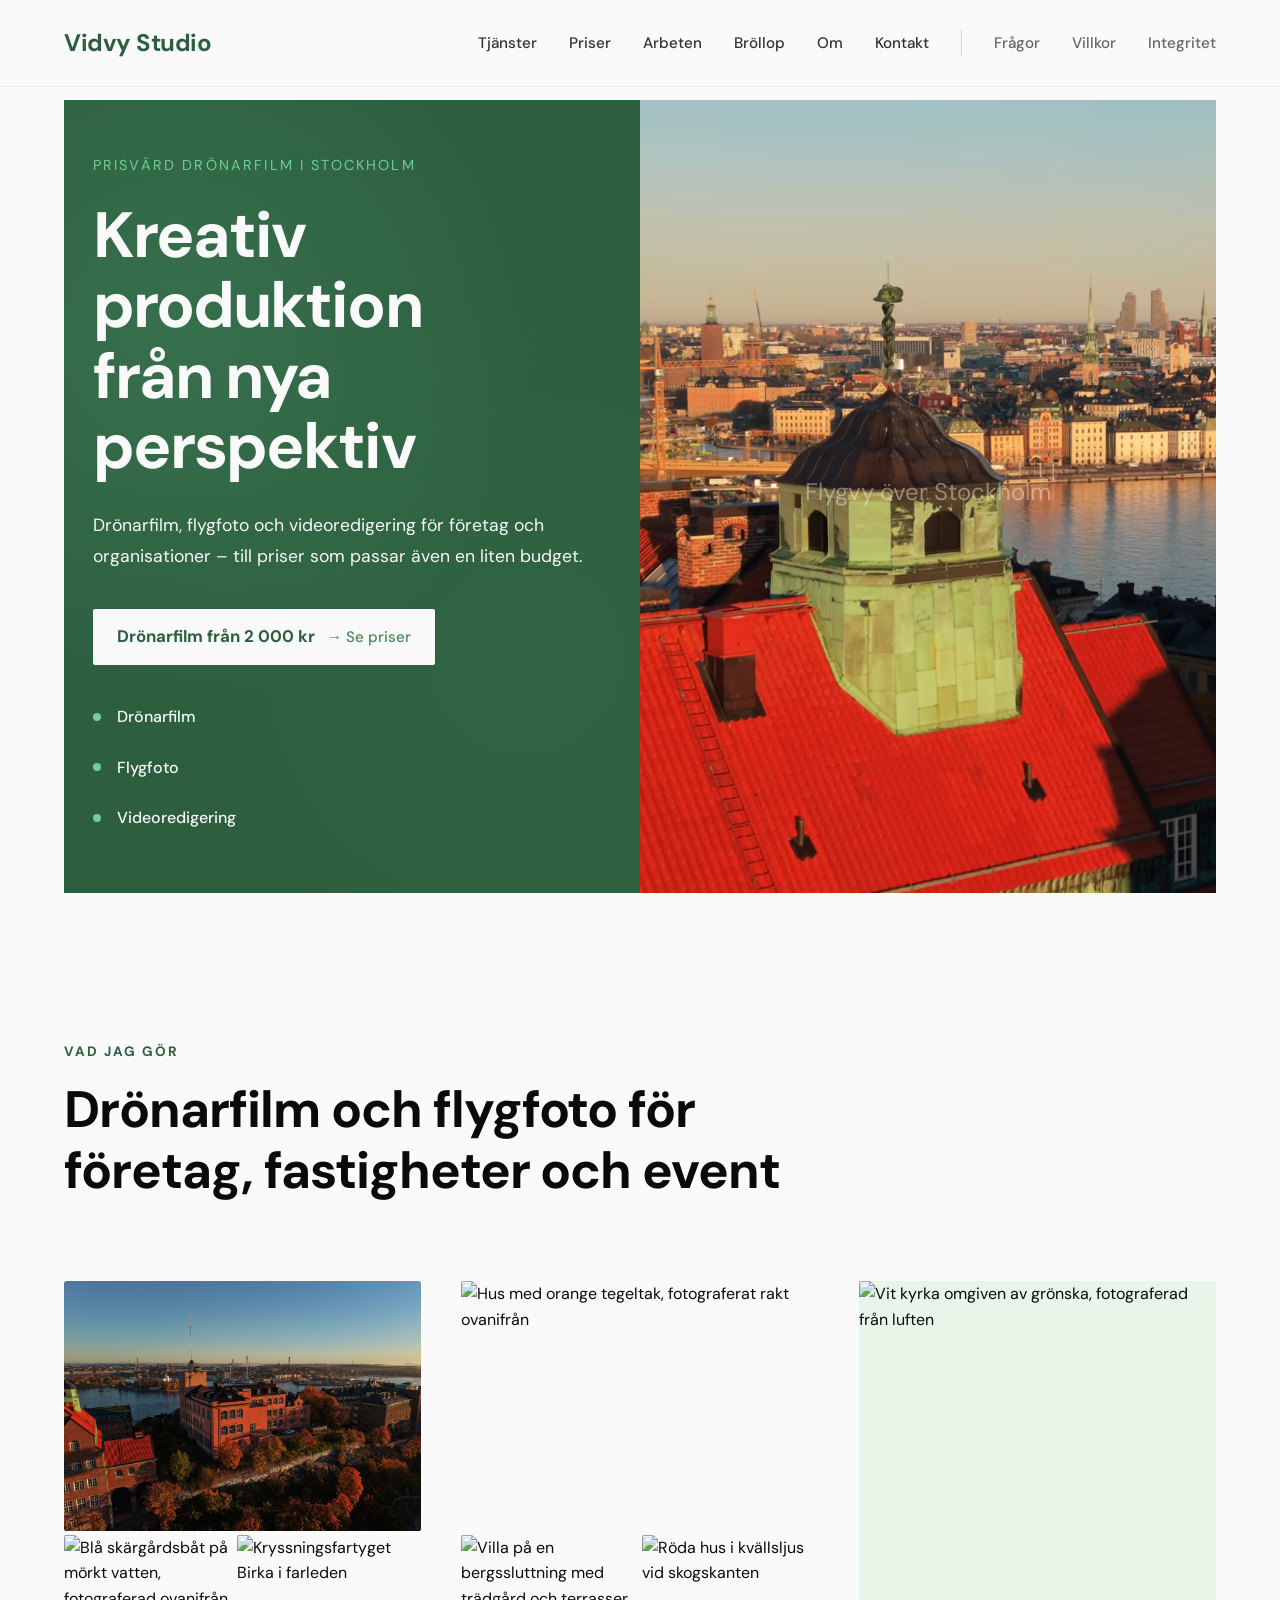
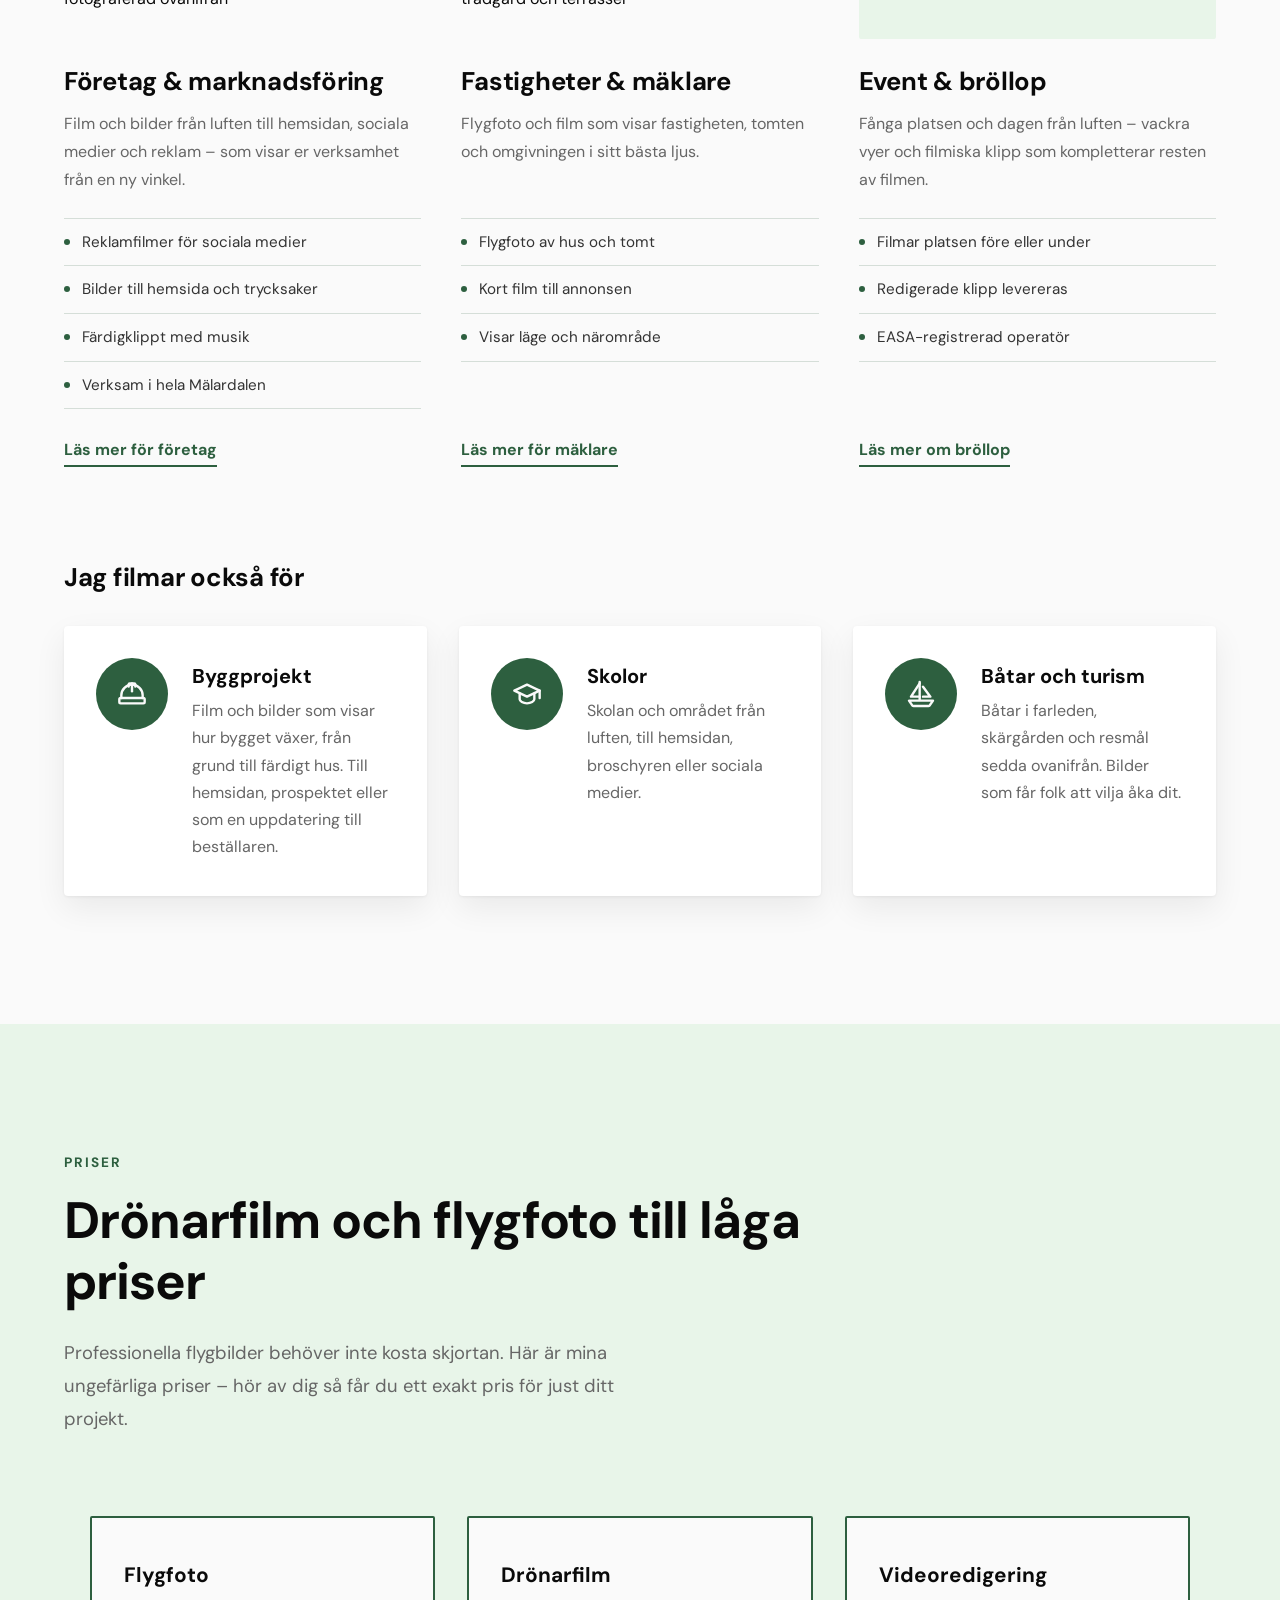
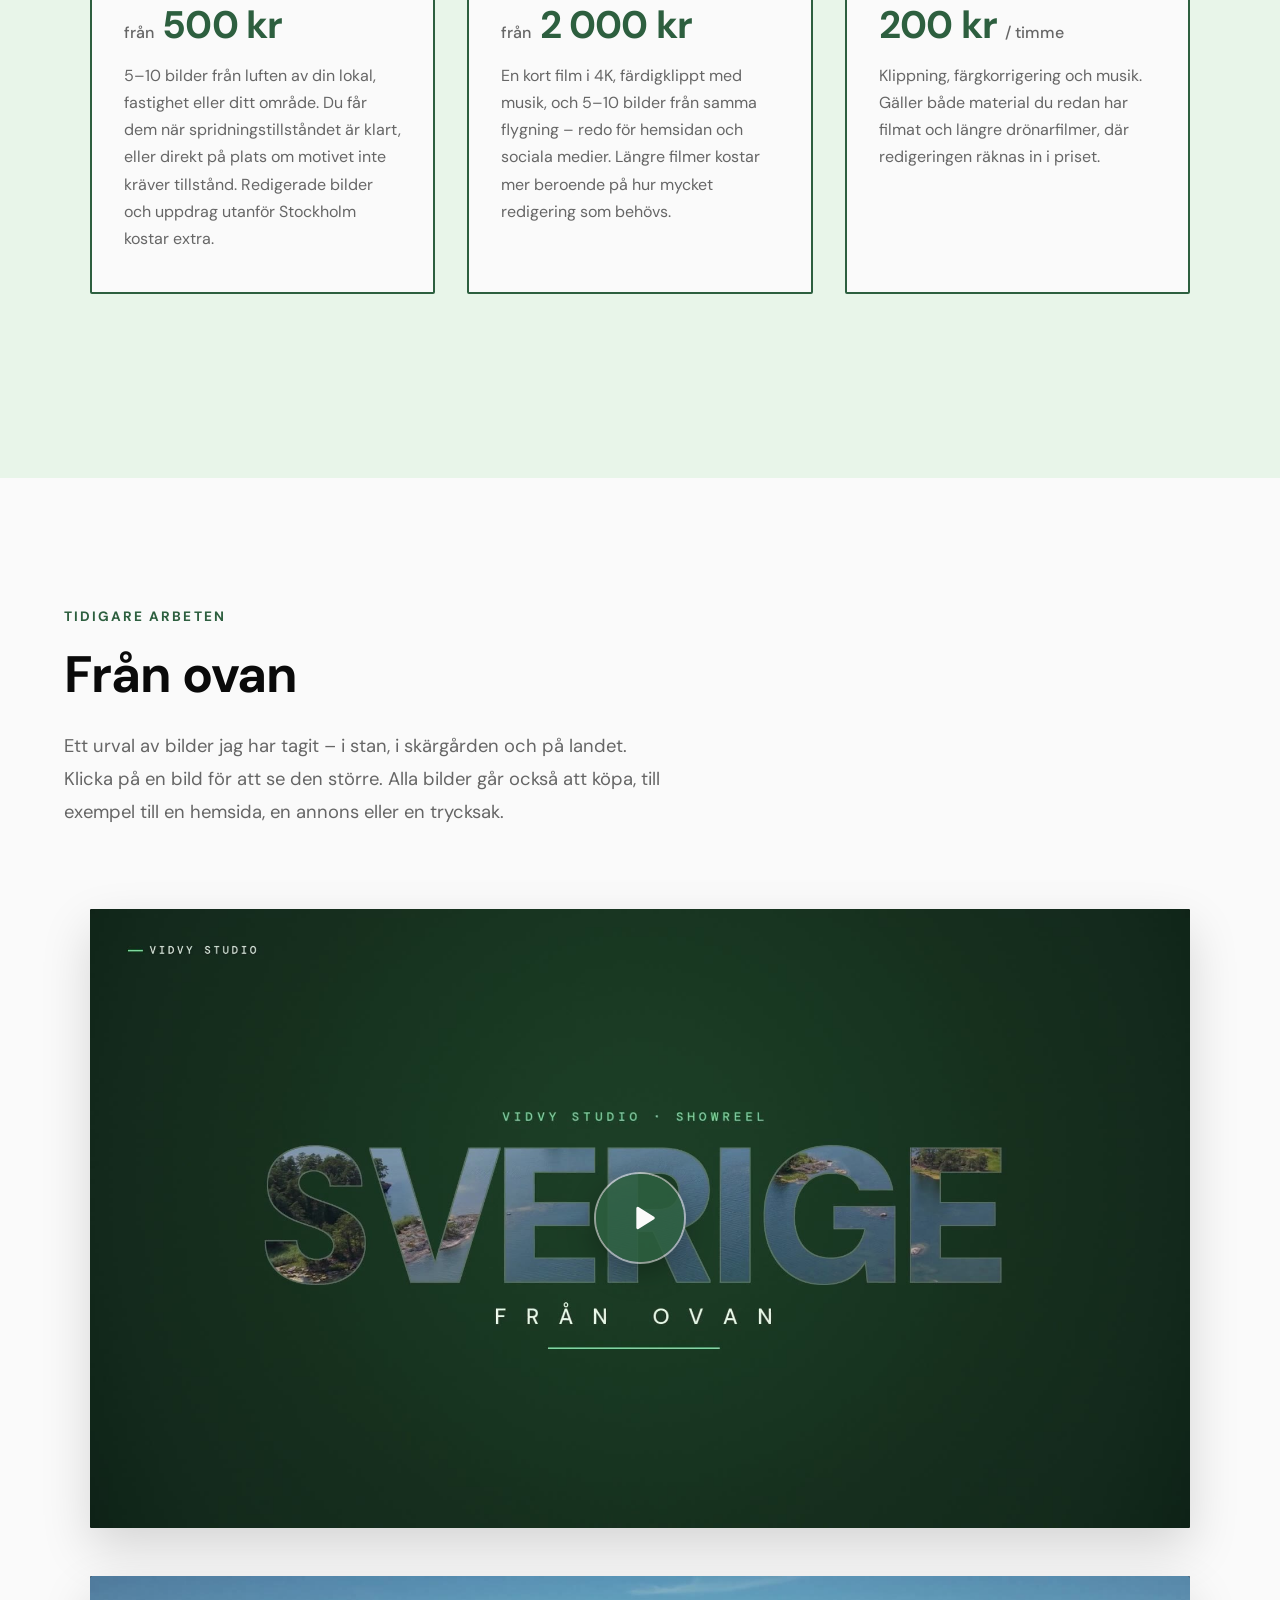
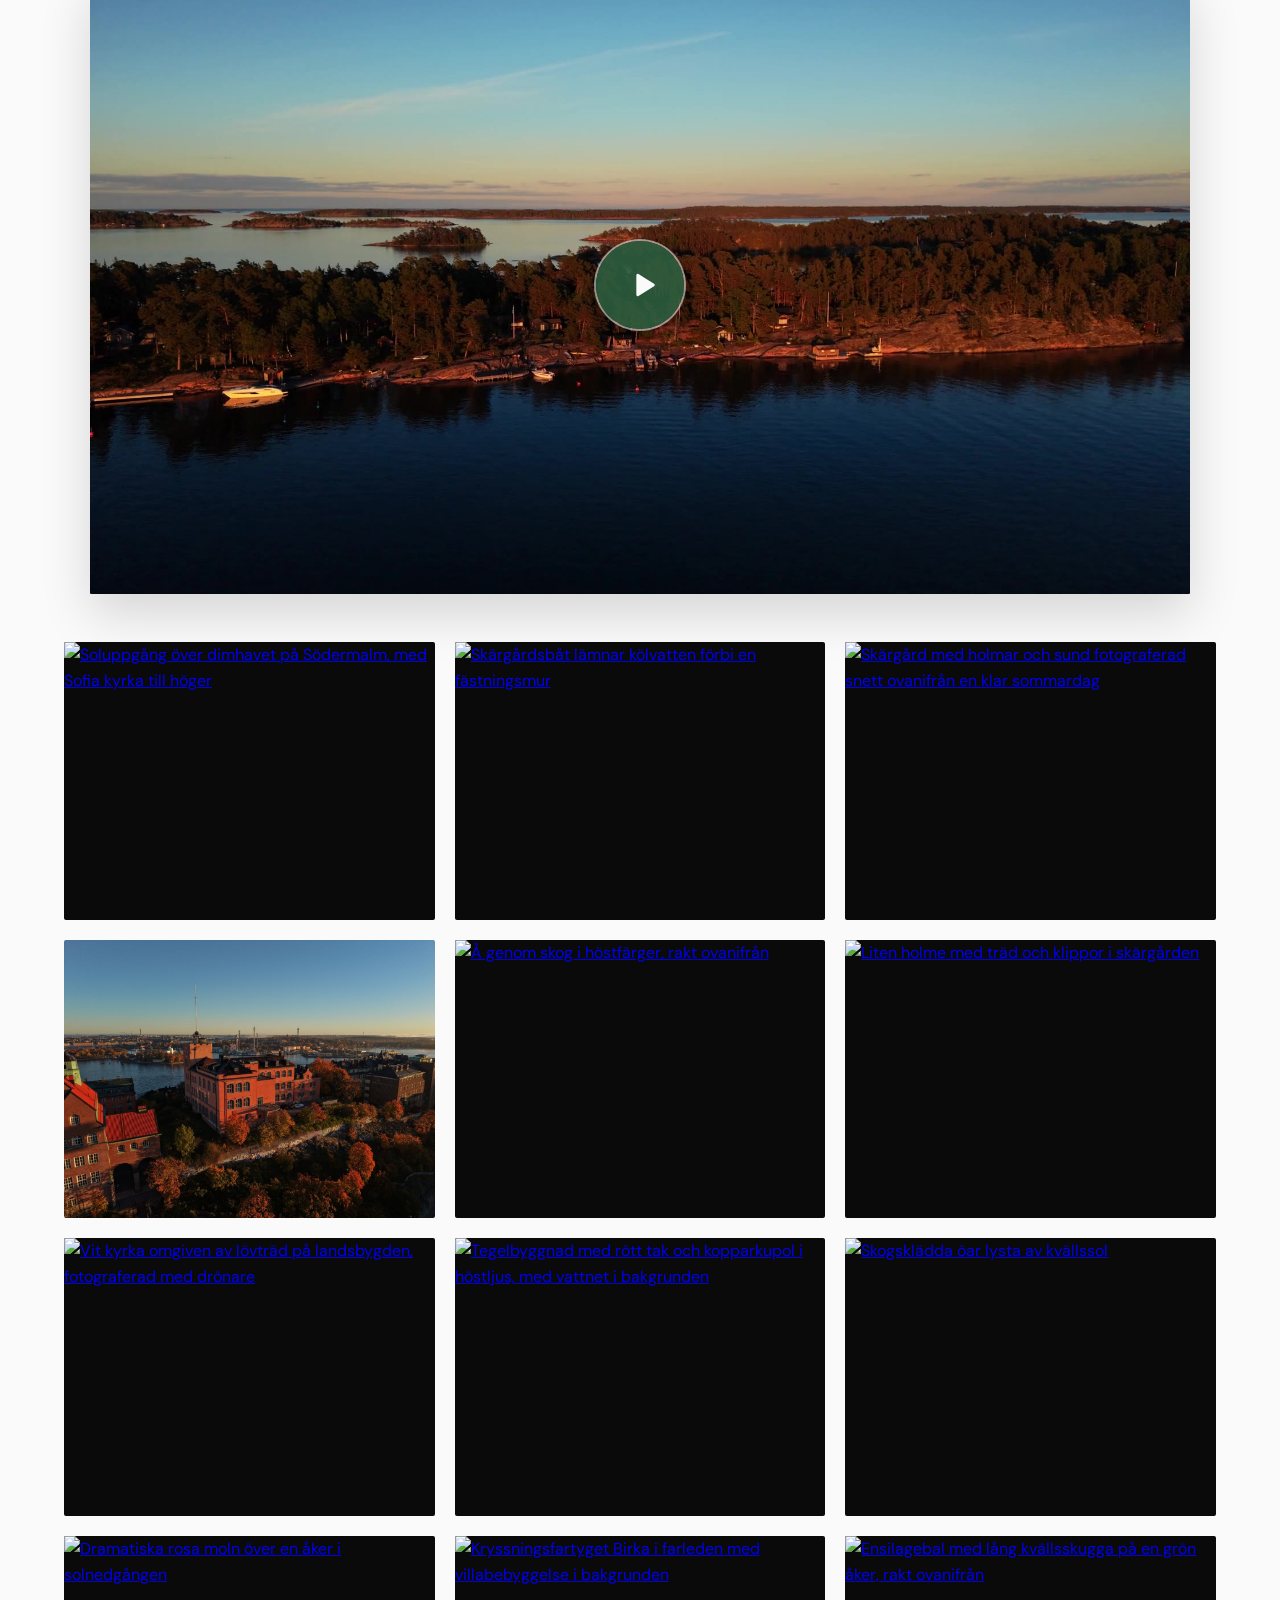
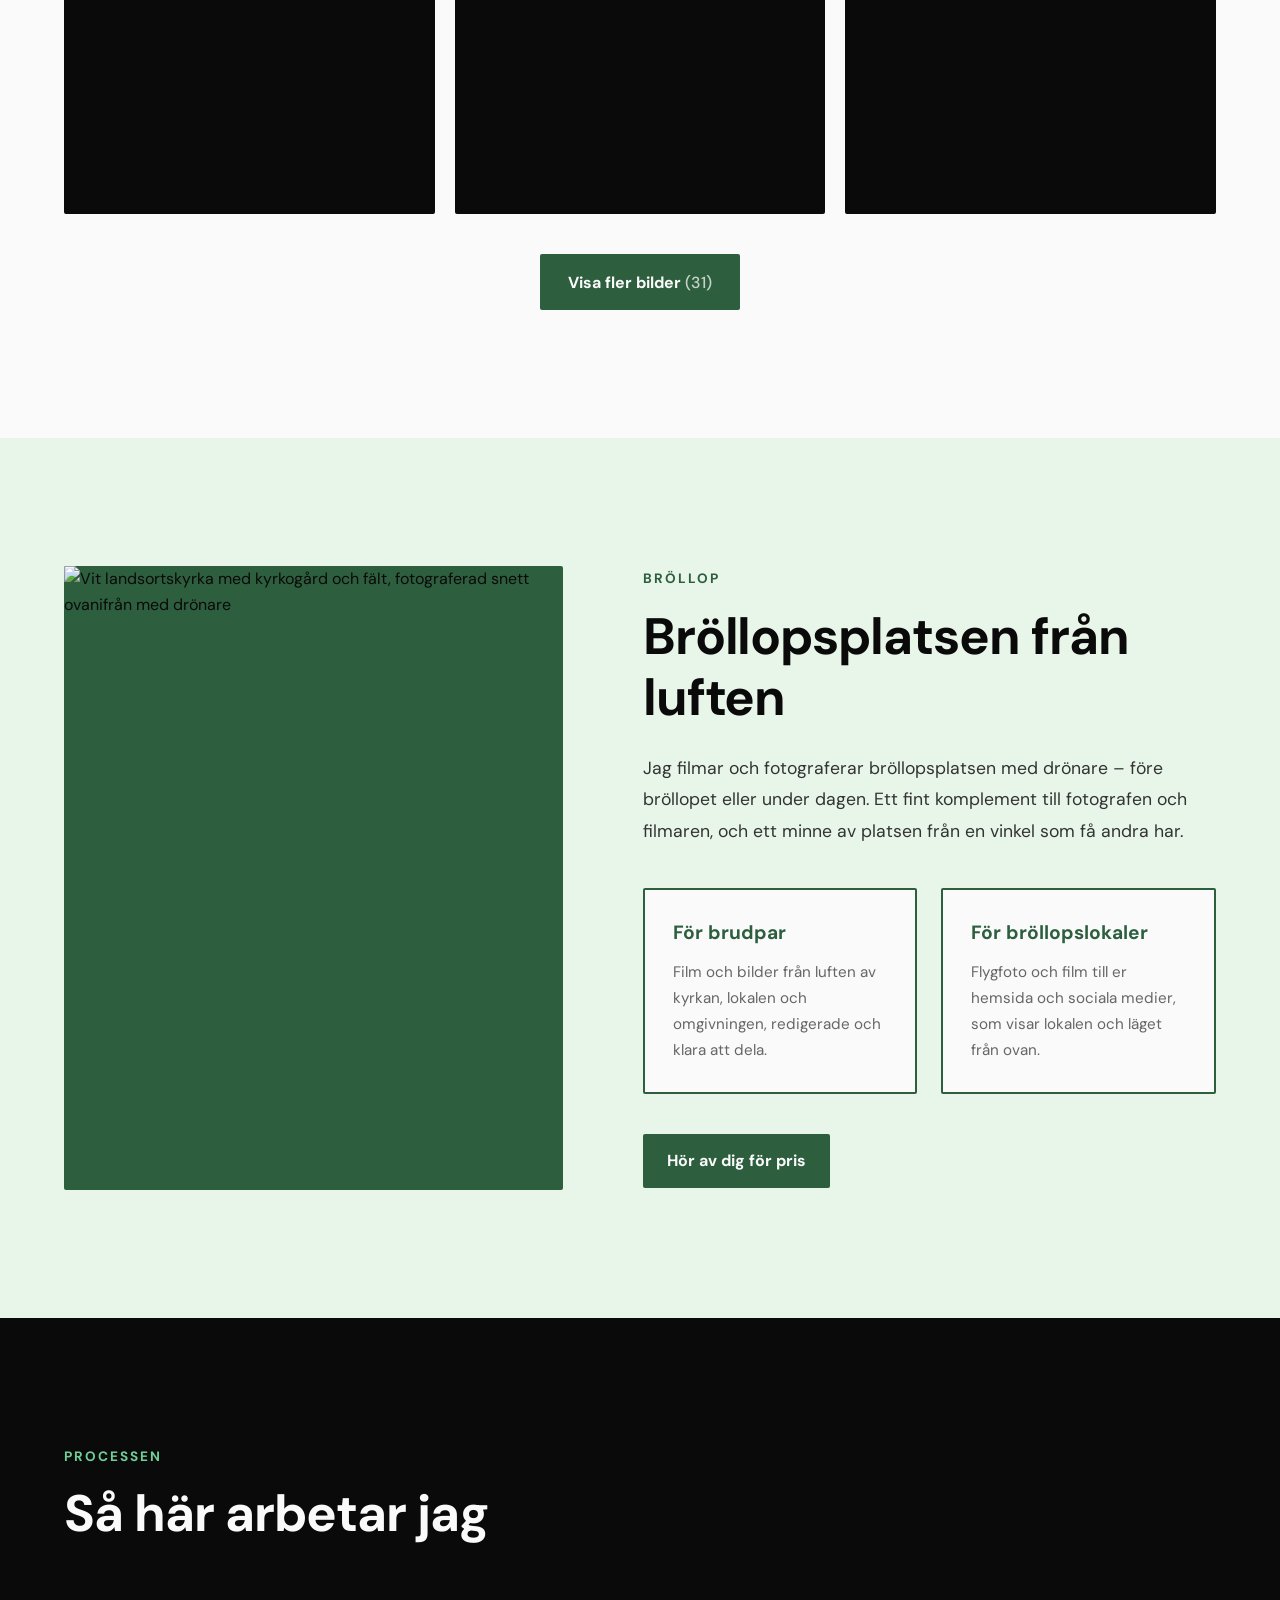
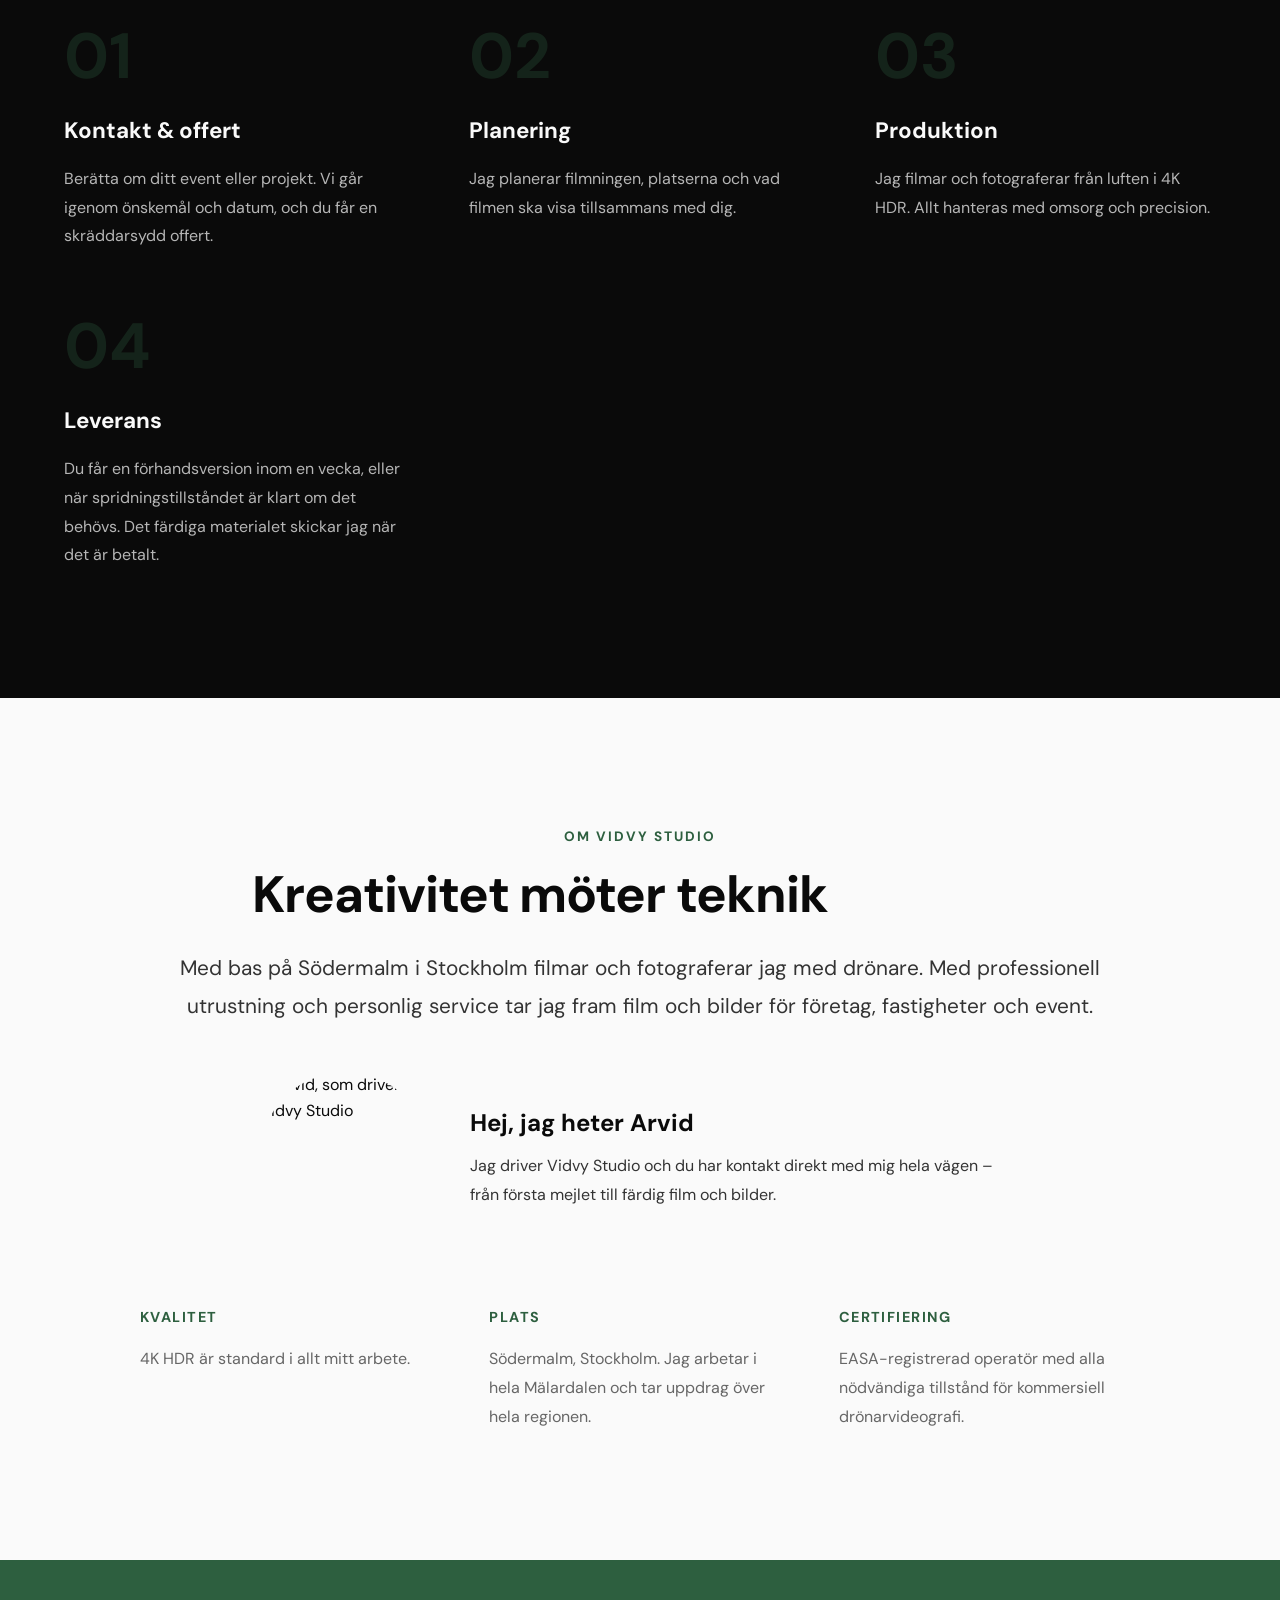
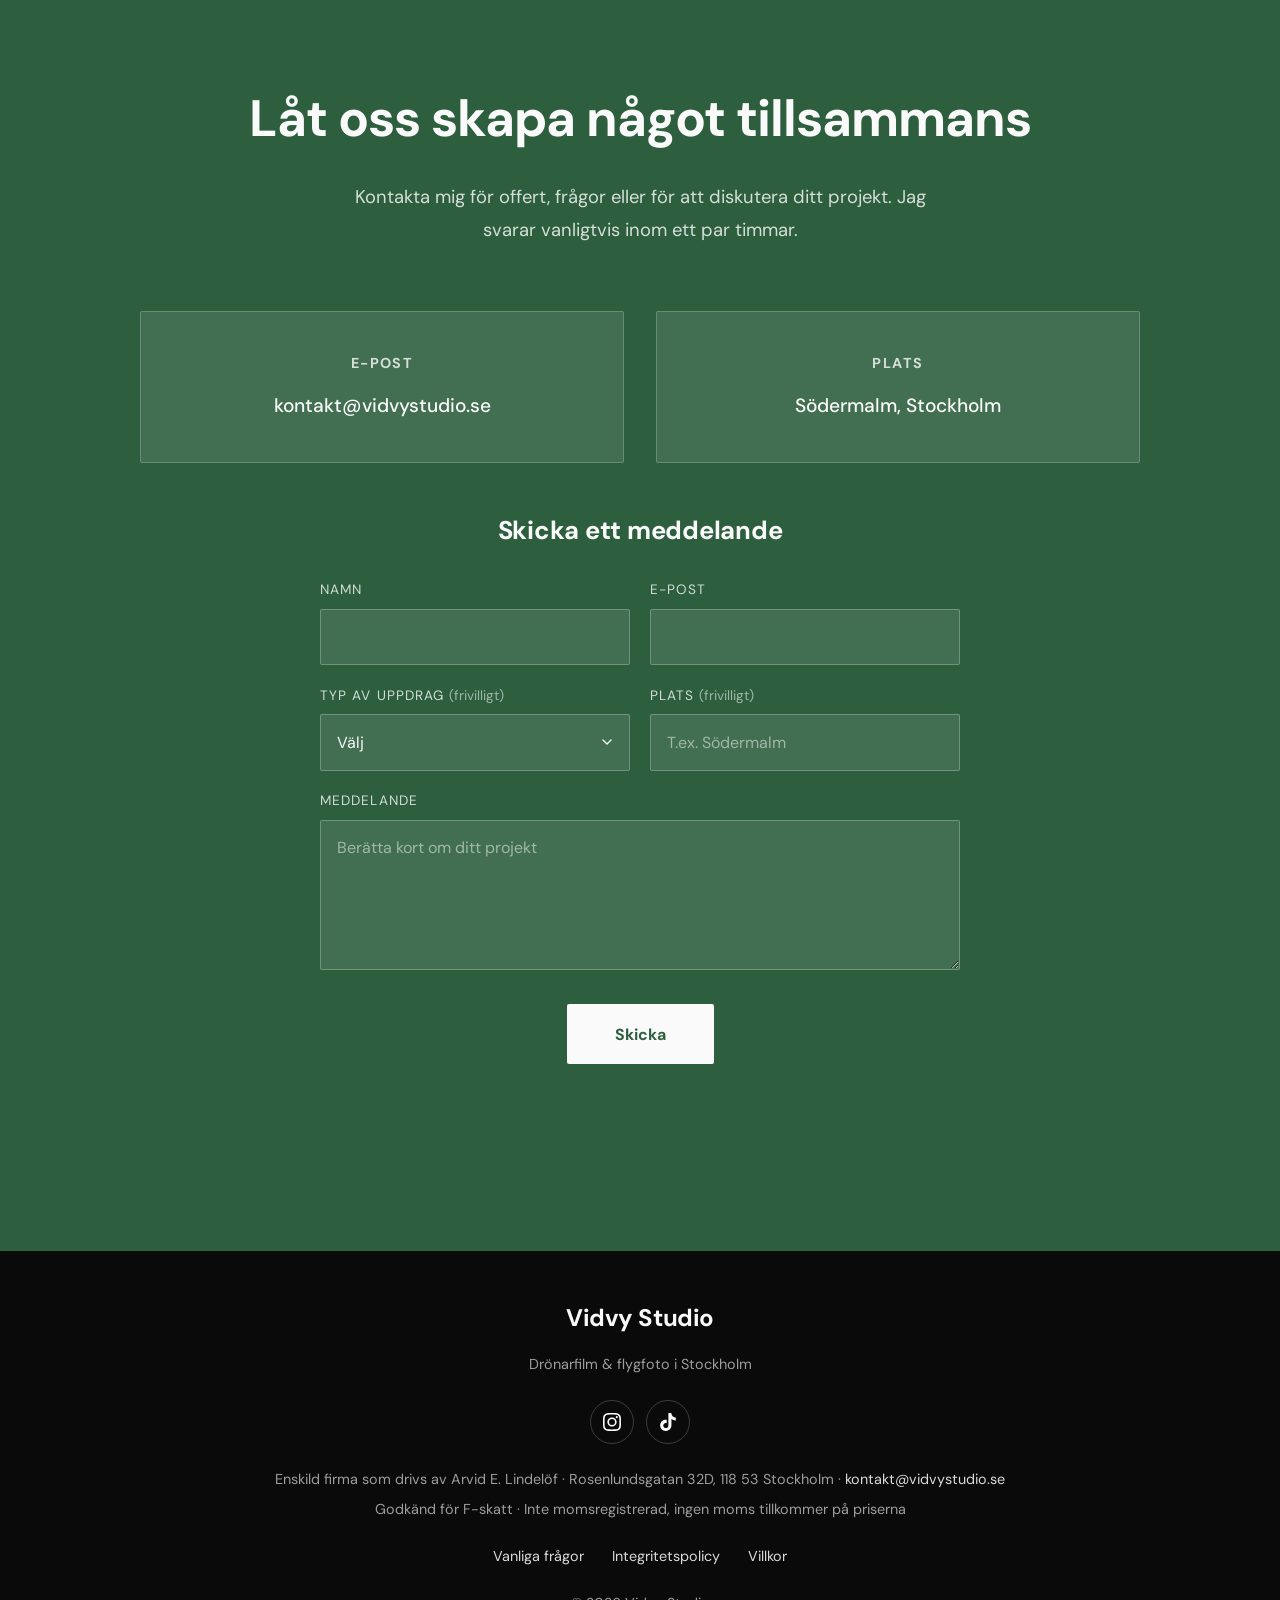
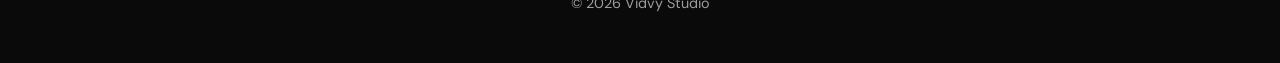
==== commit 4f870de9: "Egen videospelare utan nedladdning spelare.js byter webbläsarens spelare mot en egen i Vidvys stil: " ====
--- a/index.html
+++ b/index.html
@@ -223,13 +223,13 @@
         </div>
 
         <div class="showreel fade-in">
-            <video controls playsinline preload="none" poster="showreel-sverige-fran-ovan-poster.jpg" width="1920" height="1080" aria-label="Vidvy Studio showreel Sverige från ovan – drönarfilm från Stockholm, skärgården och landet">
+            <video controls controlslist="nodownload noplaybackrate" disablepictureinpicture playsinline preload="none" poster="showreel-sverige-fran-ovan-poster.jpg" width="1920" height="1080" aria-label="Vidvy Studio showreel Sverige från ovan – drönarfilm från Stockholm, skärgården och landet">
                 <source src="showreel-sverige-fran-ovan.mp4" type="video/mp4">
             </video>
         </div>
 
         <div class="showreel fade-in">
-            <video controls playsinline preload="none" poster="dronarfilm-skargard-och-land-poster.jpg" width="1920" height="1080" aria-label="Drönarfilm från skärgården och landet">
+            <video controls controlslist="nodownload noplaybackrate" disablepictureinpicture playsinline preload="none" poster="dronarfilm-skargard-och-land-poster.jpg" width="1920" height="1080" aria-label="Drönarfilm från skärgården och landet">
                 <source src="dronarfilm-skargard-och-land.mp4" type="video/mp4">
             </video>
         </div>
@@ -816,5 +816,6 @@
             });
         })();
     </script>
+    <script src="spelare.js" defer></script>
 </body>
 </html>
--- a/stil.css
+++ b/stil.css
@@ -1101,6 +1101,11 @@
     background: var(--accent);
 }
 
+/* Vit variant när sektionen före redan är grön */
+.pricing-section.is-plain {
+    background: var(--white);
+}
+
 .pricing-grid {
     max-width: 1100px;
     margin: 0 auto;
@@ -1171,6 +1176,241 @@
     background: var(--black);
     border-radius: 2px;
     box-shadow: 0 20px 50px rgba(0, 0, 0, 0.15);
+}
+
+/* Egen videospelare (spelare.js) */
+.showreel.vp {
+    position: relative;
+    border-radius: 2px;
+    overflow: hidden;
+    box-shadow: 0 20px 50px rgba(0, 0, 0, 0.15);
+    outline: none;
+    background: var(--black);
+}
+
+.showreel.vp video {
+    box-shadow: none;
+    border-radius: 0;
+    cursor: pointer;
+}
+
+.showreel.vp:focus-visible {
+    box-shadow: 0 0 0 3px var(--green-bright), 0 20px 50px rgba(0, 0, 0, 0.15);
+}
+
+.vp-knapp {
+    display: inline-flex;
+    align-items: center;
+    justify-content: center;
+    border: 0;
+    padding: 0;
+    background: none;
+    color: var(--white);
+    cursor: pointer;
+}
+
+.vp-knapp svg {
+    width: 22px;
+    height: 22px;
+    fill: currentColor;
+}
+
+.vp-knapp:focus-visible {
+    outline: 2px solid var(--green-bright);
+    outline-offset: 2px;
+    border-radius: 50%;
+}
+
+/* Stor startknapp mitt i bilden */
+.vp-stor {
+    position: absolute;
+    top: 50%;
+    left: 50%;
+    width: 88px;
+    height: 88px;
+    margin: -44px 0 0 -44px;
+    border-radius: 50%;
+    background: rgba(45, 95, 63, 0.88);
+    box-shadow: 0 0 0 2px rgba(250, 250, 250, 0.55), 0 10px 30px rgba(0, 0, 0, 0.3);
+    transition: transform 0.25s ease, background 0.25s ease, opacity 0.25s ease;
+}
+
+.vp-stor svg {
+    width: 34px;
+    height: 34px;
+    margin-left: 4px;
+}
+
+.showreel.vp:hover .vp-stor {
+    transform: scale(1.06);
+    background: var(--green);
+}
+
+.showreel.vp:not(.vp-start) .vp-stor {
+    opacity: 0;
+    pointer-events: none;
+}
+
+/* Kontrollraden längst ner */
+.vp-rad {
+    position: absolute;
+    left: 0;
+    right: 0;
+    bottom: 0;
+    display: flex;
+    align-items: center;
+    gap: 0.9rem;
+    padding: 2.5rem 1.25rem 1rem;
+    background: linear-gradient(to top, rgba(10, 10, 10, 0.75), rgba(10, 10, 10, 0));
+    color: var(--white);
+    opacity: 0;
+    transform: translateY(6px);
+    transition: opacity 0.3s ease, transform 0.3s ease;
+    pointer-events: none;
+}
+
+.showreel.vp:not(.vp-start).vp-visa .vp-rad,
+.showreel.vp:not(.vp-start):not(.vp-spelar) .vp-rad,
+.showreel.vp.vp-drar .vp-rad {
+    opacity: 1;
+    transform: none;
+    pointer-events: auto;
+}
+
+.showreel.vp.vp-spelar:not(.vp-visa):not(.vp-drar) video {
+    cursor: none;
+}
+
+.vp-tid {
+    font-size: 0.85rem;
+    font-variant-numeric: tabular-nums;
+    min-width: 2.6rem;
+    text-align: center;
+    opacity: 0.9;
+}
+
+.vp-linje {
+    position: relative;
+    flex: 1;
+    height: 18px;
+    cursor: pointer;
+    touch-action: none;
+    outline: none;
+}
+
+.vp-linje::before,
+.vp-laddat,
+.vp-spelat {
+    content: "";
+    position: absolute;
+    left: 0;
+    top: 50%;
+    height: 4px;
+    margin-top: -2px;
+    border-radius: 2px;
+    transition: height 0.15s ease, margin 0.15s ease;
+}
+
+.vp-linje::before {
+    right: 0;
+    background: rgba(250, 250, 250, 0.25);
+}
+
+.vp-laddat {
+    width: 0;
+    background: rgba(250, 250, 250, 0.35);
+}
+
+.vp-spelat {
+    width: 0;
+    background: var(--green-bright);
+}
+
+.vp-prick {
+    position: absolute;
+    top: 50%;
+    left: 0;
+    width: 14px;
+    height: 14px;
+    margin: -7px 0 0 -7px;
+    border-radius: 50%;
+    background: var(--white);
+    box-shadow: 0 1px 4px rgba(0, 0, 0, 0.4);
+    transform: scale(0);
+    transition: transform 0.15s ease;
+}
+
+.vp-linje:hover .vp-prick,
+.vp-linje:focus-visible .vp-prick,
+.showreel.vp.vp-drar .vp-prick {
+    transform: scale(1);
+}
+
+.vp-linje:hover::before,
+.vp-linje:hover .vp-laddat,
+.vp-linje:hover .vp-spelat,
+.showreel.vp.vp-drar .vp-linje::before,
+.showreel.vp.vp-drar .vp-laddat,
+.showreel.vp.vp-drar .vp-spelat {
+    height: 6px;
+    margin-top: -3px;
+}
+
+/* Snurra medan filmen laddar */
+.showreel.vp.vp-vantar::after {
+    content: "";
+    position: absolute;
+    top: 50%;
+    left: 50%;
+    width: 44px;
+    height: 44px;
+    margin: -22px 0 0 -22px;
+    border: 3px solid rgba(250, 250, 250, 0.3);
+    border-top-color: var(--white);
+    border-radius: 50%;
+    animation: vp-snurra 0.8s linear infinite;
+    pointer-events: none;
+}
+
+@keyframes vp-snurra {
+    to { transform: rotate(360deg); }
+}
+
+.showreel.vp.vp-helskarm {
+    display: flex;
+    align-items: center;
+    width: 100%;
+    max-width: none;
+    height: 100%;
+    margin: 0;
+    border-radius: 0;
+}
+
+.showreel.vp.vp-helskarm video {
+    width: 100%;
+    height: 100%;
+    aspect-ratio: auto;
+    object-fit: contain;
+}
+
+@media (max-width: 600px) {
+    .vp-stor {
+        width: 64px;
+        height: 64px;
+        margin: -32px 0 0 -32px;
+    }
+    .vp-stor svg {
+        width: 26px;
+        height: 26px;
+    }
+    .vp-rad {
+        gap: 0.6rem;
+        padding: 2rem 0.75rem 0.6rem;
+    }
+    .vp-tid {
+        font-size: 0.75rem;
+        min-width: 2.2rem;
+    }
 }
 
 .portfolio-section {
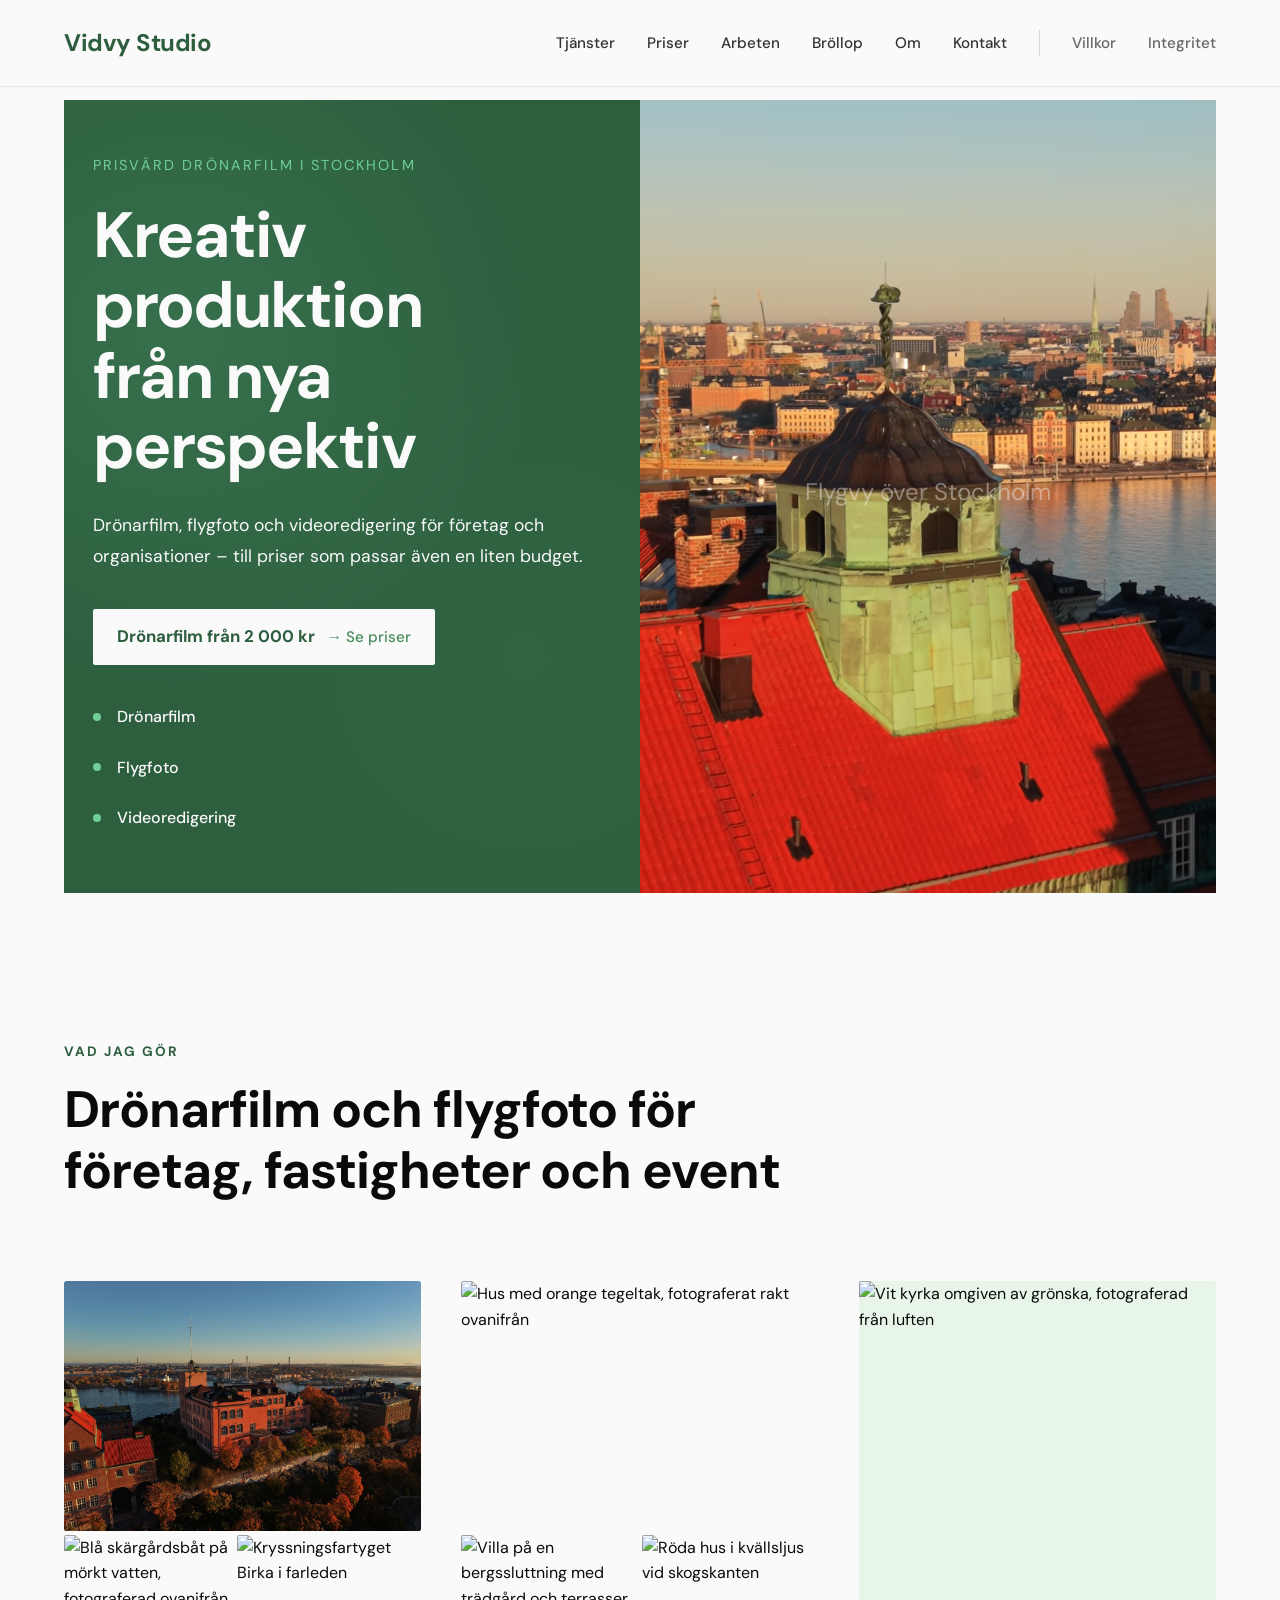
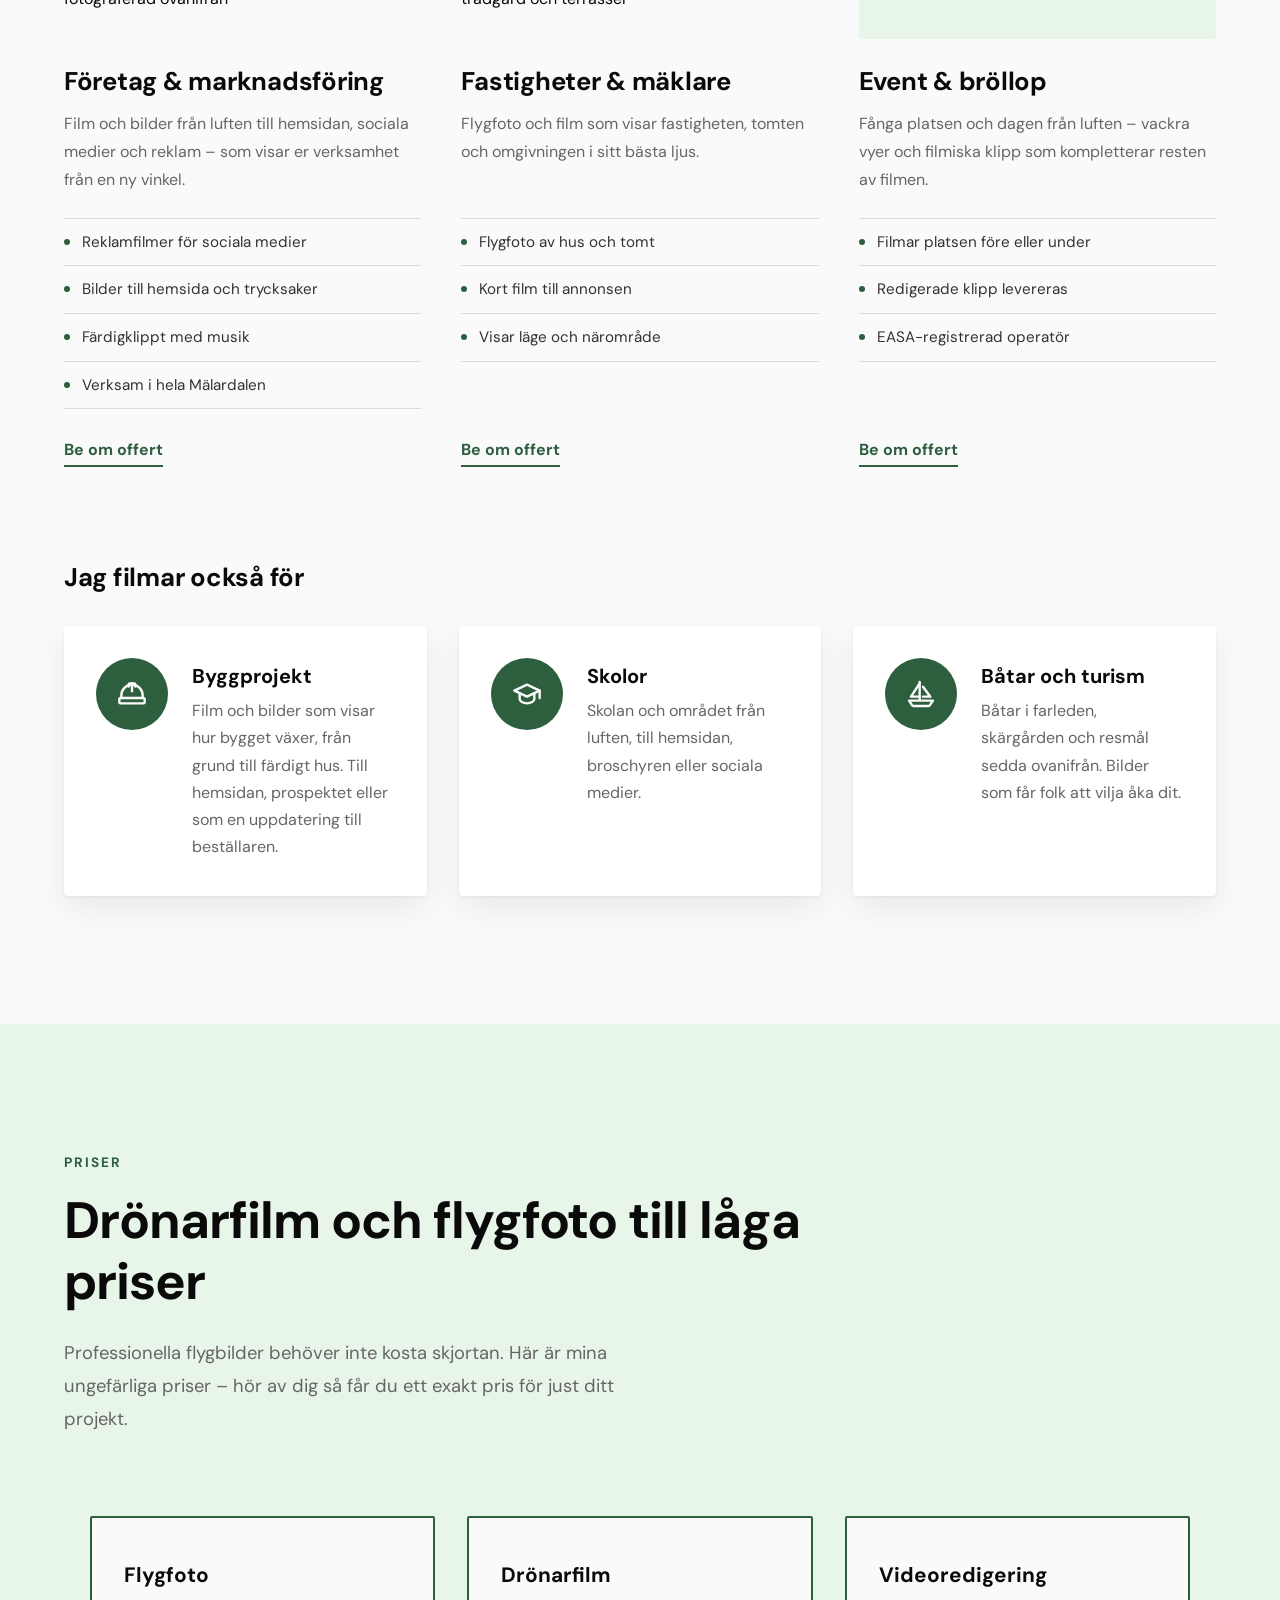
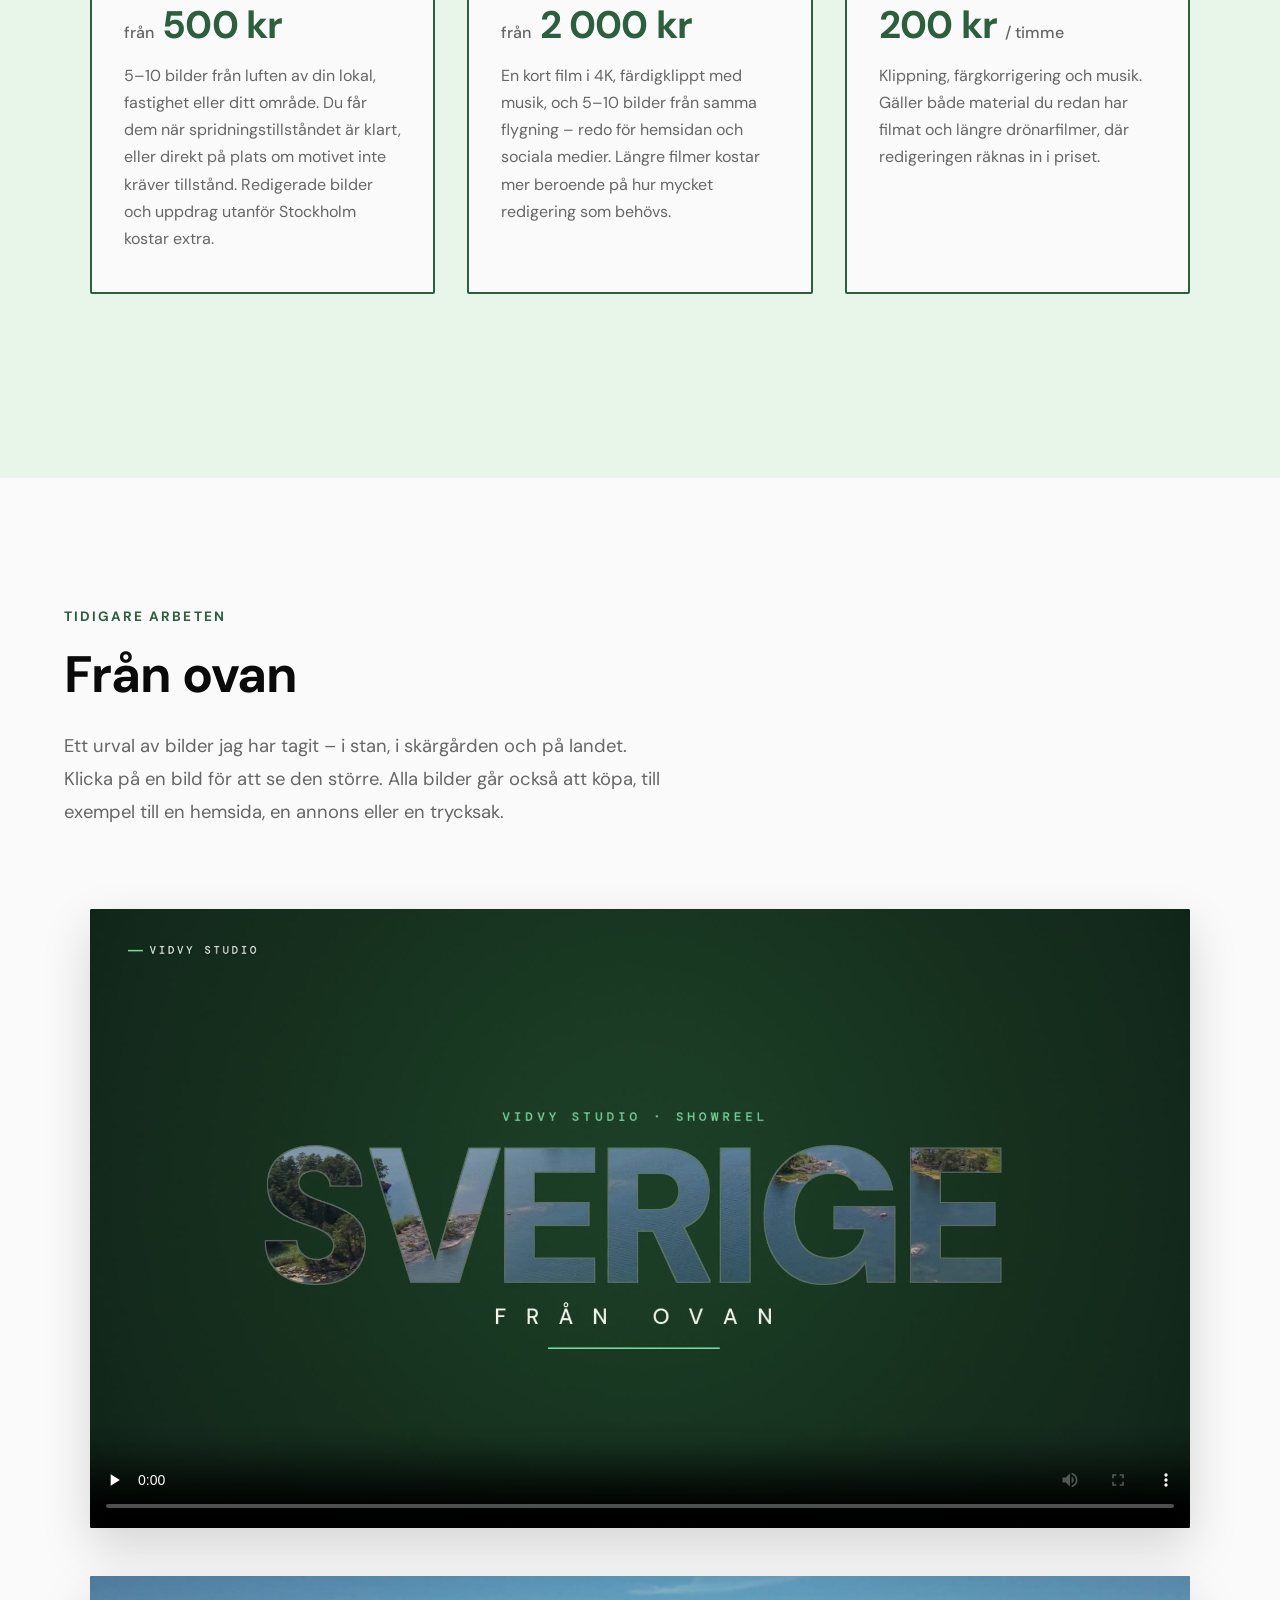
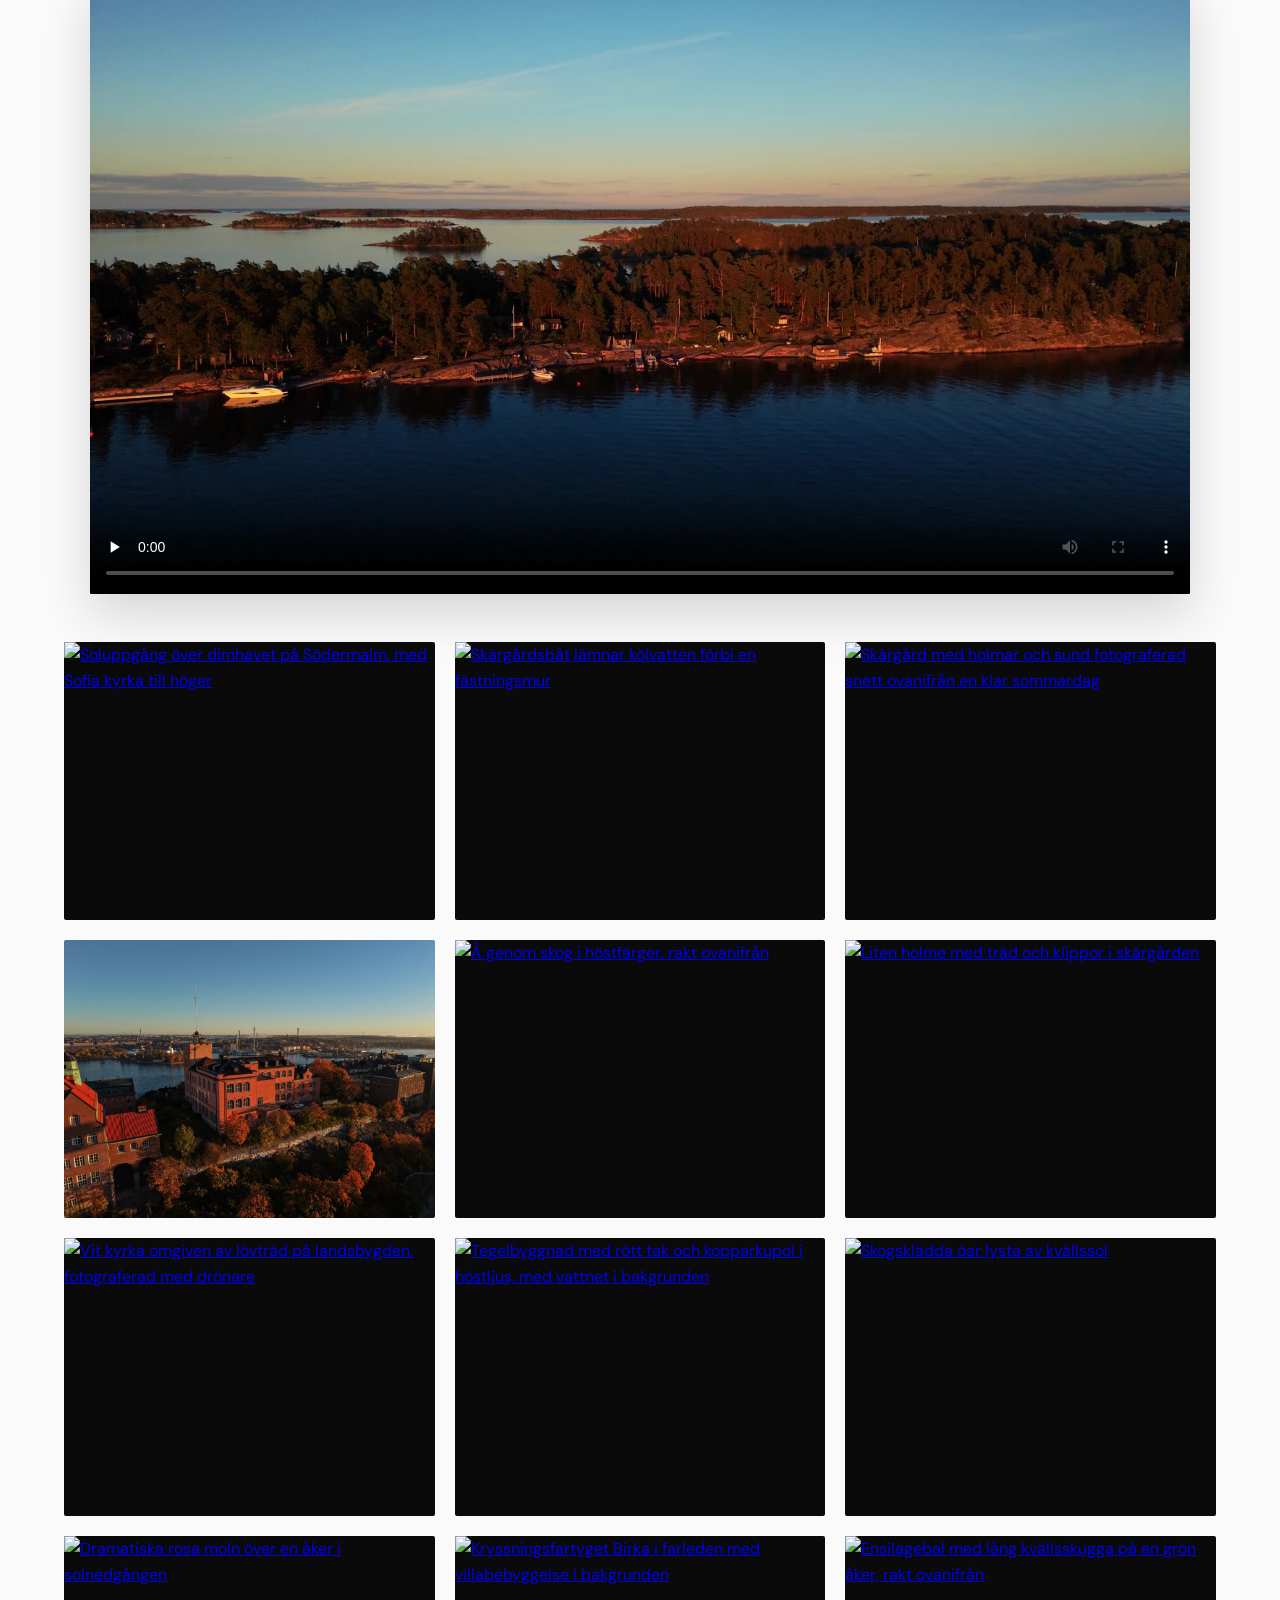
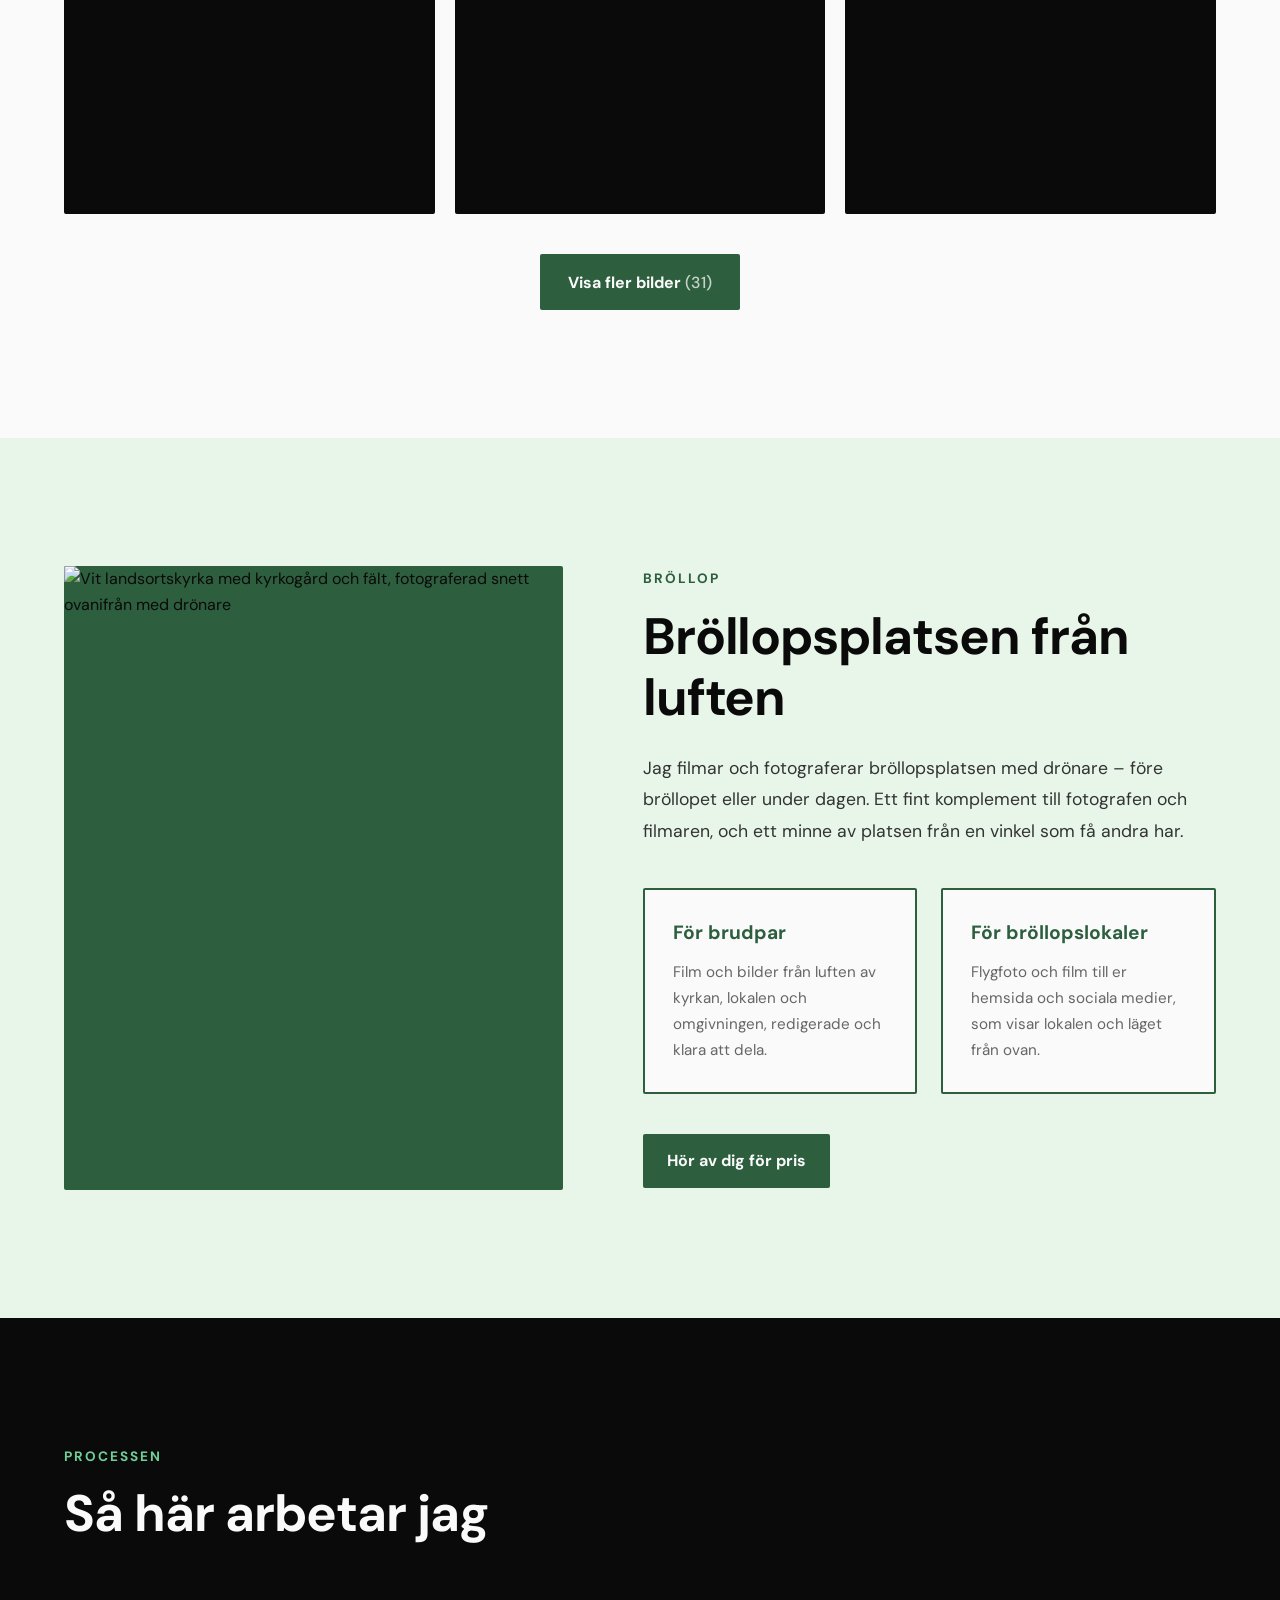
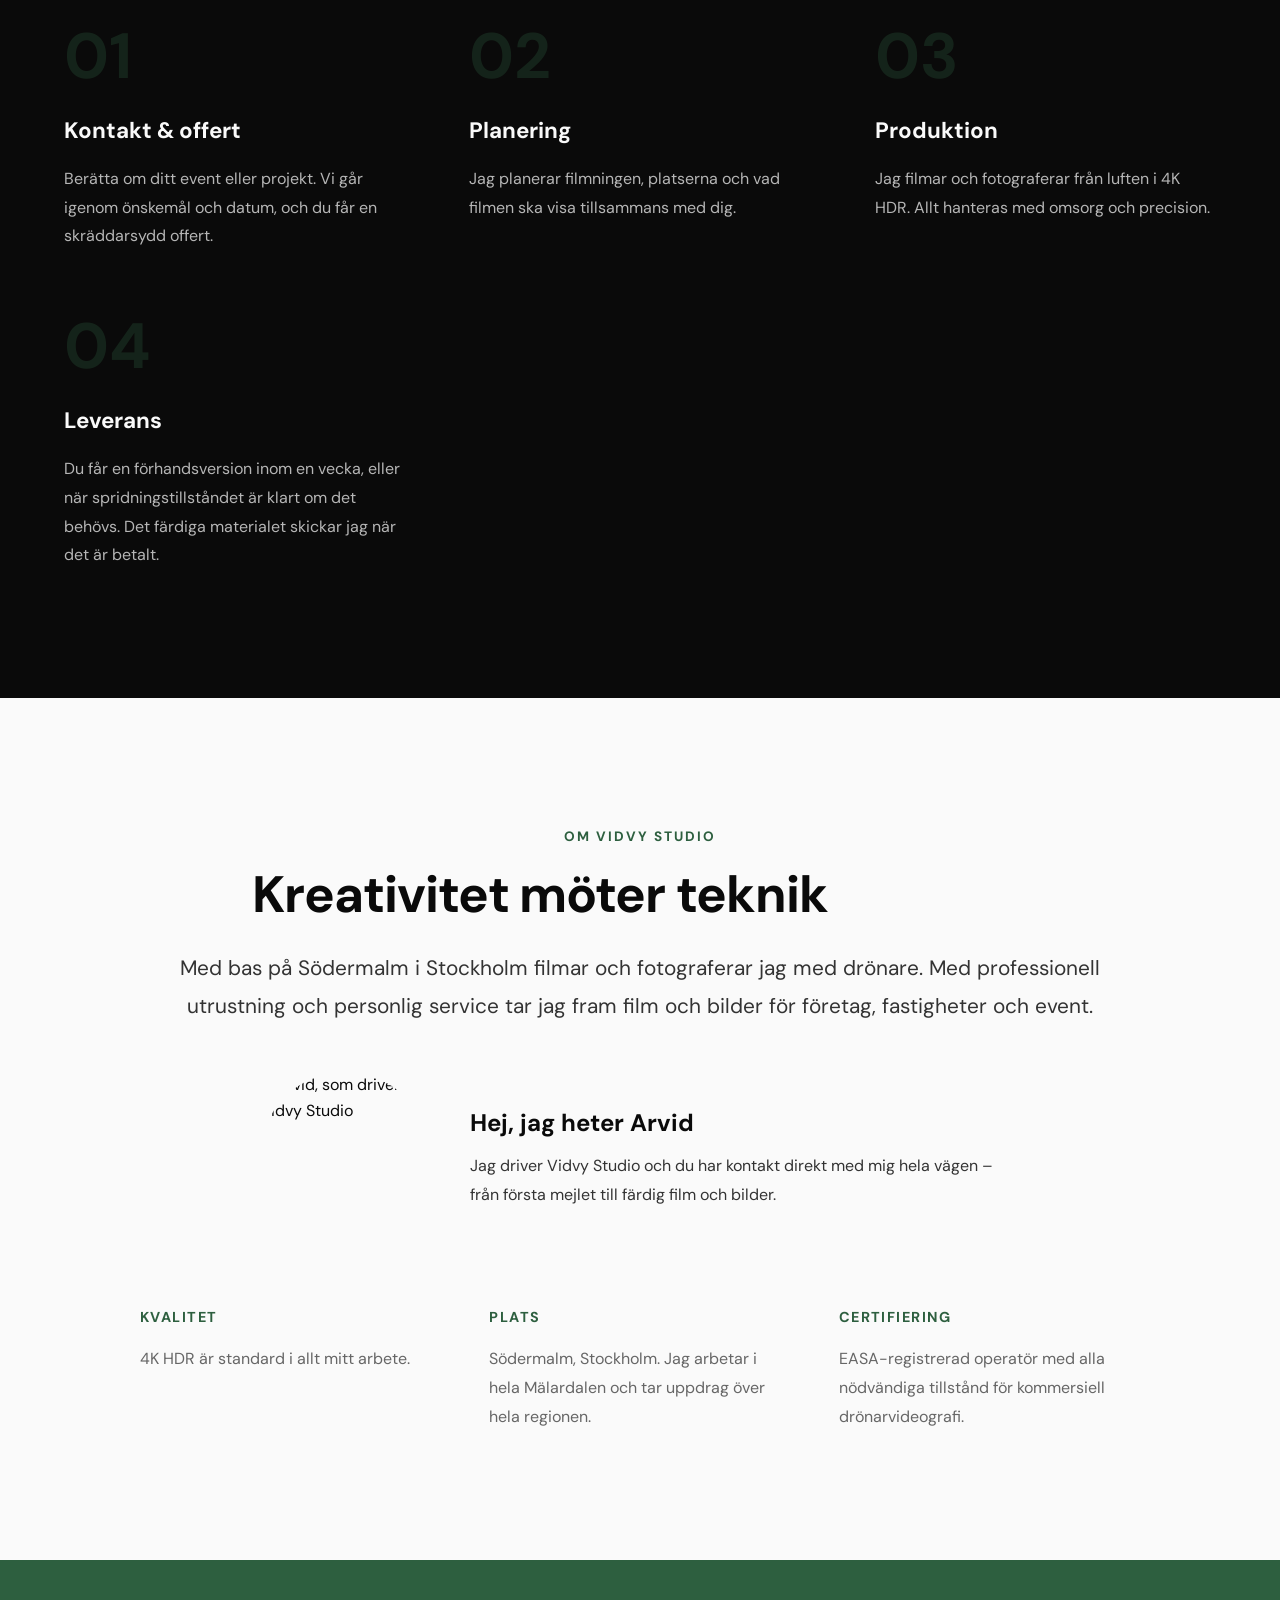
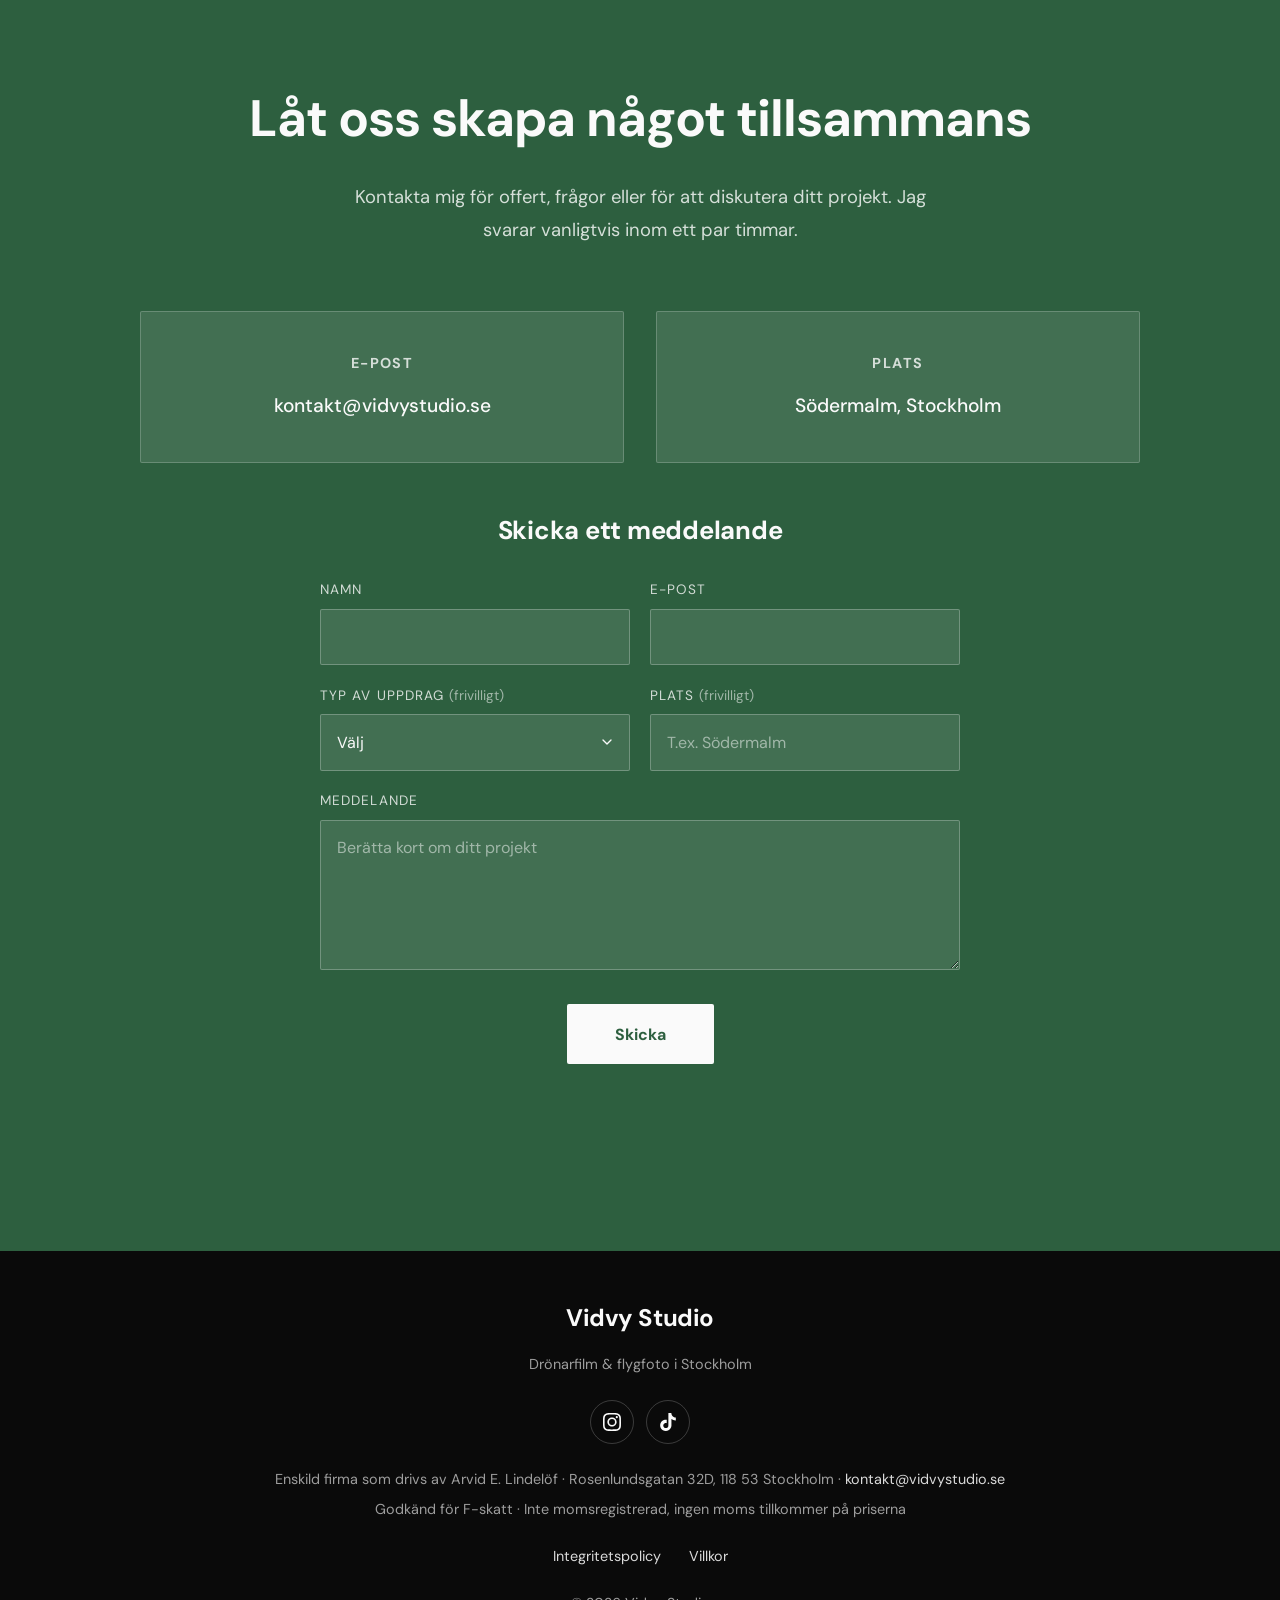
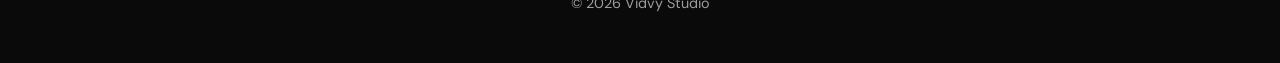
==== commit 4c5491c1: "Merge pull request #8 from VidvyStudio/bildbank-och-omdomen Köp bilden i galleriet, fler fält i form" ====
--- a/index.html
+++ b/index.html
@@ -48,7 +48,1402 @@
     </script>
     <link rel="preload" href="fonts/dm-sans-latin.woff2" as="font" type="font/woff2" crossorigin>
     <link rel="stylesheet" href="fonts/fonts.css">
-    <link rel="stylesheet" href="stil.css">
+    <style>
+        :root {
+            --green: #2D5F3F;
+            --green-light: #4A8B5C;
+            --green-bright: #6FCF97;
+            --black: #0A0A0A;
+            --gray: #333333;
+            --gray-light: #666666;
+            --white: #FAFAFA;
+            --accent: #E8F5E9;
+        }
+
+        * {
+            margin: 0;
+            padding: 0;
+            box-sizing: border-box;
+        }
+
+        body {
+            font-family: 'DM Sans', sans-serif;
+            background: var(--white);
+            color: var(--black);
+            line-height: 1.6;
+            overflow-x: hidden;
+        }
+
+        /* Navigation */
+        nav {
+            position: fixed;
+            top: 0;
+            left: 0;
+            right: 0;
+            background: rgba(250, 250, 250, 0.9);
+            backdrop-filter: blur(20px);
+            padding: 1.5rem 5%;
+            z-index: 1000;
+            border-bottom: 1px solid rgba(45, 95, 63, 0.1);
+        }
+
+        nav .container {
+            max-width: 1400px;
+            margin: 0 auto;
+            display: flex;
+            justify-content: space-between;
+            align-items: center;
+        }
+
+        .logo {
+            font-size: 1.5rem;
+            font-weight: 700;
+            color: var(--green);
+            letter-spacing: -0.02em;
+        }
+
+        .nav-links {
+            display: flex;
+            gap: 2rem;
+            list-style: none;
+        }
+
+        .nav-links a {
+            color: var(--gray);
+            text-decoration: none;
+            font-weight: 500;
+            font-size: 0.95rem;
+            transition: color 0.3s;
+        }
+
+        .nav-links a:hover {
+            color: var(--green);
+        }
+
+        .nav-legal a {
+            color: var(--gray-light);
+        }
+
+        .nav-legal-first {
+            padding-left: 2rem;
+            border-left: 1px solid rgba(45, 95, 63, 0.2);
+        }
+
+        @media (max-width: 1180px) {
+            .nav-links {
+                gap: 1.5rem;
+            }
+
+            .nav-legal-first {
+                padding-left: 1.5rem;
+            }
+        }
+
+        /* Hero Section */
+        .hero {
+            margin-top: 80px;
+            padding: 1.25rem 5%;
+            min-height: calc(100vh - 80px);
+            min-height: calc(100svh - 80px);
+            display: grid;
+            grid-template-columns: 1fr 1fr;
+            position: relative;
+            overflow: hidden;
+        }
+
+        .hero-content {
+            background: var(--green);
+            color: var(--white);
+            padding: clamp(2rem, 6vh, 5rem) 5%;
+            display: flex;
+            flex-direction: column;
+            justify-content: center;
+            position: relative;
+        }
+
+        .hero-content::before {
+            content: '';
+            position: absolute;
+            top: 0;
+            left: 0;
+            right: 0;
+            bottom: 0;
+            background: 
+                radial-gradient(circle at 20% 30%, rgba(111, 207, 151, 0.15) 0%, transparent 50%),
+                radial-gradient(circle at 80% 70%, rgba(74, 139, 92, 0.1) 0%, transparent 50%);
+            pointer-events: none;
+        }
+
+        .hero-content > * {
+            position: relative;
+            z-index: 1;
+        }
+
+        .hero-eyebrow {
+            font-size: 0.9rem;
+            letter-spacing: 0.15em;
+            text-transform: uppercase;
+            color: var(--green-bright);
+            margin-bottom: 1.5rem;
+            opacity: 0;
+            animation: fadeInUp 0.8s ease forwards;
+        }
+
+        .hero h1 {
+            font-size: clamp(2.5rem, min(5vw, 8vh), 4.5rem);
+            line-height: 1.1;
+            margin-bottom: clamp(1rem, 3vh, 2rem);
+            font-weight: 700;
+            letter-spacing: -0.03em;
+            opacity: 0;
+            animation: fadeInUp 0.8s ease 0.2s forwards;
+        }
+
+        .hero-description {
+            font-size: 1.1rem;
+            line-height: 1.8;
+            max-width: 500px;
+            margin-bottom: clamp(1.5rem, 4vh, 3rem);
+            opacity: 0.9;
+            opacity: 0;
+            animation: fadeInUp 0.8s ease 0.4s forwards;
+        }
+
+        .hero-services {
+            display: flex;
+            flex-direction: column;
+            gap: clamp(0.25rem, 1vh, 1rem);
+            opacity: 0;
+            animation: fadeInUp 0.8s ease 0.6s forwards;
+        }
+
+        .hero-service-item {
+            display: flex;
+            align-items: center;
+            gap: 1rem;
+            padding: 0.5rem 0;
+        }
+
+        .hero-service-icon {
+            width: 8px;
+            height: 8px;
+            background: var(--green-bright);
+            border-radius: 50%;
+        }
+
+        .hero-service-text {
+            font-size: 1rem;
+            font-weight: 500;
+        }
+
+        .hero-image {
+            position: relative;
+            overflow: hidden;
+            background: var(--black);
+        }
+
+        .hero-image img {
+            position: absolute;
+            inset: 0;
+            width: 100%;
+            height: 100%;
+            object-fit: cover;
+            opacity: 0.85;
+            transition: transform 0.8s ease;
+        }
+
+        .hero-video {
+            position: absolute;
+            inset: 0;
+            width: 100%;
+            height: 100%;
+            object-fit: cover;
+            opacity: 0;
+            transition: opacity 0.8s ease;
+        }
+
+        .hero-video.is-playing {
+            opacity: 1;
+        }
+
+        @media (prefers-reduced-motion: reduce) {
+            .hero-video { display: none; }
+        }
+
+        .hero-image:hover img {
+            transform: scale(1.05);
+        }
+
+        .hero-image-placeholder {
+            position: absolute;
+            top: 50%;
+            left: 50%;
+            transform: translate(-50%, -50%);
+            text-align: center;
+            color: var(--white);
+            opacity: 0.4;
+            pointer-events: none;
+        }
+
+        .hero-image-placeholder .placeholder-text {
+            font-size: 1.5rem;
+            margin-bottom: 0.5rem;
+        }
+
+        @keyframes fadeInUp {
+            from {
+                opacity: 0;
+                transform: translateY(30px);
+            }
+            to {
+                opacity: 1;
+                transform: translateY(0);
+            }
+        }
+
+        /* Section Styling */
+        section {
+            padding: 8rem 5%;
+        }
+
+        .section-header {
+            max-width: 1400px;
+            margin: 0 auto 5rem;
+        }
+
+        .section-eyebrow {
+            font-size: 0.85rem;
+            letter-spacing: 0.15em;
+            text-transform: uppercase;
+            color: var(--green);
+            margin-bottom: 1rem;
+            font-weight: 600;
+        }
+
+        .section-title {
+            font-size: clamp(2rem, 4vw, 3.5rem);
+            line-height: 1.2;
+            margin-bottom: 1.5rem;
+            font-weight: 700;
+            letter-spacing: -0.02em;
+            max-width: 800px;
+        }
+
+        .section-description {
+            font-size: 1.15rem;
+            color: var(--gray-light);
+            max-width: 600px;
+            line-height: 1.8;
+        }
+
+        /* Services */
+        .services-grid {
+            max-width: 1400px;
+            margin: 0 auto;
+            display: grid;
+            grid-template-columns: repeat(3, 1fr);
+            gap: 2.5rem;
+        }
+
+        .service-card {
+            display: flex;
+            flex-direction: column;
+        }
+
+        @supports (grid-template-rows: subgrid) {
+            @media (min-width: 1001px) {
+                .services-grid {
+                    row-gap: 0;
+                }
+
+                .service-card {
+                    display: grid;
+                    grid-row: span 5;
+                    grid-template-rows: subgrid;
+                    row-gap: 0;
+                }
+            }
+        }
+
+        .service-media {
+            aspect-ratio: 1 / 1;
+            overflow: hidden;
+            border-radius: 2px;
+            background: var(--accent);
+            margin-bottom: 1.75rem;
+        }
+
+        .service-media img {
+            width: 100%;
+            height: 100%;
+            object-fit: cover;
+            display: block;
+        }
+
+        .service-media.combo {
+            display: grid;
+            grid-template-columns: 1fr 1fr;
+            grid-template-rows: 2.4fr 1fr;
+            gap: 4px;
+            background: transparent;
+        }
+
+        .service-media.combo img {
+            min-height: 0;
+            border-radius: 2px;
+        }
+
+        .service-media.combo img:first-child {
+            grid-column: 1 / span 2;
+        }
+
+        .service-card h3 {
+            font-size: 1.6rem;
+            line-height: 1.2;
+            letter-spacing: -0.01em;
+            margin-bottom: 0.75rem;
+            color: var(--black);
+            font-weight: 700;
+        }
+
+        .service-card p {
+            color: var(--gray-light);
+            line-height: 1.75;
+            margin-bottom: 1.5rem;
+            max-width: 42ch;
+        }
+
+        .service-features {
+            list-style: none;
+            border-top: 1px solid rgba(45, 95, 63, 0.18);
+            margin-bottom: 1.75rem;
+        }
+
+        .service-features li {
+            display: flex;
+            align-items: baseline;
+            gap: 0.75rem;
+            padding: 0.7rem 0;
+            border-bottom: 1px solid rgba(45, 95, 63, 0.18);
+            color: var(--gray);
+            font-size: 0.95rem;
+        }
+
+        .service-features li::before {
+            content: '';
+            flex: none;
+            width: 6px;
+            height: 6px;
+            border-radius: 50%;
+            background: var(--green);
+            transform: translateY(-2px);
+        }
+
+        .service-link {
+            margin-top: auto;
+            align-self: flex-start;
+            justify-self: start;
+            color: var(--green);
+            font-weight: 700;
+            text-decoration: none;
+            border-bottom: 2px solid currentColor;
+            padding-bottom: 2px;
+            transition: color 0.3s ease;
+        }
+
+        .service-link:hover {
+            color: var(--black);
+        }
+
+        .service-link:focus-visible {
+            outline: 2px solid var(--green);
+            outline-offset: 4px;
+        }
+
+        @media (max-width: 1000px) {
+            .services-grid {
+                grid-template-columns: 1fr;
+                gap: 3.5rem;
+                max-width: 900px;
+            }
+
+            .service-card {
+                display: grid;
+                grid-template-columns: minmax(0, 1fr) minmax(0, 1fr);
+                column-gap: 2.5rem;
+                align-items: start;
+            }
+
+            .service-media {
+                grid-row: 1 / span 5;
+                margin-bottom: 0;
+            }
+        }
+
+        @media (max-width: 640px) {
+            .service-card {
+                display: flex;
+                align-items: stretch;
+            }
+
+            .service-media {
+                margin-bottom: 1.5rem;
+            }
+        }
+
+
+        /* Fler grupper */
+        .also-for {
+            max-width: 1400px;
+            margin: 6rem auto 0;
+        }
+
+        .also-title {
+            font-size: 1.6rem;
+            line-height: 1.2;
+            letter-spacing: -0.01em;
+            font-weight: 700;
+            margin-bottom: 2rem;
+        }
+
+        .also-grid {
+            display: grid;
+            grid-template-columns: repeat(3, 1fr);
+            gap: 2rem;
+        }
+
+        .also-card {
+            display: flex;
+            align-items: flex-start;
+            gap: 1.5rem;
+            background: #fff;
+            border-radius: 4px;
+            padding: 2rem 2rem 2.25rem;
+            box-shadow: 0 1px 3px rgba(10, 10, 10, 0.06), 0 12px 32px rgba(10, 10, 10, 0.07);
+        }
+
+        .also-icon {
+            flex: none;
+            width: 72px;
+            height: 72px;
+            border-radius: 50%;
+            background: var(--green);
+            color: var(--white);
+            display: grid;
+            place-items: center;
+        }
+
+        .also-icon svg {
+            width: 32px;
+            height: 32px;
+        }
+
+        .also-card h4 {
+            font-size: 1.25rem;
+            line-height: 1.3;
+            margin: 0.35rem 0 0.5rem;
+            color: var(--black);
+            font-weight: 700;
+        }
+
+        .also-card p {
+            color: var(--gray-light);
+            line-height: 1.7;
+        }
+
+        @media (max-width: 1000px) {
+            .also-for {
+                max-width: 900px;
+                margin-top: 4.5rem;
+            }
+
+            .also-grid {
+                grid-template-columns: 1fr;
+                gap: 1.25rem;
+            }
+        }
+
+        @media (max-width: 480px) {
+            .also-card {
+                padding: 1.5rem;
+                gap: 1.1rem;
+            }
+
+            .also-icon {
+                width: 56px;
+                height: 56px;
+            }
+
+            .also-icon svg {
+                width: 26px;
+                height: 26px;
+            }
+        }
+
+        /* Process Section */
+        .process-section {
+            background: var(--black);
+            color: var(--white);
+        }
+
+        .process-steps {
+            max-width: 1400px;
+            margin: 0 auto;
+            display: grid;
+            grid-template-columns: repeat(auto-fit, minmax(280px, 1fr));
+            gap: 4rem;
+        }
+
+        .process-step {
+            position: relative;
+        }
+
+        .step-number {
+            font-size: 4rem;
+            font-weight: 700;
+            color: var(--green);
+            line-height: 1;
+            margin-bottom: 1.5rem;
+            opacity: 0.3;
+        }
+
+        .process-step h4 {
+            font-size: 1.4rem;
+            margin-bottom: 1rem;
+            font-weight: 700;
+        }
+
+        .process-step p {
+            color: rgba(255, 255, 255, 0.7);
+            line-height: 1.8;
+        }
+
+        /* About Section */
+        .about-content {
+            max-width: 1000px;
+            margin: 0 auto;
+            text-align: center;
+        }
+
+        .about-intro {
+            font-size: 1.3rem;
+            line-height: 1.8;
+            margin-bottom: 3rem;
+            color: var(--gray);
+        }
+
+        .about-person {
+            display: flex;
+            align-items: center;
+            gap: 2.5rem;
+            max-width: 760px;
+            margin: 0 auto 3rem;
+            text-align: left;
+        }
+
+        .about-person img {
+            width: 170px;
+            height: 170px;
+            flex-shrink: 0;
+            border-radius: 50%;
+            object-fit: cover;
+        }
+
+        .about-person h3 {
+            font-size: 1.5rem;
+            margin-bottom: 0.6rem;
+        }
+
+        .about-person p {
+            color: var(--gray);
+            line-height: 1.8;
+        }
+
+        @media (max-width: 640px) {
+            .about-person {
+                flex-direction: column;
+                text-align: center;
+                gap: 1.5rem;
+            }
+        }
+
+        .about-details {
+            display: grid;
+            grid-template-columns: repeat(auto-fit, minmax(250px, 1fr));
+            gap: 3rem;
+            margin-top: 4rem;
+        }
+
+        .about-detail {
+            text-align: left;
+        }
+
+        .about-detail h4 {
+            font-size: 0.9rem;
+            letter-spacing: 0.1em;
+            text-transform: uppercase;
+            color: var(--green);
+            margin-bottom: 1rem;
+            font-weight: 600;
+        }
+
+        .about-detail p {
+            color: var(--gray-light);
+            line-height: 1.8;
+        }
+
+        /* Contact Section */
+        .contact-section {
+            background: var(--green);
+            color: var(--white);
+        }
+
+        .contact-content {
+            max-width: 1000px;
+            margin: 0 auto;
+            text-align: center;
+        }
+
+        .contact-content .section-title {
+            color: var(--white);
+            margin: 0 auto 2rem;
+        }
+
+        .contact-content .section-description {
+            color: rgba(255, 255, 255, 0.8);
+            margin: 0 auto 4rem;
+        }
+
+        .contact-methods {
+            display: grid;
+            grid-template-columns: repeat(auto-fit, minmax(280px, 1fr));
+            gap: 2rem;
+            margin-bottom: 3rem;
+        }
+
+        .contact-method {
+            background: rgba(255, 255, 255, 0.1);
+            padding: 2.5rem;
+            border-radius: 2px;
+            border: 1px solid rgba(255, 255, 255, 0.2);
+            transition: all 0.3s ease;
+        }
+
+        .contact-method:hover {
+            background: rgba(255, 255, 255, 0.15);
+            transform: translateY(-3px);
+        }
+
+        .contact-method h4 {
+            font-size: 0.9rem;
+            letter-spacing: 0.1em;
+            text-transform: uppercase;
+            margin-bottom: 1rem;
+            opacity: 0.8;
+        }
+
+        .contact-method a {
+            color: var(--white);
+            text-decoration: none;
+            font-size: 1.2rem;
+            font-weight: 500;
+            word-break: break-word;
+        }
+
+        .cta-button {
+            display: inline-block;
+            background: var(--white);
+            color: var(--green);
+            padding: 1.2rem 3rem;
+            border-radius: 2px;
+            text-decoration: none;
+            font-weight: 600;
+            font-size: 1rem;
+            transition: all 0.3s ease;
+            margin-top: 2rem;
+        }
+
+        .cta-button:hover {
+            background: var(--accent);
+            transform: translateY(-2px);
+            box-shadow: 0 10px 30px rgba(0, 0, 0, 0.2);
+        }
+
+        /* Contact form */
+        .contact-form {
+            max-width: 640px;
+            margin: 0 auto 1rem;
+            text-align: left;
+            display: grid;
+            gap: 1.2rem;
+        }
+
+        .contact-form h3 {
+            font-weight: 700;
+            font-size: 1.6rem;
+            letter-spacing: -0.01em;
+            text-align: center;
+            margin-bottom: 0.5rem;
+        }
+
+        .form-row {
+            display: grid;
+            grid-template-columns: 1fr 1fr;
+            gap: 1.2rem;
+        }
+
+        .form-field label {
+            display: block;
+            font-size: 0.85rem;
+            letter-spacing: 0.08em;
+            text-transform: uppercase;
+            opacity: 0.8;
+            margin-bottom: 0.5rem;
+        }
+
+        .form-optional {
+            text-transform: none;
+            letter-spacing: 0;
+            opacity: 0.7;
+            margin-left: 0.3rem;
+        }
+
+        .form-field input,
+        .form-field select,
+        .form-field textarea {
+            width: 100%;
+            background: rgba(255, 255, 255, 0.1);
+            border: 1px solid rgba(255, 255, 255, 0.25);
+            border-radius: 2px;
+            padding: 0.9rem 1rem;
+            color: var(--white);
+            font: inherit;
+            font-size: 1rem;
+        }
+
+        .form-field textarea {
+            min-height: 150px;
+            resize: vertical;
+        }
+
+        .form-field select {
+            appearance: none;
+            -webkit-appearance: none;
+            cursor: pointer;
+            padding-right: 2.5rem;
+            background-image: url("data:image/svg+xml,%3Csvg xmlns='http://www.w3.org/2000/svg' viewBox='0 0 24 24' fill='none' stroke='%23FAFAFA' stroke-width='2' stroke-linecap='round' stroke-linejoin='round'%3E%3Cpath d='m6 9 6 6 6-6'/%3E%3C/svg%3E");
+            background-repeat: no-repeat;
+            background-position: right 0.9rem center;
+            background-size: 16px;
+        }
+
+        .form-field select option {
+            color: var(--black);
+            background: var(--white);
+        }
+
+        .form-picked {
+            display: flex;
+            align-items: center;
+            gap: 1rem;
+            padding: 0.6rem;
+            background: rgba(255, 255, 255, 0.1);
+            border: 1px solid rgba(255, 255, 255, 0.25);
+            border-radius: 2px;
+        }
+
+        .form-picked[hidden] {
+            display: none;
+        }
+
+        .form-picked img {
+            width: 84px;
+            height: 63px;
+            object-fit: cover;
+            flex-shrink: 0;
+        }
+
+        .form-picked p {
+            flex: 1;
+            font-size: 0.95rem;
+            line-height: 1.45;
+        }
+
+        .form-picked small {
+            display: block;
+            font-size: 0.8rem;
+            letter-spacing: 0.08em;
+            text-transform: uppercase;
+            opacity: 0.7;
+        }
+
+        .form-picked button {
+            background: none;
+            border: none;
+            color: var(--white);
+            font-size: 1.5rem;
+            line-height: 1;
+            padding: 0.25rem 0.6rem;
+            cursor: pointer;
+            opacity: 0.7;
+        }
+
+        .form-picked button:hover {
+            opacity: 1;
+        }
+
+        .form-field input::placeholder,
+        .form-field textarea::placeholder {
+            color: rgba(255, 255, 255, 0.5);
+        }
+
+        .form-field input:focus,
+        .form-field select:focus,
+        .form-field textarea:focus {
+            outline: none;
+            border-color: var(--white);
+            background: rgba(255, 255, 255, 0.15);
+        }
+
+        .contact-form .cta-button {
+            border: none;
+            cursor: pointer;
+            font-family: inherit;
+            justify-self: center;
+            margin-top: 0.5rem;
+        }
+
+        .contact-form .cta-button:disabled {
+            opacity: 0.6;
+            cursor: wait;
+        }
+
+        .form-status {
+            text-align: center;
+            min-height: 1.5em;
+            font-weight: 500;
+        }
+
+        .form-honeypot {
+            display: none;
+        }
+
+        @media (max-width: 640px) {
+            .form-row {
+                grid-template-columns: 1fr;
+            }
+        }
+
+        /* Footer */
+        footer {
+            background: var(--black);
+            color: rgba(255, 255, 255, 0.6);
+            padding: 3rem 5%;
+            text-align: center;
+            font-size: 0.9rem;
+        }
+
+        footer .logo {
+            color: var(--white);
+            margin-bottom: 1rem;
+        }
+
+        footer p + p {
+            margin-top: 0.4rem;
+        }
+
+        .footer-info {
+            margin-top: 1.5rem;
+        }
+
+        .footer-info span {
+            white-space: nowrap;
+        }
+
+        footer a {
+            color: rgba(255, 255, 255, 0.85);
+            text-decoration: none;
+        }
+
+        footer a:hover {
+            color: var(--white);
+            text-decoration: underline;
+        }
+
+        .footer-social {
+            list-style: none;
+            display: flex;
+            justify-content: center;
+            gap: 0.75rem;
+            margin: 1.5rem 0 0;
+            padding: 0;
+        }
+
+        .footer-social a {
+            display: grid;
+            place-items: center;
+            width: 44px;
+            height: 44px;
+            border-radius: 50%;
+            border: 1px solid rgba(255, 255, 255, 0.2);
+            color: var(--white);
+            transition: background 0.2s ease, border-color 0.2s ease, color 0.2s ease;
+        }
+
+        .footer-social a:hover {
+            background: var(--green-bright);
+            border-color: var(--green-bright);
+            color: var(--black);
+            text-decoration: none;
+        }
+
+        .footer-social a:focus-visible {
+            outline: 2px solid var(--green-bright);
+            outline-offset: 3px;
+        }
+
+        .footer-social svg {
+            width: 18px;
+            height: 18px;
+            fill: currentColor;
+        }
+
+        .footer-links {
+            list-style: none;
+            display: flex;
+            flex-wrap: wrap;
+            justify-content: center;
+            gap: 0.5rem 1.75rem;
+            margin: 1.5rem 0;
+        }
+
+        /* Hero price link */
+        .hero-price {
+            display: inline-flex;
+            align-items: baseline;
+            gap: 0.75rem;
+            align-self: flex-start;
+            background: var(--white);
+            color: var(--green);
+            padding: 0.9rem 1.5rem;
+            border-radius: 2px;
+            text-decoration: none;
+            font-weight: 700;
+            font-size: 1.05rem;
+            margin-bottom: clamp(1.25rem, 3.5vh, 2.5rem);
+            opacity: 0;
+            animation: fadeInUp 0.8s ease 0.5s forwards;
+            transition: transform 0.3s ease, box-shadow 0.3s ease;
+        }
+
+        .hero-price span {
+            font-weight: 500;
+            font-size: 0.95rem;
+            color: var(--green-light);
+        }
+
+        .hero-price:hover {
+            transform: translateY(-2px);
+            box-shadow: 0 10px 30px rgba(0, 0, 0, 0.2);
+        }
+
+        /* Bröllop */
+        .wedding-section {
+            background: var(--accent);
+        }
+
+        .wedding-content {
+            max-width: 1400px;
+            margin: 0 auto;
+            display: grid;
+            grid-template-columns: 1fr 1.15fr;
+            gap: 5rem;
+            align-items: center;
+        }
+
+        .wedding-image {
+            aspect-ratio: 4/5;
+            overflow: hidden;
+            border-radius: 2px;
+            background: var(--green);
+        }
+
+        .wedding-image img {
+            width: 100%;
+            height: 100%;
+            object-fit: cover;
+            object-position: center 65%;
+            display: block;
+        }
+
+        .wedding-details > p {
+            font-size: 1.1rem;
+            color: var(--gray);
+            line-height: 1.8;
+            margin-bottom: 2.5rem;
+            max-width: 620px;
+        }
+
+        .wedding-offers {
+            display: grid;
+            grid-template-columns: 1fr 1fr;
+            gap: 1.5rem;
+            margin-bottom: 2.5rem;
+        }
+
+        .wedding-offer {
+            background: var(--white);
+            border: 2px solid var(--green);
+            border-radius: 2px;
+            padding: 1.75rem;
+        }
+
+        .wedding-offer h3 {
+            font-size: 1.2rem;
+            color: var(--green);
+            margin-bottom: 0.75rem;
+            font-weight: 700;
+        }
+
+        .wedding-offer p {
+            font-size: 0.95rem;
+            color: var(--gray-light);
+            line-height: 1.7;
+        }
+
+        .wedding-cta {
+            display: inline-block;
+            background: var(--green);
+            color: var(--white);
+            padding: 0.9rem 1.5rem;
+            border-radius: 2px;
+            text-decoration: none;
+            font-weight: 700;
+            transition: transform 0.3s ease, box-shadow 0.3s ease;
+        }
+
+        .wedding-cta:hover {
+            transform: translateY(-2px);
+            box-shadow: 0 10px 30px rgba(0, 0, 0, 0.15);
+        }
+
+        @media (max-width: 968px) {
+            .wedding-content {
+                grid-template-columns: 1fr;
+                gap: 3rem;
+            }
+
+            .wedding-image {
+                aspect-ratio: 4/3;
+            }
+        }
+
+        @media (max-width: 640px) {
+            .wedding-offers {
+                grid-template-columns: 1fr;
+            }
+        }
+
+        /* Pricing */
+        .pricing-section {
+            background: var(--accent);
+        }
+
+        .pricing-grid {
+            max-width: 1100px;
+            margin: 0 auto;
+            display: grid;
+            grid-template-columns: repeat(auto-fit, minmax(260px, 1fr));
+            gap: 2rem;
+        }
+
+        .pricing-note {
+            max-width: 1100px;
+            margin: 2rem auto 0;
+            color: var(--gray-light);
+            font-size: 0.95rem;
+        }
+
+        .pricing-note a {
+            color: var(--green);
+            font-weight: 500;
+        }
+
+        .price-card {
+            background: var(--white);
+            border: 2px solid var(--green);
+            border-radius: 2px;
+            padding: 2.5rem 2rem;
+            position: relative;
+        }
+
+
+
+        .price-card h3 {
+            font-size: 1.3rem;
+            margin-bottom: 0.75rem;
+        }
+
+        .price {
+            font-size: 2.4rem;
+            font-weight: 700;
+            color: var(--green);
+            line-height: 1.1;
+            margin-bottom: 1rem;
+            letter-spacing: -0.02em;
+        }
+
+        .price .from {
+            font-size: 1rem;
+            font-weight: 500;
+            color: var(--gray-light);
+            letter-spacing: 0;
+        }
+
+        .price-card p {
+            color: var(--gray-light);
+            line-height: 1.7;
+        }
+
+        /* Portfolio */
+        .showreel {
+            max-width: 1100px;
+            margin: 0 auto 3rem;
+        }
+
+        .showreel video {
+            display: block;
+            width: 100%;
+            height: auto;
+            aspect-ratio: 16 / 9;
+            background: var(--black);
+            border-radius: 2px;
+            box-shadow: 0 20px 50px rgba(0, 0, 0, 0.15);
+        }
+
+        .portfolio-section {
+            background: var(--white);
+        }
+
+        .portfolio-grid {
+            max-width: 1400px;
+            margin: 0 auto;
+            display: grid;
+            grid-template-columns: repeat(auto-fill, minmax(300px, 1fr));
+            gap: 1.25rem;
+        }
+
+        .portfolio-item.is-hidden {
+            display: none;
+        }
+
+        .portfolio-more {
+            text-align: center;
+            margin-top: 2.5rem;
+        }
+
+        .portfolio-more button {
+            font: inherit;
+            font-weight: 700;
+            font-size: 1rem;
+            color: var(--white);
+            background: var(--green);
+            border: none;
+            border-radius: 2px;
+            padding: 0.95rem 1.75rem;
+            cursor: pointer;
+            transition: transform 0.3s ease, box-shadow 0.3s ease;
+        }
+
+        .portfolio-more button span {
+            font-weight: 500;
+            opacity: 0.75;
+        }
+
+        .portfolio-more button:hover {
+            transform: translateY(-2px);
+            box-shadow: 0 10px 30px rgba(0, 0, 0, 0.15);
+        }
+
+        .portfolio-item {
+            display: block;
+            position: relative;
+            overflow: hidden;
+            border-radius: 2px;
+            background: var(--black);
+            cursor: zoom-in;
+            aspect-ratio: 4 / 3;
+        }
+
+        .portfolio-item img {
+            width: 100%;
+            height: 100%;
+            object-fit: cover;
+            display: block;
+            transition: transform 0.6s ease, opacity 0.3s ease;
+        }
+
+        .portfolio-item:hover img {
+            transform: scale(1.04);
+            opacity: 0.9;
+        }
+
+        .portfolio-item .portfolio-caption {
+            position: absolute;
+            left: 0;
+            right: 0;
+            bottom: 0;
+            padding: 2rem 1.25rem 1rem;
+            background: linear-gradient(to top, rgba(10, 10, 10, 0.7), transparent);
+            color: var(--white);
+            font-size: 0.9rem;
+            font-weight: 500;
+            opacity: 0;
+            transition: opacity 0.3s ease;
+        }
+
+        .portfolio-item:hover .portfolio-caption,
+        .portfolio-item:focus-visible .portfolio-caption {
+            opacity: 1;
+        }
+
+        /* Lightbox */
+        .lightbox {
+            position: fixed;
+            inset: 0;
+            background: rgba(10, 10, 10, 0.95);
+            display: none;
+            align-items: center;
+            justify-content: center;
+            z-index: 2000;
+            padding: 4rem 1rem 5.5rem;
+        }
+
+        .lightbox.open {
+            display: flex;
+        }
+
+        .lightbox img {
+            max-width: 100%;
+            max-height: 100%;
+            object-fit: contain;
+        }
+
+        .lightbox button {
+            position: absolute;
+            background: none;
+            border: none;
+            color: var(--white);
+            font-size: 2rem;
+            cursor: pointer;
+            padding: 0.5rem 1rem;
+            opacity: 0.8;
+        }
+
+        .lightbox button:hover {
+            opacity: 1;
+        }
+
+        .lightbox-close { top: 1rem; right: 1rem; }
+        .lightbox-prev { left: 0.5rem; top: 50%; transform: translateY(-50%); }
+        .lightbox-next { right: 0.5rem; top: 50%; transform: translateY(-50%); }
+
+        .lightbox-bar {
+            position: absolute;
+            left: 1rem;
+            right: 1rem;
+            bottom: 1.1rem;
+            display: flex;
+            flex-wrap: wrap;
+            align-items: center;
+            justify-content: center;
+            gap: 0.75rem 1.75rem;
+            text-align: center;
+        }
+
+        .lightbox-title {
+            color: var(--white);
+            font-weight: 500;
+            font-size: 0.95rem;
+        }
+
+        .lightbox .lightbox-buy {
+            position: static;
+            transform: none;
+            opacity: 1;
+            background: var(--green);
+            color: var(--white);
+            font: inherit;
+            font-size: 0.95rem;
+            font-weight: 600;
+            padding: 0.6rem 1.5rem;
+            border-radius: 2px;
+            transition: background 0.2s ease;
+        }
+
+        .lightbox .lightbox-buy:hover {
+            background: var(--green-light);
+        }
+
+        .lightbox .lightbox-buy:focus-visible {
+            outline: 2px solid var(--green-bright);
+            outline-offset: 3px;
+        }
+
+        .lightbox-full {
+            color: rgba(255, 255, 255, 0.8);
+            font-size: 0.9rem;
+            text-decoration: none;
+            border-bottom: 1px solid rgba(255, 255, 255, 0.4);
+        }
+
+        .lightbox-full:hover {
+            color: var(--white);
+        }
+
+        /* Responsive */
+        @media (max-width: 968px) {
+            .hero {
+                grid-template-columns: 1fr;
+                min-height: 0;
+            }
+
+            .hero-content {
+                padding: 5rem 5%;
+            }
+
+            .hero-image {
+                min-height: 400px;
+            }
+
+            .nav-links {
+                display: none;
+            }
+
+            section {
+                padding: 5rem 5%;
+            }
+        }
+
+        @media (max-width: 640px) {
+            .process-steps {
+                grid-template-columns: 1fr;
+                gap: 3rem;
+            }
+        }
+
+        /* Scroll animations */
+        .fade-in {
+            opacity: 0;
+            transform: translateY(30px);
+            transition: all 0.8s ease;
+        }
+
+        .fade-in.visible {
+            opacity: 1;
+            transform: translateY(0);
+        }
+    </style>
 </head>
 <body>
     <nav>
@@ -61,8 +1456,7 @@
                 <li><a href="#brollop">Bröllop</a></li>
                 <li><a href="#om">Om</a></li>
                 <li><a href="#kontakt">Kontakt</a></li>
-                <li class="nav-legal nav-legal-first"><a href="fragor.html">Frågor</a></li>
-                <li class="nav-legal"><a href="villkor.html">Villkor</a></li>
+                <li class="nav-legal nav-legal-first"><a href="villkor.html">Villkor</a></li>
                 <li class="nav-legal"><a href="integritetspolicy.html">Integritet</a></li>
             </ul>
         </div>
@@ -126,7 +1520,7 @@
                     <li>Färdigklippt med musik</li>
                     <li>Verksam i hela Mälardalen</li>
                 </ul>
-                <a class="service-link" href="foretag.html">Läs mer för företag</a>
+                <a class="service-link" href="#kontakt">Be om offert</a>
             </article>
 
             <article class="service-card fade-in">
@@ -142,7 +1536,7 @@
                     <li>Kort film till annonsen</li>
                     <li>Visar läge och närområde</li>
                 </ul>
-                <a class="service-link" href="maklare.html">Läs mer för mäklare</a>
+                <a class="service-link" href="#kontakt">Be om offert</a>
             </article>
 
             <article class="service-card fade-in">
@@ -156,7 +1550,7 @@
                     <li>Redigerade klipp levereras</li>
                     <li>EASA-registrerad operatör</li>
                 </ul>
-                <a class="service-link" href="brollop.html">Läs mer om bröllop</a>
+                <a class="service-link" href="#kontakt">Be om offert</a>
             </article>
         </div>
 
@@ -223,13 +1617,13 @@
         </div>
 
         <div class="showreel fade-in">
-            <video controls controlslist="nodownload noplaybackrate" disablepictureinpicture playsinline preload="none" poster="showreel-sverige-fran-ovan-poster.jpg" width="1920" height="1080" aria-label="Vidvy Studio showreel Sverige från ovan – drönarfilm från Stockholm, skärgården och landet">
+            <video controls playsinline preload="none" poster="showreel-sverige-fran-ovan-poster.jpg" width="1920" height="1080" aria-label="Vidvy Studio showreel Sverige från ovan – drönarfilm från Stockholm, skärgården och landet">
                 <source src="showreel-sverige-fran-ovan.mp4" type="video/mp4">
             </video>
         </div>
 
         <div class="showreel fade-in">
-            <video controls controlslist="nodownload noplaybackrate" disablepictureinpicture playsinline preload="none" poster="dronarfilm-skargard-och-land-poster.jpg" width="1920" height="1080" aria-label="Drönarfilm från skärgården och landet">
+            <video controls playsinline preload="none" poster="dronarfilm-skargard-och-land-poster.jpg" width="1920" height="1080" aria-label="Drönarfilm från skärgården och landet">
                 <source src="dronarfilm-skargard-och-land.mp4" type="video/mp4">
             </video>
         </div>
@@ -596,7 +1990,6 @@
             <p><span>Godkänd för F-skatt</span> · <span>Inte momsregistrerad,</span> <span>ingen moms tillkommer på priserna</span></p>
         </div>
         <ul class="footer-links">
-            <li><a href="fragor.html">Vanliga frågor</a></li>
             <li><a href="integritetspolicy.html">Integritetspolicy</a></li>
             <li><a href="villkor.html">Villkor</a></li>
         </ul>
@@ -816,6 +2209,5 @@
             });
         })();
     </script>
-    <script src="spelare.js" defer></script>
 </body>
 </html>
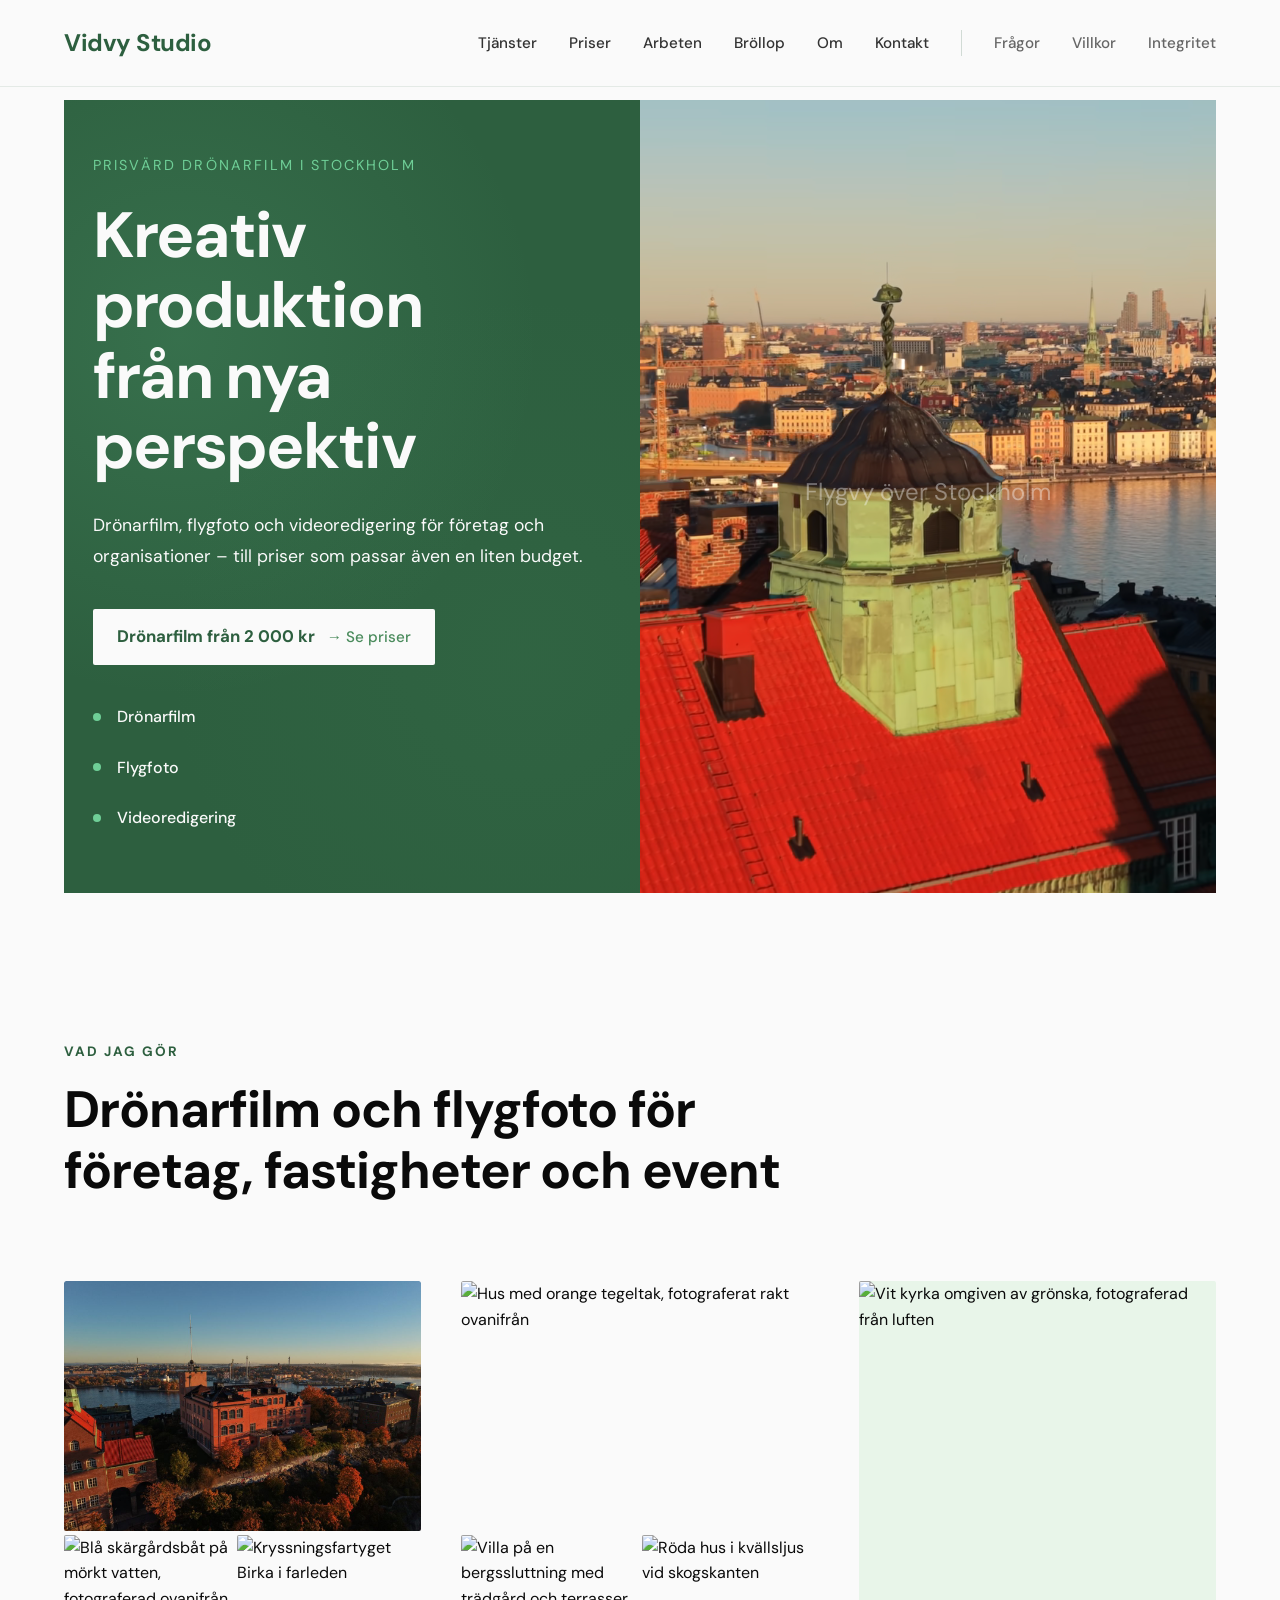
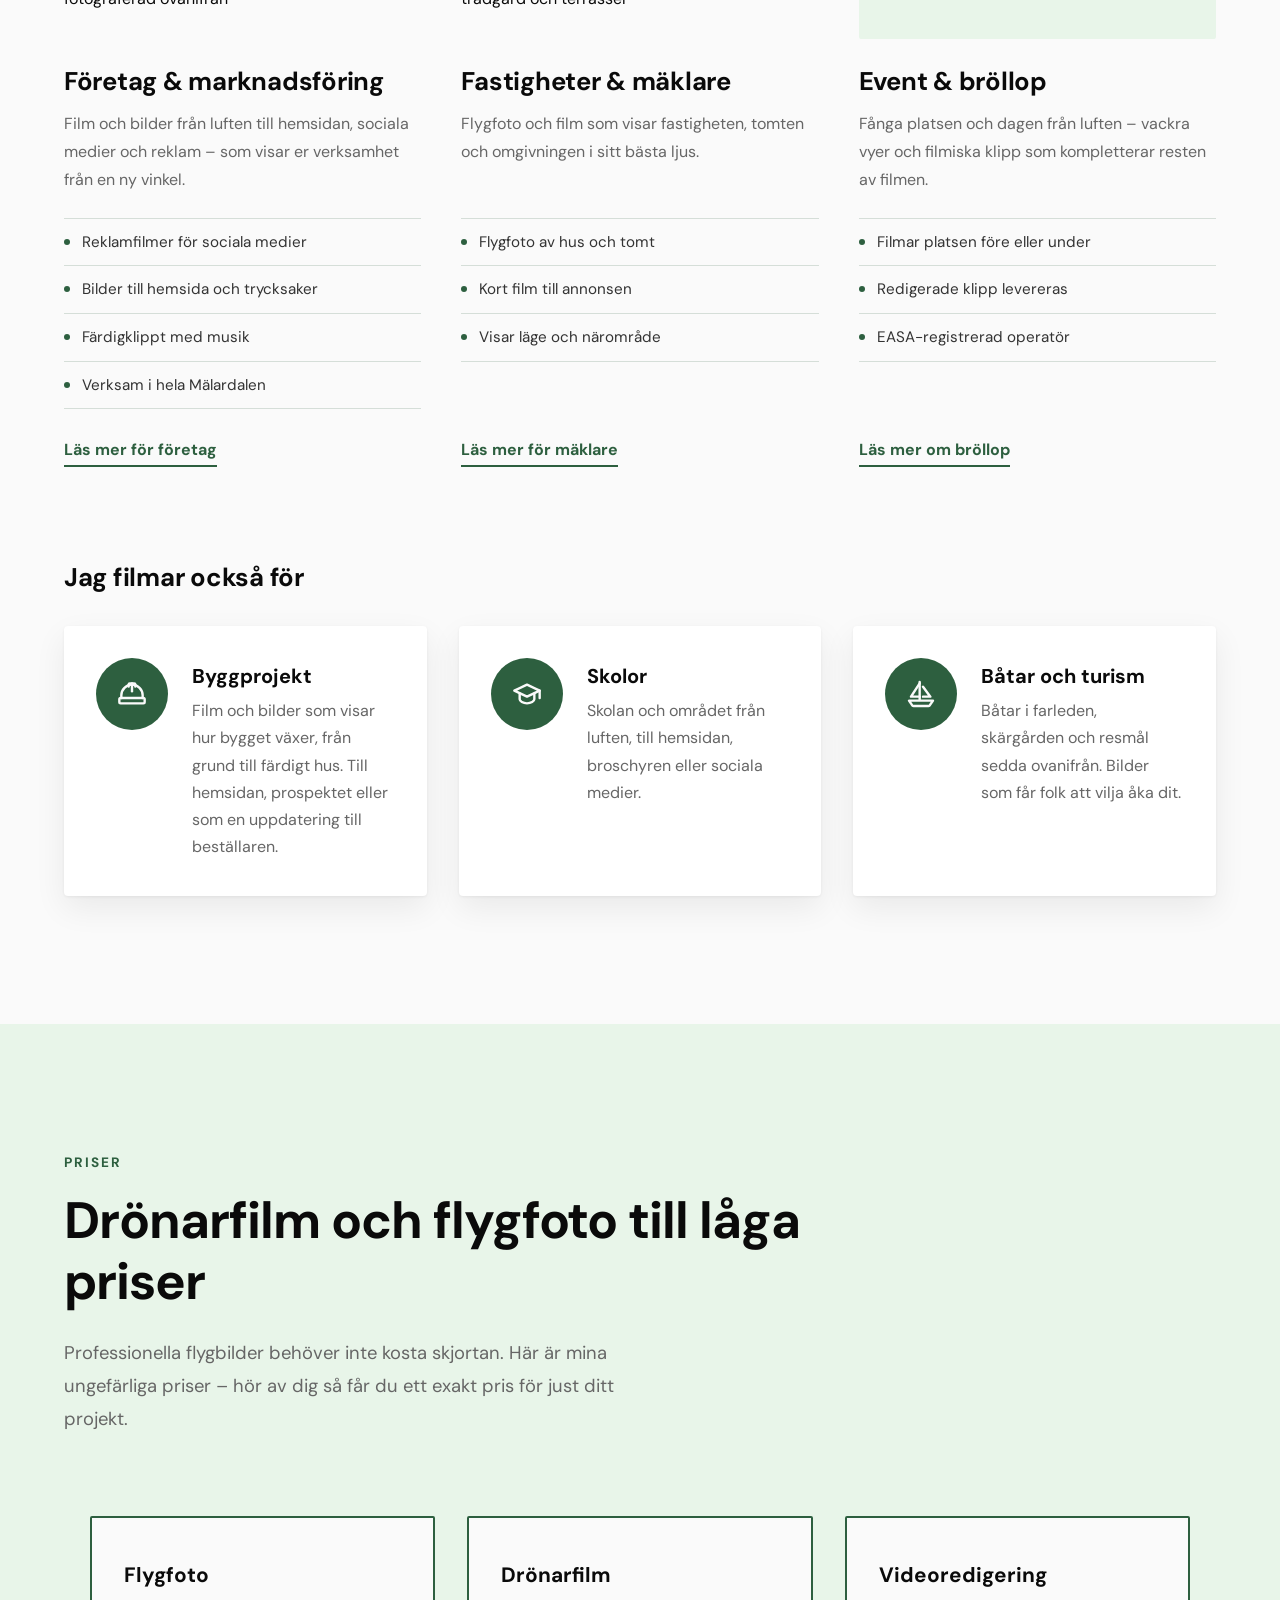
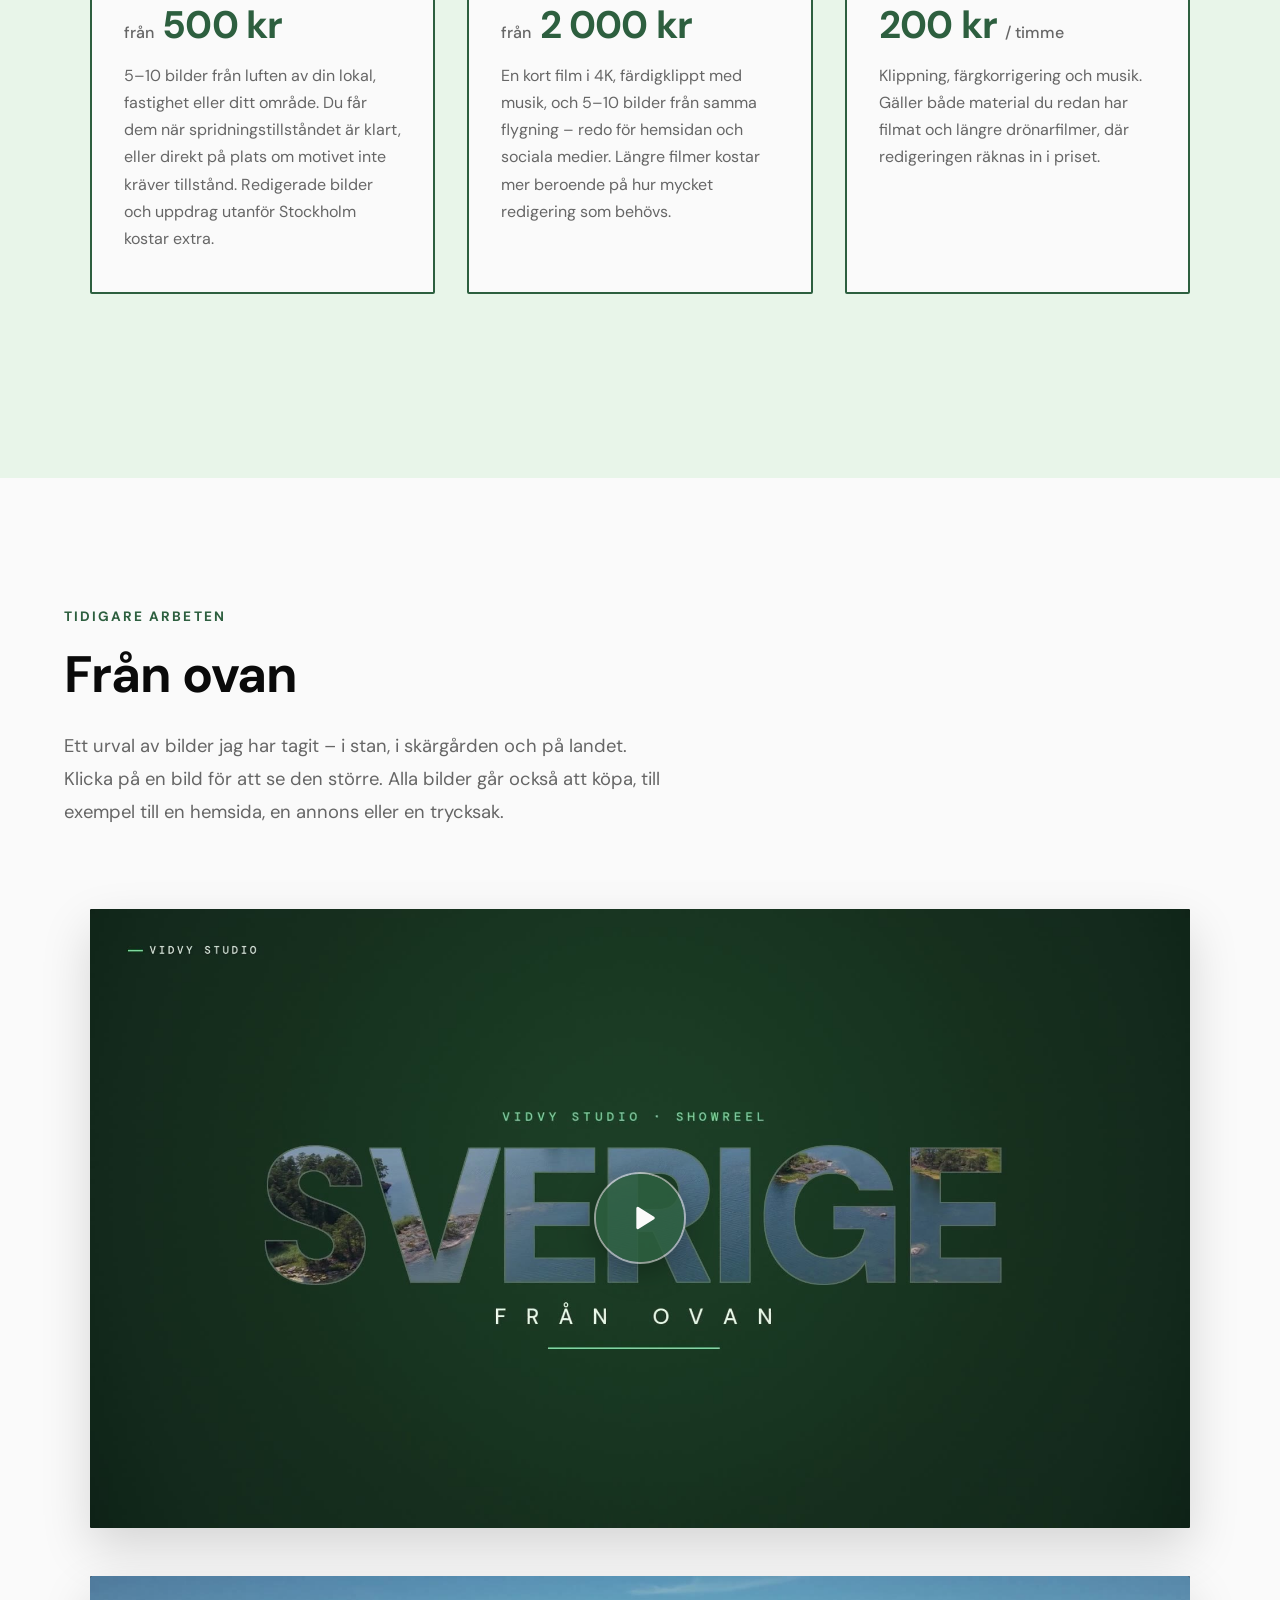
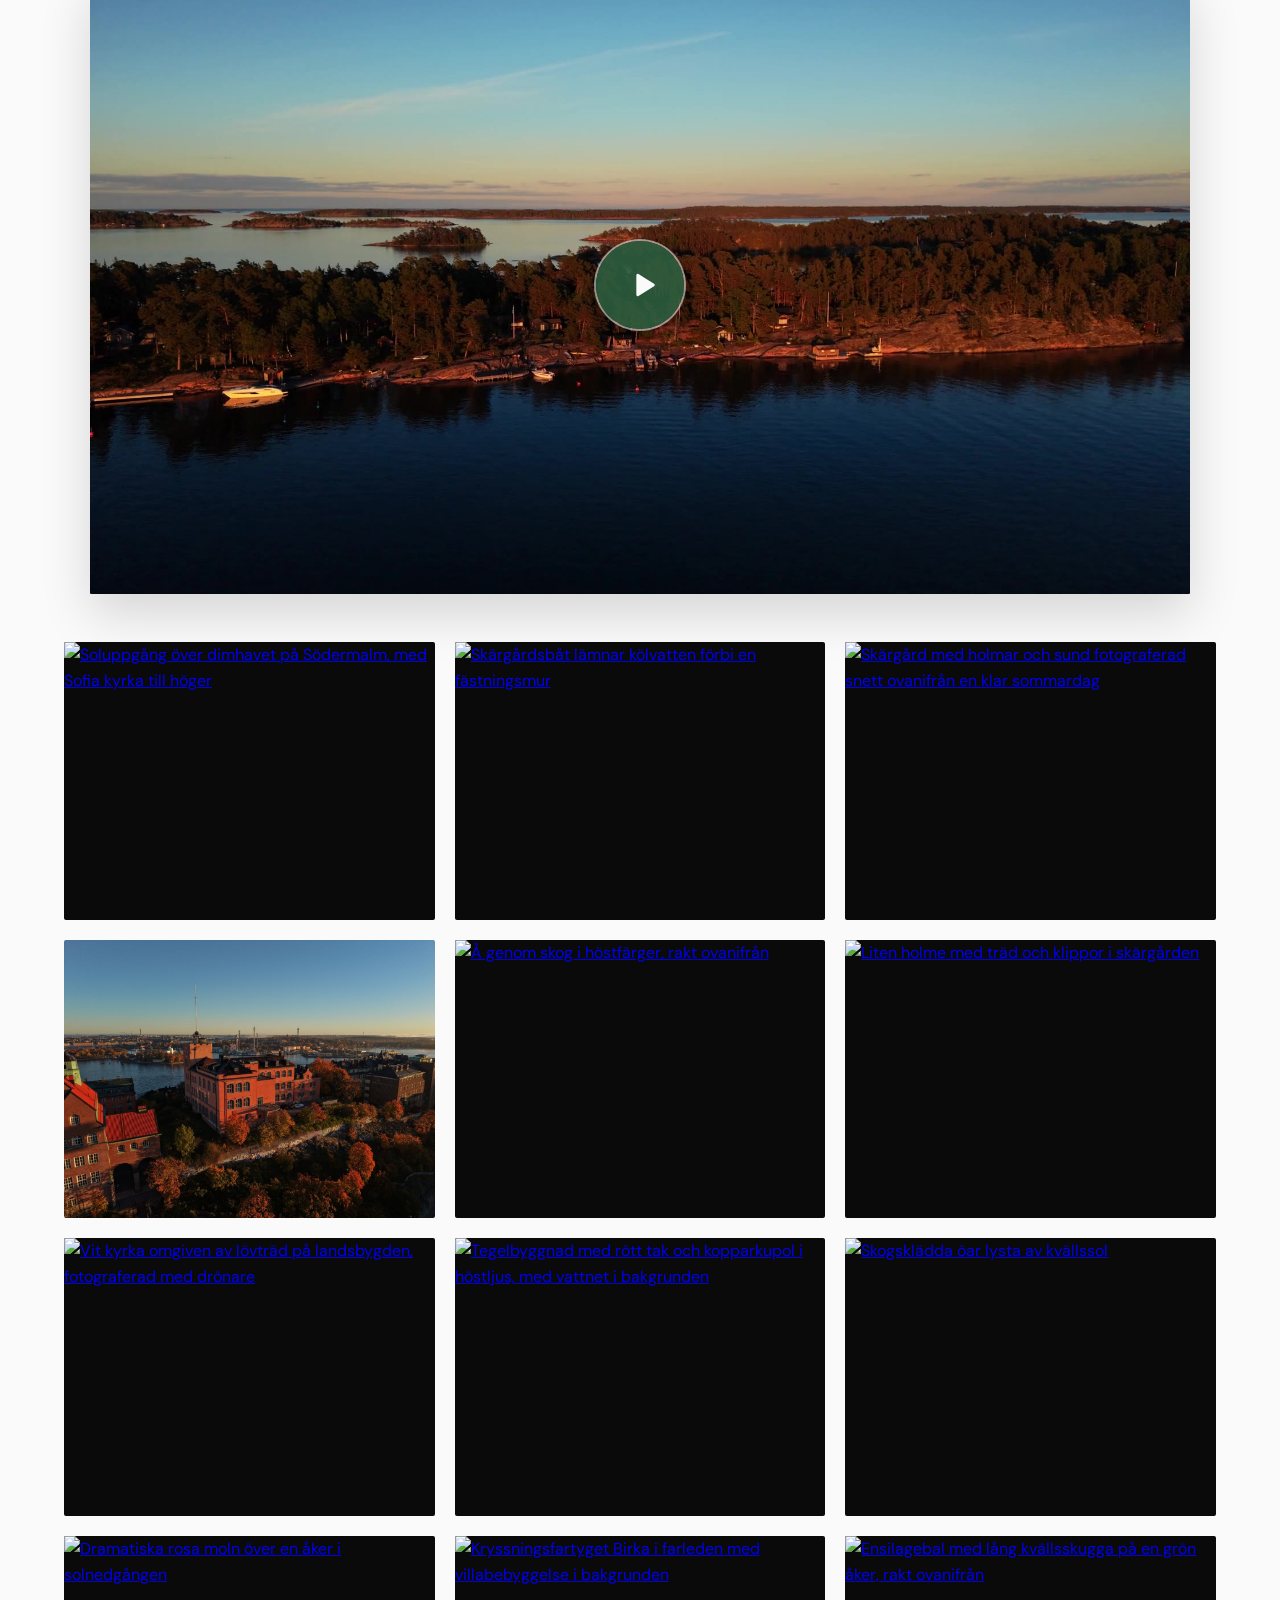
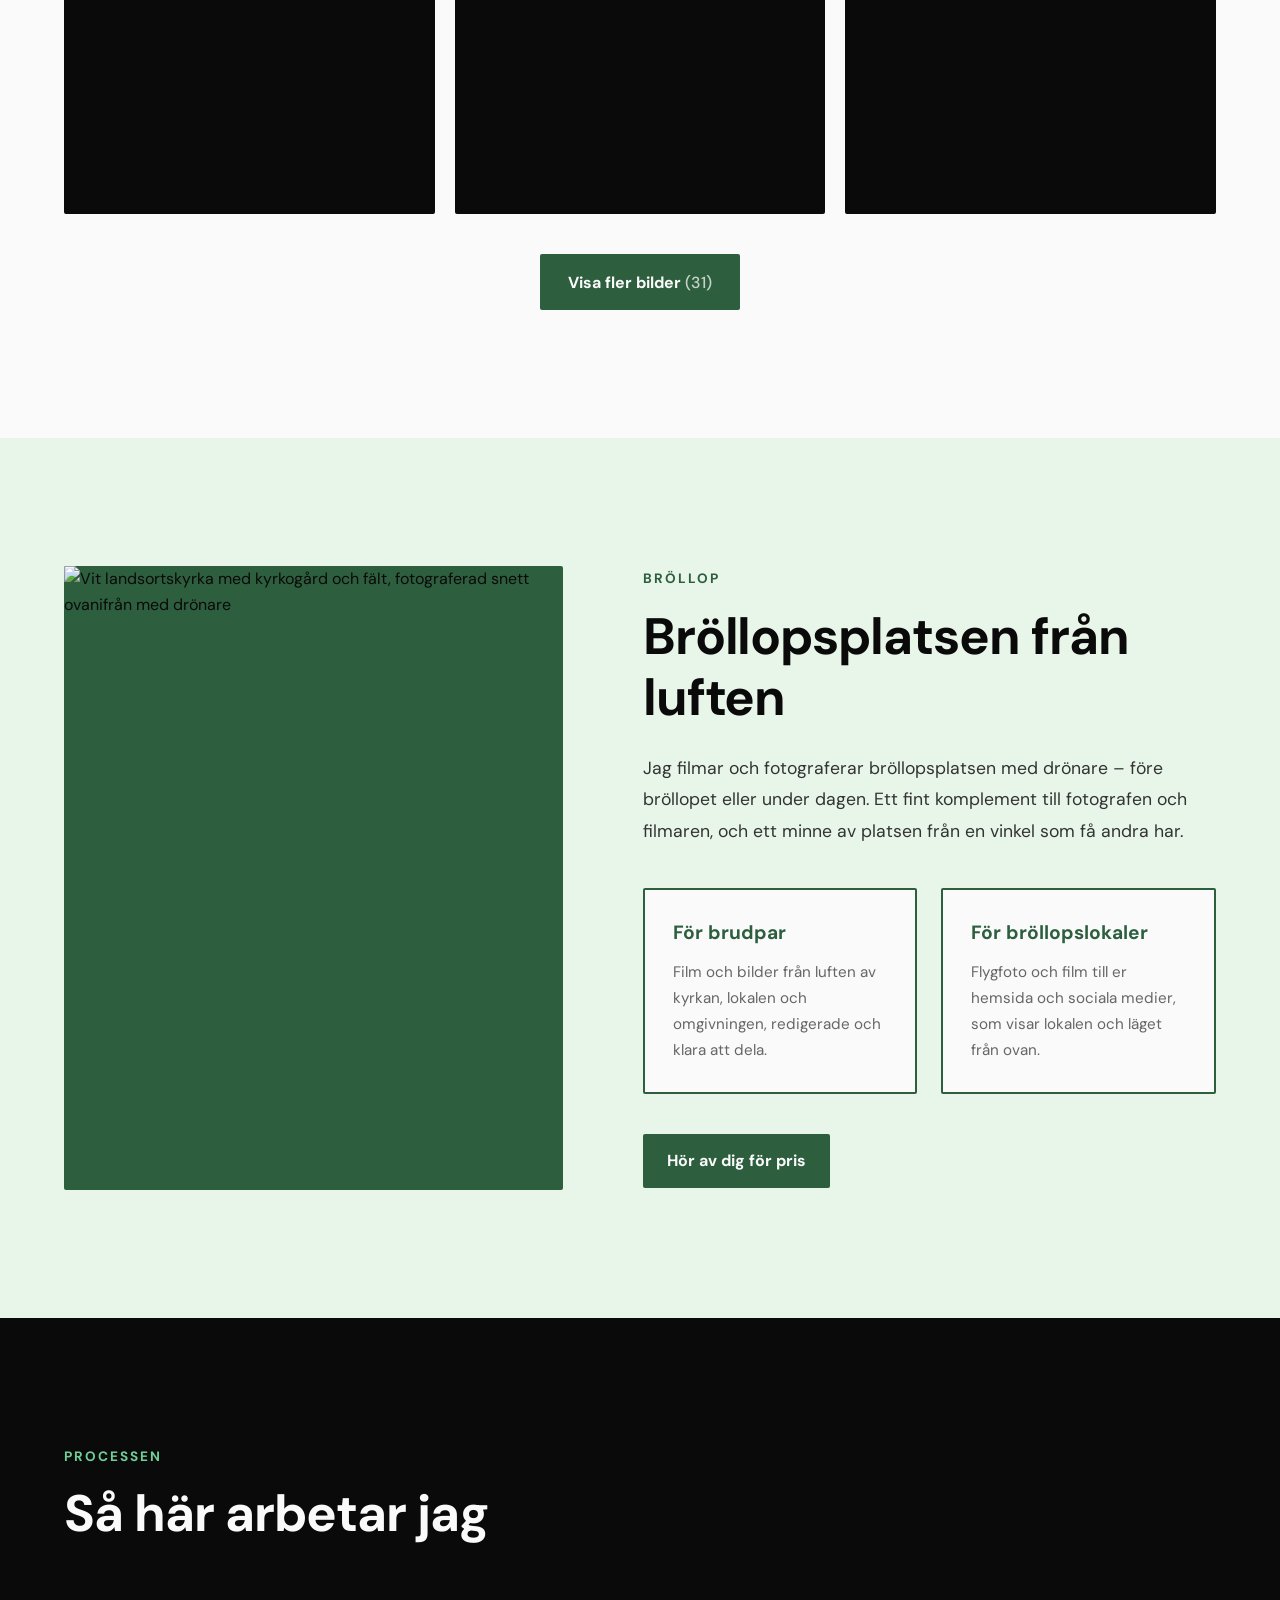
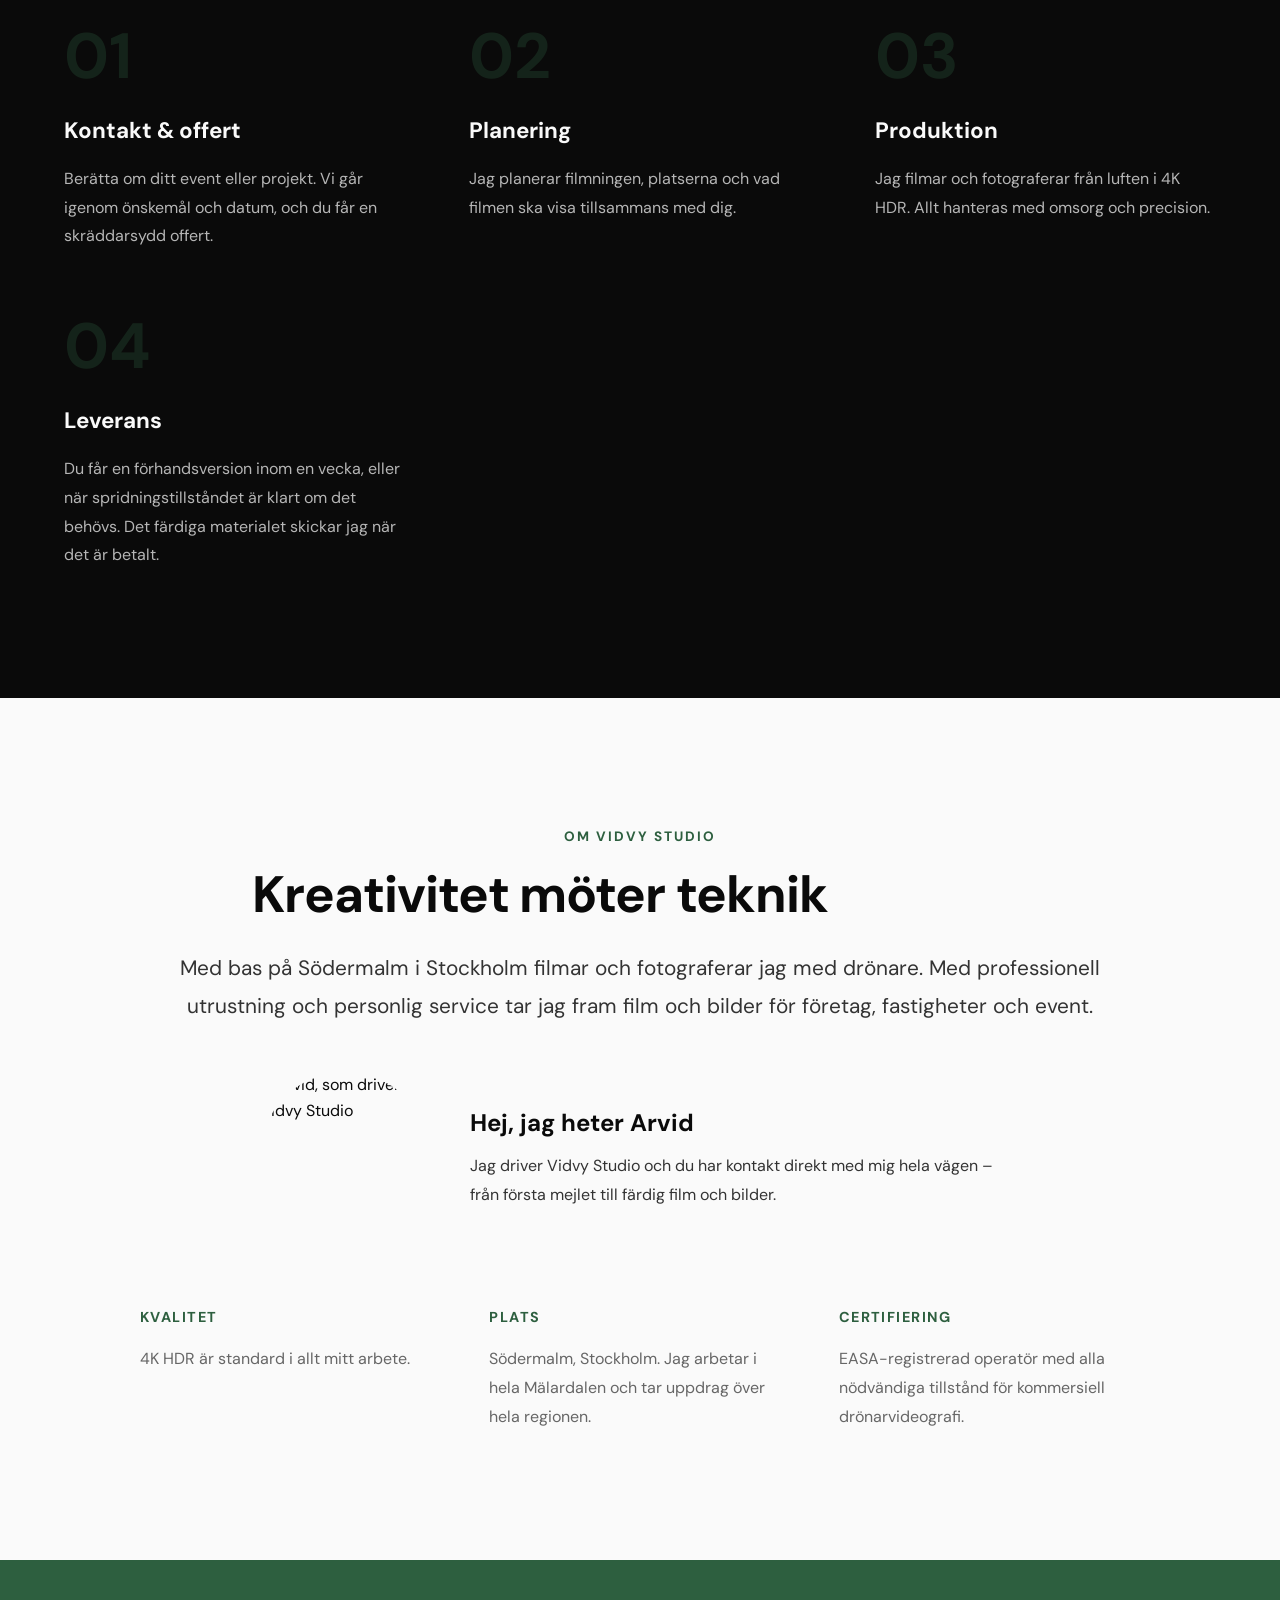
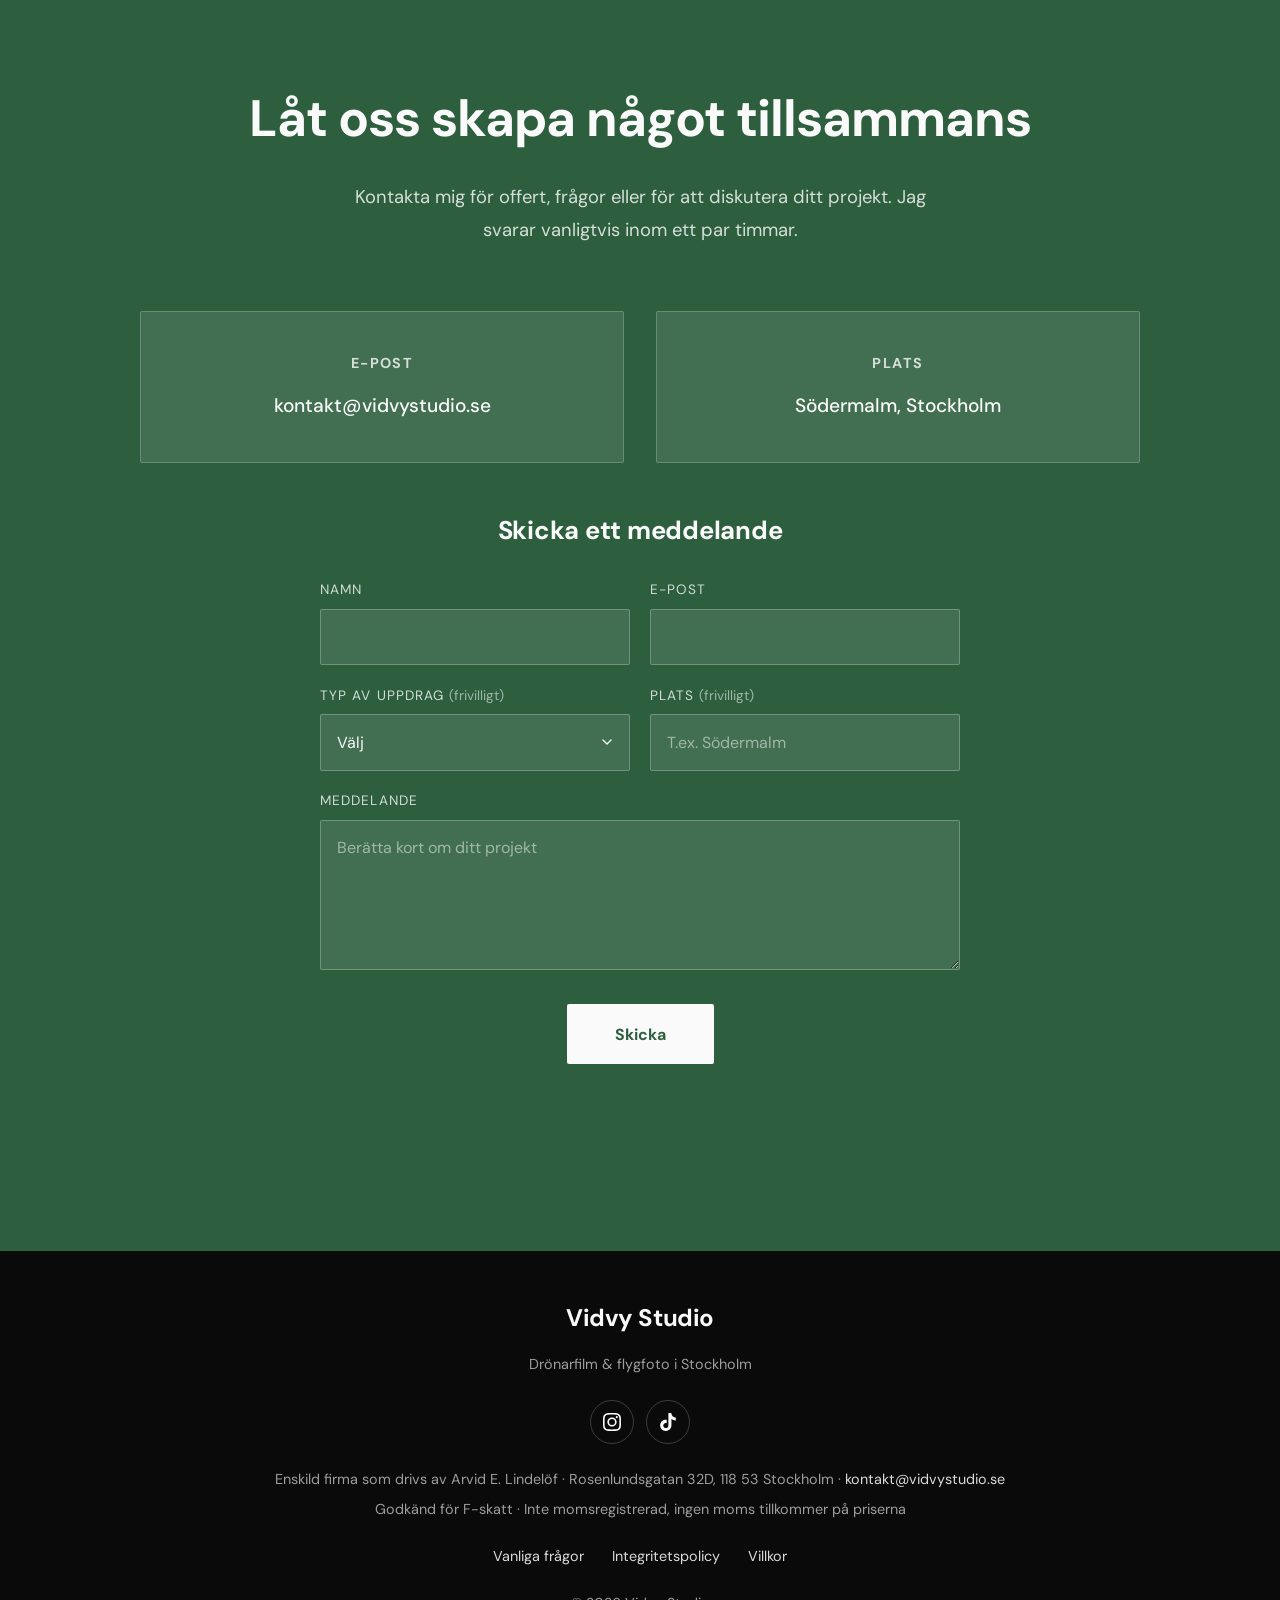
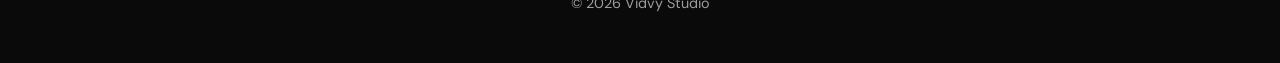
==== commit e114fec7: "Merge pull request #9 from VidvyStudio/forslag-malgrupp-och-fragor Sidor för mäklare, företag och br" ====
--- a/index.html
+++ b/index.html
@@ -48,1402 +48,7 @@
     </script>
     <link rel="preload" href="fonts/dm-sans-latin.woff2" as="font" type="font/woff2" crossorigin>
     <link rel="stylesheet" href="fonts/fonts.css">
-    <style>
-        :root {
-            --green: #2D5F3F;
-            --green-light: #4A8B5C;
-            --green-bright: #6FCF97;
-            --black: #0A0A0A;
-            --gray: #333333;
-            --gray-light: #666666;
-            --white: #FAFAFA;
-            --accent: #E8F5E9;
-        }
-
-        * {
-            margin: 0;
-            padding: 0;
-            box-sizing: border-box;
-        }
-
-        body {
-            font-family: 'DM Sans', sans-serif;
-            background: var(--white);
-            color: var(--black);
-            line-height: 1.6;
-            overflow-x: hidden;
-        }
-
-        /* Navigation */
-        nav {
-            position: fixed;
-            top: 0;
-            left: 0;
-            right: 0;
-            background: rgba(250, 250, 250, 0.9);
-            backdrop-filter: blur(20px);
-            padding: 1.5rem 5%;
-            z-index: 1000;
-            border-bottom: 1px solid rgba(45, 95, 63, 0.1);
-        }
-
-        nav .container {
-            max-width: 1400px;
-            margin: 0 auto;
-            display: flex;
-            justify-content: space-between;
-            align-items: center;
-        }
-
-        .logo {
-            font-size: 1.5rem;
-            font-weight: 700;
-            color: var(--green);
-            letter-spacing: -0.02em;
-        }
-
-        .nav-links {
-            display: flex;
-            gap: 2rem;
-            list-style: none;
-        }
-
-        .nav-links a {
-            color: var(--gray);
-            text-decoration: none;
-            font-weight: 500;
-            font-size: 0.95rem;
-            transition: color 0.3s;
-        }
-
-        .nav-links a:hover {
-            color: var(--green);
-        }
-
-        .nav-legal a {
-            color: var(--gray-light);
-        }
-
-        .nav-legal-first {
-            padding-left: 2rem;
-            border-left: 1px solid rgba(45, 95, 63, 0.2);
-        }
-
-        @media (max-width: 1180px) {
-            .nav-links {
-                gap: 1.5rem;
-            }
-
-            .nav-legal-first {
-                padding-left: 1.5rem;
-            }
-        }
-
-        /* Hero Section */
-        .hero {
-            margin-top: 80px;
-            padding: 1.25rem 5%;
-            min-height: calc(100vh - 80px);
-            min-height: calc(100svh - 80px);
-            display: grid;
-            grid-template-columns: 1fr 1fr;
-            position: relative;
-            overflow: hidden;
-        }
-
-        .hero-content {
-            background: var(--green);
-            color: var(--white);
-            padding: clamp(2rem, 6vh, 5rem) 5%;
-            display: flex;
-            flex-direction: column;
-            justify-content: center;
-            position: relative;
-        }
-
-        .hero-content::before {
-            content: '';
-            position: absolute;
-            top: 0;
-            left: 0;
-            right: 0;
-            bottom: 0;
-            background: 
-                radial-gradient(circle at 20% 30%, rgba(111, 207, 151, 0.15) 0%, transparent 50%),
-                radial-gradient(circle at 80% 70%, rgba(74, 139, 92, 0.1) 0%, transparent 50%);
-            pointer-events: none;
-        }
-
-        .hero-content > * {
-            position: relative;
-            z-index: 1;
-        }
-
-        .hero-eyebrow {
-            font-size: 0.9rem;
-            letter-spacing: 0.15em;
-            text-transform: uppercase;
-            color: var(--green-bright);
-            margin-bottom: 1.5rem;
-            opacity: 0;
-            animation: fadeInUp 0.8s ease forwards;
-        }
-
-        .hero h1 {
-            font-size: clamp(2.5rem, min(5vw, 8vh), 4.5rem);
-            line-height: 1.1;
-            margin-bottom: clamp(1rem, 3vh, 2rem);
-            font-weight: 700;
-            letter-spacing: -0.03em;
-            opacity: 0;
-            animation: fadeInUp 0.8s ease 0.2s forwards;
-        }
-
-        .hero-description {
-            font-size: 1.1rem;
-            line-height: 1.8;
-            max-width: 500px;
-            margin-bottom: clamp(1.5rem, 4vh, 3rem);
-            opacity: 0.9;
-            opacity: 0;
-            animation: fadeInUp 0.8s ease 0.4s forwards;
-        }
-
-        .hero-services {
-            display: flex;
-            flex-direction: column;
-            gap: clamp(0.25rem, 1vh, 1rem);
-            opacity: 0;
-            animation: fadeInUp 0.8s ease 0.6s forwards;
-        }
-
-        .hero-service-item {
-            display: flex;
-            align-items: center;
-            gap: 1rem;
-            padding: 0.5rem 0;
-        }
-
-        .hero-service-icon {
-            width: 8px;
-            height: 8px;
-            background: var(--green-bright);
-            border-radius: 50%;
-        }
-
-        .hero-service-text {
-            font-size: 1rem;
-            font-weight: 500;
-        }
-
-        .hero-image {
-            position: relative;
-            overflow: hidden;
-            background: var(--black);
-        }
-
-        .hero-image img {
-            position: absolute;
-            inset: 0;
-            width: 100%;
-            height: 100%;
-            object-fit: cover;
-            opacity: 0.85;
-            transition: transform 0.8s ease;
-        }
-
-        .hero-video {
-            position: absolute;
-            inset: 0;
-            width: 100%;
-            height: 100%;
-            object-fit: cover;
-            opacity: 0;
-            transition: opacity 0.8s ease;
-        }
-
-        .hero-video.is-playing {
-            opacity: 1;
-        }
-
-        @media (prefers-reduced-motion: reduce) {
-            .hero-video { display: none; }
-        }
-
-        .hero-image:hover img {
-            transform: scale(1.05);
-        }
-
-        .hero-image-placeholder {
-            position: absolute;
-            top: 50%;
-            left: 50%;
-            transform: translate(-50%, -50%);
-            text-align: center;
-            color: var(--white);
-            opacity: 0.4;
-            pointer-events: none;
-        }
-
-        .hero-image-placeholder .placeholder-text {
-            font-size: 1.5rem;
-            margin-bottom: 0.5rem;
-        }
-
-        @keyframes fadeInUp {
-            from {
-                opacity: 0;
-                transform: translateY(30px);
-            }
-            to {
-                opacity: 1;
-                transform: translateY(0);
-            }
-        }
-
-        /* Section Styling */
-        section {
-            padding: 8rem 5%;
-        }
-
-        .section-header {
-            max-width: 1400px;
-            margin: 0 auto 5rem;
-        }
-
-        .section-eyebrow {
-            font-size: 0.85rem;
-            letter-spacing: 0.15em;
-            text-transform: uppercase;
-            color: var(--green);
-            margin-bottom: 1rem;
-            font-weight: 600;
-        }
-
-        .section-title {
-            font-size: clamp(2rem, 4vw, 3.5rem);
-            line-height: 1.2;
-            margin-bottom: 1.5rem;
-            font-weight: 700;
-            letter-spacing: -0.02em;
-            max-width: 800px;
-        }
-
-        .section-description {
-            font-size: 1.15rem;
-            color: var(--gray-light);
-            max-width: 600px;
-            line-height: 1.8;
-        }
-
-        /* Services */
-        .services-grid {
-            max-width: 1400px;
-            margin: 0 auto;
-            display: grid;
-            grid-template-columns: repeat(3, 1fr);
-            gap: 2.5rem;
-        }
-
-        .service-card {
-            display: flex;
-            flex-direction: column;
-        }
-
-        @supports (grid-template-rows: subgrid) {
-            @media (min-width: 1001px) {
-                .services-grid {
-                    row-gap: 0;
-                }
-
-                .service-card {
-                    display: grid;
-                    grid-row: span 5;
-                    grid-template-rows: subgrid;
-                    row-gap: 0;
-                }
-            }
-        }
-
-        .service-media {
-            aspect-ratio: 1 / 1;
-            overflow: hidden;
-            border-radius: 2px;
-            background: var(--accent);
-            margin-bottom: 1.75rem;
-        }
-
-        .service-media img {
-            width: 100%;
-            height: 100%;
-            object-fit: cover;
-            display: block;
-        }
-
-        .service-media.combo {
-            display: grid;
-            grid-template-columns: 1fr 1fr;
-            grid-template-rows: 2.4fr 1fr;
-            gap: 4px;
-            background: transparent;
-        }
-
-        .service-media.combo img {
-            min-height: 0;
-            border-radius: 2px;
-        }
-
-        .service-media.combo img:first-child {
-            grid-column: 1 / span 2;
-        }
-
-        .service-card h3 {
-            font-size: 1.6rem;
-            line-height: 1.2;
-            letter-spacing: -0.01em;
-            margin-bottom: 0.75rem;
-            color: var(--black);
-            font-weight: 700;
-        }
-
-        .service-card p {
-            color: var(--gray-light);
-            line-height: 1.75;
-            margin-bottom: 1.5rem;
-            max-width: 42ch;
-        }
-
-        .service-features {
-            list-style: none;
-            border-top: 1px solid rgba(45, 95, 63, 0.18);
-            margin-bottom: 1.75rem;
-        }
-
-        .service-features li {
-            display: flex;
-            align-items: baseline;
-            gap: 0.75rem;
-            padding: 0.7rem 0;
-            border-bottom: 1px solid rgba(45, 95, 63, 0.18);
-            color: var(--gray);
-            font-size: 0.95rem;
-        }
-
-        .service-features li::before {
-            content: '';
-            flex: none;
-            width: 6px;
-            height: 6px;
-            border-radius: 50%;
-            background: var(--green);
-            transform: translateY(-2px);
-        }
-
-        .service-link {
-            margin-top: auto;
-            align-self: flex-start;
-            justify-self: start;
-            color: var(--green);
-            font-weight: 700;
-            text-decoration: none;
-            border-bottom: 2px solid currentColor;
-            padding-bottom: 2px;
-            transition: color 0.3s ease;
-        }
-
-        .service-link:hover {
-            color: var(--black);
-        }
-
-        .service-link:focus-visible {
-            outline: 2px solid var(--green);
-            outline-offset: 4px;
-        }
-
-        @media (max-width: 1000px) {
-            .services-grid {
-                grid-template-columns: 1fr;
-                gap: 3.5rem;
-                max-width: 900px;
-            }
-
-            .service-card {
-                display: grid;
-                grid-template-columns: minmax(0, 1fr) minmax(0, 1fr);
-                column-gap: 2.5rem;
-                align-items: start;
-            }
-
-            .service-media {
-                grid-row: 1 / span 5;
-                margin-bottom: 0;
-            }
-        }
-
-        @media (max-width: 640px) {
-            .service-card {
-                display: flex;
-                align-items: stretch;
-            }
-
-            .service-media {
-                margin-bottom: 1.5rem;
-            }
-        }
-
-
-        /* Fler grupper */
-        .also-for {
-            max-width: 1400px;
-            margin: 6rem auto 0;
-        }
-
-        .also-title {
-            font-size: 1.6rem;
-            line-height: 1.2;
-            letter-spacing: -0.01em;
-            font-weight: 700;
-            margin-bottom: 2rem;
-        }
-
-        .also-grid {
-            display: grid;
-            grid-template-columns: repeat(3, 1fr);
-            gap: 2rem;
-        }
-
-        .also-card {
-            display: flex;
-            align-items: flex-start;
-            gap: 1.5rem;
-            background: #fff;
-            border-radius: 4px;
-            padding: 2rem 2rem 2.25rem;
-            box-shadow: 0 1px 3px rgba(10, 10, 10, 0.06), 0 12px 32px rgba(10, 10, 10, 0.07);
-        }
-
-        .also-icon {
-            flex: none;
-            width: 72px;
-            height: 72px;
-            border-radius: 50%;
-            background: var(--green);
-            color: var(--white);
-            display: grid;
-            place-items: center;
-        }
-
-        .also-icon svg {
-            width: 32px;
-            height: 32px;
-        }
-
-        .also-card h4 {
-            font-size: 1.25rem;
-            line-height: 1.3;
-            margin: 0.35rem 0 0.5rem;
-            color: var(--black);
-            font-weight: 700;
-        }
-
-        .also-card p {
-            color: var(--gray-light);
-            line-height: 1.7;
-        }
-
-        @media (max-width: 1000px) {
-            .also-for {
-                max-width: 900px;
-                margin-top: 4.5rem;
-            }
-
-            .also-grid {
-                grid-template-columns: 1fr;
-                gap: 1.25rem;
-            }
-        }
-
-        @media (max-width: 480px) {
-            .also-card {
-                padding: 1.5rem;
-                gap: 1.1rem;
-            }
-
-            .also-icon {
-                width: 56px;
-                height: 56px;
-            }
-
-            .also-icon svg {
-                width: 26px;
-                height: 26px;
-            }
-        }
-
-        /* Process Section */
-        .process-section {
-            background: var(--black);
-            color: var(--white);
-        }
-
-        .process-steps {
-            max-width: 1400px;
-            margin: 0 auto;
-            display: grid;
-            grid-template-columns: repeat(auto-fit, minmax(280px, 1fr));
-            gap: 4rem;
-        }
-
-        .process-step {
-            position: relative;
-        }
-
-        .step-number {
-            font-size: 4rem;
-            font-weight: 700;
-            color: var(--green);
-            line-height: 1;
-            margin-bottom: 1.5rem;
-            opacity: 0.3;
-        }
-
-        .process-step h4 {
-            font-size: 1.4rem;
-            margin-bottom: 1rem;
-            font-weight: 700;
-        }
-
-        .process-step p {
-            color: rgba(255, 255, 255, 0.7);
-            line-height: 1.8;
-        }
-
-        /* About Section */
-        .about-content {
-            max-width: 1000px;
-            margin: 0 auto;
-            text-align: center;
-        }
-
-        .about-intro {
-            font-size: 1.3rem;
-            line-height: 1.8;
-            margin-bottom: 3rem;
-            color: var(--gray);
-        }
-
-        .about-person {
-            display: flex;
-            align-items: center;
-            gap: 2.5rem;
-            max-width: 760px;
-            margin: 0 auto 3rem;
-            text-align: left;
-        }
-
-        .about-person img {
-            width: 170px;
-            height: 170px;
-            flex-shrink: 0;
-            border-radius: 50%;
-            object-fit: cover;
-        }
-
-        .about-person h3 {
-            font-size: 1.5rem;
-            margin-bottom: 0.6rem;
-        }
-
-        .about-person p {
-            color: var(--gray);
-            line-height: 1.8;
-        }
-
-        @media (max-width: 640px) {
-            .about-person {
-                flex-direction: column;
-                text-align: center;
-                gap: 1.5rem;
-            }
-        }
-
-        .about-details {
-            display: grid;
-            grid-template-columns: repeat(auto-fit, minmax(250px, 1fr));
-            gap: 3rem;
-            margin-top: 4rem;
-        }
-
-        .about-detail {
-            text-align: left;
-        }
-
-        .about-detail h4 {
-            font-size: 0.9rem;
-            letter-spacing: 0.1em;
-            text-transform: uppercase;
-            color: var(--green);
-            margin-bottom: 1rem;
-            font-weight: 600;
-        }
-
-        .about-detail p {
-            color: var(--gray-light);
-            line-height: 1.8;
-        }
-
-        /* Contact Section */
-        .contact-section {
-            background: var(--green);
-            color: var(--white);
-        }
-
-        .contact-content {
-            max-width: 1000px;
-            margin: 0 auto;
-            text-align: center;
-        }
-
-        .contact-content .section-title {
-            color: var(--white);
-            margin: 0 auto 2rem;
-        }
-
-        .contact-content .section-description {
-            color: rgba(255, 255, 255, 0.8);
-            margin: 0 auto 4rem;
-        }
-
-        .contact-methods {
-            display: grid;
-            grid-template-columns: repeat(auto-fit, minmax(280px, 1fr));
-            gap: 2rem;
-            margin-bottom: 3rem;
-        }
-
-        .contact-method {
-            background: rgba(255, 255, 255, 0.1);
-            padding: 2.5rem;
-            border-radius: 2px;
-            border: 1px solid rgba(255, 255, 255, 0.2);
-            transition: all 0.3s ease;
-        }
-
-        .contact-method:hover {
-            background: rgba(255, 255, 255, 0.15);
-            transform: translateY(-3px);
-        }
-
-        .contact-method h4 {
-            font-size: 0.9rem;
-            letter-spacing: 0.1em;
-            text-transform: uppercase;
-            margin-bottom: 1rem;
-            opacity: 0.8;
-        }
-
-        .contact-method a {
-            color: var(--white);
-            text-decoration: none;
-            font-size: 1.2rem;
-            font-weight: 500;
-            word-break: break-word;
-        }
-
-        .cta-button {
-            display: inline-block;
-            background: var(--white);
-            color: var(--green);
-            padding: 1.2rem 3rem;
-            border-radius: 2px;
-            text-decoration: none;
-            font-weight: 600;
-            font-size: 1rem;
-            transition: all 0.3s ease;
-            margin-top: 2rem;
-        }
-
-        .cta-button:hover {
-            background: var(--accent);
-            transform: translateY(-2px);
-            box-shadow: 0 10px 30px rgba(0, 0, 0, 0.2);
-        }
-
-        /* Contact form */
-        .contact-form {
-            max-width: 640px;
-            margin: 0 auto 1rem;
-            text-align: left;
-            display: grid;
-            gap: 1.2rem;
-        }
-
-        .contact-form h3 {
-            font-weight: 700;
-            font-size: 1.6rem;
-            letter-spacing: -0.01em;
-            text-align: center;
-            margin-bottom: 0.5rem;
-        }
-
-        .form-row {
-            display: grid;
-            grid-template-columns: 1fr 1fr;
-            gap: 1.2rem;
-        }
-
-        .form-field label {
-            display: block;
-            font-size: 0.85rem;
-            letter-spacing: 0.08em;
-            text-transform: uppercase;
-            opacity: 0.8;
-            margin-bottom: 0.5rem;
-        }
-
-        .form-optional {
-            text-transform: none;
-            letter-spacing: 0;
-            opacity: 0.7;
-            margin-left: 0.3rem;
-        }
-
-        .form-field input,
-        .form-field select,
-        .form-field textarea {
-            width: 100%;
-            background: rgba(255, 255, 255, 0.1);
-            border: 1px solid rgba(255, 255, 255, 0.25);
-            border-radius: 2px;
-            padding: 0.9rem 1rem;
-            color: var(--white);
-            font: inherit;
-            font-size: 1rem;
-        }
-
-        .form-field textarea {
-            min-height: 150px;
-            resize: vertical;
-        }
-
-        .form-field select {
-            appearance: none;
-            -webkit-appearance: none;
-            cursor: pointer;
-            padding-right: 2.5rem;
-            background-image: url("data:image/svg+xml,%3Csvg xmlns='http://www.w3.org/2000/svg' viewBox='0 0 24 24' fill='none' stroke='%23FAFAFA' stroke-width='2' stroke-linecap='round' stroke-linejoin='round'%3E%3Cpath d='m6 9 6 6 6-6'/%3E%3C/svg%3E");
-            background-repeat: no-repeat;
-            background-position: right 0.9rem center;
-            background-size: 16px;
-        }
-
-        .form-field select option {
-            color: var(--black);
-            background: var(--white);
-        }
-
-        .form-picked {
-            display: flex;
-            align-items: center;
-            gap: 1rem;
-            padding: 0.6rem;
-            background: rgba(255, 255, 255, 0.1);
-            border: 1px solid rgba(255, 255, 255, 0.25);
-            border-radius: 2px;
-        }
-
-        .form-picked[hidden] {
-            display: none;
-        }
-
-        .form-picked img {
-            width: 84px;
-            height: 63px;
-            object-fit: cover;
-            flex-shrink: 0;
-        }
-
-        .form-picked p {
-            flex: 1;
-            font-size: 0.95rem;
-            line-height: 1.45;
-        }
-
-        .form-picked small {
-            display: block;
-            font-size: 0.8rem;
-            letter-spacing: 0.08em;
-            text-transform: uppercase;
-            opacity: 0.7;
-        }
-
-        .form-picked button {
-            background: none;
-            border: none;
-            color: var(--white);
-            font-size: 1.5rem;
-            line-height: 1;
-            padding: 0.25rem 0.6rem;
-            cursor: pointer;
-            opacity: 0.7;
-        }
-
-        .form-picked button:hover {
-            opacity: 1;
-        }
-
-        .form-field input::placeholder,
-        .form-field textarea::placeholder {
-            color: rgba(255, 255, 255, 0.5);
-        }
-
-        .form-field input:focus,
-        .form-field select:focus,
-        .form-field textarea:focus {
-            outline: none;
-            border-color: var(--white);
-            background: rgba(255, 255, 255, 0.15);
-        }
-
-        .contact-form .cta-button {
-            border: none;
-            cursor: pointer;
-            font-family: inherit;
-            justify-self: center;
-            margin-top: 0.5rem;
-        }
-
-        .contact-form .cta-button:disabled {
-            opacity: 0.6;
-            cursor: wait;
-        }
-
-        .form-status {
-            text-align: center;
-            min-height: 1.5em;
-            font-weight: 500;
-        }
-
-        .form-honeypot {
-            display: none;
-        }
-
-        @media (max-width: 640px) {
-            .form-row {
-                grid-template-columns: 1fr;
-            }
-        }
-
-        /* Footer */
-        footer {
-            background: var(--black);
-            color: rgba(255, 255, 255, 0.6);
-            padding: 3rem 5%;
-            text-align: center;
-            font-size: 0.9rem;
-        }
-
-        footer .logo {
-            color: var(--white);
-            margin-bottom: 1rem;
-        }
-
-        footer p + p {
-            margin-top: 0.4rem;
-        }
-
-        .footer-info {
-            margin-top: 1.5rem;
-        }
-
-        .footer-info span {
-            white-space: nowrap;
-        }
-
-        footer a {
-            color: rgba(255, 255, 255, 0.85);
-            text-decoration: none;
-        }
-
-        footer a:hover {
-            color: var(--white);
-            text-decoration: underline;
-        }
-
-        .footer-social {
-            list-style: none;
-            display: flex;
-            justify-content: center;
-            gap: 0.75rem;
-            margin: 1.5rem 0 0;
-            padding: 0;
-        }
-
-        .footer-social a {
-            display: grid;
-            place-items: center;
-            width: 44px;
-            height: 44px;
-            border-radius: 50%;
-            border: 1px solid rgba(255, 255, 255, 0.2);
-            color: var(--white);
-            transition: background 0.2s ease, border-color 0.2s ease, color 0.2s ease;
-        }
-
-        .footer-social a:hover {
-            background: var(--green-bright);
-            border-color: var(--green-bright);
-            color: var(--black);
-            text-decoration: none;
-        }
-
-        .footer-social a:focus-visible {
-            outline: 2px solid var(--green-bright);
-            outline-offset: 3px;
-        }
-
-        .footer-social svg {
-            width: 18px;
-            height: 18px;
-            fill: currentColor;
-        }
-
-        .footer-links {
-            list-style: none;
-            display: flex;
-            flex-wrap: wrap;
-            justify-content: center;
-            gap: 0.5rem 1.75rem;
-            margin: 1.5rem 0;
-        }
-
-        /* Hero price link */
-        .hero-price {
-            display: inline-flex;
-            align-items: baseline;
-            gap: 0.75rem;
-            align-self: flex-start;
-            background: var(--white);
-            color: var(--green);
-            padding: 0.9rem 1.5rem;
-            border-radius: 2px;
-            text-decoration: none;
-            font-weight: 700;
-            font-size: 1.05rem;
-            margin-bottom: clamp(1.25rem, 3.5vh, 2.5rem);
-            opacity: 0;
-            animation: fadeInUp 0.8s ease 0.5s forwards;
-            transition: transform 0.3s ease, box-shadow 0.3s ease;
-        }
-
-        .hero-price span {
-            font-weight: 500;
-            font-size: 0.95rem;
-            color: var(--green-light);
-        }
-
-        .hero-price:hover {
-            transform: translateY(-2px);
-            box-shadow: 0 10px 30px rgba(0, 0, 0, 0.2);
-        }
-
-        /* Bröllop */
-        .wedding-section {
-            background: var(--accent);
-        }
-
-        .wedding-content {
-            max-width: 1400px;
-            margin: 0 auto;
-            display: grid;
-            grid-template-columns: 1fr 1.15fr;
-            gap: 5rem;
-            align-items: center;
-        }
-
-        .wedding-image {
-            aspect-ratio: 4/5;
-            overflow: hidden;
-            border-radius: 2px;
-            background: var(--green);
-        }
-
-        .wedding-image img {
-            width: 100%;
-            height: 100%;
-            object-fit: cover;
-            object-position: center 65%;
-            display: block;
-        }
-
-        .wedding-details > p {
-            font-size: 1.1rem;
-            color: var(--gray);
-            line-height: 1.8;
-            margin-bottom: 2.5rem;
-            max-width: 620px;
-        }
-
-        .wedding-offers {
-            display: grid;
-            grid-template-columns: 1fr 1fr;
-            gap: 1.5rem;
-            margin-bottom: 2.5rem;
-        }
-
-        .wedding-offer {
-            background: var(--white);
-            border: 2px solid var(--green);
-            border-radius: 2px;
-            padding: 1.75rem;
-        }
-
-        .wedding-offer h3 {
-            font-size: 1.2rem;
-            color: var(--green);
-            margin-bottom: 0.75rem;
-            font-weight: 700;
-        }
-
-        .wedding-offer p {
-            font-size: 0.95rem;
-            color: var(--gray-light);
-            line-height: 1.7;
-        }
-
-        .wedding-cta {
-            display: inline-block;
-            background: var(--green);
-            color: var(--white);
-            padding: 0.9rem 1.5rem;
-            border-radius: 2px;
-            text-decoration: none;
-            font-weight: 700;
-            transition: transform 0.3s ease, box-shadow 0.3s ease;
-        }
-
-        .wedding-cta:hover {
-            transform: translateY(-2px);
-            box-shadow: 0 10px 30px rgba(0, 0, 0, 0.15);
-        }
-
-        @media (max-width: 968px) {
-            .wedding-content {
-                grid-template-columns: 1fr;
-                gap: 3rem;
-            }
-
-            .wedding-image {
-                aspect-ratio: 4/3;
-            }
-        }
-
-        @media (max-width: 640px) {
-            .wedding-offers {
-                grid-template-columns: 1fr;
-            }
-        }
-
-        /* Pricing */
-        .pricing-section {
-            background: var(--accent);
-        }
-
-        .pricing-grid {
-            max-width: 1100px;
-            margin: 0 auto;
-            display: grid;
-            grid-template-columns: repeat(auto-fit, minmax(260px, 1fr));
-            gap: 2rem;
-        }
-
-        .pricing-note {
-            max-width: 1100px;
-            margin: 2rem auto 0;
-            color: var(--gray-light);
-            font-size: 0.95rem;
-        }
-
-        .pricing-note a {
-            color: var(--green);
-            font-weight: 500;
-        }
-
-        .price-card {
-            background: var(--white);
-            border: 2px solid var(--green);
-            border-radius: 2px;
-            padding: 2.5rem 2rem;
-            position: relative;
-        }
-
-
-
-        .price-card h3 {
-            font-size: 1.3rem;
-            margin-bottom: 0.75rem;
-        }
-
-        .price {
-            font-size: 2.4rem;
-            font-weight: 700;
-            color: var(--green);
-            line-height: 1.1;
-            margin-bottom: 1rem;
-            letter-spacing: -0.02em;
-        }
-
-        .price .from {
-            font-size: 1rem;
-            font-weight: 500;
-            color: var(--gray-light);
-            letter-spacing: 0;
-        }
-
-        .price-card p {
-            color: var(--gray-light);
-            line-height: 1.7;
-        }
-
-        /* Portfolio */
-        .showreel {
-            max-width: 1100px;
-            margin: 0 auto 3rem;
-        }
-
-        .showreel video {
-            display: block;
-            width: 100%;
-            height: auto;
-            aspect-ratio: 16 / 9;
-            background: var(--black);
-            border-radius: 2px;
-            box-shadow: 0 20px 50px rgba(0, 0, 0, 0.15);
-        }
-
-        .portfolio-section {
-            background: var(--white);
-        }
-
-        .portfolio-grid {
-            max-width: 1400px;
-            margin: 0 auto;
-            display: grid;
-            grid-template-columns: repeat(auto-fill, minmax(300px, 1fr));
-            gap: 1.25rem;
-        }
-
-        .portfolio-item.is-hidden {
-            display: none;
-        }
-
-        .portfolio-more {
-            text-align: center;
-            margin-top: 2.5rem;
-        }
-
-        .portfolio-more button {
-            font: inherit;
-            font-weight: 700;
-            font-size: 1rem;
-            color: var(--white);
-            background: var(--green);
-            border: none;
-            border-radius: 2px;
-            padding: 0.95rem 1.75rem;
-            cursor: pointer;
-            transition: transform 0.3s ease, box-shadow 0.3s ease;
-        }
-
-        .portfolio-more button span {
-            font-weight: 500;
-            opacity: 0.75;
-        }
-
-        .portfolio-more button:hover {
-            transform: translateY(-2px);
-            box-shadow: 0 10px 30px rgba(0, 0, 0, 0.15);
-        }
-
-        .portfolio-item {
-            display: block;
-            position: relative;
-            overflow: hidden;
-            border-radius: 2px;
-            background: var(--black);
-            cursor: zoom-in;
-            aspect-ratio: 4 / 3;
-        }
-
-        .portfolio-item img {
-            width: 100%;
-            height: 100%;
-            object-fit: cover;
-            display: block;
-            transition: transform 0.6s ease, opacity 0.3s ease;
-        }
-
-        .portfolio-item:hover img {
-            transform: scale(1.04);
-            opacity: 0.9;
-        }
-
-        .portfolio-item .portfolio-caption {
-            position: absolute;
-            left: 0;
-            right: 0;
-            bottom: 0;
-            padding: 2rem 1.25rem 1rem;
-            background: linear-gradient(to top, rgba(10, 10, 10, 0.7), transparent);
-            color: var(--white);
-            font-size: 0.9rem;
-            font-weight: 500;
-            opacity: 0;
-            transition: opacity 0.3s ease;
-        }
-
-        .portfolio-item:hover .portfolio-caption,
-        .portfolio-item:focus-visible .portfolio-caption {
-            opacity: 1;
-        }
-
-        /* Lightbox */
-        .lightbox {
-            position: fixed;
-            inset: 0;
-            background: rgba(10, 10, 10, 0.95);
-            display: none;
-            align-items: center;
-            justify-content: center;
-            z-index: 2000;
-            padding: 4rem 1rem 5.5rem;
-        }
-
-        .lightbox.open {
-            display: flex;
-        }
-
-        .lightbox img {
-            max-width: 100%;
-            max-height: 100%;
-            object-fit: contain;
-        }
-
-        .lightbox button {
-            position: absolute;
-            background: none;
-            border: none;
-            color: var(--white);
-            font-size: 2rem;
-            cursor: pointer;
-            padding: 0.5rem 1rem;
-            opacity: 0.8;
-        }
-
-        .lightbox button:hover {
-            opacity: 1;
-        }
-
-        .lightbox-close { top: 1rem; right: 1rem; }
-        .lightbox-prev { left: 0.5rem; top: 50%; transform: translateY(-50%); }
-        .lightbox-next { right: 0.5rem; top: 50%; transform: translateY(-50%); }
-
-        .lightbox-bar {
-            position: absolute;
-            left: 1rem;
-            right: 1rem;
-            bottom: 1.1rem;
-            display: flex;
-            flex-wrap: wrap;
-            align-items: center;
-            justify-content: center;
-            gap: 0.75rem 1.75rem;
-            text-align: center;
-        }
-
-        .lightbox-title {
-            color: var(--white);
-            font-weight: 500;
-            font-size: 0.95rem;
-        }
-
-        .lightbox .lightbox-buy {
-            position: static;
-            transform: none;
-            opacity: 1;
-            background: var(--green);
-            color: var(--white);
-            font: inherit;
-            font-size: 0.95rem;
-            font-weight: 600;
-            padding: 0.6rem 1.5rem;
-            border-radius: 2px;
-            transition: background 0.2s ease;
-        }
-
-        .lightbox .lightbox-buy:hover {
-            background: var(--green-light);
-        }
-
-        .lightbox .lightbox-buy:focus-visible {
-            outline: 2px solid var(--green-bright);
-            outline-offset: 3px;
-        }
-
-        .lightbox-full {
-            color: rgba(255, 255, 255, 0.8);
-            font-size: 0.9rem;
-            text-decoration: none;
-            border-bottom: 1px solid rgba(255, 255, 255, 0.4);
-        }
-
-        .lightbox-full:hover {
-            color: var(--white);
-        }
-
-        /* Responsive */
-        @media (max-width: 968px) {
-            .hero {
-                grid-template-columns: 1fr;
-                min-height: 0;
-            }
-
-            .hero-content {
-                padding: 5rem 5%;
-            }
-
-            .hero-image {
-                min-height: 400px;
-            }
-
-            .nav-links {
-                display: none;
-            }
-
-            section {
-                padding: 5rem 5%;
-            }
-        }
-
-        @media (max-width: 640px) {
-            .process-steps {
-                grid-template-columns: 1fr;
-                gap: 3rem;
-            }
-        }
-
-        /* Scroll animations */
-        .fade-in {
-            opacity: 0;
-            transform: translateY(30px);
-            transition: all 0.8s ease;
-        }
-
-        .fade-in.visible {
-            opacity: 1;
-            transform: translateY(0);
-        }
-    </style>
+    <link rel="stylesheet" href="stil.css">
 </head>
 <body>
     <nav>
@@ -1456,7 +61,8 @@
                 <li><a href="#brollop">Bröllop</a></li>
                 <li><a href="#om">Om</a></li>
                 <li><a href="#kontakt">Kontakt</a></li>
-                <li class="nav-legal nav-legal-first"><a href="villkor.html">Villkor</a></li>
+                <li class="nav-legal nav-legal-first"><a href="fragor.html">Frågor</a></li>
+                <li class="nav-legal"><a href="villkor.html">Villkor</a></li>
                 <li class="nav-legal"><a href="integritetspolicy.html">Integritet</a></li>
             </ul>
         </div>
@@ -1520,7 +126,7 @@
                     <li>Färdigklippt med musik</li>
                     <li>Verksam i hela Mälardalen</li>
                 </ul>
-                <a class="service-link" href="#kontakt">Be om offert</a>
+                <a class="service-link" href="foretag.html">Läs mer för företag</a>
             </article>
 
             <article class="service-card fade-in">
@@ -1536,7 +142,7 @@
                     <li>Kort film till annonsen</li>
                     <li>Visar läge och närområde</li>
                 </ul>
-                <a class="service-link" href="#kontakt">Be om offert</a>
+                <a class="service-link" href="maklare.html">Läs mer för mäklare</a>
             </article>
 
             <article class="service-card fade-in">
@@ -1550,7 +156,7 @@
                     <li>Redigerade klipp levereras</li>
                     <li>EASA-registrerad operatör</li>
                 </ul>
-                <a class="service-link" href="#kontakt">Be om offert</a>
+                <a class="service-link" href="brollop.html">Läs mer om bröllop</a>
             </article>
         </div>
 
@@ -1617,13 +223,13 @@
         </div>
 
         <div class="showreel fade-in">
-            <video controls playsinline preload="none" poster="showreel-sverige-fran-ovan-poster.jpg" width="1920" height="1080" aria-label="Vidvy Studio showreel Sverige från ovan – drönarfilm från Stockholm, skärgården och landet">
+            <video controls controlslist="nodownload noplaybackrate" disablepictureinpicture playsinline preload="none" poster="showreel-sverige-fran-ovan-poster.jpg" width="1920" height="1080" aria-label="Vidvy Studio showreel Sverige från ovan – drönarfilm från Stockholm, skärgården och landet">
                 <source src="showreel-sverige-fran-ovan.mp4" type="video/mp4">
             </video>
         </div>
 
         <div class="showreel fade-in">
-            <video controls playsinline preload="none" poster="dronarfilm-skargard-och-land-poster.jpg" width="1920" height="1080" aria-label="Drönarfilm från skärgården och landet">
+            <video controls controlslist="nodownload noplaybackrate" disablepictureinpicture playsinline preload="none" poster="dronarfilm-skargard-och-land-poster.jpg" width="1920" height="1080" aria-label="Drönarfilm från skärgården och landet">
                 <source src="dronarfilm-skargard-och-land.mp4" type="video/mp4">
             </video>
         </div>
@@ -1990,6 +596,7 @@
             <p><span>Godkänd för F-skatt</span> · <span>Inte momsregistrerad,</span> <span>ingen moms tillkommer på priserna</span></p>
         </div>
         <ul class="footer-links">
+            <li><a href="fragor.html">Vanliga frågor</a></li>
             <li><a href="integritetspolicy.html">Integritetspolicy</a></li>
             <li><a href="villkor.html">Villkor</a></li>
         </ul>
@@ -2209,5 +816,6 @@
             });
         })();
     </script>
+    <script src="spelare.js" defer></script>
 </body>
 </html>
--- a/stil.css
+++ b/stil.css
@@ -0,0 +1,1716 @@
+/* Stilmall för startsidan och målgruppssidorna (företag, mäklare, bröllop).
+   Undersidorna (villkor, integritetspolicy, vanliga frågor) använder undersida.css. */
+
+:root {
+    --green: #2D5F3F;
+    --green-light: #4A8B5C;
+    --green-bright: #6FCF97;
+    --black: #0A0A0A;
+    --gray: #333333;
+    --gray-light: #666666;
+    --white: #FAFAFA;
+    --accent: #E8F5E9;
+}
+
+* {
+    margin: 0;
+    padding: 0;
+    box-sizing: border-box;
+}
+
+body {
+    font-family: 'DM Sans', sans-serif;
+    background: var(--white);
+    color: var(--black);
+    line-height: 1.6;
+    overflow-x: hidden;
+}
+
+/* Navigation */
+nav {
+    position: fixed;
+    top: 0;
+    left: 0;
+    right: 0;
+    background: rgba(250, 250, 250, 0.9);
+    backdrop-filter: blur(20px);
+    padding: 1.5rem 5%;
+    z-index: 1000;
+    border-bottom: 1px solid rgba(45, 95, 63, 0.1);
+}
+
+nav .container {
+    max-width: 1400px;
+    margin: 0 auto;
+    display: flex;
+    justify-content: space-between;
+    align-items: center;
+}
+
+.logo {
+    font-size: 1.5rem;
+    font-weight: 700;
+    color: var(--green);
+    letter-spacing: -0.02em;
+}
+
+.nav-links {
+    display: flex;
+    gap: 2rem;
+    list-style: none;
+}
+
+.nav-links a {
+    color: var(--gray);
+    text-decoration: none;
+    font-weight: 500;
+    font-size: 0.95rem;
+    transition: color 0.3s;
+}
+
+.nav-links a:hover {
+    color: var(--green);
+}
+
+.nav-legal a {
+    color: var(--gray-light);
+}
+
+.nav-legal-first {
+    padding-left: 2rem;
+    border-left: 1px solid rgba(45, 95, 63, 0.2);
+}
+
+@media (max-width: 1180px) {
+    .nav-links {
+        gap: 1.5rem;
+    }
+
+    .nav-legal-first {
+        padding-left: 1.5rem;
+    }
+}
+
+/* Hero Section */
+.hero {
+    margin-top: 80px;
+    padding: 1.25rem 5%;
+    min-height: calc(100vh - 80px);
+    min-height: calc(100svh - 80px);
+    display: grid;
+    grid-template-columns: 1fr 1fr;
+    position: relative;
+    overflow: hidden;
+}
+
+.hero-content {
+    background: var(--green);
+    color: var(--white);
+    padding: clamp(2rem, 6vh, 5rem) 5%;
+    display: flex;
+    flex-direction: column;
+    justify-content: center;
+    position: relative;
+}
+
+.hero-content::before {
+    content: '';
+    position: absolute;
+    top: 0;
+    left: 0;
+    right: 0;
+    bottom: 0;
+    background: 
+        radial-gradient(circle at 20% 30%, rgba(111, 207, 151, 0.15) 0%, transparent 50%),
+        radial-gradient(circle at 80% 70%, rgba(74, 139, 92, 0.1) 0%, transparent 50%);
+    pointer-events: none;
+}
+
+.hero-content > * {
+    position: relative;
+    z-index: 1;
+}
+
+.hero-eyebrow {
+    font-size: 0.9rem;
+    letter-spacing: 0.15em;
+    text-transform: uppercase;
+    color: var(--green-bright);
+    margin-bottom: 1.5rem;
+    opacity: 0;
+    animation: fadeInUp 0.8s ease forwards;
+}
+
+.hero h1 {
+    font-size: clamp(2.5rem, min(5vw, 8vh), 4.5rem);
+    line-height: 1.1;
+    margin-bottom: clamp(1rem, 3vh, 2rem);
+    font-weight: 700;
+    letter-spacing: -0.03em;
+    opacity: 0;
+    animation: fadeInUp 0.8s ease 0.2s forwards;
+}
+
+.hero-description {
+    font-size: 1.1rem;
+    line-height: 1.8;
+    max-width: 500px;
+    margin-bottom: clamp(1.5rem, 4vh, 3rem);
+    opacity: 0.9;
+    opacity: 0;
+    animation: fadeInUp 0.8s ease 0.4s forwards;
+}
+
+.hero-services {
+    display: flex;
+    flex-direction: column;
+    gap: clamp(0.25rem, 1vh, 1rem);
+    opacity: 0;
+    animation: fadeInUp 0.8s ease 0.6s forwards;
+}
+
+.hero-service-item {
+    display: flex;
+    align-items: center;
+    gap: 1rem;
+    padding: 0.5rem 0;
+}
+
+.hero-service-icon {
+    width: 8px;
+    height: 8px;
+    background: var(--green-bright);
+    border-radius: 50%;
+}
+
+.hero-service-text {
+    font-size: 1rem;
+    font-weight: 500;
+}
+
+.hero-image {
+    position: relative;
+    overflow: hidden;
+    background: var(--black);
+}
+
+.hero-image img {
+    position: absolute;
+    inset: 0;
+    width: 100%;
+    height: 100%;
+    object-fit: cover;
+    opacity: 0.85;
+    transition: transform 0.8s ease;
+}
+
+.hero-video {
+    position: absolute;
+    inset: 0;
+    width: 100%;
+    height: 100%;
+    object-fit: cover;
+    opacity: 0;
+    transition: opacity 0.8s ease;
+}
+
+.hero-video.is-playing {
+    opacity: 1;
+}
+
+@media (prefers-reduced-motion: reduce) {
+    .hero-video { display: none; }
+}
+
+.hero-image:hover img {
+    transform: scale(1.05);
+}
+
+.hero-image-placeholder {
+    position: absolute;
+    top: 50%;
+    left: 50%;
+    transform: translate(-50%, -50%);
+    text-align: center;
+    color: var(--white);
+    opacity: 0.4;
+    pointer-events: none;
+}
+
+.hero-image-placeholder .placeholder-text {
+    font-size: 1.5rem;
+    margin-bottom: 0.5rem;
+}
+
+@keyframes fadeInUp {
+    from {
+        opacity: 0;
+        transform: translateY(30px);
+    }
+    to {
+        opacity: 1;
+        transform: translateY(0);
+    }
+}
+
+/* Section Styling */
+section {
+    padding: 8rem 5%;
+}
+
+.section-header {
+    max-width: 1400px;
+    margin: 0 auto 5rem;
+}
+
+.section-eyebrow {
+    font-size: 0.85rem;
+    letter-spacing: 0.15em;
+    text-transform: uppercase;
+    color: var(--green);
+    margin-bottom: 1rem;
+    font-weight: 600;
+}
+
+.section-title {
+    font-size: clamp(2rem, 4vw, 3.5rem);
+    line-height: 1.2;
+    margin-bottom: 1.5rem;
+    font-weight: 700;
+    letter-spacing: -0.02em;
+    max-width: 800px;
+}
+
+.section-description {
+    font-size: 1.15rem;
+    color: var(--gray-light);
+    max-width: 600px;
+    line-height: 1.8;
+}
+
+/* Services */
+.services-grid {
+    max-width: 1400px;
+    margin: 0 auto;
+    display: grid;
+    grid-template-columns: repeat(3, 1fr);
+    gap: 2.5rem;
+}
+
+.service-card {
+    display: flex;
+    flex-direction: column;
+}
+
+@supports (grid-template-rows: subgrid) {
+    @media (min-width: 1001px) {
+        .services-grid {
+            row-gap: 0;
+        }
+
+        .service-card {
+            display: grid;
+            grid-row: span 5;
+            grid-template-rows: subgrid;
+            row-gap: 0;
+        }
+    }
+}
+
+.service-media {
+    aspect-ratio: 1 / 1;
+    overflow: hidden;
+    border-radius: 2px;
+    background: var(--accent);
+    margin-bottom: 1.75rem;
+}
+
+.service-media img {
+    width: 100%;
+    height: 100%;
+    object-fit: cover;
+    display: block;
+}
+
+.service-media.combo {
+    display: grid;
+    grid-template-columns: 1fr 1fr;
+    grid-template-rows: 2.4fr 1fr;
+    gap: 4px;
+    background: transparent;
+}
+
+.service-media.combo img {
+    min-height: 0;
+    border-radius: 2px;
+}
+
+.service-media.combo img:first-child {
+    grid-column: 1 / span 2;
+}
+
+.service-card h3 {
+    font-size: 1.6rem;
+    line-height: 1.2;
+    letter-spacing: -0.01em;
+    margin-bottom: 0.75rem;
+    color: var(--black);
+    font-weight: 700;
+}
+
+.service-card p {
+    color: var(--gray-light);
+    line-height: 1.75;
+    margin-bottom: 1.5rem;
+    max-width: 42ch;
+}
+
+.service-features {
+    list-style: none;
+    border-top: 1px solid rgba(45, 95, 63, 0.18);
+    margin-bottom: 1.75rem;
+}
+
+.service-features li {
+    display: flex;
+    align-items: baseline;
+    gap: 0.75rem;
+    padding: 0.7rem 0;
+    border-bottom: 1px solid rgba(45, 95, 63, 0.18);
+    color: var(--gray);
+    font-size: 0.95rem;
+}
+
+.service-features li::before {
+    content: '';
+    flex: none;
+    width: 6px;
+    height: 6px;
+    border-radius: 50%;
+    background: var(--green);
+    transform: translateY(-2px);
+}
+
+.service-link {
+    margin-top: auto;
+    align-self: flex-start;
+    justify-self: start;
+    color: var(--green);
+    font-weight: 700;
+    text-decoration: none;
+    border-bottom: 2px solid currentColor;
+    padding-bottom: 2px;
+    transition: color 0.3s ease;
+}
+
+.service-link:hover {
+    color: var(--black);
+}
+
+.service-link:focus-visible {
+    outline: 2px solid var(--green);
+    outline-offset: 4px;
+}
+
+@media (max-width: 1000px) {
+    .services-grid {
+        grid-template-columns: 1fr;
+        gap: 3.5rem;
+        max-width: 900px;
+    }
+
+    .service-card {
+        display: grid;
+        grid-template-columns: minmax(0, 1fr) minmax(0, 1fr);
+        column-gap: 2.5rem;
+        align-items: start;
+    }
+
+    .service-media {
+        grid-row: 1 / span 5;
+        margin-bottom: 0;
+    }
+}
+
+@media (max-width: 640px) {
+    .service-card {
+        display: flex;
+        align-items: stretch;
+    }
+
+    .service-media {
+        margin-bottom: 1.5rem;
+    }
+}
+
+
+/* Fler grupper */
+.also-for {
+    max-width: 1400px;
+    margin: 6rem auto 0;
+}
+
+.also-title {
+    font-size: 1.6rem;
+    line-height: 1.2;
+    letter-spacing: -0.01em;
+    font-weight: 700;
+    margin-bottom: 2rem;
+}
+
+.also-grid {
+    display: grid;
+    grid-template-columns: repeat(3, 1fr);
+    gap: 2rem;
+}
+
+.also-card {
+    display: flex;
+    align-items: flex-start;
+    gap: 1.5rem;
+    background: #fff;
+    border-radius: 4px;
+    padding: 2rem 2rem 2.25rem;
+    box-shadow: 0 1px 3px rgba(10, 10, 10, 0.06), 0 12px 32px rgba(10, 10, 10, 0.07);
+}
+
+.also-icon {
+    flex: none;
+    width: 72px;
+    height: 72px;
+    border-radius: 50%;
+    background: var(--green);
+    color: var(--white);
+    display: grid;
+    place-items: center;
+}
+
+.also-icon svg {
+    width: 32px;
+    height: 32px;
+}
+
+.also-card h4 {
+    font-size: 1.25rem;
+    line-height: 1.3;
+    margin: 0.35rem 0 0.5rem;
+    color: var(--black);
+    font-weight: 700;
+}
+
+.also-card p {
+    color: var(--gray-light);
+    line-height: 1.7;
+}
+
+@media (max-width: 1000px) {
+    .also-for {
+        max-width: 900px;
+        margin-top: 4.5rem;
+    }
+
+    .also-grid {
+        grid-template-columns: 1fr;
+        gap: 1.25rem;
+    }
+}
+
+@media (max-width: 480px) {
+    .also-card {
+        padding: 1.5rem;
+        gap: 1.1rem;
+    }
+
+    .also-icon {
+        width: 56px;
+        height: 56px;
+    }
+
+    .also-icon svg {
+        width: 26px;
+        height: 26px;
+    }
+}
+
+/* Process Section */
+.process-section {
+    background: var(--black);
+    color: var(--white);
+}
+
+.process-steps {
+    max-width: 1400px;
+    margin: 0 auto;
+    display: grid;
+    grid-template-columns: repeat(auto-fit, minmax(280px, 1fr));
+    gap: 4rem;
+}
+
+.process-step {
+    position: relative;
+}
+
+.step-number {
+    font-size: 4rem;
+    font-weight: 700;
+    color: var(--green);
+    line-height: 1;
+    margin-bottom: 1.5rem;
+    opacity: 0.3;
+}
+
+.process-step h4 {
+    font-size: 1.4rem;
+    margin-bottom: 1rem;
+    font-weight: 700;
+}
+
+.process-step p {
+    color: rgba(255, 255, 255, 0.7);
+    line-height: 1.8;
+}
+
+/* About Section */
+.about-content {
+    max-width: 1000px;
+    margin: 0 auto;
+    text-align: center;
+}
+
+.about-intro {
+    font-size: 1.3rem;
+    line-height: 1.8;
+    margin-bottom: 3rem;
+    color: var(--gray);
+}
+
+.about-person {
+    display: flex;
+    align-items: center;
+    gap: 2.5rem;
+    max-width: 760px;
+    margin: 0 auto 3rem;
+    text-align: left;
+}
+
+.about-person img {
+    width: 170px;
+    height: 170px;
+    flex-shrink: 0;
+    border-radius: 50%;
+    object-fit: cover;
+}
+
+.about-person h3 {
+    font-size: 1.5rem;
+    margin-bottom: 0.6rem;
+}
+
+.about-person p {
+    color: var(--gray);
+    line-height: 1.8;
+}
+
+@media (max-width: 640px) {
+    .about-person {
+        flex-direction: column;
+        text-align: center;
+        gap: 1.5rem;
+    }
+}
+
+.about-details {
+    display: grid;
+    grid-template-columns: repeat(auto-fit, minmax(250px, 1fr));
+    gap: 3rem;
+    margin-top: 4rem;
+}
+
+.about-detail {
+    text-align: left;
+}
+
+.about-detail h4 {
+    font-size: 0.9rem;
+    letter-spacing: 0.1em;
+    text-transform: uppercase;
+    color: var(--green);
+    margin-bottom: 1rem;
+    font-weight: 600;
+}
+
+.about-detail p {
+    color: var(--gray-light);
+    line-height: 1.8;
+}
+
+/* Contact Section */
+.contact-section {
+    background: var(--green);
+    color: var(--white);
+}
+
+.contact-content {
+    max-width: 1000px;
+    margin: 0 auto;
+    text-align: center;
+}
+
+.contact-content .section-title {
+    color: var(--white);
+    margin: 0 auto 2rem;
+}
+
+.contact-content .section-description {
+    color: rgba(255, 255, 255, 0.8);
+    margin: 0 auto 4rem;
+}
+
+.contact-methods {
+    display: grid;
+    grid-template-columns: repeat(auto-fit, minmax(280px, 1fr));
+    gap: 2rem;
+    margin-bottom: 3rem;
+}
+
+.contact-method {
+    background: rgba(255, 255, 255, 0.1);
+    padding: 2.5rem;
+    border-radius: 2px;
+    border: 1px solid rgba(255, 255, 255, 0.2);
+    transition: all 0.3s ease;
+}
+
+.contact-method:hover {
+    background: rgba(255, 255, 255, 0.15);
+    transform: translateY(-3px);
+}
+
+.contact-method h4 {
+    font-size: 0.9rem;
+    letter-spacing: 0.1em;
+    text-transform: uppercase;
+    margin-bottom: 1rem;
+    opacity: 0.8;
+}
+
+.contact-method a {
+    color: var(--white);
+    text-decoration: none;
+    font-size: 1.2rem;
+    font-weight: 500;
+    word-break: break-word;
+}
+
+.cta-button {
+    display: inline-block;
+    background: var(--white);
+    color: var(--green);
+    padding: 1.2rem 3rem;
+    border-radius: 2px;
+    text-decoration: none;
+    font-weight: 600;
+    font-size: 1rem;
+    transition: all 0.3s ease;
+    margin-top: 2rem;
+}
+
+.cta-button:hover {
+    background: var(--accent);
+    transform: translateY(-2px);
+    box-shadow: 0 10px 30px rgba(0, 0, 0, 0.2);
+}
+
+/* Contact form */
+.contact-form {
+    max-width: 640px;
+    margin: 0 auto 1rem;
+    text-align: left;
+    display: grid;
+    gap: 1.2rem;
+}
+
+.contact-form h3 {
+    font-weight: 700;
+    font-size: 1.6rem;
+    letter-spacing: -0.01em;
+    text-align: center;
+    margin-bottom: 0.5rem;
+}
+
+.form-row {
+    display: grid;
+    grid-template-columns: 1fr 1fr;
+    gap: 1.2rem;
+}
+
+.form-field label {
+    display: block;
+    font-size: 0.85rem;
+    letter-spacing: 0.08em;
+    text-transform: uppercase;
+    opacity: 0.8;
+    margin-bottom: 0.5rem;
+}
+
+.form-optional {
+    text-transform: none;
+    letter-spacing: 0;
+    opacity: 0.7;
+    margin-left: 0.3rem;
+}
+
+.form-field input,
+.form-field select,
+.form-field textarea {
+    width: 100%;
+    background: rgba(255, 255, 255, 0.1);
+    border: 1px solid rgba(255, 255, 255, 0.25);
+    border-radius: 2px;
+    padding: 0.9rem 1rem;
+    color: var(--white);
+    font: inherit;
+    font-size: 1rem;
+}
+
+.form-field textarea {
+    min-height: 150px;
+    resize: vertical;
+}
+
+.form-field select {
+    appearance: none;
+    -webkit-appearance: none;
+    cursor: pointer;
+    padding-right: 2.5rem;
+    background-image: url("data:image/svg+xml,%3Csvg xmlns='http://www.w3.org/2000/svg' viewBox='0 0 24 24' fill='none' stroke='%23FAFAFA' stroke-width='2' stroke-linecap='round' stroke-linejoin='round'%3E%3Cpath d='m6 9 6 6 6-6'/%3E%3C/svg%3E");
+    background-repeat: no-repeat;
+    background-position: right 0.9rem center;
+    background-size: 16px;
+}
+
+.form-field select option {
+    color: var(--black);
+    background: var(--white);
+}
+
+.form-picked {
+    display: flex;
+    align-items: center;
+    gap: 1rem;
+    padding: 0.6rem;
+    background: rgba(255, 255, 255, 0.1);
+    border: 1px solid rgba(255, 255, 255, 0.25);
+    border-radius: 2px;
+}
+
+.form-picked[hidden] {
+    display: none;
+}
+
+.form-picked img {
+    width: 84px;
+    height: 63px;
+    object-fit: cover;
+    flex-shrink: 0;
+}
+
+.form-picked p {
+    flex: 1;
+    font-size: 0.95rem;
+    line-height: 1.45;
+}
+
+.form-picked small {
+    display: block;
+    font-size: 0.8rem;
+    letter-spacing: 0.08em;
+    text-transform: uppercase;
+    opacity: 0.7;
+}
+
+.form-picked button {
+    background: none;
+    border: none;
+    color: var(--white);
+    font-size: 1.5rem;
+    line-height: 1;
+    padding: 0.25rem 0.6rem;
+    cursor: pointer;
+    opacity: 0.7;
+}
+
+.form-picked button:hover {
+    opacity: 1;
+}
+
+.form-field input::placeholder,
+.form-field textarea::placeholder {
+    color: rgba(255, 255, 255, 0.5);
+}
+
+.form-field input:focus,
+.form-field select:focus,
+.form-field textarea:focus {
+    outline: none;
+    border-color: var(--white);
+    background: rgba(255, 255, 255, 0.15);
+}
+
+.contact-form .cta-button {
+    border: none;
+    cursor: pointer;
+    font-family: inherit;
+    justify-self: center;
+    margin-top: 0.5rem;
+}
+
+.contact-form .cta-button:disabled {
+    opacity: 0.6;
+    cursor: wait;
+}
+
+.form-status {
+    text-align: center;
+    min-height: 1.5em;
+    font-weight: 500;
+}
+
+.form-honeypot {
+    display: none;
+}
+
+@media (max-width: 640px) {
+    .form-row {
+        grid-template-columns: 1fr;
+    }
+}
+
+/* Footer */
+footer {
+    background: var(--black);
+    color: rgba(255, 255, 255, 0.6);
+    padding: 3rem 5%;
+    text-align: center;
+    font-size: 0.9rem;
+}
+
+footer .logo {
+    color: var(--white);
+    margin-bottom: 1rem;
+}
+
+footer p + p {
+    margin-top: 0.4rem;
+}
+
+.footer-info {
+    margin-top: 1.5rem;
+}
+
+.footer-info span {
+    white-space: nowrap;
+}
+
+footer a {
+    color: rgba(255, 255, 255, 0.85);
+    text-decoration: none;
+}
+
+footer a:hover {
+    color: var(--white);
+    text-decoration: underline;
+}
+
+.footer-social {
+    list-style: none;
+    display: flex;
+    justify-content: center;
+    gap: 0.75rem;
+    margin: 1.5rem 0 0;
+    padding: 0;
+}
+
+.footer-social a {
+    display: grid;
+    place-items: center;
+    width: 44px;
+    height: 44px;
+    border-radius: 50%;
+    border: 1px solid rgba(255, 255, 255, 0.2);
+    color: var(--white);
+    transition: background 0.2s ease, border-color 0.2s ease, color 0.2s ease;
+}
+
+.footer-social a:hover {
+    background: var(--green-bright);
+    border-color: var(--green-bright);
+    color: var(--black);
+    text-decoration: none;
+}
+
+.footer-social a:focus-visible {
+    outline: 2px solid var(--green-bright);
+    outline-offset: 3px;
+}
+
+.footer-social svg {
+    width: 18px;
+    height: 18px;
+    fill: currentColor;
+}
+
+.footer-links {
+    list-style: none;
+    display: flex;
+    flex-wrap: wrap;
+    justify-content: center;
+    gap: 0.5rem 1.75rem;
+    margin: 1.5rem 0;
+}
+
+/* Hero price link */
+.hero-price {
+    display: inline-flex;
+    align-items: baseline;
+    gap: 0.75rem;
+    align-self: flex-start;
+    background: var(--white);
+    color: var(--green);
+    padding: 0.9rem 1.5rem;
+    border-radius: 2px;
+    text-decoration: none;
+    font-weight: 700;
+    font-size: 1.05rem;
+    margin-bottom: clamp(1.25rem, 3.5vh, 2.5rem);
+    opacity: 0;
+    animation: fadeInUp 0.8s ease 0.5s forwards;
+    transition: transform 0.3s ease, box-shadow 0.3s ease;
+}
+
+.hero-price span {
+    font-weight: 500;
+    font-size: 0.95rem;
+    color: var(--green-light);
+}
+
+.hero-price:hover {
+    transform: translateY(-2px);
+    box-shadow: 0 10px 30px rgba(0, 0, 0, 0.2);
+}
+
+/* Bröllop */
+.wedding-section {
+    background: var(--accent);
+}
+
+.wedding-content {
+    max-width: 1400px;
+    margin: 0 auto;
+    display: grid;
+    grid-template-columns: 1fr 1.15fr;
+    gap: 5rem;
+    align-items: center;
+}
+
+.wedding-image {
+    aspect-ratio: 4/5;
+    overflow: hidden;
+    border-radius: 2px;
+    background: var(--green);
+}
+
+.wedding-image img {
+    width: 100%;
+    height: 100%;
+    object-fit: cover;
+    object-position: center 65%;
+    display: block;
+}
+
+.wedding-details > p {
+    font-size: 1.1rem;
+    color: var(--gray);
+    line-height: 1.8;
+    margin-bottom: 2.5rem;
+    max-width: 620px;
+}
+
+.wedding-offers {
+    display: grid;
+    grid-template-columns: 1fr 1fr;
+    gap: 1.5rem;
+    margin-bottom: 2.5rem;
+}
+
+.wedding-offer {
+    background: var(--white);
+    border: 2px solid var(--green);
+    border-radius: 2px;
+    padding: 1.75rem;
+}
+
+.wedding-offer h3 {
+    font-size: 1.2rem;
+    color: var(--green);
+    margin-bottom: 0.75rem;
+    font-weight: 700;
+}
+
+.wedding-offer p {
+    font-size: 0.95rem;
+    color: var(--gray-light);
+    line-height: 1.7;
+}
+
+.wedding-cta {
+    display: inline-block;
+    background: var(--green);
+    color: var(--white);
+    padding: 0.9rem 1.5rem;
+    border-radius: 2px;
+    text-decoration: none;
+    font-weight: 700;
+    transition: transform 0.3s ease, box-shadow 0.3s ease;
+}
+
+.wedding-cta:hover {
+    transform: translateY(-2px);
+    box-shadow: 0 10px 30px rgba(0, 0, 0, 0.15);
+}
+
+@media (max-width: 968px) {
+    .wedding-content {
+        grid-template-columns: 1fr;
+        gap: 3rem;
+    }
+
+    .wedding-image {
+        aspect-ratio: 4/3;
+    }
+}
+
+@media (max-width: 640px) {
+    .wedding-offers {
+        grid-template-columns: 1fr;
+    }
+}
+
+/* Pricing */
+.pricing-section {
+    background: var(--accent);
+}
+
+/* Vit variant när sektionen före redan är grön */
+.pricing-section.is-plain {
+    background: var(--white);
+}
+
+.pricing-grid {
+    max-width: 1100px;
+    margin: 0 auto;
+    display: grid;
+    grid-template-columns: repeat(auto-fit, minmax(260px, 1fr));
+    gap: 2rem;
+}
+
+.pricing-note {
+    max-width: 1100px;
+    margin: 2rem auto 0;
+    color: var(--gray-light);
+    font-size: 0.95rem;
+}
+
+.pricing-note a {
+    color: var(--green);
+    font-weight: 500;
+}
+
+.price-card {
+    background: var(--white);
+    border: 2px solid var(--green);
+    border-radius: 2px;
+    padding: 2.5rem 2rem;
+    position: relative;
+}
+
+
+
+.price-card h3 {
+    font-size: 1.3rem;
+    margin-bottom: 0.75rem;
+}
+
+.price {
+    font-size: 2.4rem;
+    font-weight: 700;
+    color: var(--green);
+    line-height: 1.1;
+    margin-bottom: 1rem;
+    letter-spacing: -0.02em;
+}
+
+.price .from {
+    font-size: 1rem;
+    font-weight: 500;
+    color: var(--gray-light);
+    letter-spacing: 0;
+}
+
+.price-card p {
+    color: var(--gray-light);
+    line-height: 1.7;
+}
+
+/* Portfolio */
+.showreel {
+    max-width: 1100px;
+    margin: 0 auto 3rem;
+}
+
+.showreel video {
+    display: block;
+    width: 100%;
+    height: auto;
+    aspect-ratio: 16 / 9;
+    background: var(--black);
+    border-radius: 2px;
+    box-shadow: 0 20px 50px rgba(0, 0, 0, 0.15);
+}
+
+/* Egen videospelare (spelare.js) */
+.showreel.vp {
+    position: relative;
+    border-radius: 2px;
+    overflow: hidden;
+    box-shadow: 0 20px 50px rgba(0, 0, 0, 0.15);
+    outline: none;
+    background: var(--black);
+}
+
+.showreel.vp video {
+    box-shadow: none;
+    border-radius: 0;
+    cursor: pointer;
+}
+
+.showreel.vp:focus-visible {
+    box-shadow: 0 0 0 3px var(--green-bright), 0 20px 50px rgba(0, 0, 0, 0.15);
+}
+
+.vp-knapp {
+    display: inline-flex;
+    align-items: center;
+    justify-content: center;
+    border: 0;
+    padding: 0;
+    background: none;
+    color: var(--white);
+    cursor: pointer;
+}
+
+.vp-knapp svg {
+    width: 22px;
+    height: 22px;
+    fill: currentColor;
+}
+
+.vp-knapp:focus-visible {
+    outline: 2px solid var(--green-bright);
+    outline-offset: 2px;
+    border-radius: 50%;
+}
+
+/* Stor startknapp mitt i bilden */
+.vp-stor {
+    position: absolute;
+    top: 50%;
+    left: 50%;
+    width: 88px;
+    height: 88px;
+    margin: -44px 0 0 -44px;
+    border-radius: 50%;
+    background: rgba(45, 95, 63, 0.88);
+    box-shadow: 0 0 0 2px rgba(250, 250, 250, 0.55), 0 10px 30px rgba(0, 0, 0, 0.3);
+    transition: transform 0.25s ease, background 0.25s ease, opacity 0.25s ease;
+}
+
+.vp-stor svg {
+    width: 34px;
+    height: 34px;
+    margin-left: 4px;
+}
+
+.showreel.vp:hover .vp-stor {
+    transform: scale(1.06);
+    background: var(--green);
+}
+
+.showreel.vp:not(.vp-start) .vp-stor {
+    opacity: 0;
+    pointer-events: none;
+}
+
+/* Kontrollraden längst ner */
+.vp-rad {
+    position: absolute;
+    left: 0;
+    right: 0;
+    bottom: 0;
+    display: flex;
+    align-items: center;
+    gap: 0.9rem;
+    padding: 2.5rem 1.25rem 1rem;
+    background: linear-gradient(to top, rgba(10, 10, 10, 0.75), rgba(10, 10, 10, 0));
+    color: var(--white);
+    opacity: 0;
+    transform: translateY(6px);
+    transition: opacity 0.3s ease, transform 0.3s ease;
+    pointer-events: none;
+}
+
+.showreel.vp:not(.vp-start).vp-visa .vp-rad,
+.showreel.vp:not(.vp-start):not(.vp-spelar) .vp-rad,
+.showreel.vp.vp-drar .vp-rad {
+    opacity: 1;
+    transform: none;
+    pointer-events: auto;
+}
+
+.showreel.vp.vp-spelar:not(.vp-visa):not(.vp-drar) video {
+    cursor: none;
+}
+
+.vp-tid {
+    font-size: 0.85rem;
+    font-variant-numeric: tabular-nums;
+    min-width: 2.6rem;
+    text-align: center;
+    opacity: 0.9;
+}
+
+.vp-linje {
+    position: relative;
+    flex: 1;
+    height: 18px;
+    cursor: pointer;
+    touch-action: none;
+    outline: none;
+}
+
+.vp-linje::before,
+.vp-laddat,
+.vp-spelat {
+    content: "";
+    position: absolute;
+    left: 0;
+    top: 50%;
+    height: 4px;
+    margin-top: -2px;
+    border-radius: 2px;
+    transition: height 0.15s ease, margin 0.15s ease;
+}
+
+.vp-linje::before {
+    right: 0;
+    background: rgba(250, 250, 250, 0.25);
+}
+
+.vp-laddat {
+    width: 0;
+    background: rgba(250, 250, 250, 0.35);
+}
+
+.vp-spelat {
+    width: 0;
+    background: var(--green-bright);
+}
+
+.vp-prick {
+    position: absolute;
+    top: 50%;
+    left: 0;
+    width: 14px;
+    height: 14px;
+    margin: -7px 0 0 -7px;
+    border-radius: 50%;
+    background: var(--white);
+    box-shadow: 0 1px 4px rgba(0, 0, 0, 0.4);
+    transform: scale(0);
+    transition: transform 0.15s ease;
+}
+
+.vp-linje:hover .vp-prick,
+.vp-linje:focus-visible .vp-prick,
+.showreel.vp.vp-drar .vp-prick {
+    transform: scale(1);
+}
+
+.vp-linje:hover::before,
+.vp-linje:hover .vp-laddat,
+.vp-linje:hover .vp-spelat,
+.showreel.vp.vp-drar .vp-linje::before,
+.showreel.vp.vp-drar .vp-laddat,
+.showreel.vp.vp-drar .vp-spelat {
+    height: 6px;
+    margin-top: -3px;
+}
+
+/* Snurra medan filmen laddar */
+.showreel.vp.vp-vantar::after {
+    content: "";
+    position: absolute;
+    top: 50%;
+    left: 50%;
+    width: 44px;
+    height: 44px;
+    margin: -22px 0 0 -22px;
+    border: 3px solid rgba(250, 250, 250, 0.3);
+    border-top-color: var(--white);
+    border-radius: 50%;
+    animation: vp-snurra 0.8s linear infinite;
+    pointer-events: none;
+}
+
+@keyframes vp-snurra {
+    to { transform: rotate(360deg); }
+}
+
+.showreel.vp.vp-helskarm {
+    display: flex;
+    align-items: center;
+    width: 100%;
+    max-width: none;
+    height: 100%;
+    margin: 0;
+    border-radius: 0;
+}
+
+.showreel.vp.vp-helskarm video {
+    width: 100%;
+    height: 100%;
+    aspect-ratio: auto;
+    object-fit: contain;
+}
+
+@media (max-width: 600px) {
+    .vp-stor {
+        width: 64px;
+        height: 64px;
+        margin: -32px 0 0 -32px;
+    }
+    .vp-stor svg {
+        width: 26px;
+        height: 26px;
+    }
+    .vp-rad {
+        gap: 0.6rem;
+        padding: 2rem 0.75rem 0.6rem;
+    }
+    .vp-tid {
+        font-size: 0.75rem;
+        min-width: 2.2rem;
+    }
+}
+
+.portfolio-section {
+    background: var(--white);
+}
+
+.portfolio-grid {
+    max-width: 1400px;
+    margin: 0 auto;
+    display: grid;
+    grid-template-columns: repeat(auto-fill, minmax(300px, 1fr));
+    gap: 1.25rem;
+}
+
+.portfolio-item.is-hidden {
+    display: none;
+}
+
+.portfolio-more {
+    text-align: center;
+    margin-top: 2.5rem;
+}
+
+.portfolio-more button {
+    font: inherit;
+    font-weight: 700;
+    font-size: 1rem;
+    color: var(--white);
+    background: var(--green);
+    border: none;
+    border-radius: 2px;
+    padding: 0.95rem 1.75rem;
+    cursor: pointer;
+    transition: transform 0.3s ease, box-shadow 0.3s ease;
+}
+
+.portfolio-more button span {
+    font-weight: 500;
+    opacity: 0.75;
+}
+
+.portfolio-more button:hover {
+    transform: translateY(-2px);
+    box-shadow: 0 10px 30px rgba(0, 0, 0, 0.15);
+}
+
+.portfolio-item {
+    display: block;
+    position: relative;
+    overflow: hidden;
+    border-radius: 2px;
+    background: var(--black);
+    cursor: zoom-in;
+    aspect-ratio: 4 / 3;
+}
+
+.portfolio-item img {
+    width: 100%;
+    height: 100%;
+    object-fit: cover;
+    display: block;
+    transition: transform 0.6s ease, opacity 0.3s ease;
+}
+
+.portfolio-item:hover img {
+    transform: scale(1.04);
+    opacity: 0.9;
+}
+
+.portfolio-item .portfolio-caption {
+    position: absolute;
+    left: 0;
+    right: 0;
+    bottom: 0;
+    padding: 2rem 1.25rem 1rem;
+    background: linear-gradient(to top, rgba(10, 10, 10, 0.7), transparent);
+    color: var(--white);
+    font-size: 0.9rem;
+    font-weight: 500;
+    opacity: 0;
+    transition: opacity 0.3s ease;
+}
+
+.portfolio-item:hover .portfolio-caption,
+.portfolio-item:focus-visible .portfolio-caption {
+    opacity: 1;
+}
+
+/* Lightbox */
+.lightbox {
+    position: fixed;
+    inset: 0;
+    background: rgba(10, 10, 10, 0.95);
+    display: none;
+    align-items: center;
+    justify-content: center;
+    z-index: 2000;
+    padding: 4rem 1rem 5.5rem;
+}
+
+.lightbox.open {
+    display: flex;
+}
+
+.lightbox img {
+    max-width: 100%;
+    max-height: 100%;
+    object-fit: contain;
+}
+
+.lightbox button {
+    position: absolute;
+    background: none;
+    border: none;
+    color: var(--white);
+    font-size: 2rem;
+    cursor: pointer;
+    padding: 0.5rem 1rem;
+    opacity: 0.8;
+}
+
+.lightbox button:hover {
+    opacity: 1;
+}
+
+.lightbox-close { top: 1rem; right: 1rem; }
+.lightbox-prev { left: 0.5rem; top: 50%; transform: translateY(-50%); }
+.lightbox-next { right: 0.5rem; top: 50%; transform: translateY(-50%); }
+
+.lightbox-bar {
+    position: absolute;
+    left: 1rem;
+    right: 1rem;
+    bottom: 1.1rem;
+    display: flex;
+    flex-wrap: wrap;
+    align-items: center;
+    justify-content: center;
+    gap: 0.75rem 1.75rem;
+    text-align: center;
+}
+
+.lightbox-title {
+    color: var(--white);
+    font-weight: 500;
+    font-size: 0.95rem;
+}
+
+.lightbox .lightbox-buy {
+    position: static;
+    transform: none;
+    opacity: 1;
+    background: var(--green);
+    color: var(--white);
+    font: inherit;
+    font-size: 0.95rem;
+    font-weight: 600;
+    padding: 0.6rem 1.5rem;
+    border-radius: 2px;
+    transition: background 0.2s ease;
+}
+
+.lightbox .lightbox-buy:hover {
+    background: var(--green-light);
+}
+
+.lightbox .lightbox-buy:focus-visible {
+    outline: 2px solid var(--green-bright);
+    outline-offset: 3px;
+}
+
+.lightbox-full {
+    color: rgba(255, 255, 255, 0.8);
+    font-size: 0.9rem;
+    text-decoration: none;
+    border-bottom: 1px solid rgba(255, 255, 255, 0.4);
+}
+
+.lightbox-full:hover {
+    color: var(--white);
+}
+
+/* Responsive */
+@media (max-width: 968px) {
+    .hero {
+        grid-template-columns: 1fr;
+        min-height: 0;
+    }
+
+    .hero-content {
+        padding: 5rem 5%;
+    }
+
+    .hero-image {
+        min-height: 400px;
+    }
+
+    .nav-links {
+        display: none;
+    }
+
+    section {
+        padding: 5rem 5%;
+    }
+}
+
+@media (max-width: 640px) {
+    .process-steps {
+        grid-template-columns: 1fr;
+        gap: 3rem;
+    }
+}
+
+/* Scroll animations */
+.fade-in {
+    opacity: 0;
+    transform: translateY(30px);
+    transition: all 0.8s ease;
+}
+
+.fade-in.visible {
+    opacity: 1;
+    transform: translateY(0);
+}
+
+/* Målgruppssida */
+.permit-grid {
+    max-width: 1100px;
+    margin: 0 auto;
+    display: grid;
+    grid-template-columns: 1fr 1fr;
+    gap: 1.5rem;
+}
+
+.permit-card {
+    background: var(--white);
+    border: 1px solid rgba(45, 95, 63, 0.14);
+    padding: 2.25rem;
+}
+
+.permit-card .permit-tag {
+    display: inline-block;
+    margin-bottom: 1rem;
+    padding: 0.35rem 0.85rem;
+    border-radius: 999px;
+    background: var(--accent);
+    color: var(--green);
+    font-size: 0.85rem;
+    font-weight: 600;
+}
+
+.permit-card h3 {
+    font-size: 1.35rem;
+    margin-bottom: 0.6rem;
+}
+
+.permit-card p {
+    color: var(--gray-light);
+}
+
+.permit-more {
+    max-width: 1100px;
+    margin: 1.75rem auto 0;
+    color: var(--gray-light);
+}
+
+.permit-more a {
+    color: var(--green);
+    font-weight: 600;
+}
+
+.portfolio-grid.is-three {
+    grid-template-columns: repeat(3, minmax(0, 1fr));
+    max-width: 1200px;
+}
+
+@media (max-width: 900px) {
+    .portfolio-grid.is-three {
+        grid-template-columns: repeat(2, minmax(0, 1fr));
+    }
+}
+
+@media (max-width: 560px) {
+    .portfolio-grid.is-three {
+        grid-template-columns: 1fr;
+    }
+}
+
+.pricing-grid.is-two {
+    grid-template-columns: repeat(2, minmax(0, 1fr));
+    max-width: 900px;
+}
+
+@media (max-width: 760px) {
+    .permit-grid,
+    .pricing-grid.is-two {
+        grid-template-columns: 1fr;
+    }
+}
+
+a.logo {
+    text-decoration: none;
+}
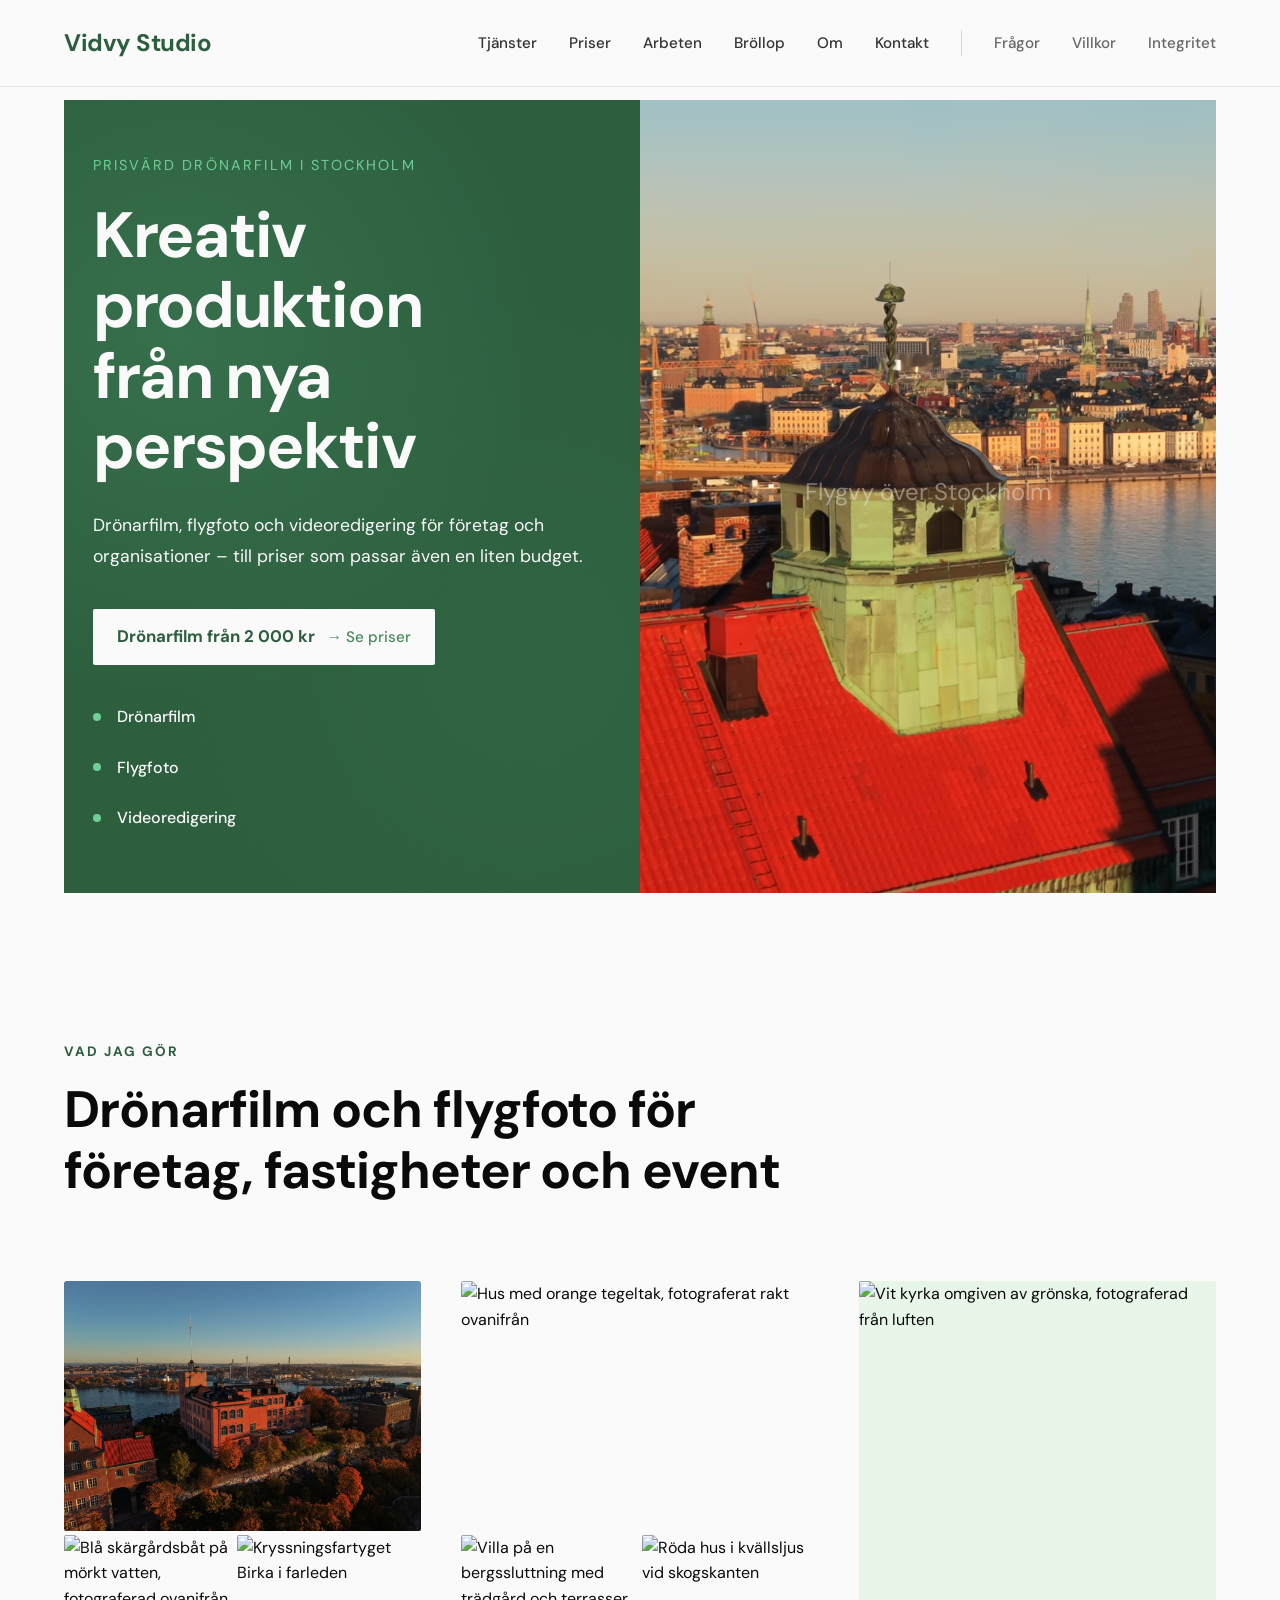
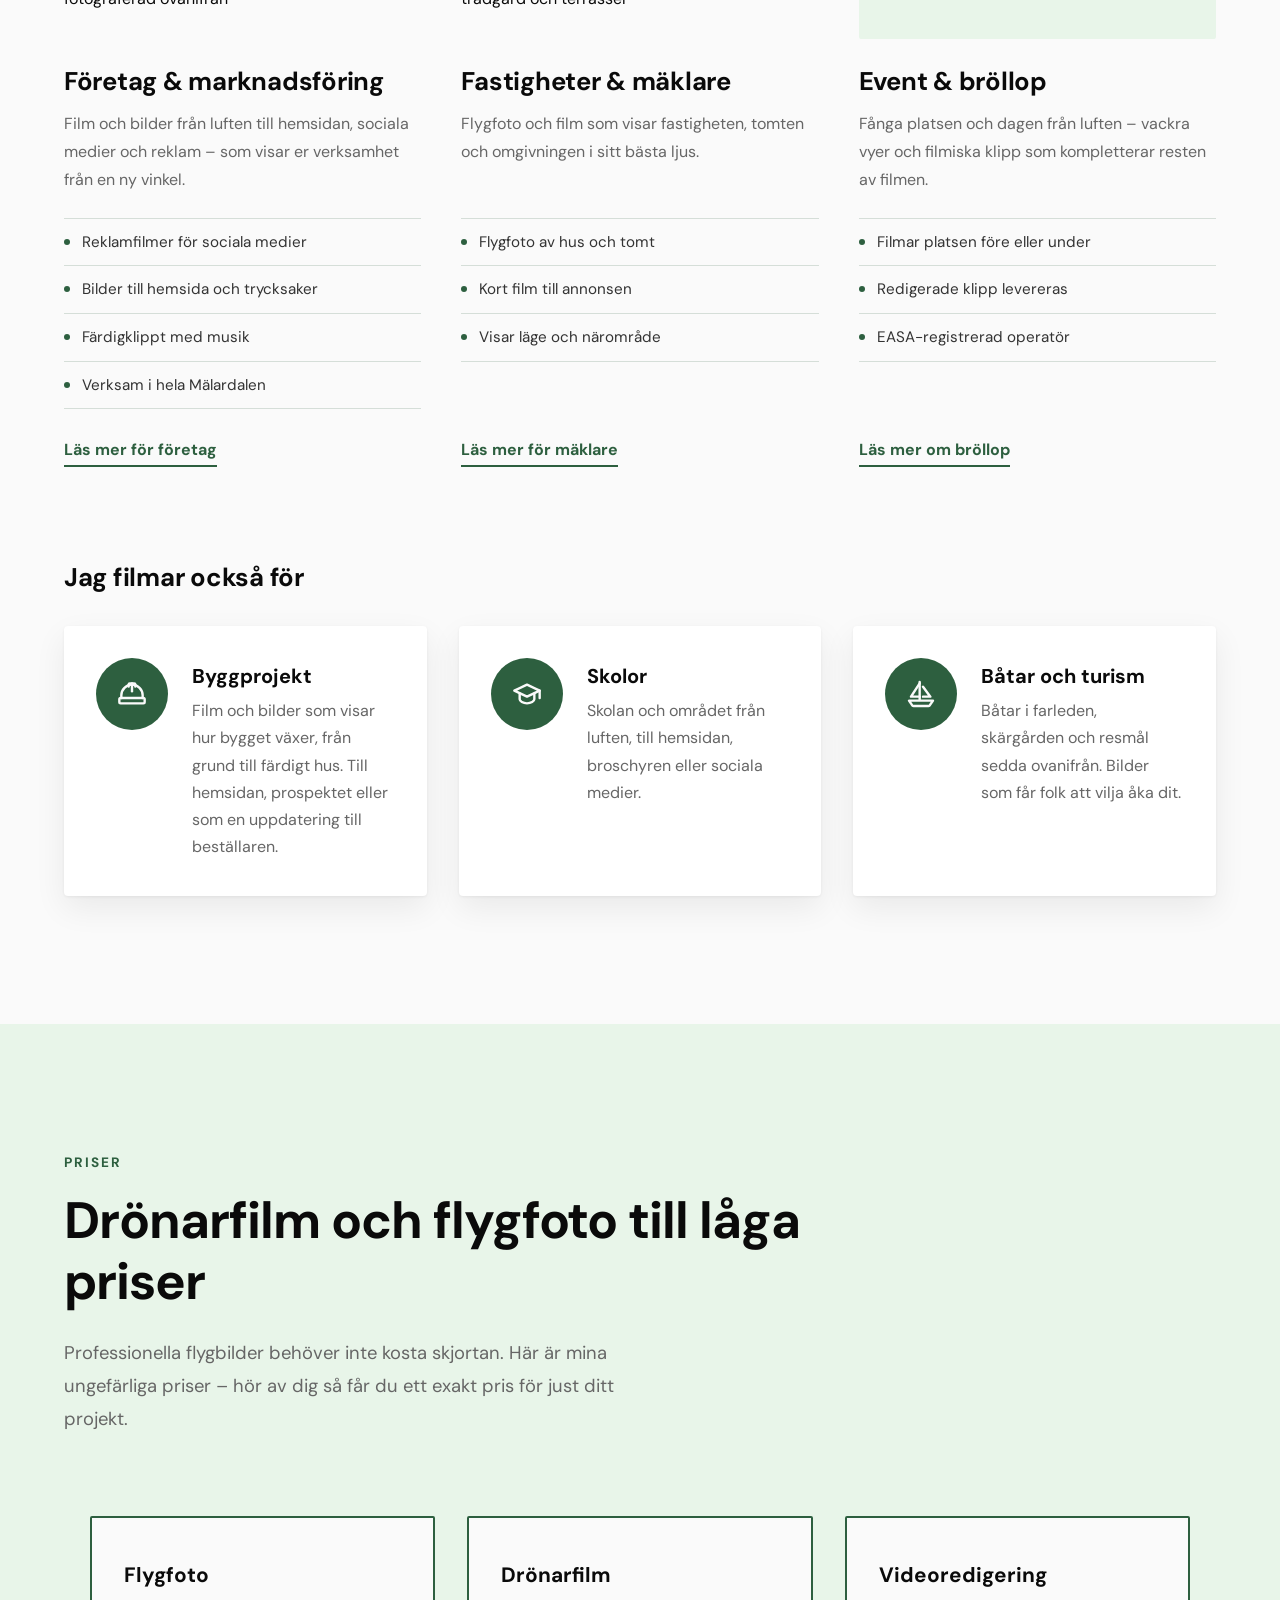
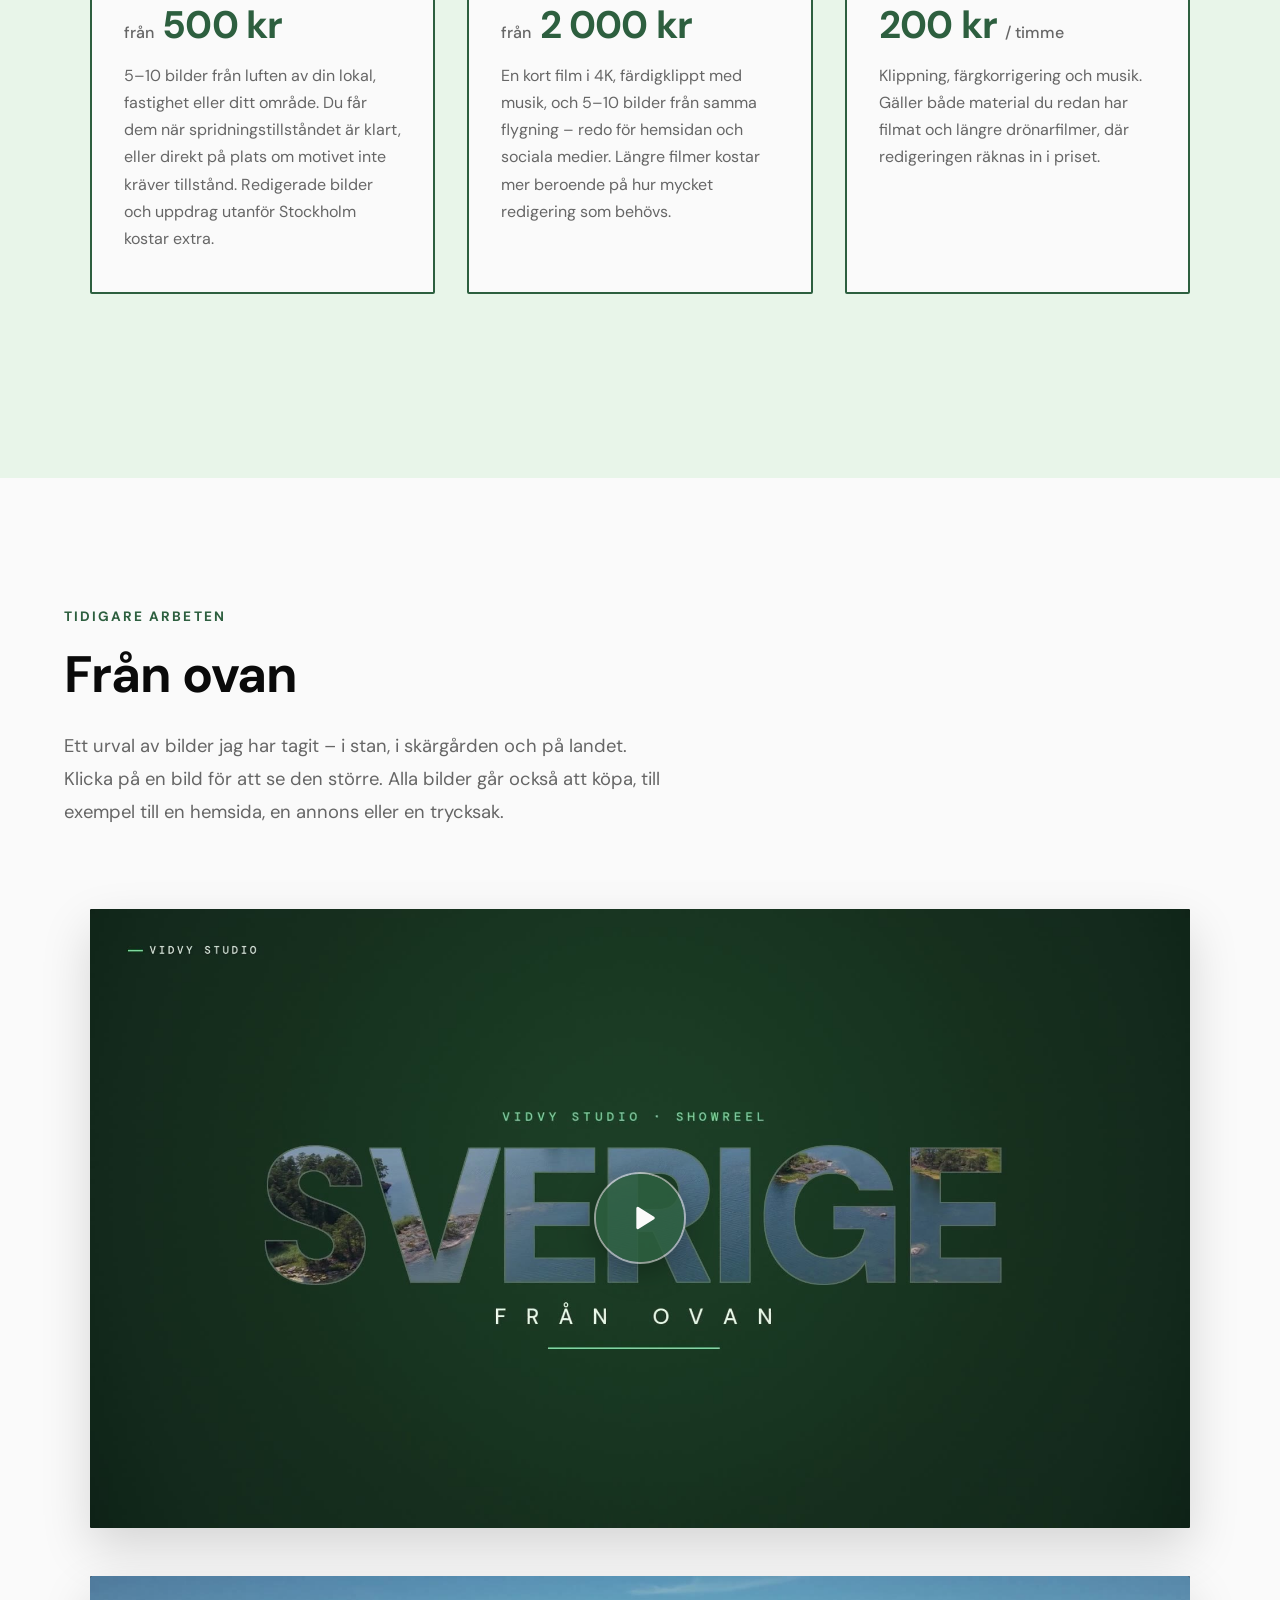
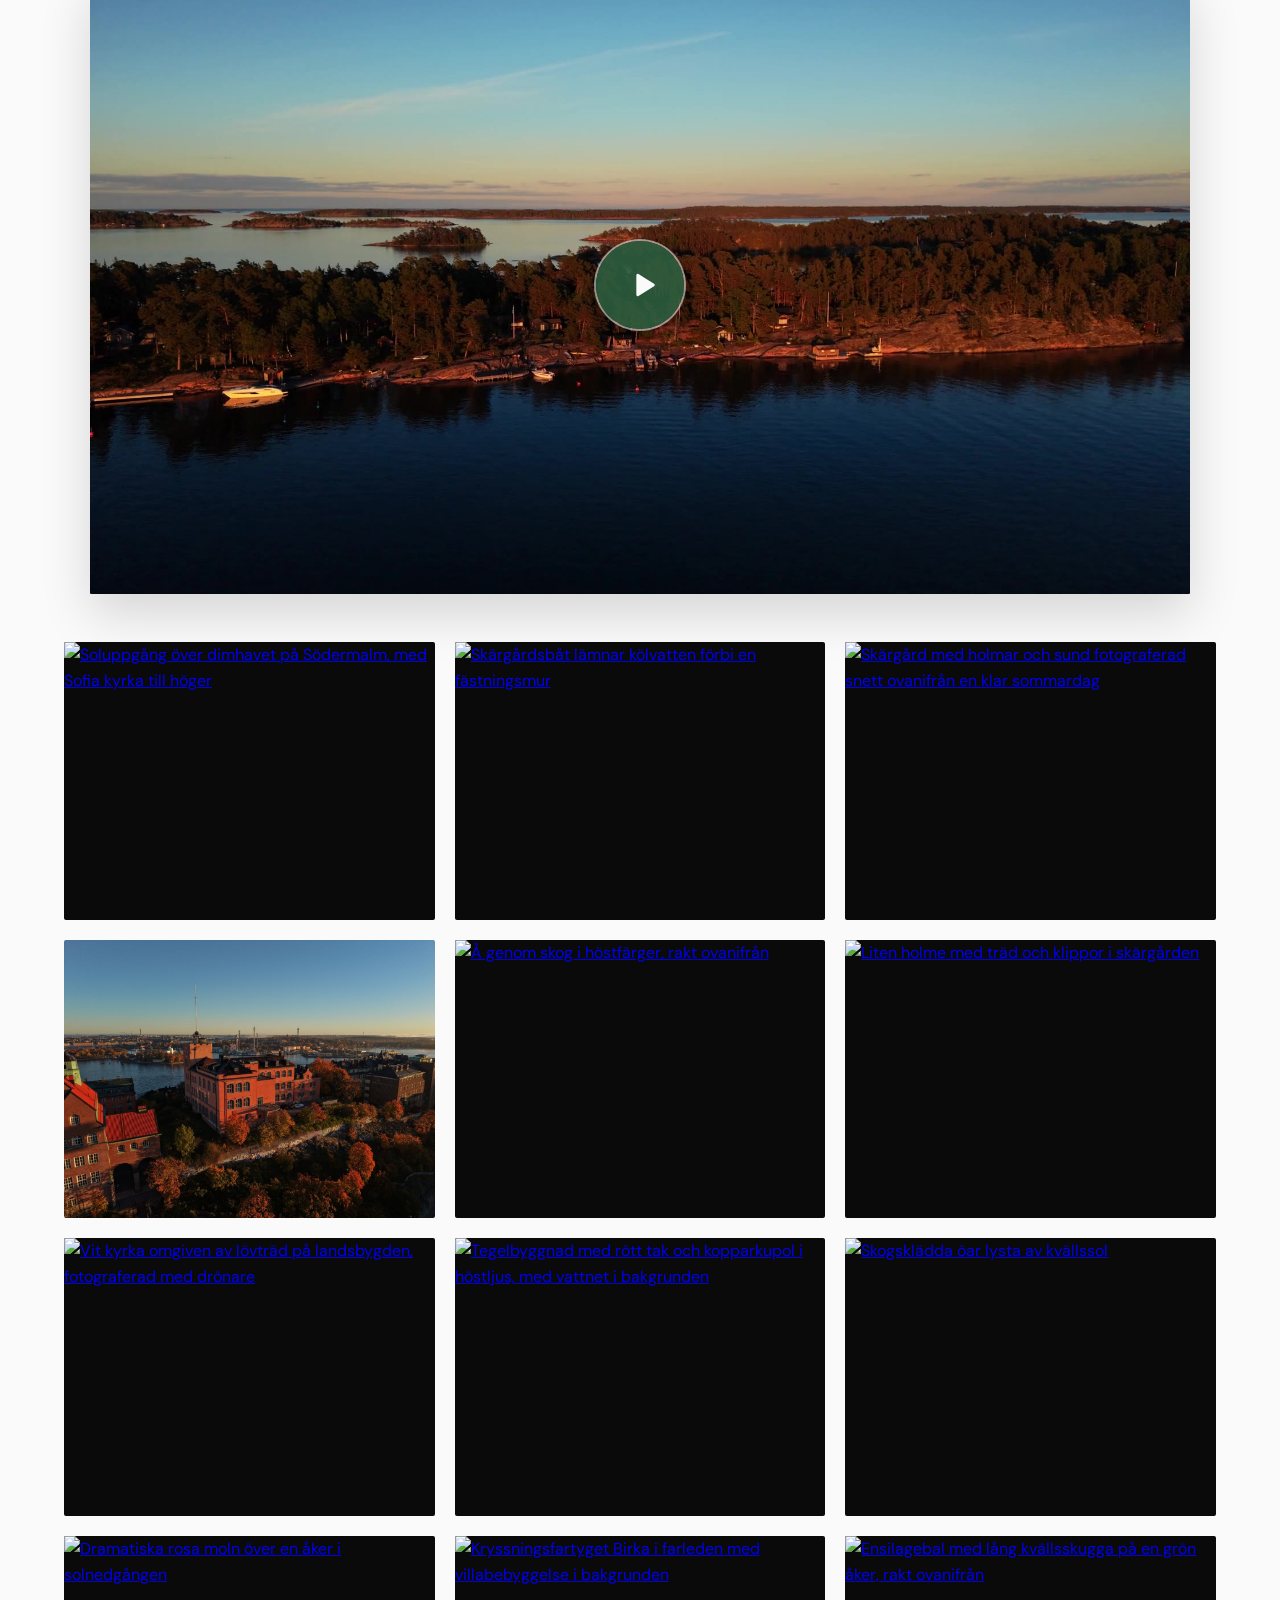
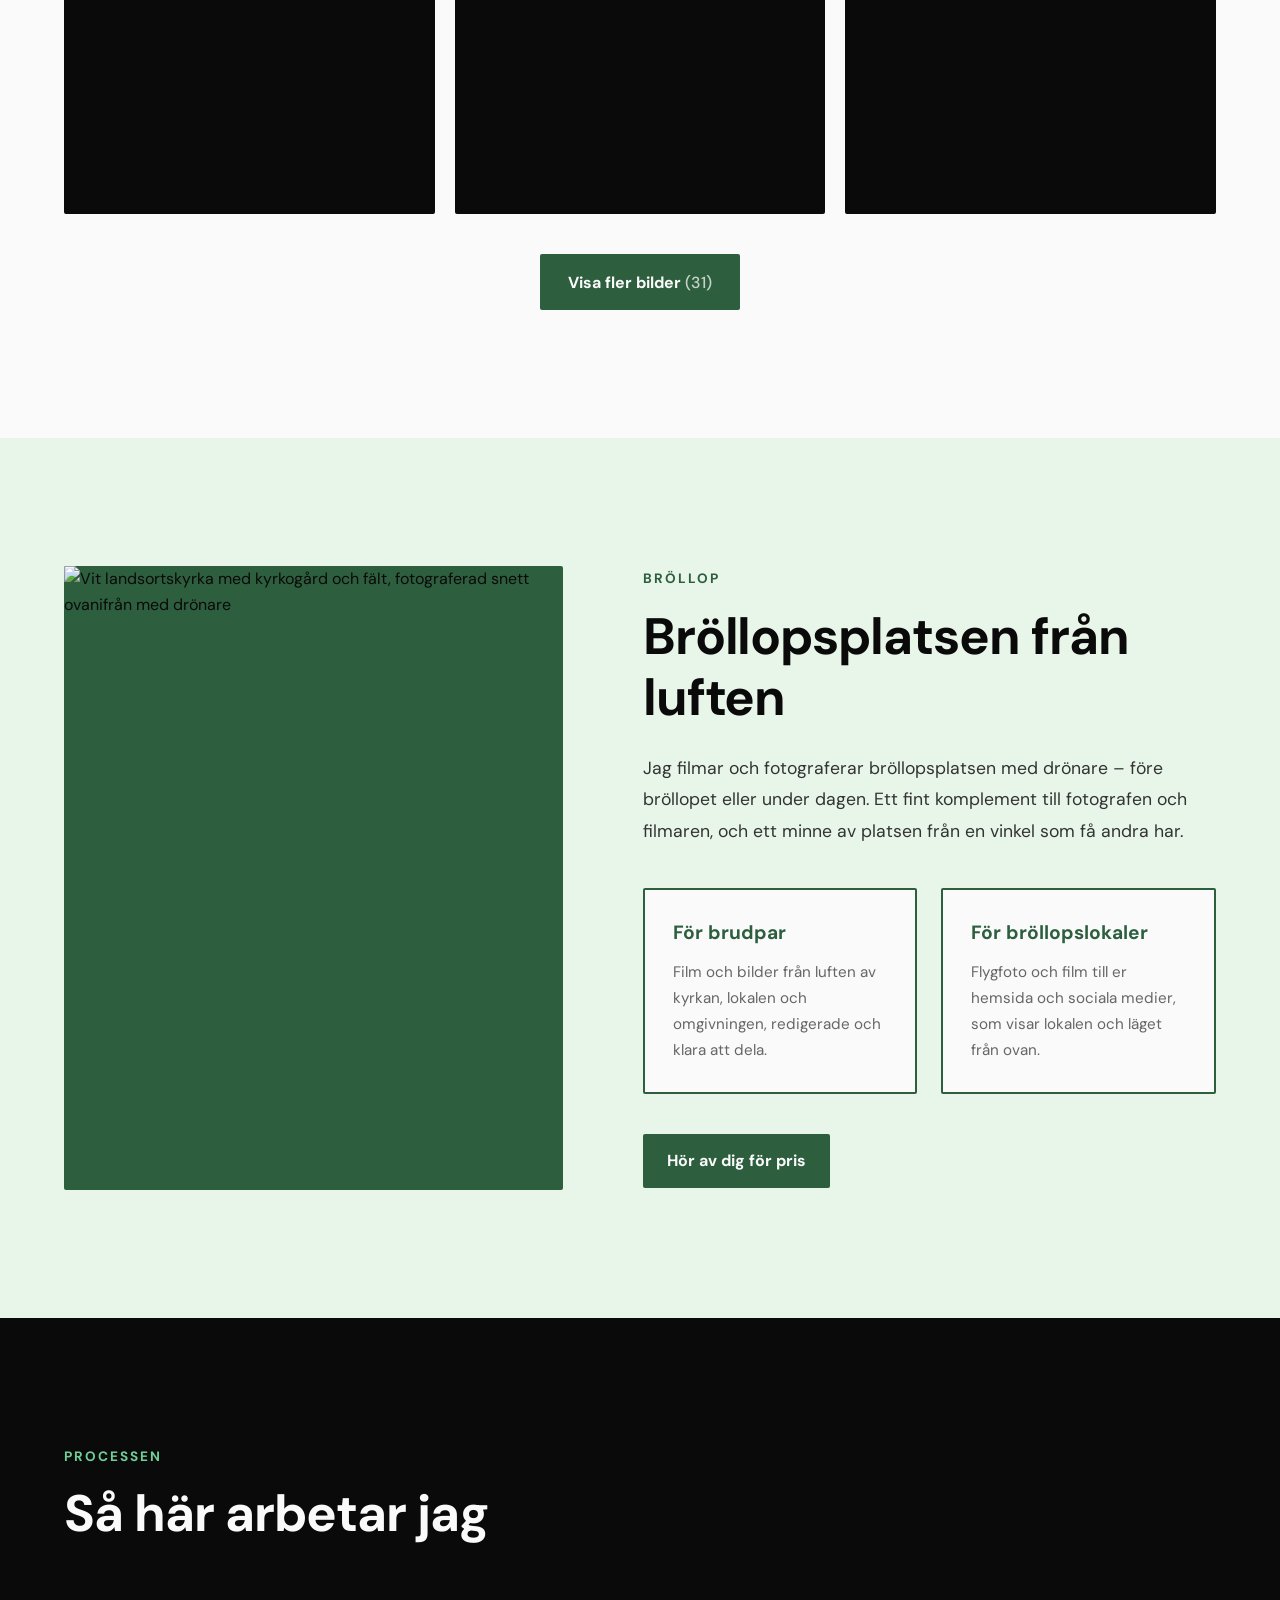
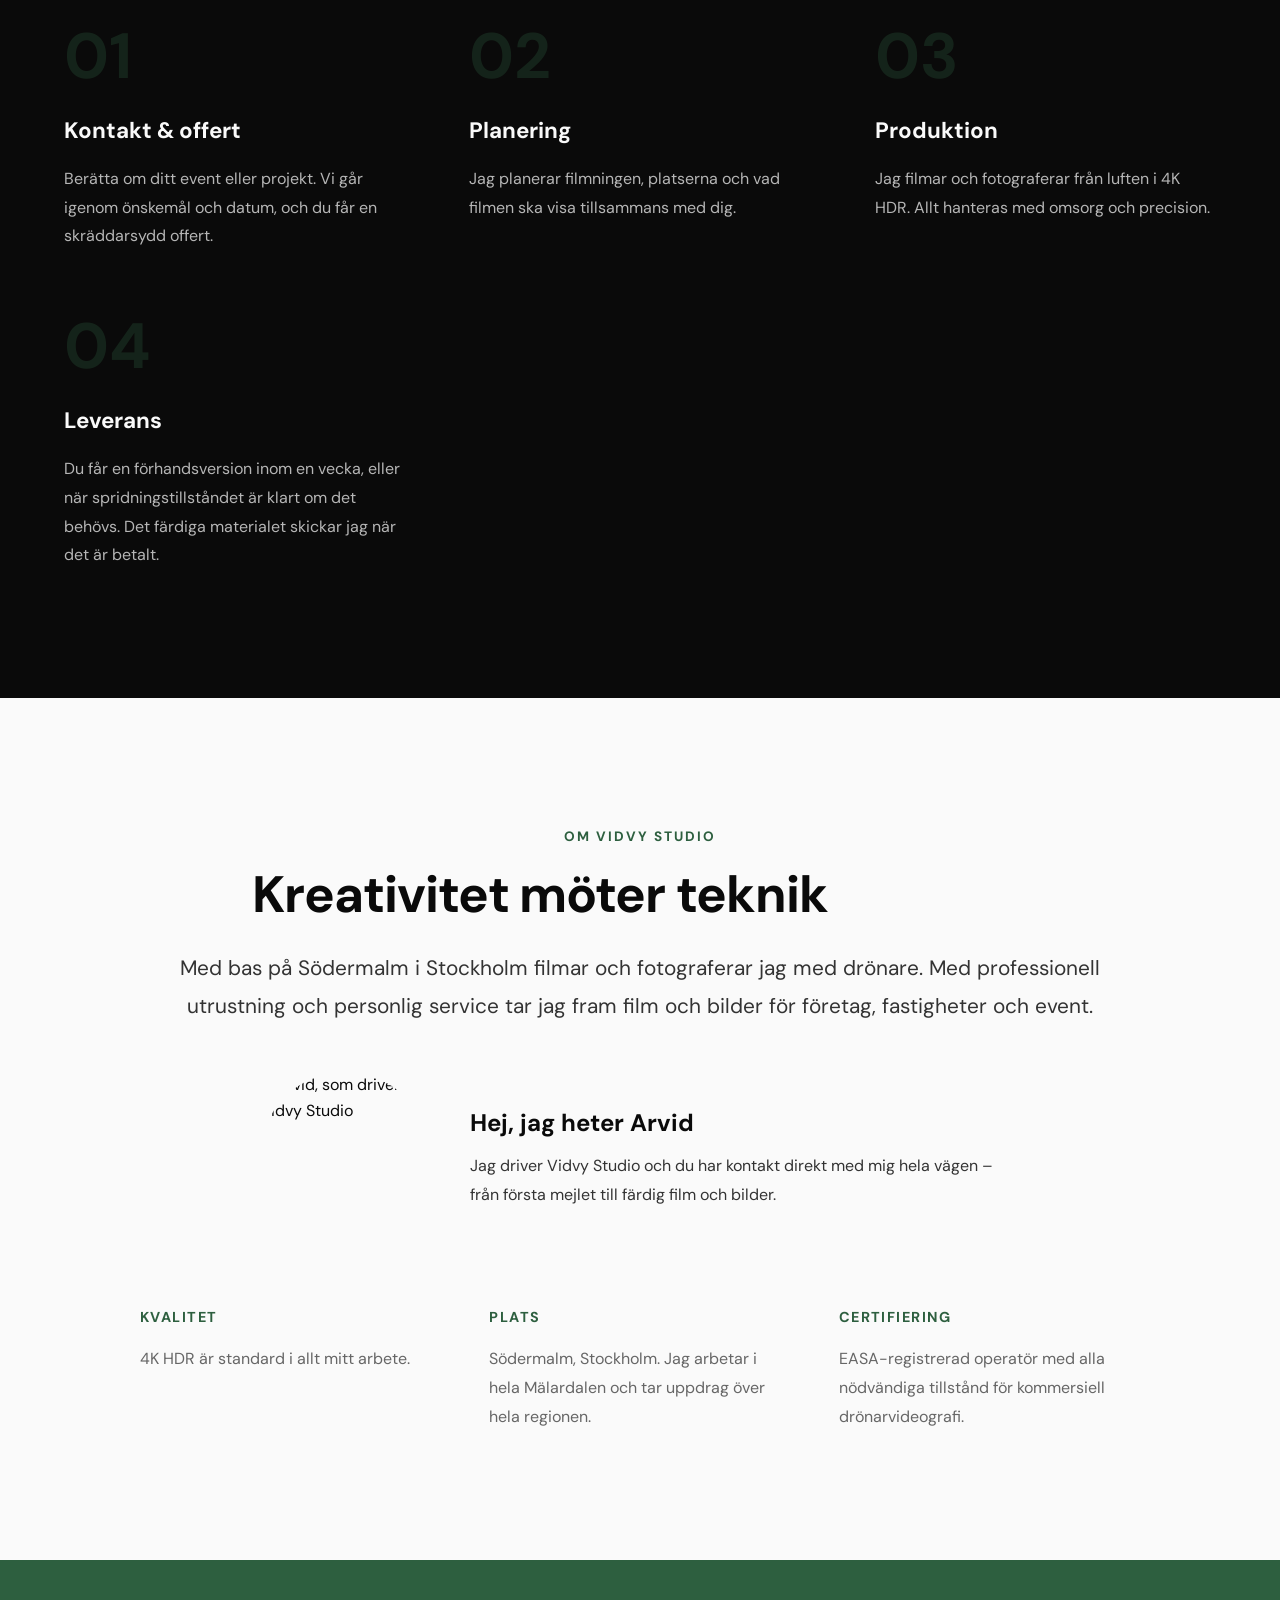
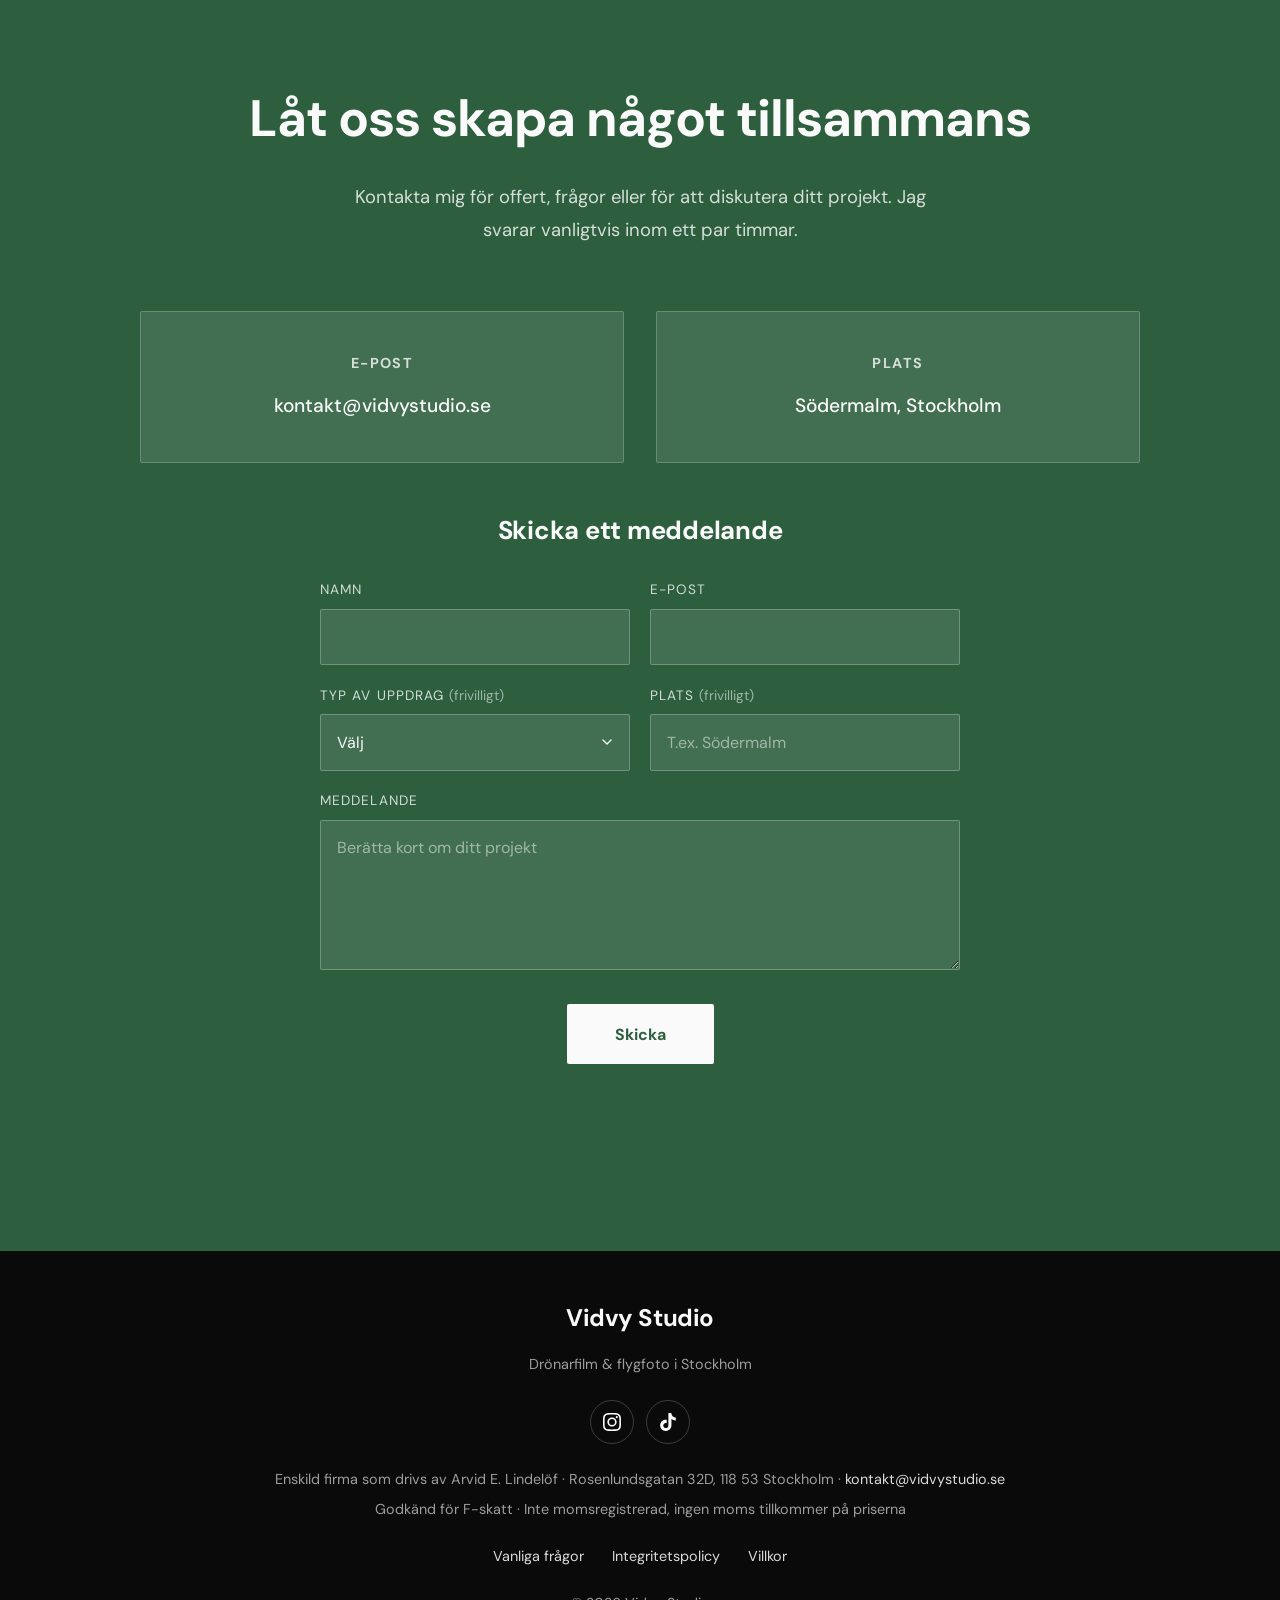
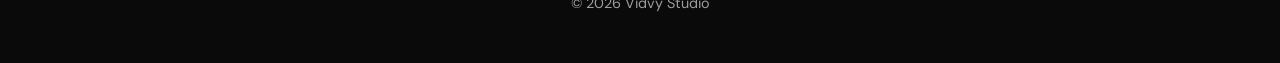
==== commit 7279895b: "Priserna: ingen moms tillkommer i stället för slutpriser Co-Authored-By: Claude Opus 5.5 <noreply@an" ====
--- a/index.html
+++ b/index.html
@@ -212,7 +212,7 @@
                 <p>Klippning, färgkorrigering och musik. Gäller både material du redan har filmat och längre drönarfilmer, där redigeringen räknas in i priset.</p>
             </div>
         </div>
-        <p class="pricing-note fade-in">Alla priser är slutpriser, ingen moms tillkommer. Hur bokning, betalning och leverans går till står i mina <a href="villkor.html">villkor</a>.</p>
+        <p class="pricing-note fade-in">Ingen moms tillkommer på priserna. Hur bokning, betalning och leverans går till står i mina <a href="villkor.html">villkor</a>.</p>
     </section>
 
     <section id="arbeten" class="portfolio-section">
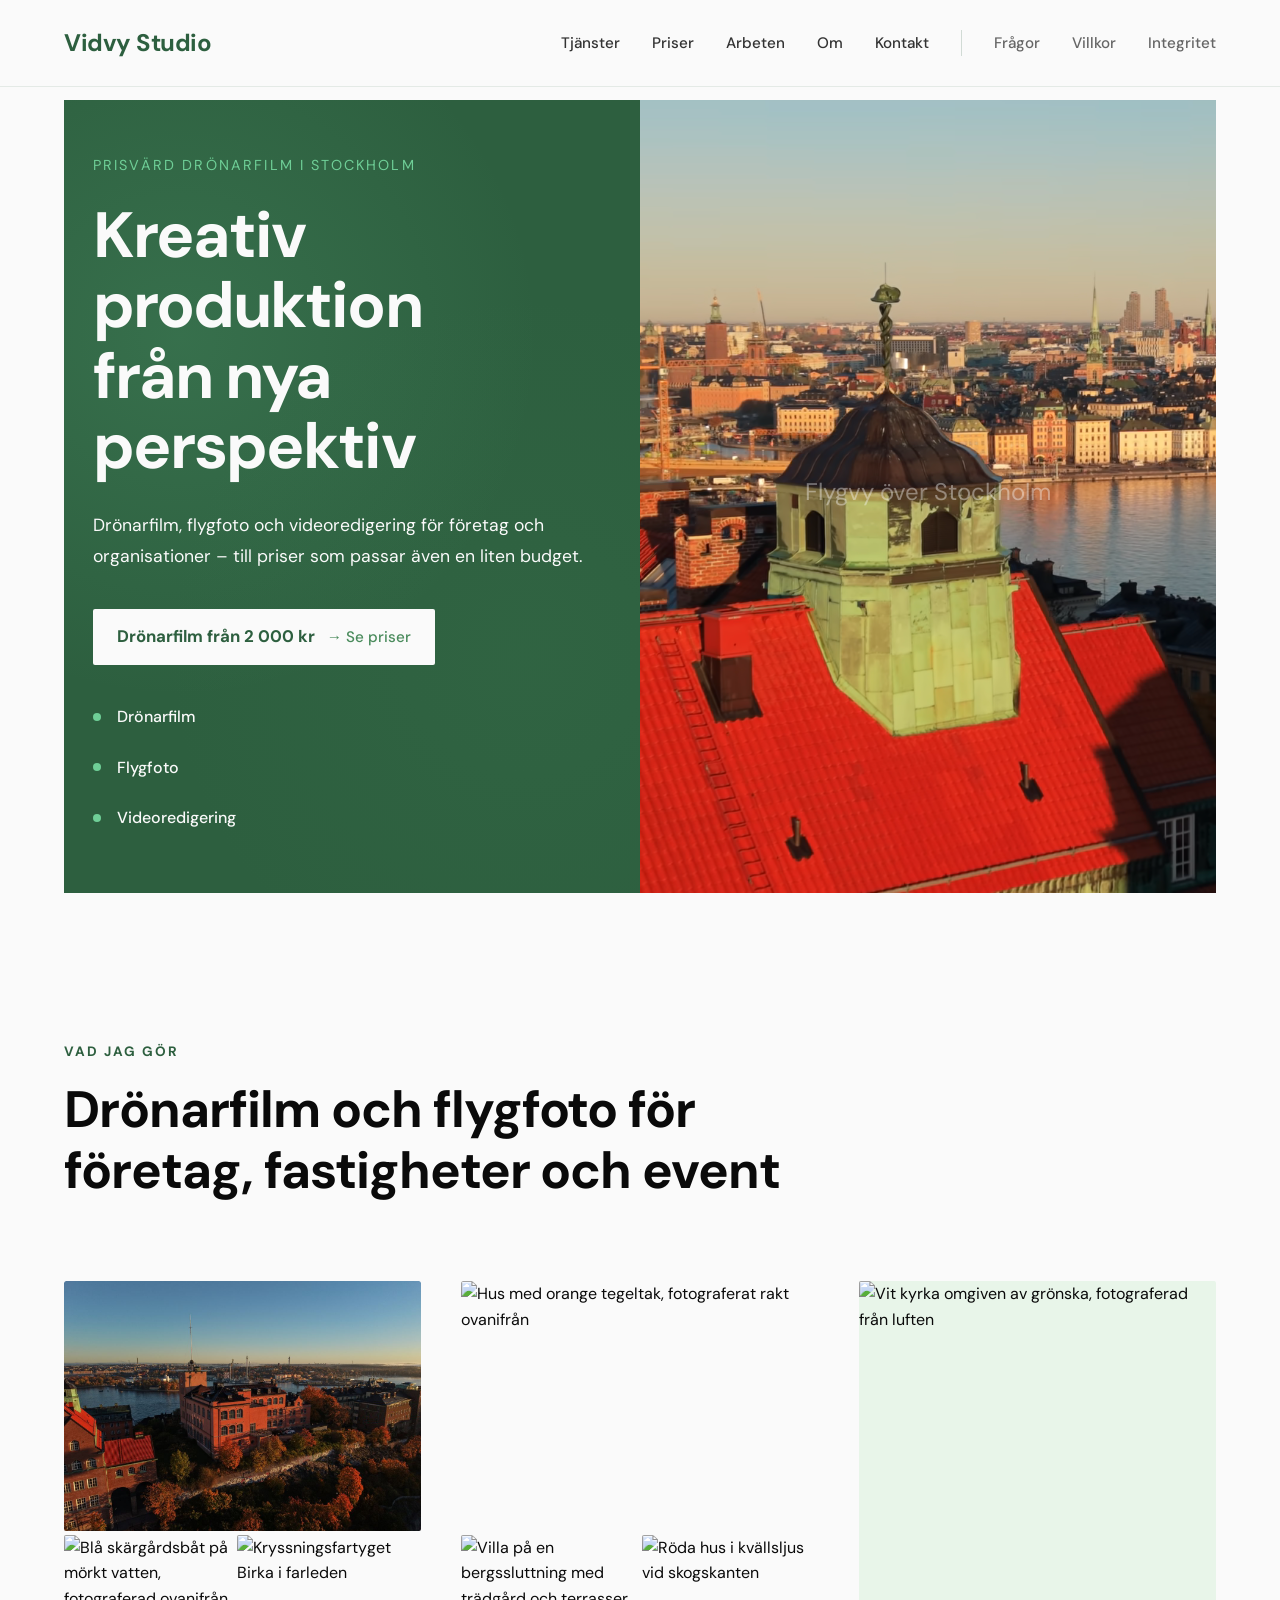
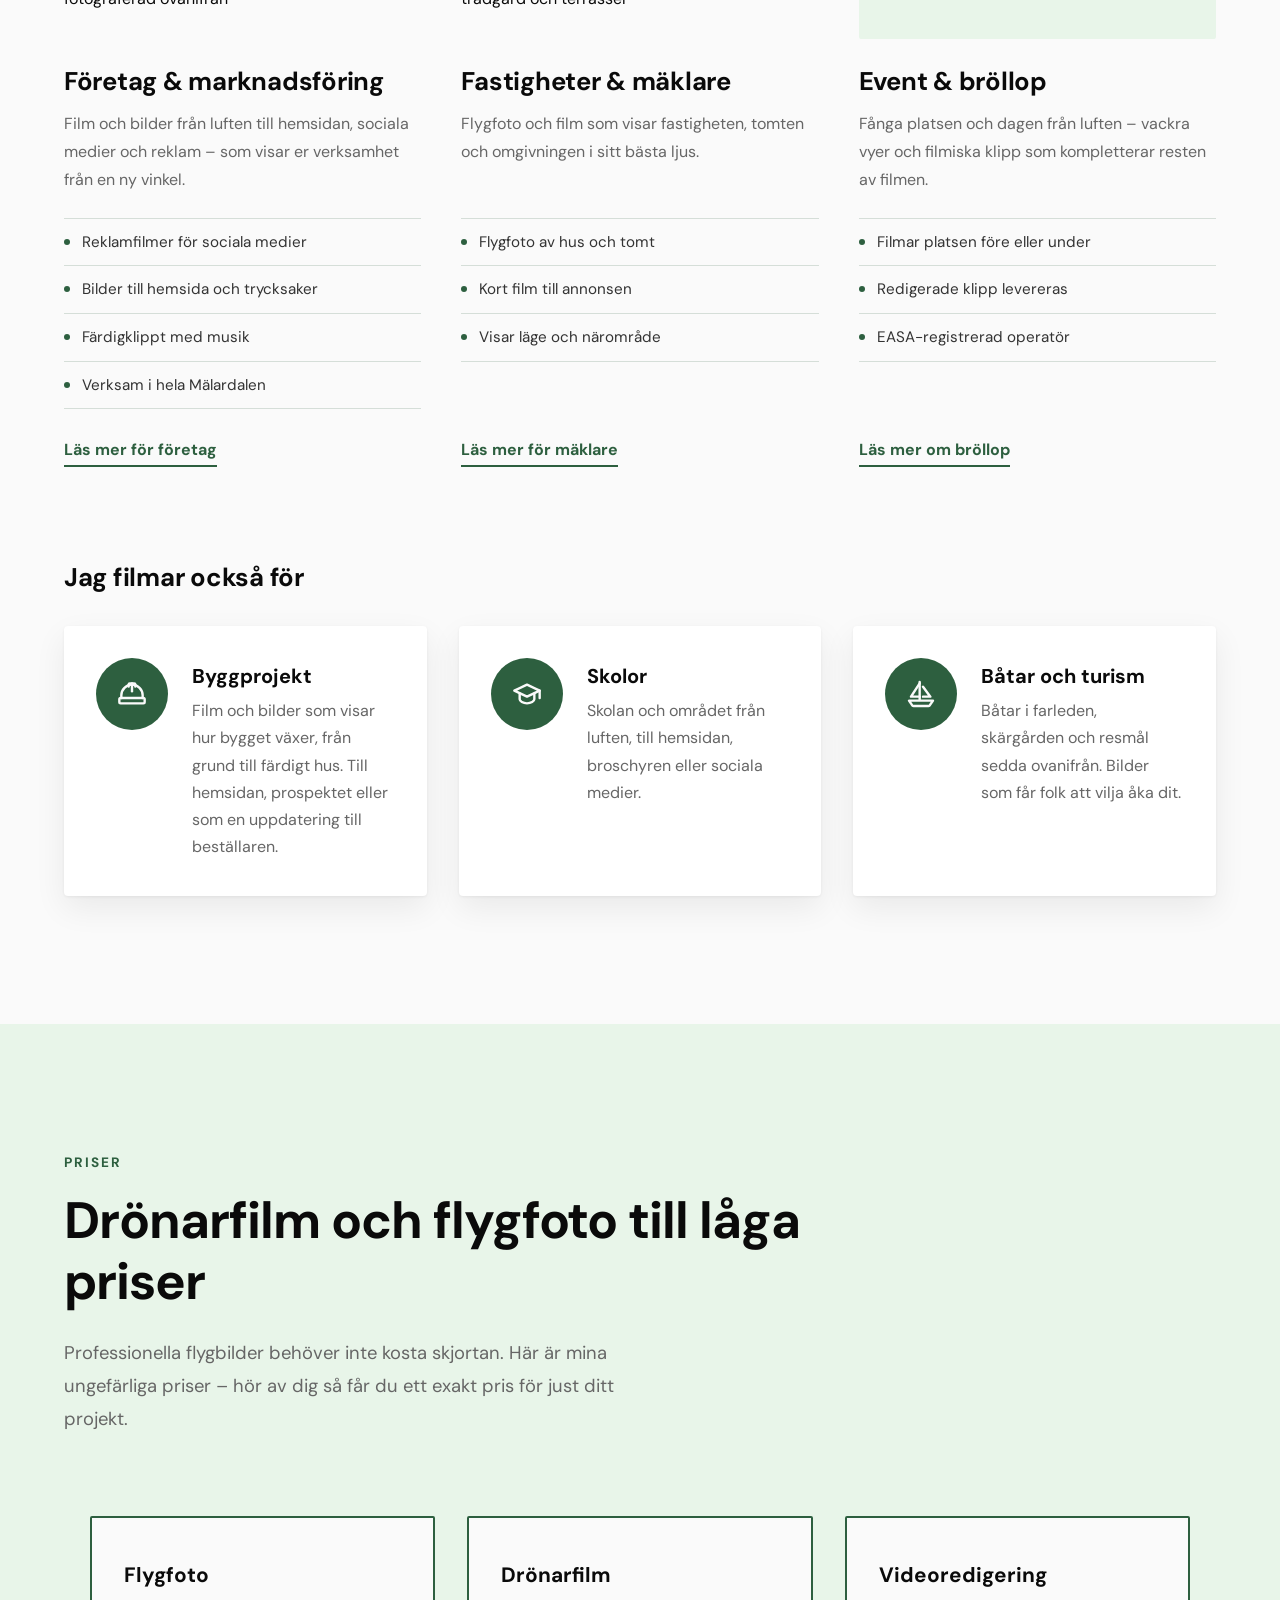
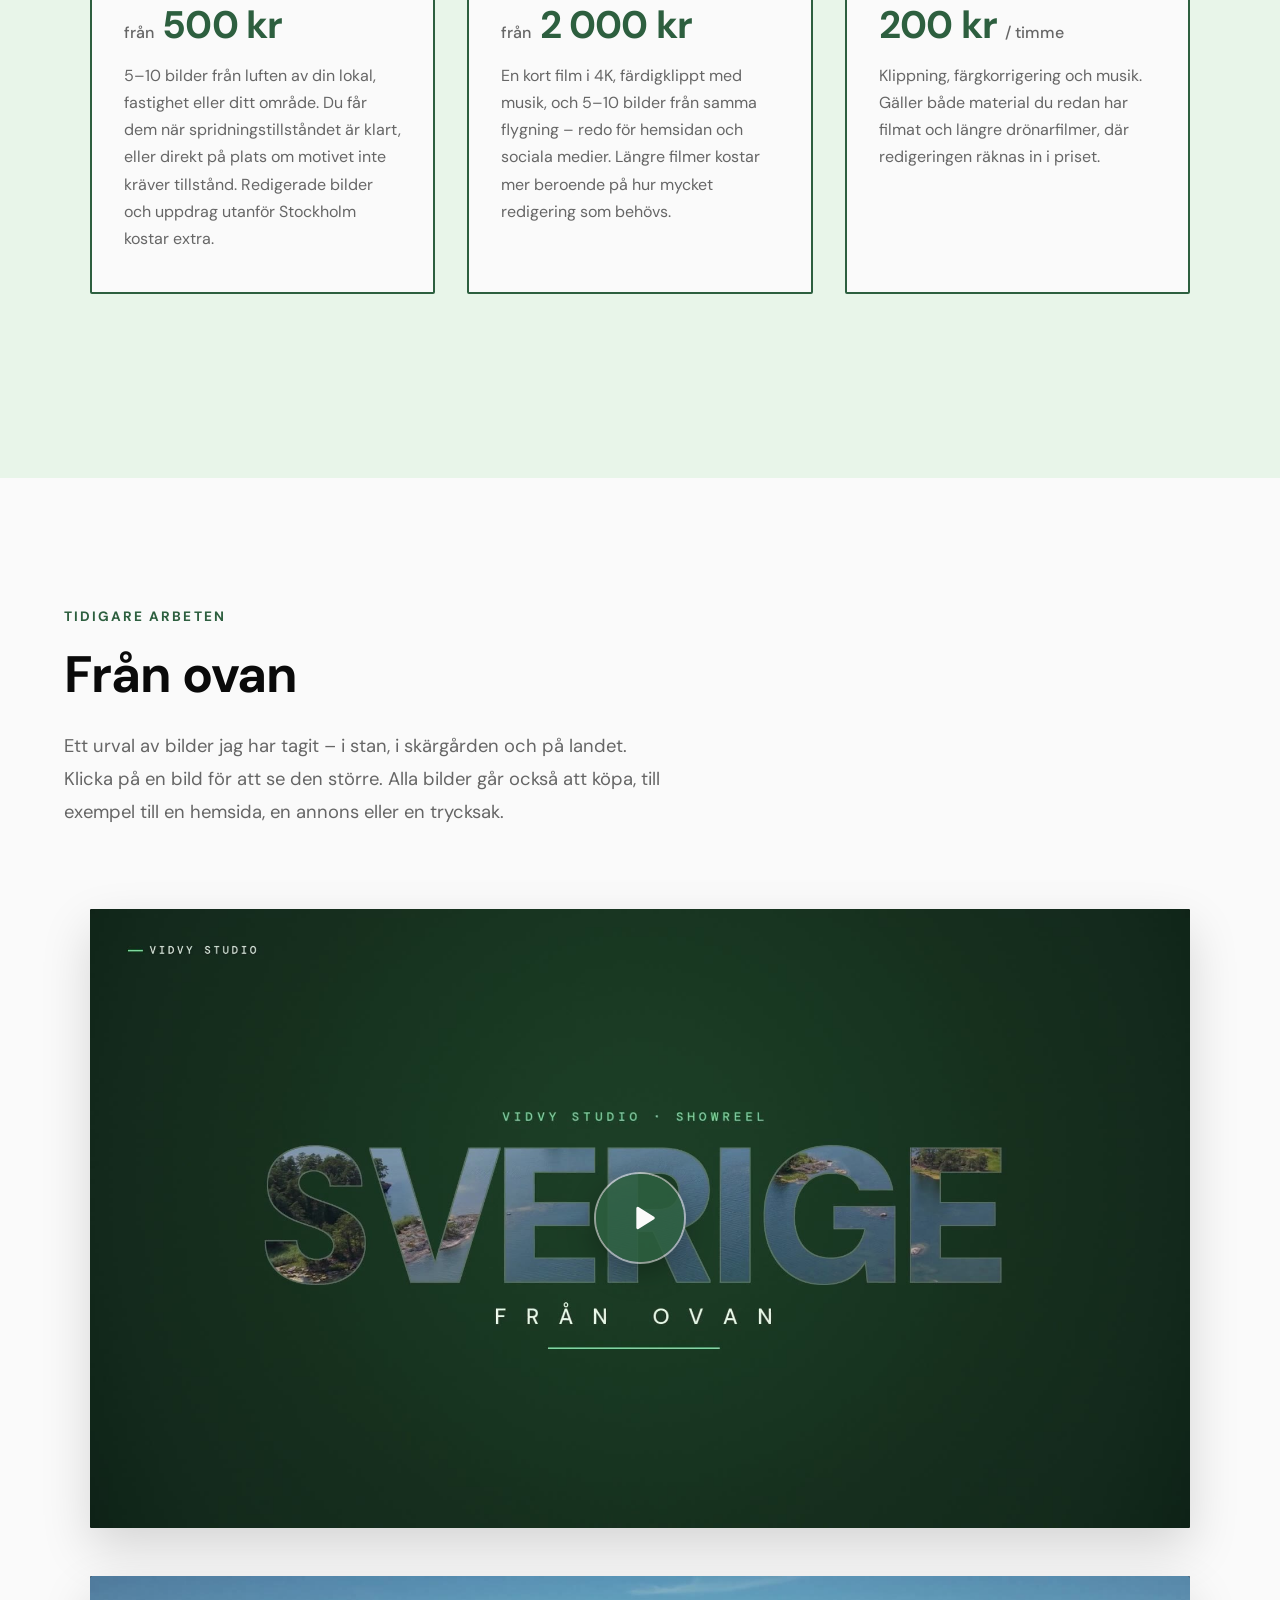
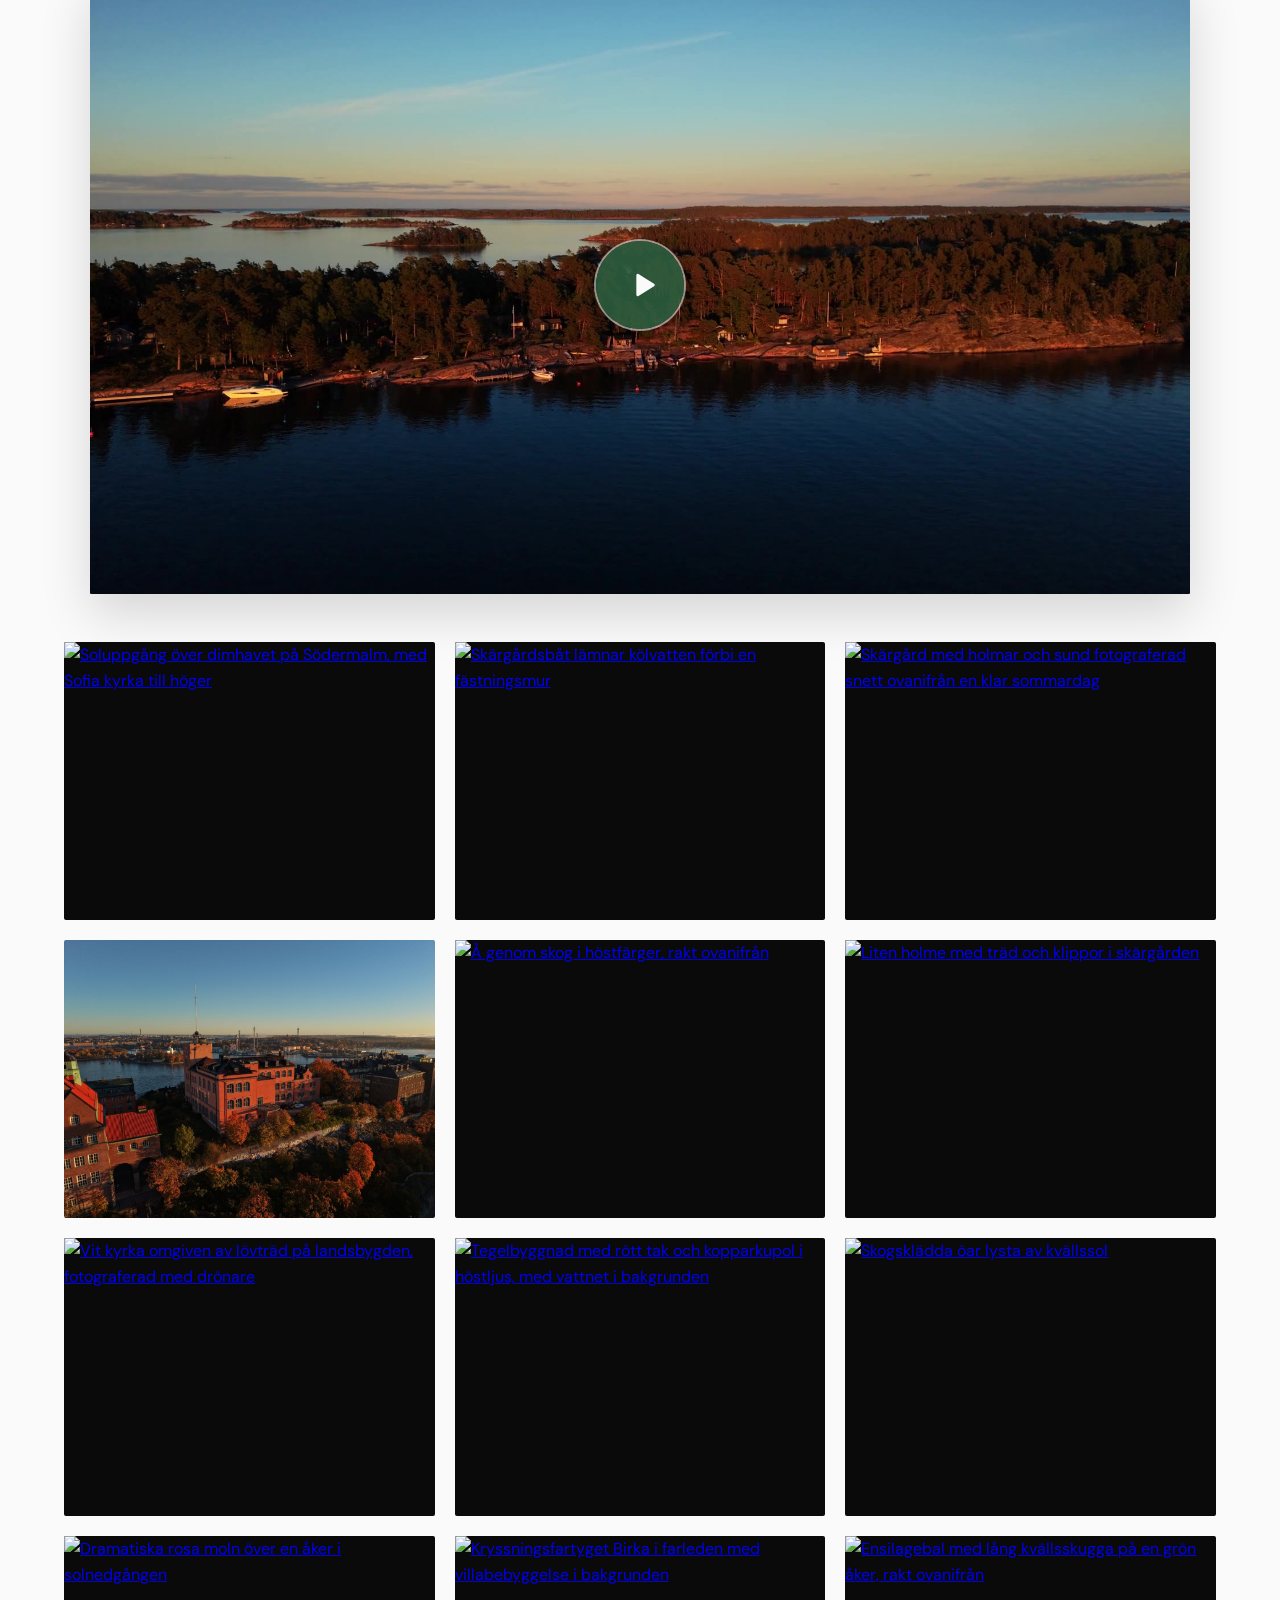
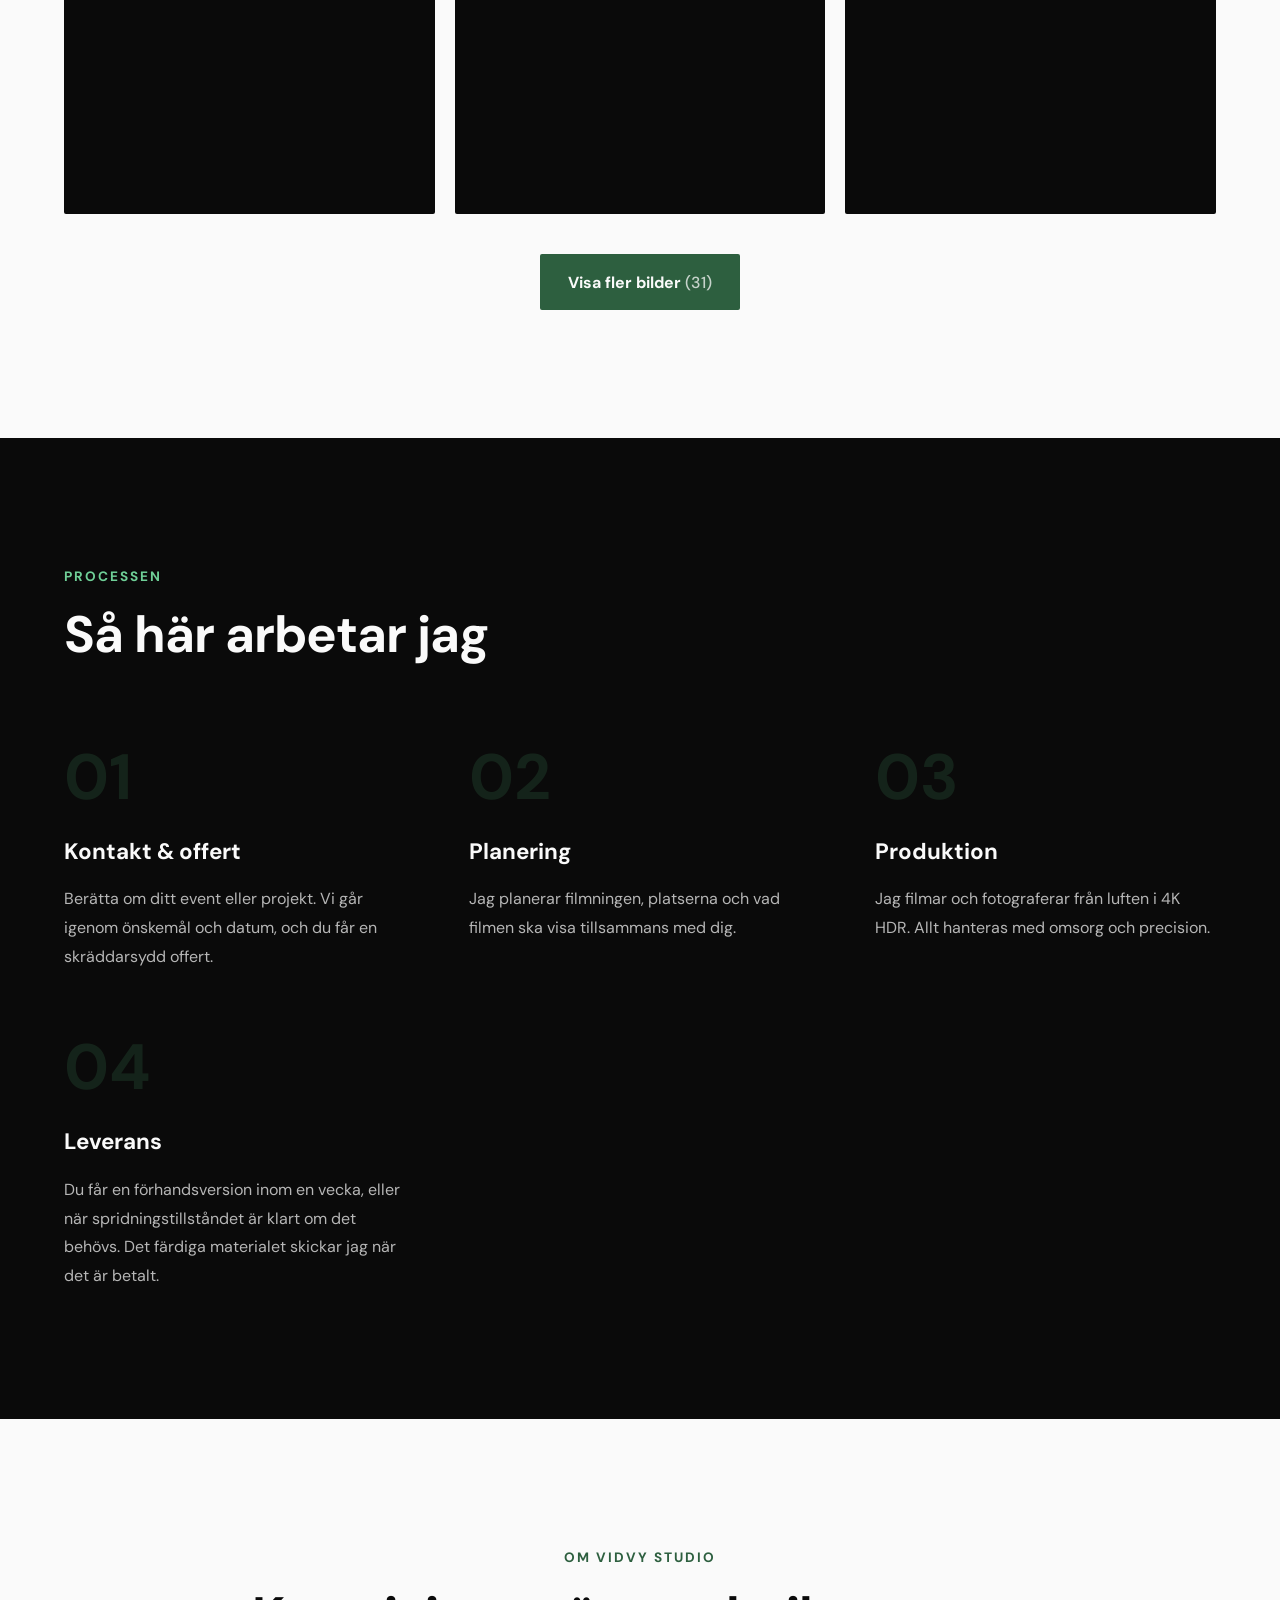
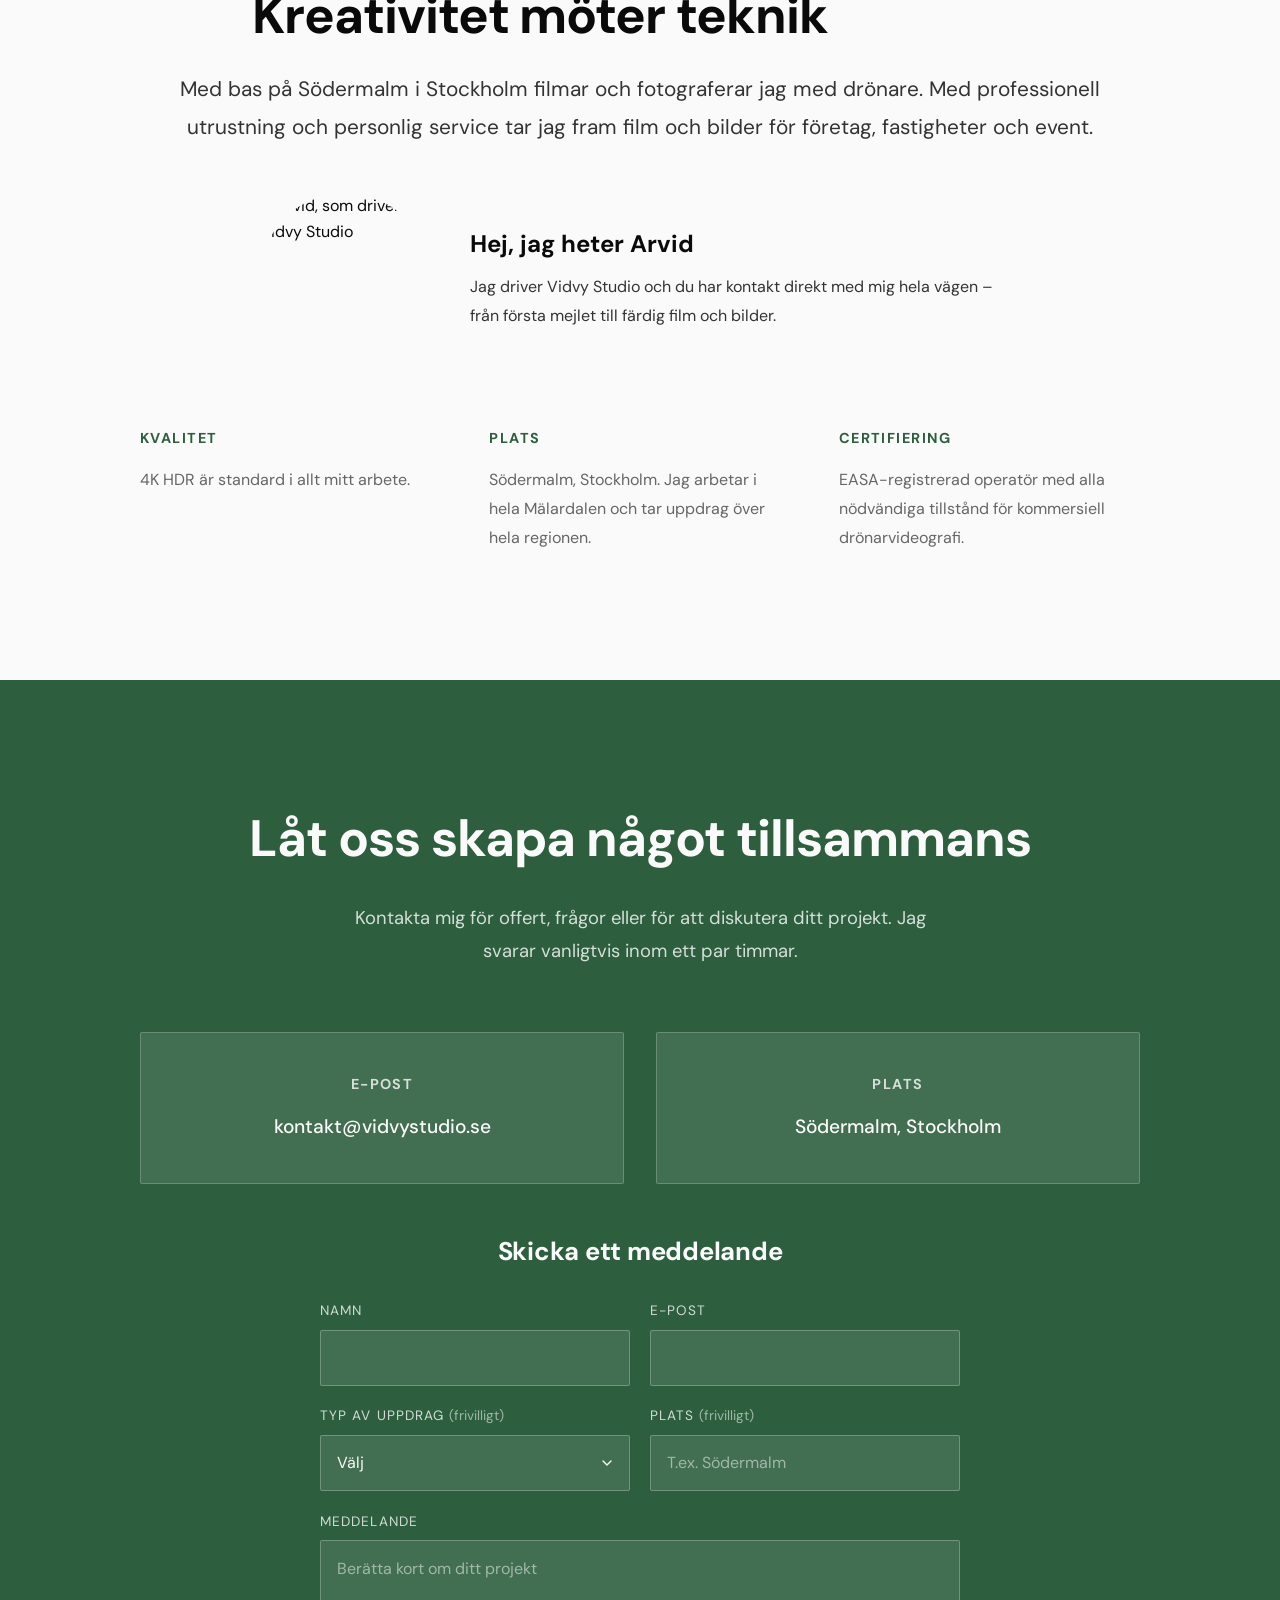
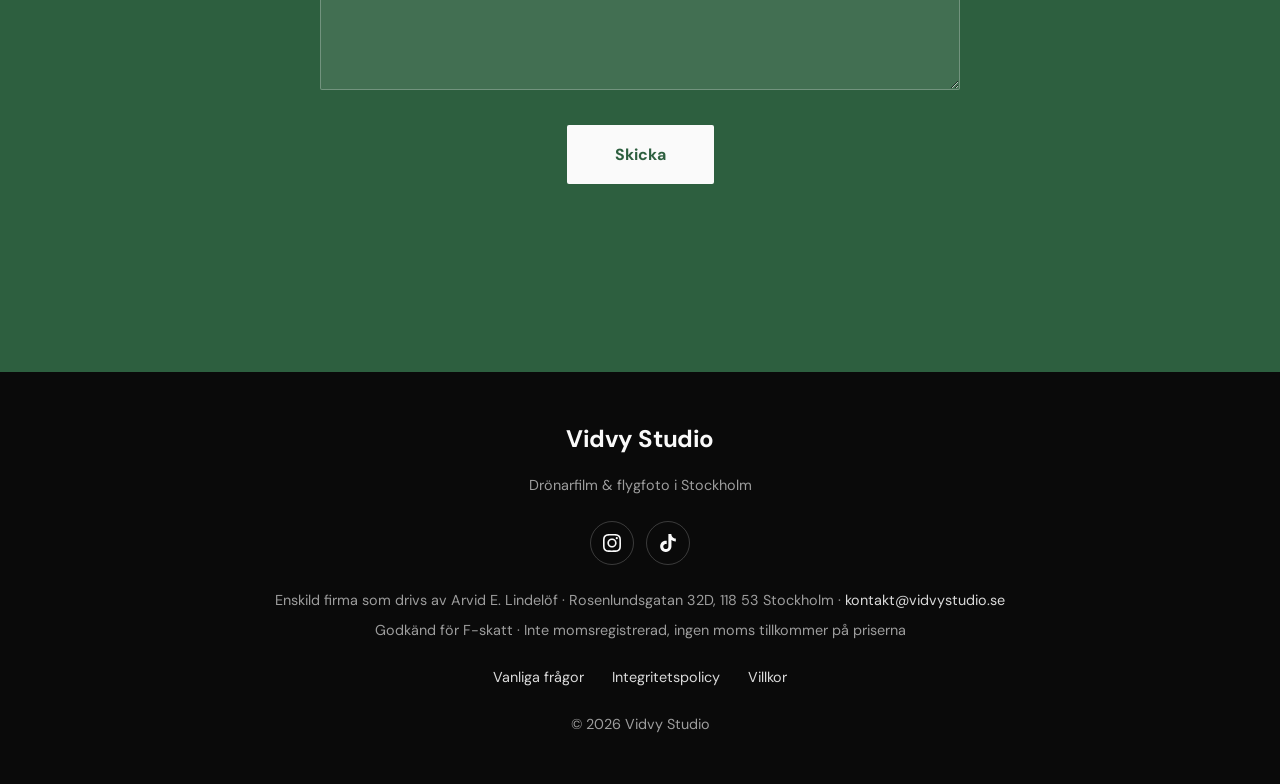
==== commit da363a90: "Startsidan: ta bort bröllopsdelen och Bröllop i menyn, bröllopssidan har samma innehåll Co-Authored-" ====
--- a/index.html
+++ b/index.html
@@ -58,7 +58,6 @@
                 <li><a href="#tjanster">Tjänster</a></li>
                 <li><a href="#priser">Priser</a></li>
                 <li><a href="#arbeten">Arbeten</a></li>
-                <li><a href="#brollop">Bröllop</a></li>
                 <li><a href="#om">Om</a></li>
                 <li><a href="#kontakt">Kontakt</a></li>
                 <li class="nav-legal nav-legal-first"><a href="fragor.html">Frågor</a></li>
@@ -414,36 +413,6 @@
         </div>
         <div class="portfolio-more">
             <button type="button" id="portfolio-more">Visa fler bilder <span>(31)</span></button>
-        </div>
-    </section>
-
-    <section id="brollop" class="wedding-section">
-        <div class="wedding-content">
-            <div class="wedding-image fade-in">
-                <img src="brollop-kyrka.jpg" alt="Vit landsortskyrka med kyrkogård och fält, fotograferad snett ovanifrån med drönare" loading="lazy" width="1050" height="1400">
-            </div>
-
-            <div class="wedding-details fade-in">
-                <div class="section-eyebrow">Bröllop</div>
-                <h2 class="section-title">Bröllopsplatsen från luften</h2>
-                <p>
-                    Jag filmar och fotograferar bröllopsplatsen med drönare – före bröllopet eller under dagen.
-                    Ett fint komplement till fotografen och filmaren, och ett minne av platsen från en vinkel som få andra har.
-                </p>
-
-                <div class="wedding-offers">
-                    <div class="wedding-offer">
-                        <h3>För brudpar</h3>
-                        <p>Film och bilder från luften av kyrkan, lokalen och omgivningen, redigerade och klara att dela.</p>
-                    </div>
-                    <div class="wedding-offer">
-                        <h3>För bröllopslokaler</h3>
-                        <p>Flygfoto och film till er hemsida och sociala medier, som visar lokalen och läget från ovan.</p>
-                    </div>
-                </div>
-
-                <a href="#kontakt" class="wedding-cta">Hör av dig för pris</a>
-            </div>
         </div>
     </section>
 
--- a/stil.css
+++ b/stil.css
@@ -999,103 +999,6 @@
     box-shadow: 0 10px 30px rgba(0, 0, 0, 0.2);
 }
 
-/* Bröllop */
-.wedding-section {
-    background: var(--accent);
-}
-
-.wedding-content {
-    max-width: 1400px;
-    margin: 0 auto;
-    display: grid;
-    grid-template-columns: 1fr 1.15fr;
-    gap: 5rem;
-    align-items: center;
-}
-
-.wedding-image {
-    aspect-ratio: 4/5;
-    overflow: hidden;
-    border-radius: 2px;
-    background: var(--green);
-}
-
-.wedding-image img {
-    width: 100%;
-    height: 100%;
-    object-fit: cover;
-    object-position: center 65%;
-    display: block;
-}
-
-.wedding-details > p {
-    font-size: 1.1rem;
-    color: var(--gray);
-    line-height: 1.8;
-    margin-bottom: 2.5rem;
-    max-width: 620px;
-}
-
-.wedding-offers {
-    display: grid;
-    grid-template-columns: 1fr 1fr;
-    gap: 1.5rem;
-    margin-bottom: 2.5rem;
-}
-
-.wedding-offer {
-    background: var(--white);
-    border: 2px solid var(--green);
-    border-radius: 2px;
-    padding: 1.75rem;
-}
-
-.wedding-offer h3 {
-    font-size: 1.2rem;
-    color: var(--green);
-    margin-bottom: 0.75rem;
-    font-weight: 700;
-}
-
-.wedding-offer p {
-    font-size: 0.95rem;
-    color: var(--gray-light);
-    line-height: 1.7;
-}
-
-.wedding-cta {
-    display: inline-block;
-    background: var(--green);
-    color: var(--white);
-    padding: 0.9rem 1.5rem;
-    border-radius: 2px;
-    text-decoration: none;
-    font-weight: 700;
-    transition: transform 0.3s ease, box-shadow 0.3s ease;
-}
-
-.wedding-cta:hover {
-    transform: translateY(-2px);
-    box-shadow: 0 10px 30px rgba(0, 0, 0, 0.15);
-}
-
-@media (max-width: 968px) {
-    .wedding-content {
-        grid-template-columns: 1fr;
-        gap: 3rem;
-    }
-
-    .wedding-image {
-        aspect-ratio: 4/3;
-    }
-}
-
-@media (max-width: 640px) {
-    .wedding-offers {
-        grid-template-columns: 1fr;
-    }
-}
-
 /* Pricing */
 .pricing-section {
     background: var(--accent);
